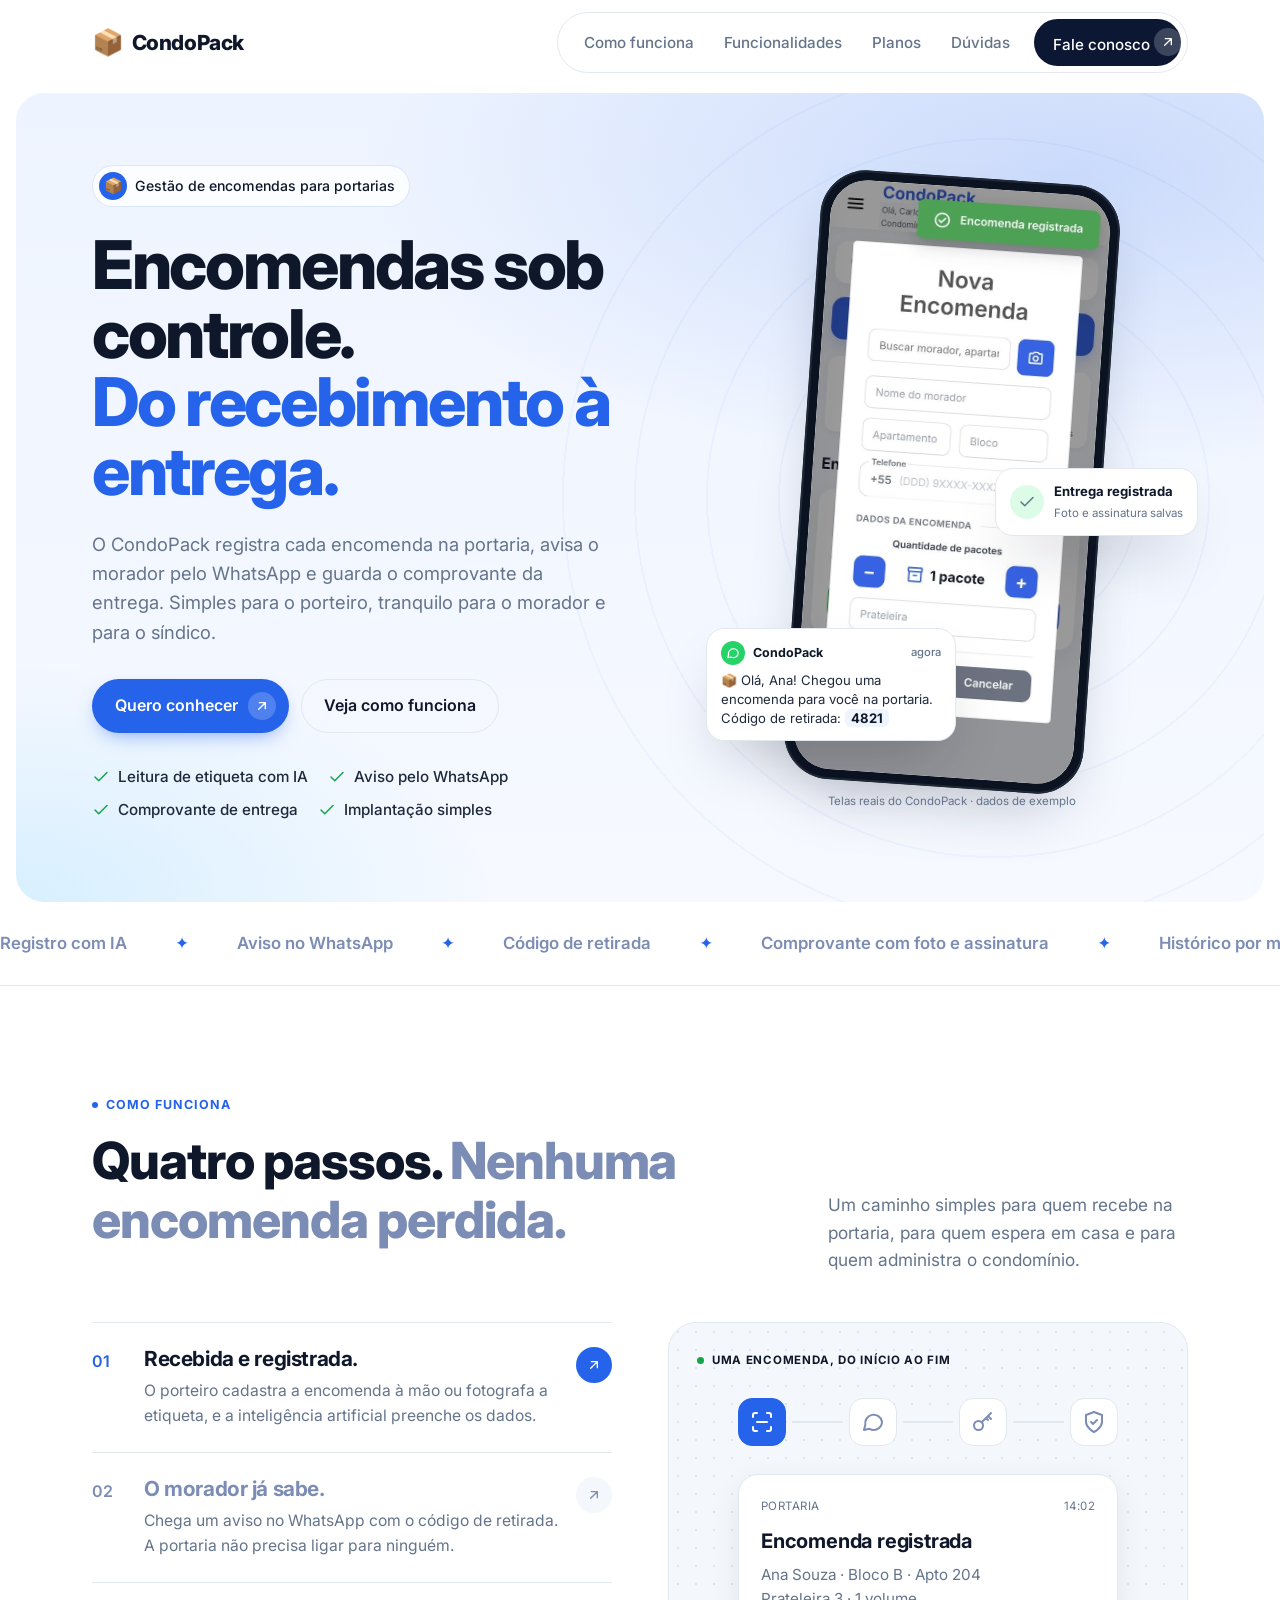
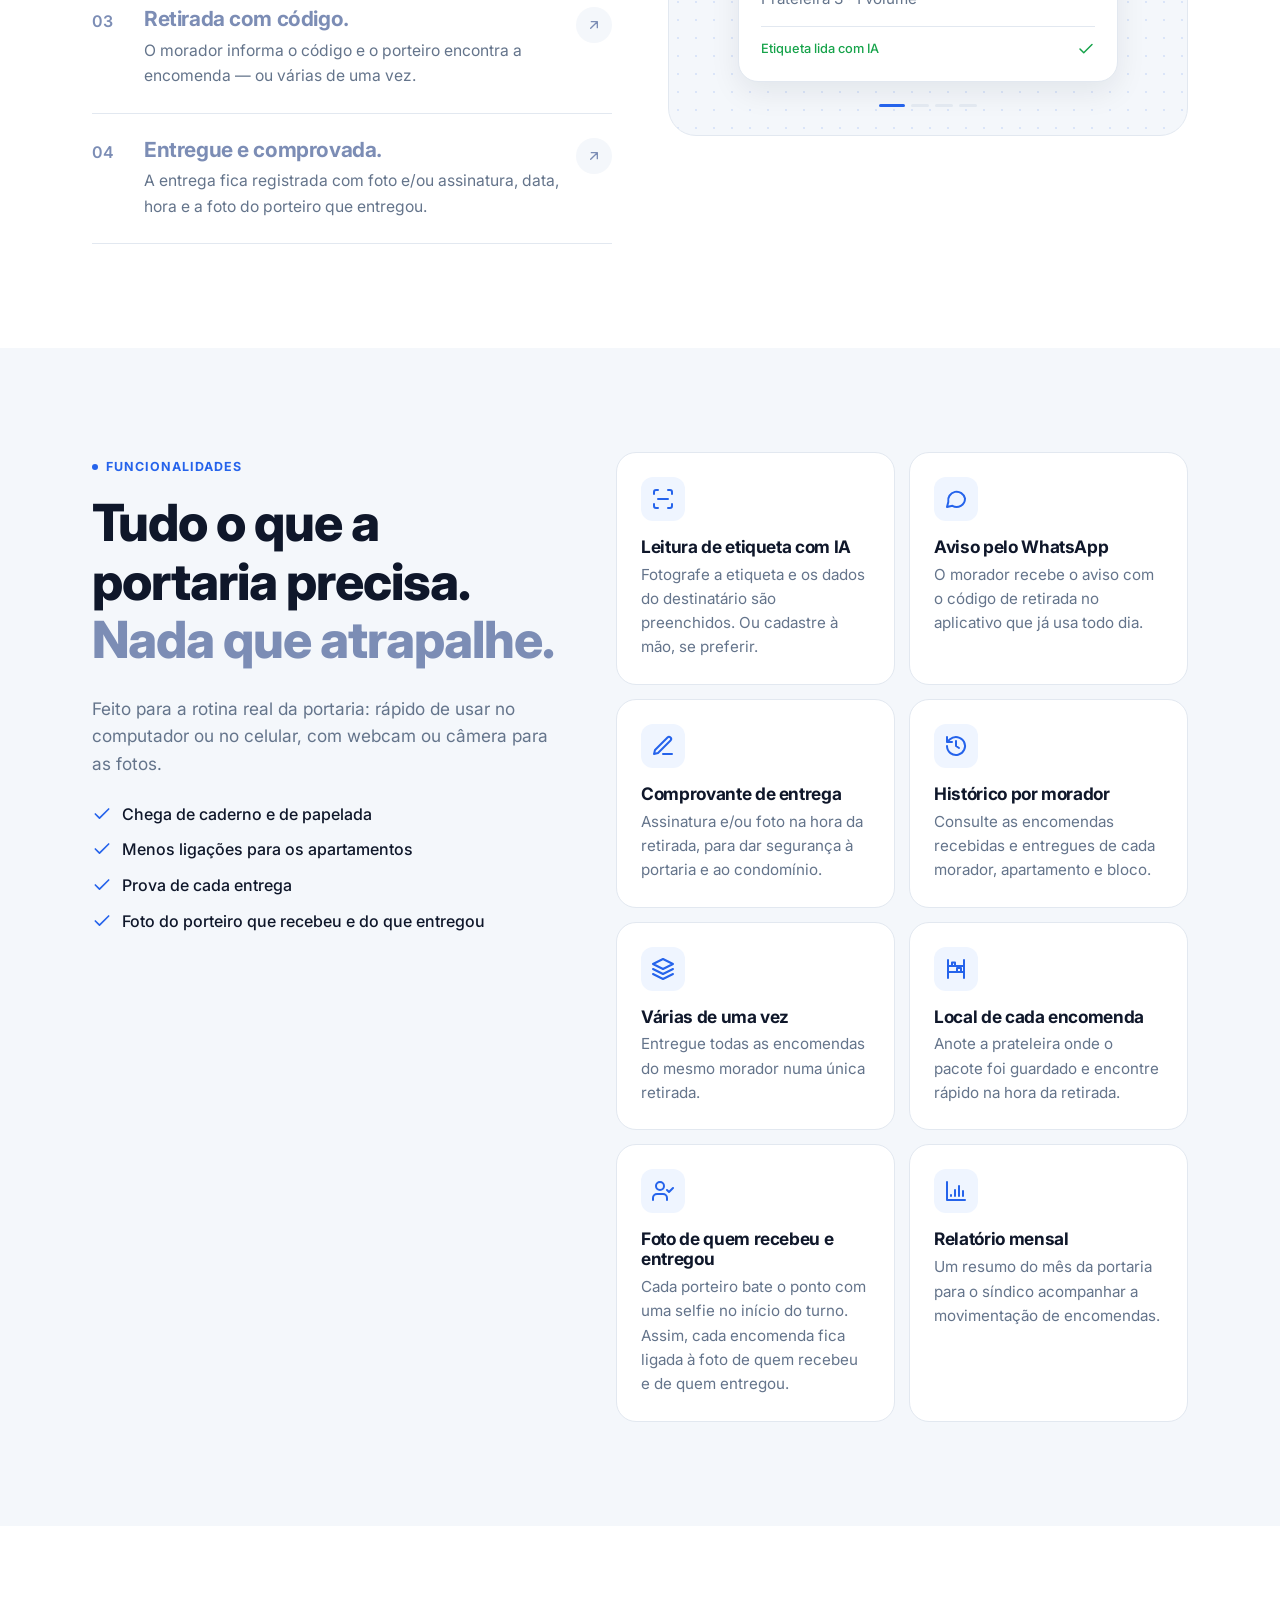
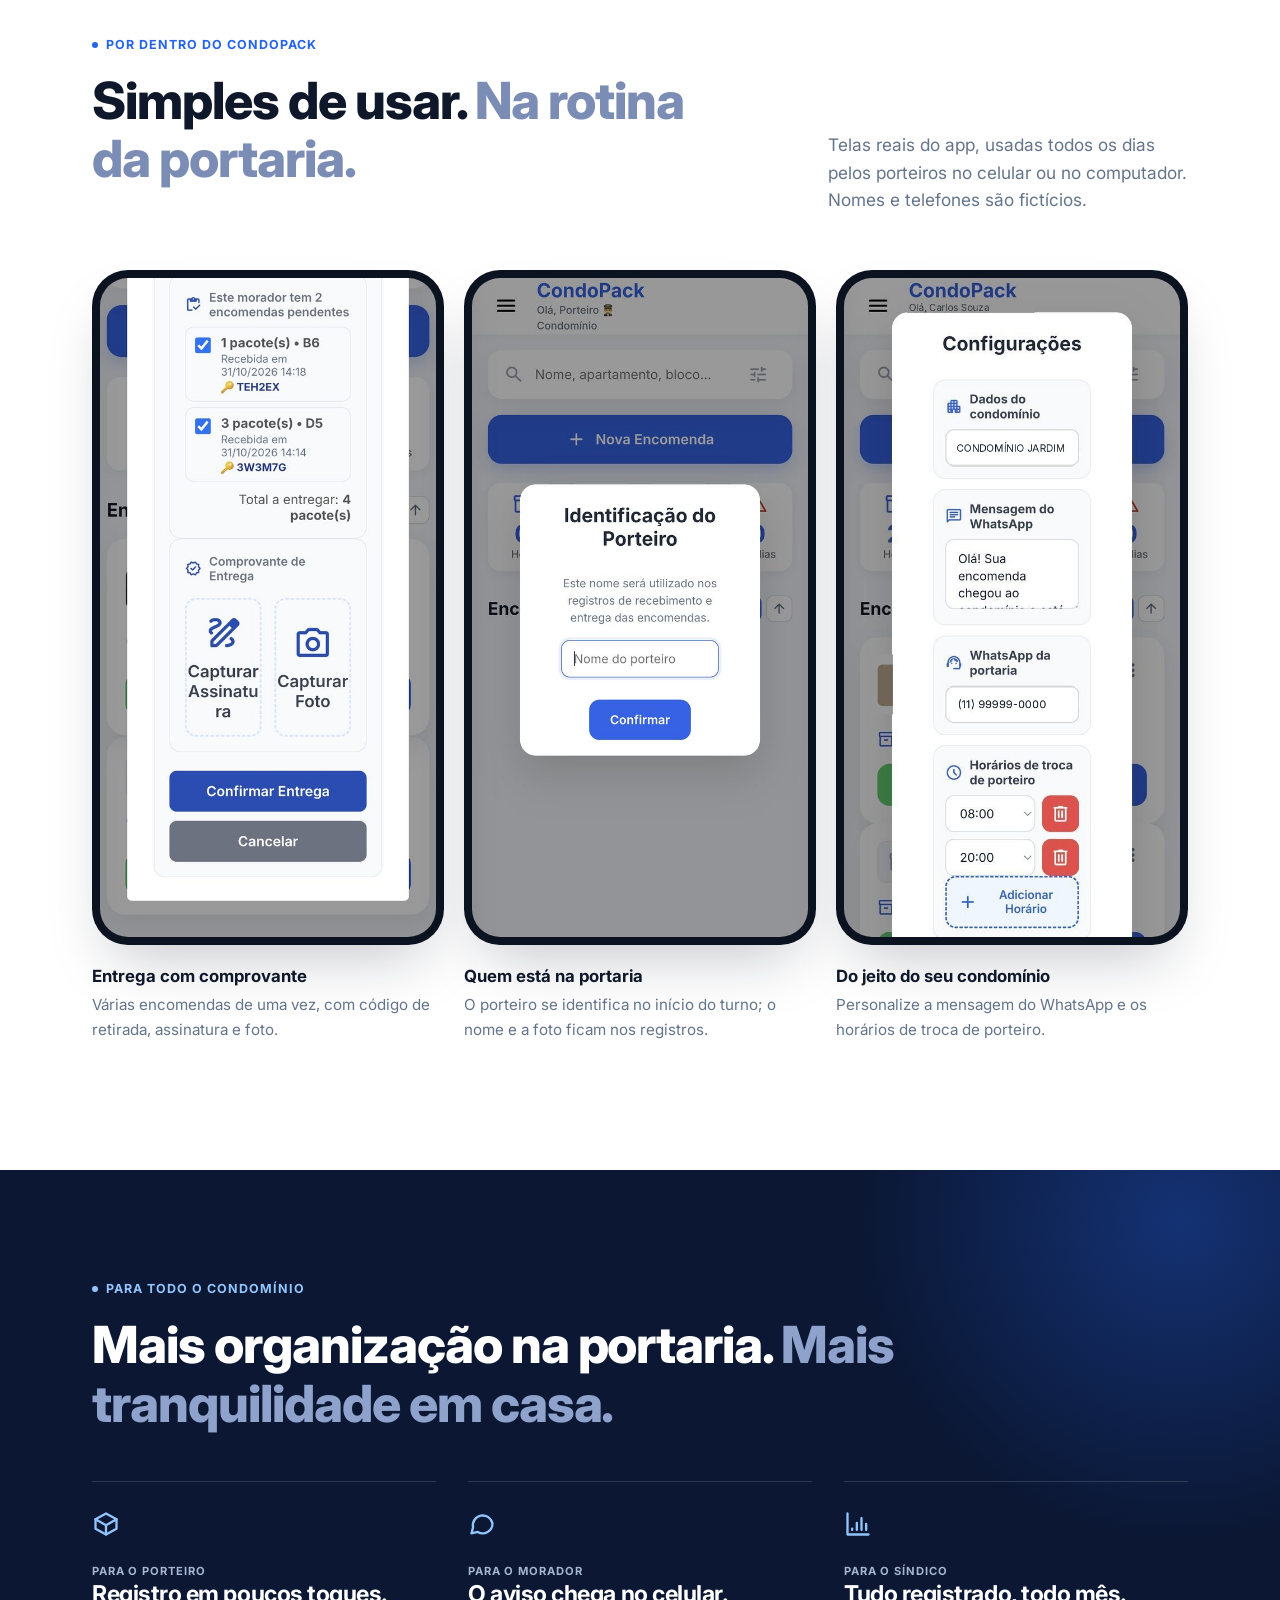
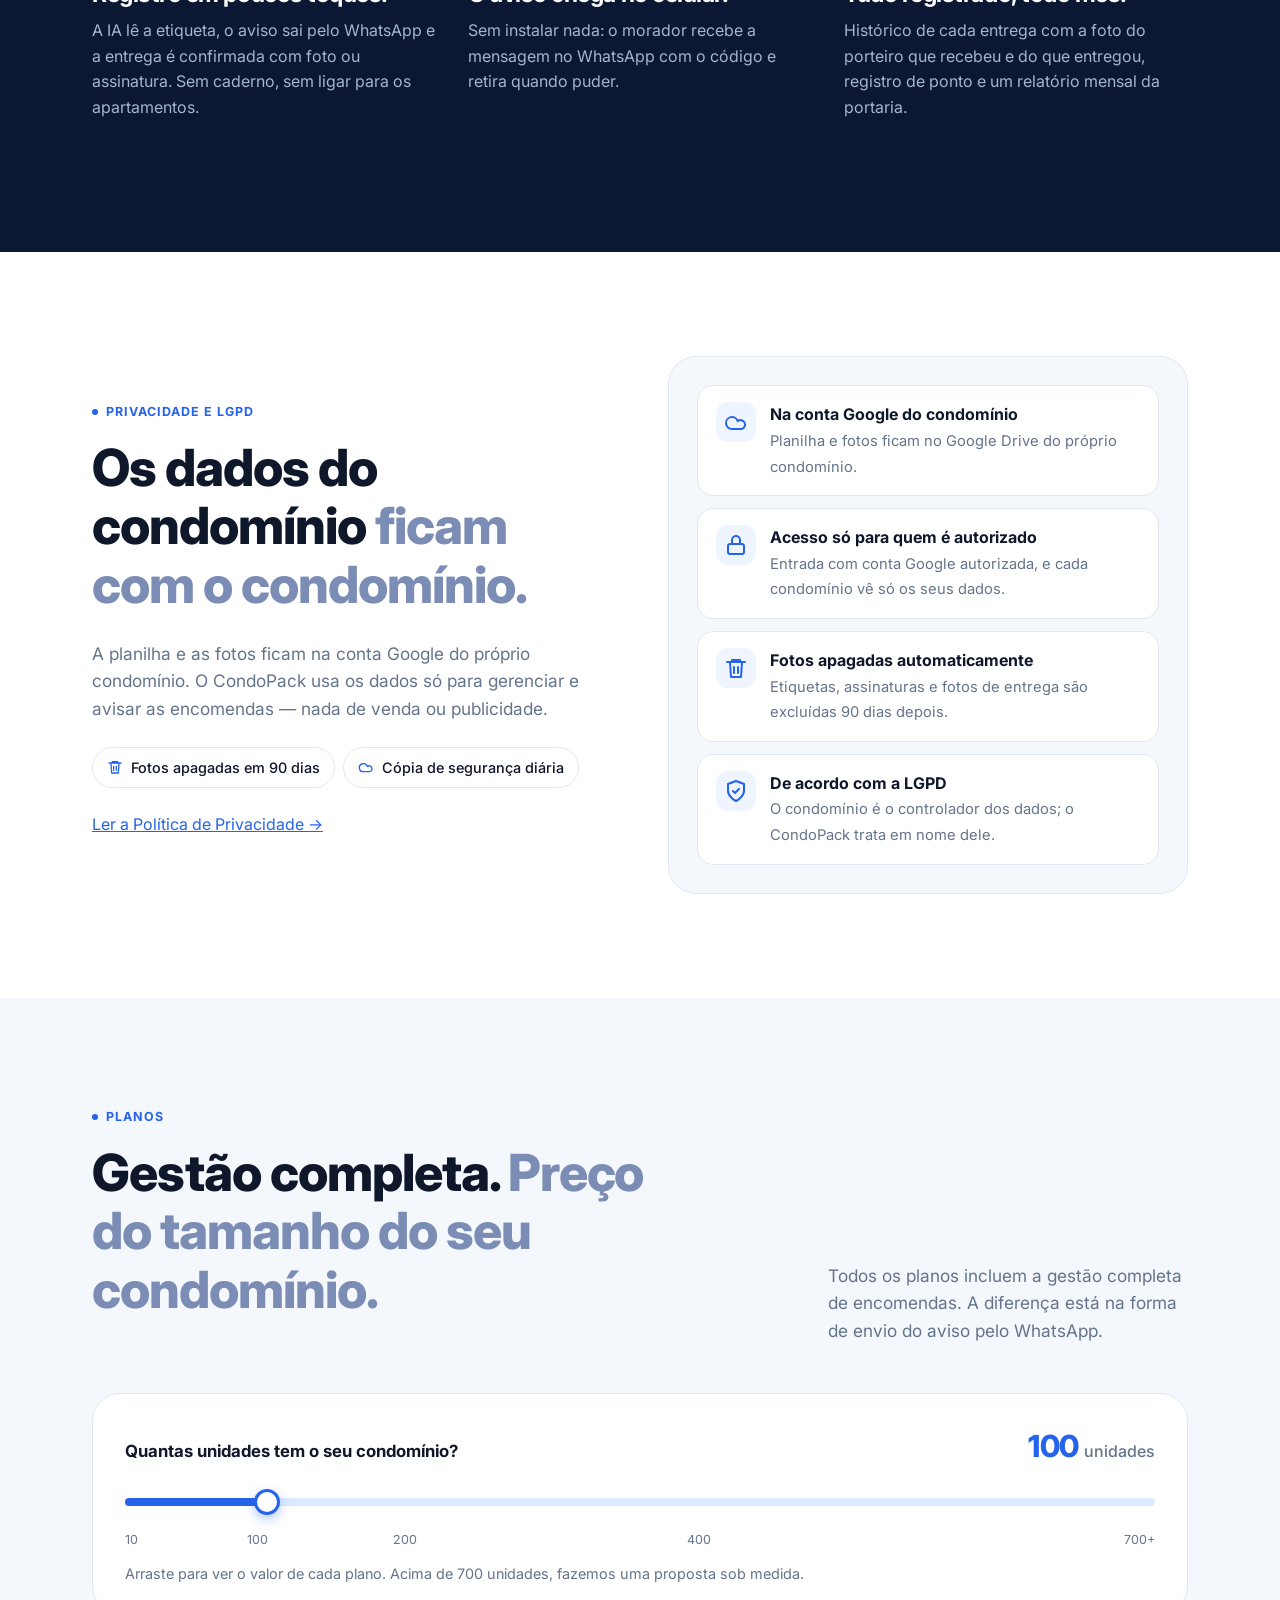
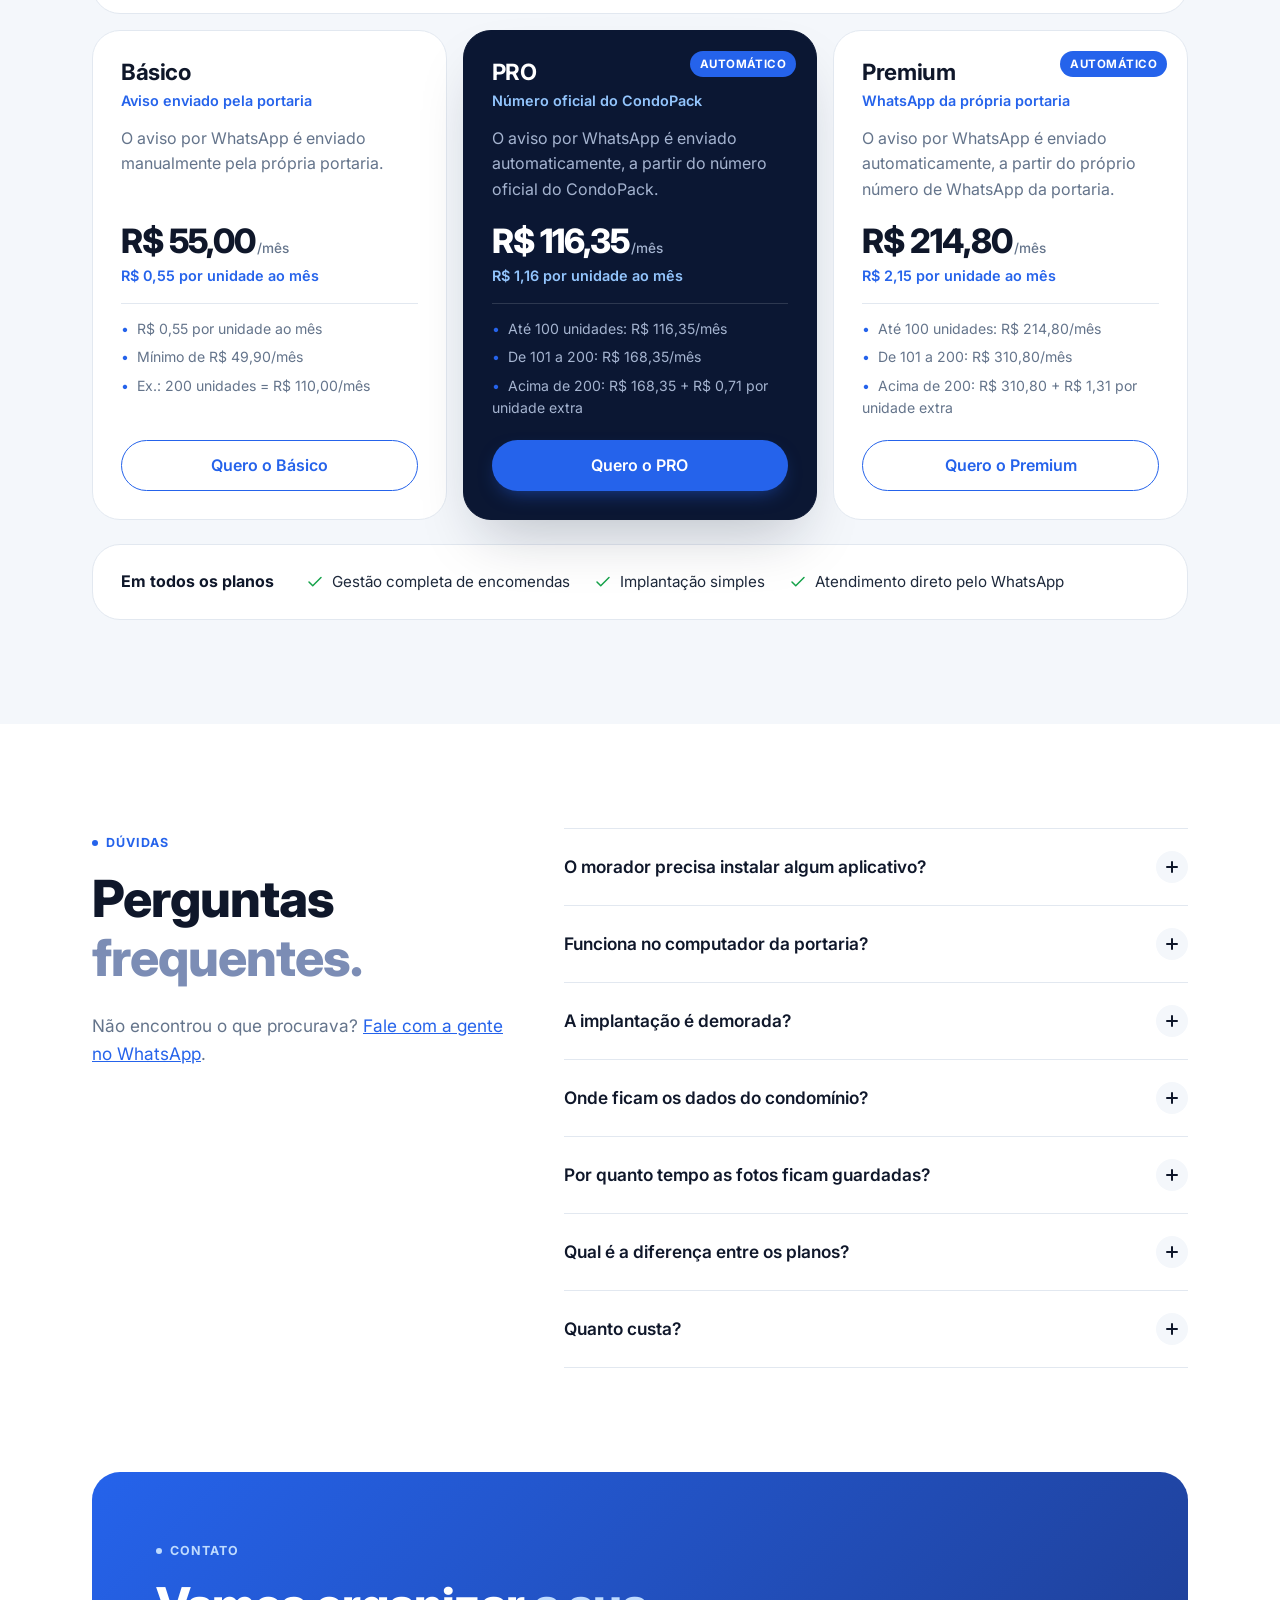
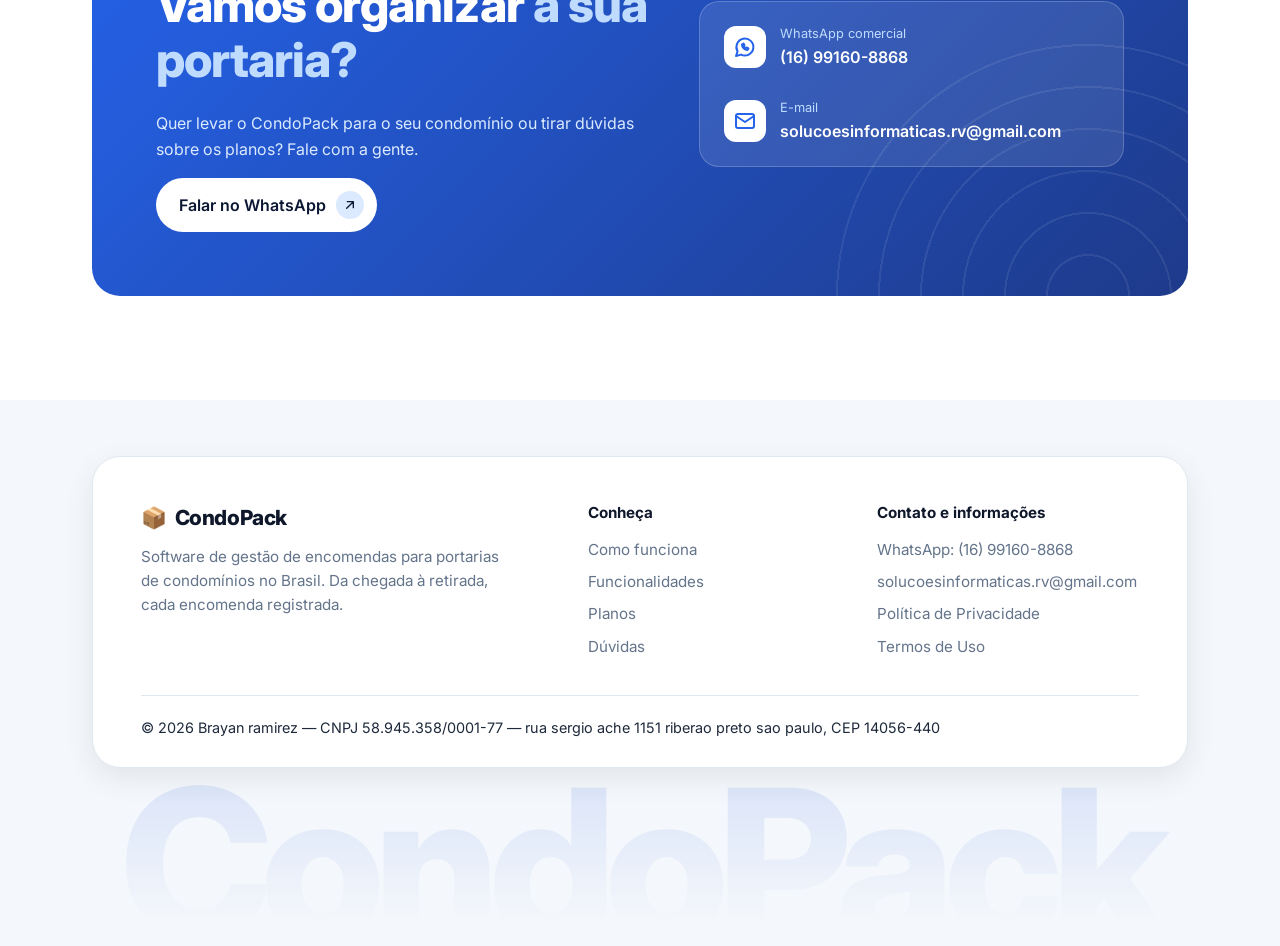
==== index.html @ 0f86fe11 "Troca os dados borrados das telas por dados fictícios Co-Authored-By: Claude Opus 5.5 <noreply@anthr" ====
<!doctype html>
<html lang="pt-BR">
<head>
  <meta charset="utf-8">
  <meta name="viewport" content="width=device-width, initial-scale=1">
  <title>CondoPack — Gestão de encomendas para portarias de condomínios</title>
  <meta name="description" content="CondoPack é um software (SaaS) de gestão de encomendas para portarias de condomínios: registro com leitura de etiqueta por IA, aviso ao morador por WhatsApp com código de retirada e comprovante de entrega.">
  <link rel="canonical" href="https://solucoesinformaticasrv-lab.github.io/condopack-site/">
  <meta property="og:type" content="website">
  <meta property="og:locale" content="pt_BR">
  <meta property="og:site_name" content="CondoPack">
  <meta property="og:title" content="CondoPack — Gestão de encomendas para portarias de condomínios">
  <meta property="og:description" content="Registre encomendas, avise o morador por WhatsApp com código de retirada e guarde o comprovante de entrega.">
  <meta property="og:url" content="https://solucoesinformaticasrv-lab.github.io/condopack-site/">
  <meta property="og:image" content="https://solucoesinformaticasrv-lab.github.io/condopack-site/img/aviso-encomenda.jpg">
  <meta property="og:image:width" content="1200">
  <meta property="og:image:height" content="628">
  <meta name="theme-color" content="#2563EB">
  <link rel="icon" href="assets/favicon.svg" type="image/svg+xml">
  <link rel="preconnect" href="https://fonts.googleapis.com">
  <link rel="preconnect" href="https://fonts.gstatic.com" crossorigin>
  <link href="https://fonts.googleapis.com/css2?family=Inter:wght@400;500;600;700;800&display=swap" rel="stylesheet">
  <link rel="stylesheet" href="assets/style.css">
</head>
<body>
  <svg width="0" height="0" style="position:absolute" aria-hidden="true" focusable="false">
    <symbol id="i-scan" viewBox="0 0 24 24"><path d="M3 7V5a2 2 0 0 1 2-2h2M17 3h2a2 2 0 0 1 2 2v2M21 17v2a2 2 0 0 1-2 2h-2M7 21H5a2 2 0 0 1-2-2v-2M7 12h10"/></symbol>
    <symbol id="i-chat" viewBox="0 0 24 24"><path d="M21 11.5a8.4 8.4 0 0 1-12.6 7.3L3 20l1.3-5A8.5 8.5 0 1 1 21 11.5z"/></symbol>
    <symbol id="i-pen" viewBox="0 0 24 24"><path d="M12 20h9M16.5 3.5a2.1 2.1 0 0 1 3 3L7 19l-4 1 1-4z"/></symbol>
    <symbol id="i-history" viewBox="0 0 24 24"><path d="M3 12a9 9 0 1 0 3-6.7L3 8M3 3v5h5M12 7v5l3 2"/></symbol>
    <symbol id="i-layers" viewBox="0 0 24 24"><path d="M12 2 2 7l10 5 10-5-10-5zM2 17l10 5 10-5M2 12l10 5 10-5"/></symbol>
    <symbol id="i-user-check" viewBox="0 0 24 24"><path d="M16 21v-2a4 4 0 0 0-4-4H6a4 4 0 0 0-4 4v2M9 11a4 4 0 1 0 0-8 4 4 0 0 0 0 8zM16 11l2 2 4-4"/></symbol>
    <symbol id="i-chart" viewBox="0 0 24 24"><path d="M3 3v18h18M7 16v1M11 11v6M15 7v10M19 12v5"/></symbol>
    <symbol id="i-shelf" viewBox="0 0 24 24"><path d="M4 3v18M20 3v18M4 9h16M4 15h16M8 5.5h3v3.5H8zM13 11h4v4h-4z"/></symbol>
    <symbol id="i-shield" viewBox="0 0 24 24"><path d="M12 22s8-4 8-10V5l-8-3-8 3v7c0 6 8 10 8 10z"/><path d="m9 12 2 2 4-4"/></symbol>
    <symbol id="i-lock" viewBox="0 0 24 24"><rect x="4" y="11" width="16" height="10" rx="2"/><path d="M8 11V7a4 4 0 0 1 8 0v4"/></symbol>
    <symbol id="i-trash" viewBox="0 0 24 24"><path d="M3 6h18M8 6V4h8v2M6 6l1 15h10l1-15M10 11v6M14 11v6"/></symbol>
    <symbol id="i-cloud" viewBox="0 0 24 24"><path d="M17.5 19H8a6 6 0 1 1 5.7-7.9A4.5 4.5 0 1 1 17.5 19z"/></symbol>
    <symbol id="i-check" viewBox="0 0 24 24"><path d="M20 6 9 17l-5-5"/></symbol>
    <symbol id="i-check2" viewBox="0 0 24 24"><path d="M2 12.5 6.5 17 15 8M10 15.5l1.5 1.5L22 6.5"/></symbol>
    <symbol id="i-arrow" viewBox="0 0 24 24"><path d="M7 17 17 7M8 7h9v9"/></symbol>
    <symbol id="i-box" viewBox="0 0 24 24"><path d="M21 8 12 3 3 8v8l9 5 9-5z"/><path d="M3 8l9 5 9-5M12 13v8"/></symbol>
    <symbol id="i-key" viewBox="0 0 24 24"><circle cx="7.5" cy="15.5" r="4.5"/><path d="m10.7 12.3 9.3-9.3M17 6l3 3M15 8l2 2"/></symbol>
    <symbol id="i-mail" viewBox="0 0 24 24"><rect x="3" y="5" width="18" height="14" rx="2"/><path d="m3 7 9 6 9-6"/></symbol>
    <symbol id="i-whats" viewBox="0 0 24 24"><path d="M3 21l1.6-4.6A8.5 8.5 0 1 1 8 19.6z"/><path d="M9 9.5c0 3 2.5 5.5 5.5 5.5l1-1.5-2-1-1 .8a4 4 0 0 1-1.8-1.8l.8-1-1-2L9 9.5z"/></symbol>
  </svg>

  <a class="skip-link" href="#conteudo">Pular para o conteúdo</a>

  <header class="site-header">
    <div class="container header-inner">
      <a class="logo" href="./" aria-label="CondoPack — página inicial"><span class="logo-emoji" aria-hidden="true">📦</span> CondoPack</a>
      <nav aria-label="Menu principal">
        <button class="nav-toggle" type="button" aria-expanded="false" aria-controls="menu" aria-label="Abrir menu">
          <span class="nav-toggle-bar" aria-hidden="true"></span>
        </button>
        <ul class="nav-menu" id="menu">
          <li><a href="#como-funciona">Como funciona</a></li>
          <li><a href="#funcionalidades">Funcionalidades</a></li>
          <li><a href="#planos">Planos</a></li>
          <li><a href="#duvidas">Dúvidas</a></li>
          <li class="nav-cta"><a class="btn btn-dark" href="#contato">Fale conosco <span class="btn-arrow" aria-hidden="true"><svg class="icon"><use href="#i-arrow"/></svg></span></a></li>
        </ul>
      </nav>
    </div>
  </header>

  <main id="conteudo">
    <!-- Hero -->
    <section class="hero" aria-labelledby="titulo-hero">
      <div class="hero-shell">
        <div class="hero-rings" aria-hidden="true"></div>
        <div class="container hero-grid">
          <div>
            <p class="hero-badge"><span class="hero-badge-icon" aria-hidden="true">📦</span> Gestão de encomendas para portarias</p>
            <h1 id="titulo-hero">Encomendas sob controle. <span class="accent">Do recebimento à entrega.</span></h1>
            <p class="lead">O CondoPack registra cada encomenda na portaria, avisa o morador pelo WhatsApp e guarda o comprovante da entrega. Simples para o porteiro, tranquilo para o morador e para o síndico.</p>
            <div class="hero-actions">
              <a class="btn btn-primary" href="https://wa.me/5516991608868?text=Ol%C3%A1%2C%20quero%20conhecer%20o%20CondoPack" target="_blank" rel="noopener">Quero conhecer <span class="btn-arrow" aria-hidden="true"><svg class="icon"><use href="#i-arrow"/></svg></span></a>
              <a class="btn btn-ghost" href="#como-funciona">Veja como funciona</a>
            </div>
            <ul class="hero-points">
              <li><svg class="icon" aria-hidden="true"><use href="#i-check"/></svg> Leitura de etiqueta com IA</li>
              <li><svg class="icon" aria-hidden="true"><use href="#i-check"/></svg> Aviso pelo WhatsApp</li>
              <li><svg class="icon" aria-hidden="true"><use href="#i-check"/></svg> Comprovante de entrega</li>
              <li><svg class="icon" aria-hidden="true"><use href="#i-check"/></svg> Implantação simples</li>
            </ul>
          </div>

          <div class="hero-visual" role="img" aria-label="Tela de nova encomenda do app CondoPack, com aviso de WhatsApp de exemplo">
            <div class="phone">
              <div class="phone-screen">
                <img src="img/app/nova-encomenda.jpg" alt="" width="600" height="1221">
              </div>
            </div>

            <div class="float-card float-wa">
              <div class="float-head"><span class="wa-dot"><svg class="icon"><use href="#i-chat"/></svg></span> CondoPack <span class="float-time">agora</span></div>
              <p>📦 Olá, Ana! Chegou uma encomenda para você na portaria. Código de retirada: <code>4821</code></p>
            </div>
            <div class="float-card float-ok">
              <span class="ok-ico"><svg class="icon"><use href="#i-check"/></svg></span>
              <div><strong>Entrega registrada</strong><span>Foto e assinatura salvas</span></div>
            </div>
            <span class="illus-note">Telas reais do CondoPack · dados de exemplo</span>
          </div>
        </div>
      </div>
    </section>

    <div class="marquee" aria-hidden="true">
      <div class="marquee-track">
        <span>Registro com IA</span><span>Aviso no WhatsApp</span><span>Código de retirada</span><span>Comprovante com foto e assinatura</span><span>Histórico por morador</span><span>Foto de quem recebeu e entregou</span><span>Relatório para o síndico</span>
        <span>Registro com IA</span><span>Aviso no WhatsApp</span><span>Código de retirada</span><span>Comprovante com foto e assinatura</span><span>Histórico por morador</span><span>Foto de quem recebeu e entregou</span><span>Relatório para o síndico</span>
      </div>
    </div>

    <!-- Como funciona -->
    <section id="como-funciona" aria-labelledby="titulo-como-funciona">
      <div class="container">
        <div class="split-head">
          <div>
            <span class="eyebrow">Como funciona</span>
            <h2 id="titulo-como-funciona" class="title-xl">Quatro passos. <span class="tone">Nenhuma encomenda perdida.</span></h2>
          </div>
          <p class="lead-text">Um caminho simples para quem recebe na portaria, para quem espera em casa e para quem administra o condomínio.</p>
        </div>

        <div class="steps-wrap" data-steps>
          <ol class="step-list">
            <li class="step-item is-active">
              <button class="step-btn" type="button" aria-controls="painel-1" aria-pressed="true">
                <span class="step-num">01</span>
                <span><span class="step-title">Recebida e registrada.</span><span class="step-text">O porteiro cadastra a encomenda à mão ou fotografa a etiqueta, e a inteligência artificial preenche os dados.</span></span>
                <span class="step-go" aria-hidden="true"><svg class="icon"><use href="#i-arrow"/></svg></span>
              </button>
            </li>
            <li class="step-item">
              <button class="step-btn" type="button" aria-controls="painel-2" aria-pressed="false">
                <span class="step-num">02</span>
                <span><span class="step-title">O morador já sabe.</span><span class="step-text">Chega um aviso no WhatsApp com o código de retirada. A portaria não precisa ligar para ninguém.</span></span>
                <span class="step-go" aria-hidden="true"><svg class="icon"><use href="#i-arrow"/></svg></span>
              </button>
            </li>
            <li class="step-item">
              <button class="step-btn" type="button" aria-controls="painel-3" aria-pressed="false">
                <span class="step-num">03</span>
                <span><span class="step-title">Retirada com código.</span><span class="step-text">O morador informa o código e o porteiro encontra a encomenda — ou várias de uma vez.</span></span>
                <span class="step-go" aria-hidden="true"><svg class="icon"><use href="#i-arrow"/></svg></span>
              </button>
            </li>
            <li class="step-item">
              <button class="step-btn" type="button" aria-controls="painel-4" aria-pressed="false">
                <span class="step-num">04</span>
                <span><span class="step-title">Entregue e comprovada.</span><span class="step-text">A entrega fica registrada com foto e/ou assinatura, data, hora e a foto do porteiro que entregou.</span></span>
                <span class="step-go" aria-hidden="true"><svg class="icon"><use href="#i-arrow"/></svg></span>
              </button>
            </li>
          </ol>

          <div class="flow-card" aria-live="polite">
            <p class="flow-label">Uma encomenda, do início ao fim</p>
            <div class="flow-nodes" aria-hidden="true">
              <span class="flow-node is-done"><svg class="icon"><use href="#i-scan"/></svg></span>
              <span class="flow-line"></span>
              <span class="flow-node"><svg class="icon"><use href="#i-chat"/></svg></span>
              <span class="flow-line"></span>
              <span class="flow-node"><svg class="icon"><use href="#i-key"/></svg></span>
              <span class="flow-line"></span>
              <span class="flow-node"><svg class="icon"><use href="#i-shield"/></svg></span>
            </div>
            <div class="flow-panel" id="painel-1">
              <div class="flow-meta"><span>Portaria</span><span>14:02</span></div>
              <p class="flow-title">Encomenda registrada</p>
              <p>Ana Souza · Bloco B · Apto 204<br>Prateleira 3 · 1 volume</p>
              <div class="flow-foot"><span>Etiqueta lida com IA</span><svg class="icon" aria-hidden="true"><use href="#i-check"/></svg></div>
            </div>
            <div class="flow-panel" id="painel-2" hidden>
              <div class="flow-meta"><span>WhatsApp</span><span>14:02</span></div>
              <p class="flow-title">Aviso enviado</p>
              <p>Olá, Ana! Sua encomenda chegou na portaria. Código de retirada: <strong>4821</strong></p>
              <div class="flow-foot"><span>Mensagem entregue</span><svg class="icon" aria-hidden="true"><use href="#i-check2"/></svg></div>
            </div>
            <div class="flow-panel" id="painel-3" hidden>
              <div class="flow-meta"><span>Portaria</span><span>18:40</span></div>
              <p class="flow-title">Código conferido</p>
              <p>Código 4821 confere. Há 2 encomendas para Ana — dá para entregar todas de uma vez.</p>
              <div class="flow-foot"><span>Pronta para entregar</span><svg class="icon" aria-hidden="true"><use href="#i-check"/></svg></div>
            </div>
            <div class="flow-panel" id="painel-4" hidden>
              <div class="flow-meta"><span>Comprovante</span><span>18:41</span></div>
              <p class="flow-title">Entrega concluída</p>
              <p>Foto e assinatura guardadas no histórico da moradora, com a foto do porteiro que entregou.</p>
              <div class="flow-foot"><span>Tudo registrado</span><svg class="icon" aria-hidden="true"><use href="#i-check2"/></svg></div>
            </div>
            <div class="flow-dots" aria-hidden="true"><span class="is-active"></span><span></span><span></span><span></span></div>
          </div>
        </div>
      </div>
    </section>

    <!-- Funcionalidades -->
    <section id="funcionalidades" class="plans-section" aria-labelledby="titulo-funcionalidades">
      <div class="container features-wrap">
        <div class="section-head">
          <span class="eyebrow">Funcionalidades</span>
          <h2 id="titulo-funcionalidades" class="title-xl">Tudo o que a portaria precisa. <span class="tone">Nada que atrapalhe.</span></h2>
          <p>Feito para a rotina real da portaria: rápido de usar no computador ou no celular, com webcam ou câmera para as fotos.</p>
          <ul class="check-list">
            <li><svg class="icon" aria-hidden="true"><use href="#i-check"/></svg> Chega de caderno e de papelada</li>
            <li><svg class="icon" aria-hidden="true"><use href="#i-check"/></svg> Menos ligações para os apartamentos</li>
            <li><svg class="icon" aria-hidden="true"><use href="#i-check"/></svg> Prova de cada entrega</li>
            <li><svg class="icon" aria-hidden="true"><use href="#i-check"/></svg> Foto do porteiro que recebeu e do que entregou</li>
          </ul>
        </div>
        <div class="feature-grid">
          <article class="feature">
            <span class="feature-ico" aria-hidden="true"><svg class="icon"><use href="#i-scan"/></svg></span>
            <h3>Leitura de etiqueta com IA</h3>
            <p>Fotografe a etiqueta e os dados do destinatário são preenchidos. Ou cadastre à mão, se preferir.</p>
          </article>
          <article class="feature">
            <span class="feature-ico" aria-hidden="true"><svg class="icon"><use href="#i-chat"/></svg></span>
            <h3>Aviso pelo WhatsApp</h3>
            <p>O morador recebe o aviso com o código de retirada no aplicativo que já usa todo dia.</p>
          </article>
          <article class="feature">
            <span class="feature-ico" aria-hidden="true"><svg class="icon"><use href="#i-pen"/></svg></span>
            <h3>Comprovante de entrega</h3>
            <p>Assinatura e/ou foto na hora da retirada, para dar segurança à portaria e ao condomínio.</p>
          </article>
          <article class="feature">
            <span class="feature-ico" aria-hidden="true"><svg class="icon"><use href="#i-history"/></svg></span>
            <h3>Histórico por morador</h3>
            <p>Consulte as encomendas recebidas e entregues de cada morador, apartamento e bloco.</p>
          </article>
          <article class="feature">
            <span class="feature-ico" aria-hidden="true"><svg class="icon"><use href="#i-layers"/></svg></span>
            <h3>Várias de uma vez</h3>
            <p>Entregue todas as encomendas do mesmo morador numa única retirada.</p>
          </article>
          <article class="feature">
            <span class="feature-ico" aria-hidden="true"><svg class="icon"><use href="#i-shelf"/></svg></span>
            <h3>Local de cada encomenda</h3>
            <p>Anote a prateleira onde o pacote foi guardado e encontre rápido na hora da retirada.</p>
          </article>
          <article class="feature">
            <span class="feature-ico" aria-hidden="true"><svg class="icon"><use href="#i-user-check"/></svg></span>
            <h3>Foto de quem recebeu e entregou</h3>
            <p>Cada porteiro bate o ponto com uma selfie no início do turno. Assim, cada encomenda fica ligada à foto de quem recebeu e de quem entregou.</p>
          </article>
          <article class="feature">
            <span class="feature-ico" aria-hidden="true"><svg class="icon"><use href="#i-chart"/></svg></span>
            <h3>Relatório mensal</h3>
            <p>Um resumo do mês da portaria para o síndico acompanhar a movimentação de encomendas.</p>
          </article>
        </div>
      </div>
    </section>

    <!-- Telas reais -->
    <section id="telas" class="gallery-section" aria-labelledby="titulo-telas">
      <div class="container">
        <div class="split-head">
          <div>
            <span class="eyebrow">Por dentro do CondoPack</span>
            <h2 id="titulo-telas" class="title-xl">Simples de usar. <span class="tone">Na rotina da portaria.</span></h2>
          </div>
          <p class="lead-text">Telas reais do app, usadas todos os dias pelos porteiros no celular ou no computador. Nomes e telefones são fictícios.</p>
        </div>
        <div class="gallery">
          <figure class="shot">
            <div class="shot-phone"><img src="img/app/entrega.jpg" alt="Tela de entrega do CondoPack com duas encomendas pendentes do mesmo morador, códigos de retirada e opções para capturar assinatura e foto" width="600" height="1113" loading="lazy"></div>
            <figcaption><strong>Entrega com comprovante</strong>Várias encomendas de uma vez, com código de retirada, assinatura e foto.</figcaption>
          </figure>
          <figure class="shot">
            <div class="shot-phone"><img src="img/app/porteiro.jpg" alt="Tela de identificação do porteiro no CondoPack, pedindo o nome do porteiro que está de plantão" width="600" height="1221" loading="lazy"></div>
            <figcaption><strong>Quem está na portaria</strong>O porteiro se identifica no início do turno; o nome e a foto ficam nos registros.</figcaption>
          </figure>
          <figure class="shot">
            <div class="shot-phone"><img src="img/app/configuracoes.jpg" alt="Tela de configurações do CondoPack com mensagem do WhatsApp, WhatsApp da portaria e horários de troca de porteiro" width="600" height="1221" loading="lazy"></div>
            <figcaption><strong>Do jeito do seu condomínio</strong>Personalize a mensagem do WhatsApp e os horários de troca de porteiro.</figcaption>
          </figure>
        </div>
      </div>
    </section>

    <!-- Para quem -->
    <section class="dark" aria-labelledby="titulo-para-quem">
      <div class="container">
        <span class="eyebrow">Para todo o condomínio</span>
        <h2 id="titulo-para-quem" class="title-xl">Mais organização na portaria. <span class="tone">Mais tranquilidade em casa.</span></h2>
        <div class="pillars">
          <article class="pillar">
            <svg class="icon" aria-hidden="true"><use href="#i-box"/></svg>
            <p class="pillar-tag">Para o porteiro</p>
            <h3>Registro em poucos toques.</h3>
            <p>A IA lê a etiqueta, o aviso sai pelo WhatsApp e a entrega é confirmada com foto ou assinatura. Sem caderno, sem ligar para os apartamentos.</p>
          </article>
          <article class="pillar">
            <svg class="icon" aria-hidden="true"><use href="#i-chat"/></svg>
            <p class="pillar-tag">Para o morador</p>
            <h3>O aviso chega no celular.</h3>
            <p>Sem instalar nada: o morador recebe a mensagem no WhatsApp com o código e retira quando puder.</p>
          </article>
          <article class="pillar">
            <svg class="icon" aria-hidden="true"><use href="#i-chart"/></svg>
            <p class="pillar-tag">Para o síndico</p>
            <h3>Tudo registrado, todo mês.</h3>
            <p>Histórico de cada entrega com a foto do porteiro que recebeu e do que entregou, registro de ponto e um relatório mensal da portaria.</p>
          </article>
        </div>
      </div>
    </section>

    <!-- Privacidade -->
    <section aria-labelledby="titulo-dados">
      <div class="container trust-wrap">
        <div>
          <span class="eyebrow">Privacidade e LGPD</span>
          <h2 id="titulo-dados" class="title-xl">Os dados do condomínio <span class="tone">ficam com o condomínio.</span></h2>
          <p class="lead-text">A planilha e as fotos ficam na conta Google do próprio condomínio. O CondoPack usa os dados só para gerenciar e avisar as encomendas — nada de venda ou publicidade.</p>
          <div class="timer-chips">
            <span class="chip"><svg class="icon" aria-hidden="true"><use href="#i-trash"/></svg> Fotos apagadas em 90 dias</span>
            <span class="chip"><svg class="icon" aria-hidden="true"><use href="#i-cloud"/></svg> Cópia de segurança diária</span>
          </div>
          <p style="margin-top:24px"><a href="privacidade.html">Ler a Política de Privacidade →</a></p>
        </div>
        <div class="trust-card">
          <div class="trust-row">
            <span class="feature-ico" aria-hidden="true"><svg class="icon"><use href="#i-cloud"/></svg></span>
            <div><strong>Na conta Google do condomínio</strong><span>Planilha e fotos ficam no Google Drive do próprio condomínio.</span></div>
          </div>
          <div class="trust-row">
            <span class="feature-ico" aria-hidden="true"><svg class="icon"><use href="#i-lock"/></svg></span>
            <div><strong>Acesso só para quem é autorizado</strong><span>Entrada com conta Google autorizada, e cada condomínio vê só os seus dados.</span></div>
          </div>
          <div class="trust-row">
            <span class="feature-ico" aria-hidden="true"><svg class="icon"><use href="#i-trash"/></svg></span>
            <div><strong>Fotos apagadas automaticamente</strong><span>Etiquetas, assinaturas e fotos de entrega são excluídas 90 dias depois.</span></div>
          </div>
          <div class="trust-row">
            <span class="feature-ico" aria-hidden="true"><svg class="icon"><use href="#i-shield"/></svg></span>
            <div><strong>De acordo com a LGPD</strong><span>O condomínio é o controlador dos dados; o CondoPack trata em nome dele.</span></div>
          </div>
        </div>
      </div>
    </section>

    <!-- Planos -->
    <section id="planos" class="plans-section" aria-labelledby="titulo-planos">
      <div class="container">
        <div class="split-head">
          <div>
            <span class="eyebrow">Planos</span>
            <h2 id="titulo-planos" class="title-xl">Gestão completa. <span class="tone">Preço do tamanho do seu condomínio.</span></h2>
          </div>
          <p class="lead-text">Todos os planos incluem a gestão completa de encomendas. A diferença está na forma de envio do aviso pelo WhatsApp.</p>
        </div>

        <div class="calc" data-calc>
          <div class="calc-top">
            <label class="calc-label" for="unidades">Quantas unidades tem o seu condomínio?</label>
            <div class="calc-value"><output id="unidadesOut" for="unidades">100</output> <span>unidades</span></div>
          </div>
          <input class="calc-range" type="range" id="unidades" min="10" max="710" step="10" value="100" aria-describedby="calcAjuda">
          <div class="calc-scale" aria-hidden="true"><span>10</span><span>100</span><span>200</span><span>400</span><span>700+</span></div>
          <p class="calc-help" id="calcAjuda">Arraste para ver o valor de cada plano. Acima de 700 unidades, fazemos uma proposta sob medida.</p>
        </div>

        <div class="plans">
          <article class="plan" data-plan="basico">
            <h3 class="plan-name">Básico</h3>
            <p class="plan-tagline">Aviso enviado pela portaria</p>
            <p class="plan-desc">O aviso por WhatsApp é enviado manualmente pela própria portaria.</p>
            <p class="plan-price"><span data-preco>R$ 55,00</span><small>/mês</small></p>
            <p class="plan-unit" data-unidade>R$ 0,55 por unidade ao mês</p>
            <ul class="plan-rules">
              <li>R$ 0,55 por unidade ao mês</li>
              <li>Mínimo de R$ 49,90/mês</li>
              <li>Ex.: 200 unidades = R$ 110,00/mês</li>
            </ul>
            <a class="btn btn-outline" href="https://wa.me/5516991608868?text=Ol%C3%A1%2C%20quero%20contratar%20o%20plano%20B%C3%A1sico%20do%20CondoPack" target="_blank" rel="noopener">Quero o Básico</a>
          </article>
          <article class="plan plan-featured" data-plan="pro">
            <span class="plan-badge">Automático</span>
            <h3 class="plan-name">PRO</h3>
            <p class="plan-tagline">Número oficial do CondoPack</p>
            <p class="plan-desc">O aviso por WhatsApp é enviado automaticamente, a partir do número oficial do CondoPack.</p>
            <p class="plan-price"><span data-preco>R$ 116,35</span><small>/mês</small></p>
            <p class="plan-unit" data-unidade>R$ 1,16 por unidade ao mês</p>
            <ul class="plan-rules">
              <li>Até 100 unidades: R$ 116,35/mês</li>
              <li>De 101 a 200: R$ 168,35/mês</li>
              <li>Acima de 200: R$ 168,35 + R$ 0,71 por unidade extra</li>
            </ul>
            <a class="btn btn-primary" href="https://wa.me/5516991608868?text=Ol%C3%A1%2C%20quero%20contratar%20o%20plano%20PRO%20do%20CondoPack" target="_blank" rel="noopener">Quero o PRO</a>
          </article>
          <article class="plan" data-plan="premium">
            <span class="plan-badge">Automático</span>
            <h3 class="plan-name">Premium</h3>
            <p class="plan-tagline">WhatsApp da própria portaria</p>
            <p class="plan-desc">O aviso por WhatsApp é enviado automaticamente, a partir do próprio número de WhatsApp da portaria.</p>
            <p class="plan-price"><span data-preco>R$ 214,80</span><small>/mês</small></p>
            <p class="plan-unit" data-unidade>R$ 2,15 por unidade ao mês</p>
            <ul class="plan-rules">
              <li>Até 100 unidades: R$ 214,80/mês</li>
              <li>De 101 a 200: R$ 310,80/mês</li>
              <li>Acima de 200: R$ 310,80 + R$ 1,31 por unidade extra</li>
            </ul>
            <a class="btn btn-outline" href="https://wa.me/5516991608868?text=Ol%C3%A1%2C%20quero%20contratar%20o%20plano%20Premium%20do%20CondoPack" target="_blank" rel="noopener">Quero o Premium</a>
          </article>
        </div>
        <div class="plans-includes">
          <p>Em todos os planos</p>
          <ul>
            <li><svg class="icon" aria-hidden="true"><use href="#i-check"/></svg> Gestão completa de encomendas</li>
            <li><svg class="icon" aria-hidden="true"><use href="#i-check"/></svg> Implantação simples</li>
            <li><svg class="icon" aria-hidden="true"><use href="#i-check"/></svg> Atendimento direto pelo WhatsApp</li>
          </ul>
        </div>
      </div>
    </section>

    <!-- Dúvidas -->
    <section id="duvidas" aria-labelledby="titulo-duvidas">
      <div class="container faq-wrap">
        <div class="section-head">
          <span class="eyebrow">Dúvidas</span>
          <h2 id="titulo-duvidas" class="title-xl">Perguntas <span class="tone">frequentes.</span></h2>
          <p>Não encontrou o que procurava? <a href="https://wa.me/5516991608868" target="_blank" rel="noopener">Fale com a gente no WhatsApp</a>.</p>
        </div>
        <div class="faq">
          <details>
            <summary>O morador precisa instalar algum aplicativo? <span class="plus" aria-hidden="true"></span></summary>
            <p>Não. O morador recebe o aviso no WhatsApp, com o código de retirada da encomenda.</p>
          </details>
          <details>
            <summary>Funciona no computador da portaria? <span class="plus" aria-hidden="true"></span></summary>
            <p>Sim. A portaria usa o CondoPack no computador, com uma webcam para as fotos, ou no celular — sem precisar baixar nada.</p>
          </details>
          <details>
            <summary>A implantação é demorada? <span class="plus" aria-hidden="true"></span></summary>
            <p>Não. Você não precisa cadastrar unidade por unidade: o CondoPack se integra aos contatos do telefone da portaria e as unidades entram praticamente de forma automática.</p>
          </details>
          <details>
            <summary>Onde ficam os dados do condomínio? <span class="plus" aria-hidden="true"></span></summary>
            <p>Na conta Google (Google Drive e Planilhas) do próprio condomínio. O acesso é feito só com conta Google autorizada.</p>
          </details>
          <details>
            <summary>Por quanto tempo as fotos ficam guardadas? <span class="plus" aria-hidden="true"></span></summary>
            <p>As fotos de etiquetas, assinaturas e fotos de entrega são apagadas automaticamente 90 dias depois da entrega. Os registros em texto continuam no histórico enquanto o condomínio for cliente.</p>
          </details>
          <details>
            <summary>Qual é a diferença entre os planos? <span class="plus" aria-hidden="true"></span></summary>
            <p>A forma de envio do aviso: no Básico, a portaria envia manualmente; no PRO, o envio é automático pelo número oficial do CondoPack; no Premium, o envio é automático pelo próprio WhatsApp da portaria.</p>
          </details>
          <details>
            <summary>Quanto custa? <span class="plus" aria-hidden="true"></span></summary>
            <p>Depende do plano e do número de unidades. Use a <a href="#planos">calculadora dos planos</a> para ver o valor mensal; acima de 700 unidades, fazemos uma proposta sob medida.</p>
          </details>
        </div>
      </div>
    </section>

    <!-- Contato -->
    <section id="contato" class="cta" aria-labelledby="titulo-contato">
      <div class="container">
        <div class="cta-card">
          <div>
            <span class="eyebrow" style="color:#BFDBFE">Contato</span>
            <h2 id="titulo-contato">Vamos organizar <span class="tone">a sua portaria?</span></h2>
            <p>Quer levar o CondoPack para o seu condomínio ou tirar dúvidas sobre os planos? Fale com a gente.</p>
            <a class="btn btn-white" href="https://wa.me/5516991608868?text=Ol%C3%A1%2C%20quero%20conhecer%20o%20CondoPack" target="_blank" rel="noopener">Falar no WhatsApp <span class="btn-arrow" aria-hidden="true" style="background:var(--blue-soft)"><svg class="icon"><use href="#i-arrow"/></svg></span></a>
          </div>
          <div class="contact-box">
            <a class="contact-link" href="https://wa.me/5516991608868" target="_blank" rel="noopener">
              <span class="c-ico" aria-hidden="true"><svg class="icon"><use href="#i-whats"/></svg></span>
              <span><small>WhatsApp comercial</small><strong>(16) 99160-8868</strong></span>
            </a>
            <a class="contact-link" href="mailto:solucoesinformaticas.rv@gmail.com">
              <span class="c-ico" aria-hidden="true"><svg class="icon"><use href="#i-mail"/></svg></span>
              <span><small>E-mail</small><strong>solucoesinformaticas.rv@gmail.com</strong></span>
            </a>
          </div>
        </div>
      </div>
    </section>
  </main>

  <footer class="site-footer">
    <div class="container">
      <div class="footer-card">
        <div class="footer-top">
          <div>
            <p class="footer-brand"><span aria-hidden="true">📦</span> CondoPack</p>
            <p class="footer-about">Software de gestão de encomendas para portarias de condomínios no Brasil. Da chegada à retirada, cada encomenda registrada.</p>
          </div>
          <div>
            <p class="footer-title">Conheça</p>
            <ul class="footer-links">
              <li><a href="./#como-funciona">Como funciona</a></li>
              <li><a href="./#funcionalidades">Funcionalidades</a></li>
              <li><a href="./#planos">Planos</a></li>
              <li><a href="./#duvidas">Dúvidas</a></li>
            </ul>
          </div>
          <div>
            <p class="footer-title">Contato e informações</p>
            <ul class="footer-links">
              <li><a href="https://wa.me/5516991608868" target="_blank" rel="noopener">WhatsApp: (16) 99160-8868</a></li>
              <li><a href="mailto:solucoesinformaticas.rv@gmail.com">solucoesinformaticas.rv@gmail.com</a></li>
              <li><a href="privacidade.html">Política de Privacidade</a></li>
              <li><a href="termos.html">Termos de Uso</a></li>
            </ul>
          </div>
        </div>
        <p class="legal-line">© 2026 Brayan ramirez — CNPJ 58.945.358/0001-77 — rua sergio ache 1151 riberao preto sao paulo, CEP 14056-440</p>
      </div>
    </div>
    <span class="footer-wordmark" aria-hidden="true">CondoPack</span>
  </footer>

  <script src="assets/script.js" defer></script>
</body>
</html>
---- assets/style.css ----
:root {
  --blue: #2563EB;
  --blue-hover: #1D4ED8;
  --blue-soft: #DBEAFE;
  --blue-tint: #EFF5FF;
  --bg: #F4F7FB;
  --surface: #FFFFFF;
  --ink: #0F172A;
  --text: #1E293B;
  --muted: #64748B;
  --soft-ink: #7C8DB5;
  --border: #E2E8F0;
  --navy: #0B1733;
  --navy-2: #13224A;
  --green: #16A34A;
  --wa: #25D366;
  --radius: 20px;
  --radius-lg: 28px;
  --shadow: 0 10px 30px rgba(15, 23, 42, .08);
  --shadow-lg: 0 30px 60px -20px rgba(15, 23, 42, .25);
  --max: 1160px;
}

*, *::before, *::after { box-sizing: border-box; }

html { scroll-behavior: smooth; scroll-padding-top: 96px; }
@media (prefers-reduced-motion: reduce) {
  html { scroll-behavior: auto; }
  *, *::before, *::after { animation-duration: .01ms !important; animation-iteration-count: 1 !important; transition-duration: .01ms !important; }
}

body {
  margin: 0;
  font-family: "Inter", system-ui, -apple-system, "Segoe UI", Roboto, sans-serif;
  font-size: 1rem;
  line-height: 1.6;
  color: var(--text);
  background: var(--surface);
  -webkit-font-smoothing: antialiased;
}

img, svg { max-width: 100%; }
h1, h2, h3 { line-height: 1.15; margin: 0 0 .5em; color: var(--ink); letter-spacing: -.02em; }
p { margin: 0 0 1em; }
a { color: var(--blue); }
a:hover { color: var(--blue-hover); }
:focus-visible { outline: 3px solid var(--blue); outline-offset: 3px; border-radius: 6px; }

.container { width: 100%; max-width: var(--max); margin: 0 auto; padding: 0 16px; }
@media (min-width: 768px) { .container { padding: 0 32px; } }

.skip-link {
  position: absolute; left: 16px; top: -48px;
  background: var(--blue); color: #fff; padding: 8px 14px; border-radius: 8px;
  z-index: 100; text-decoration: none;
}
.skip-link:focus { top: 12px; color: #fff; }

.icon { width: 24px; height: 24px; fill: none; stroke: currentColor; stroke-width: 2; stroke-linecap: round; stroke-linejoin: round; flex-shrink: 0; }

/* ---------- Cabeçalho ---------- */
.site-header { position: sticky; top: 0; z-index: 50; padding: 12px 0; background: rgba(255, 255, 255, .85); backdrop-filter: saturate(180%) blur(12px); -webkit-backdrop-filter: saturate(180%) blur(12px); }
.header-inner { display: flex; align-items: center; justify-content: space-between; gap: 16px; }
.logo { display: inline-flex; align-items: center; gap: 8px; font-weight: 800; font-size: 1.3rem; color: var(--ink); text-decoration: none; letter-spacing: -.02em; }
.logo:hover { color: var(--ink); }
.logo-emoji { font-size: 1.6rem; }
.logo-dot { color: var(--blue); }

.nav-toggle {
  display: inline-flex; align-items: center; justify-content: center;
  width: 44px; height: 44px; border: 1px solid var(--border); border-radius: 999px;
  background: var(--surface); cursor: pointer; padding: 0;
}
.nav-toggle-bar, .nav-toggle-bar::before, .nav-toggle-bar::after { display: block; width: 18px; height: 2px; background: var(--ink); position: relative; content: ""; border-radius: 2px; }
.nav-toggle-bar::before { position: absolute; top: -6px; }
.nav-toggle-bar::after { position: absolute; top: 6px; }

.nav-menu {
  display: none; position: absolute; top: 68px; left: 16px; right: 16px;
  background: var(--surface); border: 1px solid var(--border); border-radius: var(--radius);
  box-shadow: var(--shadow-lg); list-style: none; margin: 0; padding: 8px;
}
.nav-menu.is-open { display: block; }
.nav-menu a { display: block; padding: 12px 16px; color: var(--text); text-decoration: none; font-weight: 500; border-radius: 12px; }
.nav-menu a:hover { background: var(--bg); color: var(--ink); }
.nav-menu a[aria-current="page"] { color: var(--blue); }
.nav-menu .nav-cta { margin-top: 4px; }

@media (min-width: 900px) {
  .nav-toggle { display: none; }
  .nav-menu {
    display: flex; position: static; align-items: center; gap: 2px; padding: 6px 6px 6px 12px;
    border-radius: 999px; box-shadow: none; background: var(--surface);
  }
  .nav-menu a { padding: 8px 14px; font-size: .95rem; color: var(--muted); border-radius: 999px; }
  .nav-menu a:hover { background: var(--bg); color: var(--ink); }
  .nav-menu .nav-cta { margin: 0 0 0 8px; }
}

/* ---------- Botões ---------- */
.btn {
  display: inline-flex; align-items: center; justify-content: center; gap: 10px;
  min-height: 48px; padding: 12px 22px; border-radius: 999px;
  font-weight: 600; font-size: 1rem; text-decoration: none; border: 1px solid transparent;
  transition: background-color .2s, color .2s, border-color .2s, transform .2s, box-shadow .2s;
}
.btn:hover { transform: translateY(-1px); }
.btn-primary { background: var(--blue); color: #fff; box-shadow: 0 8px 20px -8px rgba(37, 99, 235, .6); }
.btn-primary:hover { background: var(--blue-hover); color: #fff; }
.btn-dark { background: var(--navy); color: #fff; }
.btn-dark:hover { background: var(--navy-2); color: #fff; }
.btn-ghost { background: transparent; color: var(--ink); border-color: var(--border); }
.btn-ghost:hover { background: var(--surface); color: var(--ink); border-color: var(--ink); }
.btn-white { background: #fff; color: var(--navy); }
.btn-white:hover { background: var(--blue-soft); color: var(--navy); }
.btn-outline { border-color: var(--blue); color: var(--blue); background: transparent; }
.btn-outline:hover { background: var(--blue); color: #fff; }
.btn-arrow { display: inline-flex; align-items: center; justify-content: center; width: 28px; height: 28px; margin-right: -10px; border-radius: 50%; background: rgba(255, 255, 255, .2); }
.btn-arrow .icon { width: 16px; height: 16px; }
.nav-menu a.btn-dark, .nav-menu a.btn-dark:hover { color: #fff; padding: 8px 8px 8px 18px; min-height: 44px; }
.nav-menu a.btn-dark:hover { background: var(--navy-2); }

/* ---------- Tipografia de seção ---------- */
section { padding: 72px 0; }
@media (min-width: 900px) { section { padding: 104px 0; } }
.eyebrow { display: inline-flex; align-items: center; gap: 8px; font-size: .78rem; font-weight: 700; letter-spacing: .08em; text-transform: uppercase; color: var(--blue); margin-bottom: 16px; }
.eyebrow::before { content: ""; width: 6px; height: 6px; border-radius: 50%; background: currentColor; }
.title-xl { font-size: clamp(2rem, 5vw, 3.2rem); font-weight: 800; }
.title-xl .tone, .hero h1 .tone { color: var(--soft-ink); }
.section-head { max-width: 640px; margin-bottom: 40px; }
.section-head p, .lead-text { color: var(--muted); font-size: 1.08rem; }
.split-head { display: grid; gap: 16px; margin-bottom: 48px; align-items: end; }
@media (min-width: 900px) { .split-head { grid-template-columns: 1.3fr 1fr; } .split-head p { max-width: 360px; justify-self: end; margin: 0; } }

/* ---------- Hero ---------- */
.hero { padding: 8px 0 0; }
.hero-shell {
  position: relative; overflow: hidden;
  margin: 0 8px; border-radius: var(--radius-lg);
  background:
    radial-gradient(1200px 500px at 85% 10%, rgba(37, 99, 235, .18), transparent 60%),
    radial-gradient(800px 400px at 0% 100%, rgba(56, 189, 248, .16), transparent 60%),
    linear-gradient(180deg, #EEF4FF 0%, #F6F9FF 100%);
}
@media (min-width: 768px) { .hero-shell { margin: 0 16px; } }
.hero-rings { position: absolute; right: -180px; top: 50%; width: 900px; height: 900px; transform: translateY(-50%); pointer-events: none; opacity: .6;
  background: repeating-radial-gradient(circle, transparent 0 70px, rgba(37, 99, 235, .07) 70px 72px); border-radius: 50%; }
.hero-grid { position: relative; display: grid; gap: 48px; padding-top: 48px; padding-bottom: 56px; align-items: center; }
@media (min-width: 960px) { .hero-grid { grid-template-columns: 1.1fr .9fr; padding-top: 72px; padding-bottom: 80px; } }
.hero-badge { display: inline-flex; align-items: center; gap: 8px; padding: 6px 14px 6px 6px; border-radius: 999px; background: rgba(255, 255, 255, .8); border: 1px solid rgba(37, 99, 235, .15); font-size: .88rem; font-weight: 500; color: var(--ink); margin-bottom: 24px; }
.hero-badge-icon { display: inline-flex; align-items: center; justify-content: center; width: 28px; height: 28px; border-radius: 50%; background: var(--blue); color: #fff; font-size: .95rem; }
.hero h1 { font-size: clamp(2.4rem, 6.4vw, 4.2rem); font-weight: 800; letter-spacing: -.035em; line-height: 1.02; margin-bottom: 24px; }
.hero h1 .accent { color: var(--blue); display: block; }
.hero .lead { font-size: 1.15rem; color: var(--muted); max-width: 520px; margin-bottom: 32px; }
.hero-actions { display: flex; flex-wrap: wrap; gap: 12px; margin-bottom: 32px; }
.hero-points { display: flex; flex-wrap: wrap; gap: 8px 20px; list-style: none; padding: 0; margin: 0; color: var(--text); font-size: .95rem; font-weight: 500; }
.hero-points li { display: inline-flex; align-items: center; gap: 8px; }
.hero-points .icon { width: 18px; height: 18px; color: var(--green); }

/* Mockup do celular */
.hero-visual { position: relative; display: flex; justify-content: center; padding: 0 0 24px; }
.phone {
  position: relative; width: 300px; max-width: 82vw; aspect-ratio: 300 / 610;
  border-radius: 46px; background: #0B1220; padding: 10px;
  box-shadow: var(--shadow-lg), inset 0 0 0 2px #1F2937;
  transform: rotate(4deg);
}
.phone-screen { position: relative; height: 100%; border-radius: 37px; overflow: hidden; background: #F8FAFC; display: flex; flex-direction: column; }
.phone-notch { position: absolute; top: 10px; left: 50%; transform: translateX(-50%); width: 92px; height: 26px; border-radius: 20px; background: #0B1220; z-index: 2; }
.app-top { background: linear-gradient(160deg, var(--blue) 0%, #1E40AF 100%); color: #fff; padding: 46px 16px 18px; }
.app-status { display: flex; justify-content: space-between; font-size: .7rem; font-weight: 600; opacity: .9; position: absolute; top: 14px; left: 26px; right: 26px; color: #fff; }
.app-hello { font-weight: 700; font-size: 1rem; margin: 0; }
.app-sub { font-size: .72rem; opacity: .85; margin: 0 0 12px; }
.app-pill { display: flex; align-items: center; justify-content: space-between; background: rgba(255, 255, 255, .16); border-radius: 14px; padding: 10px 12px; font-size: .72rem; }
.app-pill strong { display: block; font-size: .95rem; }
.app-body { padding: 14px; display: grid; gap: 8px; }
.app-label { font-size: .75rem; font-weight: 700; color: var(--ink); margin: 2px 2px 0; }
.app-card { display: flex; align-items: center; gap: 10px; background: #fff; border: 1px solid var(--border); border-radius: 14px; padding: 10px; }
.app-card strong { display: block; font-size: .78rem; color: var(--ink); line-height: 1.25; }
.app-card span { display: block; font-size: .66rem; color: var(--muted); line-height: 1.3; }
.app-ico { display: inline-flex; align-items: center; justify-content: center; width: 32px; height: 32px; border-radius: 10px; background: var(--blue-tint); color: var(--blue); flex-shrink: 0; }
.app-ico .icon { width: 17px; height: 17px; }
.app-card.featured { background: var(--blue); border-color: var(--blue); }
.app-card.featured strong, .app-card.featured span { color: #fff; }
.app-card.featured .app-ico { background: rgba(255, 255, 255, .2); color: #fff; }
.app-grid { display: grid; grid-template-columns: 1fr 1fr; gap: 8px; }
.app-grid .app-card { flex-direction: column; align-items: flex-start; gap: 6px; }

.float-card {
  position: absolute; background: #fff; border-radius: 18px; box-shadow: var(--shadow-lg);
  border: 1px solid var(--border); padding: 12px 14px; font-size: .82rem; max-width: 250px;
}
.float-wa { left: 0; bottom: 70px; animation: floaty 6s ease-in-out infinite; }
.float-ok { right: 0; top: 46%; display: flex; align-items: center; gap: 10px; animation: floaty 6s ease-in-out -3s infinite; }
@media (min-width: 1100px) { .float-wa { left: -10px; } .float-ok { right: -10px; } }
.float-head { display: flex; align-items: center; gap: 8px; font-weight: 700; color: var(--ink); margin-bottom: 6px; font-size: .78rem; }
.wa-dot { display: inline-flex; align-items: center; justify-content: center; width: 24px; height: 24px; border-radius: 50%; background: var(--wa); color: #fff; }
.wa-dot .icon { width: 14px; height: 14px; }
.float-time { margin-left: auto; color: var(--muted); font-weight: 500; font-size: .7rem; }
.float-wa p { margin: 0; color: var(--text); line-height: 1.45; }
.float-wa code { font-family: inherit; font-weight: 700; color: var(--ink); background: var(--blue-tint); padding: 1px 6px; border-radius: 6px; }
.ok-ico { display: inline-flex; align-items: center; justify-content: center; width: 34px; height: 34px; border-radius: 50%; background: #DCFCE7; color: var(--green); }
.ok-ico .icon { width: 18px; height: 18px; }
.float-ok strong { display: block; color: var(--ink); font-size: .82rem; }
.float-ok span { color: var(--muted); font-size: .72rem; }
.illus-note { position: absolute; bottom: 0; left: 50%; transform: translateX(-50%); font-size: .72rem; color: var(--muted); white-space: nowrap; }
@keyframes floaty { 0%, 100% { transform: translateY(0); } 50% { transform: translateY(-10px); } }

/* Faixa de frases */
.marquee { padding: 28px 0; border-bottom: 1px solid var(--border); overflow: hidden; }
.marquee-track { display: flex; gap: 48px; width: max-content; animation: marquee 40s linear infinite; }
.marquee-track span { display: inline-flex; align-items: center; gap: 48px; font-weight: 600; color: var(--soft-ink); white-space: nowrap; font-size: 1.05rem; }
.marquee-track span::after { content: "✦"; color: var(--blue); }
@keyframes marquee { to { transform: translateX(-50%); } }

/* ---------- Como funciona ---------- */
.steps-wrap { display: grid; gap: 32px; align-items: start; }
@media (min-width: 960px) { .steps-wrap { grid-template-columns: 1fr 1fr; gap: 56px; } }
.step-list { list-style: none; margin: 0; padding: 0; border-top: 1px solid var(--border); }
.step-item { border-bottom: 1px solid var(--border); }
.step-btn {
  display: grid; grid-template-columns: 44px 1fr 36px; gap: 8px; width: 100%; text-align: left;
  padding: 24px 0; background: none; border: 0; cursor: pointer; font: inherit; color: inherit;
}
.step-num { font-weight: 600; color: var(--soft-ink); padding-top: 2px; }
.step-title { display: block; font-weight: 700; letter-spacing: -.02em; line-height: 1.2;  font-size: 1.3rem; margin: 0 0 6px; color: var(--soft-ink); transition: color .2s; }
.step-text { display: block;  margin: 0; color: var(--muted); font-size: .98rem; }
.step-go { display: inline-flex; align-items: center; justify-content: center; width: 36px; height: 36px; border-radius: 50%; background: var(--bg); color: var(--soft-ink); transition: background .2s, color .2s; }
.step-go .icon { width: 16px; height: 16px; }
.step-item.is-active .step-num { color: var(--blue); }
.step-item.is-active .step-title { color: var(--ink); }
.step-item.is-active .step-go { background: var(--blue); color: #fff; }

.flow-card {
  position: relative; border-radius: var(--radius-lg); border: 1px solid var(--border); padding: 28px;
  background-color: var(--bg);
  background-image: radial-gradient(rgba(37, 99, 235, .12) 1px, transparent 1px);
  background-size: 18px 18px;
  min-height: 380px;
}
@media (min-width: 960px) { .flow-card { position: sticky; top: 110px; } }
.flow-label { display: flex; align-items: center; gap: 8px; font-size: .72rem; font-weight: 700; letter-spacing: .06em; text-transform: uppercase; color: var(--ink); margin-bottom: 28px; }
.flow-label::before { content: ""; width: 7px; height: 7px; border-radius: 50%; background: var(--green); }
.flow-nodes { display: flex; align-items: center; justify-content: space-between; max-width: 380px; margin: 0 auto 28px; }
.flow-node { display: inline-flex; align-items: center; justify-content: center; width: 48px; height: 48px; border-radius: 14px; background: #fff; border: 1px solid var(--border); color: var(--soft-ink); transition: background .3s, color .3s, border-color .3s; flex-shrink: 0; }
.flow-node.is-done { background: var(--blue); border-color: var(--blue); color: #fff; }
.flow-line { flex: 1; height: 2px; background: var(--border); margin: 0 6px; position: relative; overflow: hidden; }
.flow-line::after { content: ""; position: absolute; inset: 0; background: var(--blue); transform: scaleX(0); transform-origin: left; transition: transform .4s; }
.flow-line.is-done::after { transform: scaleX(1); }
.flow-panel { background: #fff; border: 1px solid var(--border); border-radius: var(--radius); padding: 22px; box-shadow: var(--shadow); max-width: 380px; margin: 0 auto; min-height: 176px; }
.flow-panel[hidden] { display: none; }
.flow-panel.is-in { animation: panelIn .4s ease; }
@keyframes panelIn { from { opacity: 0; transform: translateY(8px); } to { opacity: 1; transform: none; } }
.flow-meta { display: flex; justify-content: space-between; font-size: .72rem; color: var(--muted); text-transform: uppercase; letter-spacing: .04em; margin-bottom: 10px; }
.flow-panel .flow-title { font-weight: 700;  margin: 0 0 6px; font-size: 1.25rem; color: var(--ink); letter-spacing: -.01em; }
.flow-panel p { margin: 0 0 14px; color: var(--muted); font-size: .95rem; }
.flow-foot { display: flex; align-items: center; justify-content: space-between; border-top: 1px solid var(--border); padding-top: 12px; font-size: .8rem; color: var(--green); font-weight: 500; }
.flow-foot .icon { width: 18px; height: 18px; }
.flow-dots { display: flex; justify-content: center; gap: 6px; margin-top: 22px; }
.flow-dots span { width: 18px; height: 3px; border-radius: 3px; background: var(--border); transition: background .3s, width .3s; }
.flow-dots span.is-active { background: var(--blue); width: 26px; }

/* ---------- Funcionalidades ---------- */
.features-wrap { display: grid; gap: 40px; }
@media (min-width: 960px) { .features-wrap { grid-template-columns: .9fr 1.1fr; gap: 56px; } .features-wrap .section-head { position: sticky; top: 120px; align-self: start; } }
.feature-grid { display: grid; gap: 14px; }
@media (min-width: 600px) { .feature-grid { grid-template-columns: 1fr 1fr; } }
.feature {
  background: var(--surface); border: 1px solid var(--border); border-radius: var(--radius);
  padding: 24px; transition: border-color .2s, box-shadow .2s, transform .2s;
}
.feature:hover { border-color: rgba(37, 99, 235, .35); box-shadow: var(--shadow); transform: translateY(-2px); }
.feature .feature-ico { display: inline-flex; align-items: center; justify-content: center; width: 44px; height: 44px; border-radius: 12px; background: var(--blue-tint); color: var(--blue); margin-bottom: 16px; }
.feature h3 { font-size: 1.08rem; margin-bottom: 6px; }
.feature p { color: var(--muted); margin: 0; font-size: .95rem; }
.check-list { list-style: none; padding: 0; margin: 24px 0 0; display: grid; gap: 10px; }
.check-list li { display: flex; gap: 10px; align-items: flex-start; font-weight: 500; color: var(--ink); }
.check-list .icon { color: var(--blue); width: 20px; height: 20px; margin-top: 2px; }

/* ---------- Seção escura ---------- */
.dark { background: var(--navy); color: #CBD5E1; position: relative; overflow: hidden; }
.dark::before { content: ""; position: absolute; width: 700px; height: 700px; right: -250px; top: -300px; border-radius: 50%; background: radial-gradient(circle, rgba(37, 99, 235, .35), transparent 65%); pointer-events: none; }
.dark .container { position: relative; }
.dark h2, .dark h3 { color: #fff; }
.dark .title-xl .tone { color: #8EA2CC; }
.dark .eyebrow { color: #93C5FD; }
.pillars { display: grid; gap: 0; margin-top: 48px; }
@media (min-width: 860px) { .pillars { grid-template-columns: repeat(3, 1fr); gap: 32px; } }
.pillar { border-top: 1px solid rgba(255, 255, 255, .14); padding: 28px 0; }
.pillar .icon { color: #93C5FD; width: 28px; height: 28px; margin-bottom: 18px; }
.pillar-tag { font-size: .7rem; font-weight: 700; letter-spacing: .08em; text-transform: uppercase; color: #93C5FD; margin-bottom: 10px; }
.pillar h3 { font-size: 1.45rem; margin-bottom: 10px; }
.pillar p { color: #A5B4D0; margin: 0; }

/* ---------- Privacidade (destaque) ---------- */
.trust-wrap { display: grid; gap: 40px; align-items: center; }
@media (min-width: 960px) { .trust-wrap { grid-template-columns: 1fr 1fr; gap: 56px; } }
.trust-card { background: var(--bg); border: 1px solid var(--border); border-radius: var(--radius-lg); padding: 28px; display: grid; gap: 12px; }
.trust-row { display: flex; gap: 14px; align-items: flex-start; background: #fff; border: 1px solid var(--border); border-radius: 16px; padding: 16px 18px; }
.trust-row .feature-ico { display: inline-flex; align-items: center; justify-content: center; width: 40px; height: 40px; border-radius: 12px; background: var(--blue-tint); color: var(--blue); flex-shrink: 0; }
.trust-row strong { display: block; color: var(--ink); }
.trust-row span { color: var(--muted); font-size: .92rem; }
.timer-chips { display: flex; flex-wrap: wrap; gap: 8px; margin-top: 24px; }
.chip { display: inline-flex; align-items: center; gap: 8px; padding: 8px 14px; border: 1px solid var(--border); border-radius: 999px; font-size: .9rem; font-weight: 500; color: var(--ink); background: #fff; }
.chip .icon { width: 16px; height: 16px; color: var(--blue); }

/* ---------- Planos ---------- */
.plans-section { background: var(--bg); }
.plans { display: grid; gap: 16px; }
@media (min-width: 900px) { .plans { grid-template-columns: repeat(3, 1fr); align-items: stretch; } }
.plan { position: relative; display: flex; flex-direction: column; background: #fff; border: 1px solid var(--border); border-radius: var(--radius-lg); padding: 28px; }
.plan-name { font-size: 1.4rem; margin-bottom: 4px; }
.plan-tagline { color: var(--blue); font-weight: 600; font-size: .9rem; margin-bottom: 14px; }
.plan-desc { color: var(--muted); flex: 1; margin-bottom: 20px; }
.plan-price { font-size: 2.1rem; font-weight: 800; color: var(--ink); letter-spacing: -.03em; margin-bottom: 14px; line-height: 1.1; }
.plan-price small { display: block; font-size: .85rem; font-weight: 500; color: var(--muted); letter-spacing: 0; }
.plan .btn { width: 100%; }
.plan-featured { background: var(--navy); border-color: var(--navy); color: #CBD5E1; box-shadow: var(--shadow-lg); }
.plan-featured .plan-name, .plan-featured .plan-price { color: #fff; }
.plan-featured .plan-tagline { color: #93C5FD; }
.plan-featured .plan-desc, .plan-featured .plan-price small { color: #A5B4D0; }
.plan-badge { position: absolute; top: 20px; right: 20px; font-size: .72rem; font-weight: 700; letter-spacing: .04em; text-transform: uppercase; background: var(--blue); color: #fff; padding: 4px 10px; border-radius: 999px; }
.plans-includes { margin-top: 24px; background: #fff; border: 1px solid var(--border); border-radius: var(--radius-lg); padding: 24px 28px; display: grid; gap: 16px; }
@media (min-width: 900px) { .plans-includes { grid-template-columns: auto 1fr; align-items: center; gap: 32px; } }
.plans-includes p { margin: 0; font-weight: 700; color: var(--ink); }
.plans-includes ul { list-style: none; padding: 0; margin: 0; display: flex; flex-wrap: wrap; gap: 10px 24px; }
.plans-includes li { display: inline-flex; align-items: center; gap: 8px; color: var(--text); font-size: .95rem; }
.plans-includes .icon { width: 18px; height: 18px; color: var(--green); }

/* ---------- Dúvidas ---------- */
.faq-wrap { display: grid; gap: 32px; }
@media (min-width: 960px) { .faq-wrap { grid-template-columns: .8fr 1.2fr; gap: 56px; } }
.faq { border-top: 1px solid var(--border); }
.faq details { border-bottom: 1px solid var(--border); }
.faq summary { display: flex; justify-content: space-between; align-items: center; gap: 16px; padding: 22px 0; cursor: pointer; font-weight: 600; font-size: 1.08rem; color: var(--ink); list-style: none; }
.faq summary::-webkit-details-marker { display: none; }
.faq summary .plus { position: relative; width: 32px; height: 32px; border-radius: 50%; background: var(--bg); flex-shrink: 0; transition: background .2s, transform .3s; }
.faq summary .plus::before, .faq summary .plus::after { content: ""; position: absolute; left: 50%; top: 50%; width: 12px; height: 2px; background: var(--ink); transform: translate(-50%, -50%); border-radius: 2px; }
.faq summary .plus::after { transform: translate(-50%, -50%) rotate(90deg); }
.faq details[open] summary .plus { background: var(--blue); transform: rotate(45deg); }
.faq details[open] summary .plus::before, .faq details[open] summary .plus::after { background: #fff; }
.faq details p { color: var(--muted); padding: 0 48px 22px 0; margin: 0; }

/* ---------- CTA / Contato ---------- */
.cta { padding-top: 0; }
.cta-card {
  position: relative; overflow: hidden; border-radius: var(--radius-lg); padding: 40px 24px;
  background: linear-gradient(135deg, var(--blue) 0%, #1E3A8A 100%); color: #DBEAFE;
  display: grid; gap: 32px;
}
@media (min-width: 900px) { .cta-card { grid-template-columns: 1.2fr 1fr; padding: 64px; align-items: center; } }
.cta-card::after { content: ""; position: absolute; width: 520px; height: 520px; right: -160px; bottom: -260px; border-radius: 50%; background: repeating-radial-gradient(circle, transparent 0 40px, rgba(255, 255, 255, .08) 40px 42px); pointer-events: none; }
.cta-card h2 { color: #fff; font-size: clamp(2rem, 5vw, 3rem); font-weight: 800; }
.cta-card h2 .tone { color: #BFDBFE; }
.cta-card .btn { position: relative; z-index: 1; }
.contact-box { position: relative; z-index: 1; background: rgba(255, 255, 255, .1); border: 1px solid rgba(255, 255, 255, .2); border-radius: var(--radius); padding: 8px; }
.contact-link { display: flex; align-items: center; gap: 14px; padding: 14px 16px; border-radius: 14px; color: #fff; text-decoration: none; }
.contact-link:hover { background: rgba(255, 255, 255, .1); color: #fff; }
.contact-link .c-ico { display: inline-flex; align-items: center; justify-content: center; width: 42px; height: 42px; border-radius: 12px; background: #fff; color: var(--blue); flex-shrink: 0; }
.contact-link small { display: block; color: #BFDBFE; font-size: .8rem; }
.contact-link strong { display: block; font-weight: 600; word-break: break-word; }

/* ---------- Páginas legais ---------- */
.legal { padding: 40px 0 56px; background: var(--bg); }
.legal article { background: var(--surface); border: 1px solid var(--border); border-radius: var(--radius-lg); padding: 24px 20px; max-width: 820px; margin: 0 auto; }
@media (min-width: 640px) { .legal article { padding: 48px 56px; } }
.legal h1 { font-size: clamp(1.8rem, 5vw, 2.5rem); }
.legal h2 { font-size: 1.25rem; margin-top: 2em; }
.legal ul { padding-left: 1.25em; }
.legal li { margin-bottom: .4em; }
.legal .updated { color: var(--muted); font-size: .95rem; }
.notice { background: #FEF9C3; border: 1px solid #FACC15; color: #713F12; border-radius: 10px; padding: 14px 16px; margin-top: 2em; }
.toc { background: var(--bg); border: 1px solid var(--border); border-radius: 14px; padding: 16px 20px; margin: 1.5em 0; }
.toc-title { font-weight: 700; margin-bottom: .5em; }
.toc ol { margin: 0; padding-left: 1.25em; }
.toc li { margin-bottom: .25em; }

/* ---------- Rodapé ---------- */
.site-footer { position: relative; overflow: hidden; background: var(--bg); padding: 56px 0 0; font-size: .95rem; color: var(--muted); }
.footer-card { position: relative; z-index: 1; background: #fff; border: 1px solid var(--border); border-radius: var(--radius-lg); padding: 32px 24px 24px; box-shadow: var(--shadow); }
@media (min-width: 768px) { .footer-card { padding: 44px 48px 28px; } }
.footer-top { display: grid; gap: 28px; margin-bottom: 28px; }
@media (min-width: 760px) { .footer-top { grid-template-columns: 1.6fr 1fr 1fr; } }
.footer-brand { display: inline-flex; align-items: center; gap: 8px; color: var(--ink); font-weight: 800; font-size: 1.3rem; margin-bottom: 10px; letter-spacing: -.02em; }
.footer-about { max-width: 360px; margin: 0; }
.footer-title { color: var(--ink); font-weight: 700; margin-bottom: 12px; }
.footer-links { list-style: none; padding: 0; margin: 0; }
.footer-links li { margin-bottom: 8px; }
.footer-links a { color: var(--muted); text-decoration: none; word-break: break-word; }
.footer-links a:hover { color: var(--blue); }
.legal-line { border-top: 1px solid var(--border); padding-top: 20px; margin: 0; color: var(--text); font-size: .9rem; }
.footer-wordmark { display: block; text-align: center; font-weight: 800; letter-spacing: -.05em; line-height: .8; font-size: clamp(4rem, 17vw, 13rem); color: transparent; background: linear-gradient(180deg, rgba(37, 99, 235, .12), rgba(37, 99, 235, 0) 85%); -webkit-background-clip: text; background-clip: text; margin-top: 12px; user-select: none; white-space: nowrap; }

/* ---------- Calculadora de planos ---------- */
.calc { background: #fff; border: 1px solid var(--border); border-radius: var(--radius-lg); padding: 24px; margin-bottom: 16px; }
@media (min-width: 768px) { .calc { padding: 28px 32px; } }
.calc-top { display: flex; flex-wrap: wrap; align-items: baseline; justify-content: space-between; gap: 8px 16px; margin-bottom: 18px; }
.calc-label { font-weight: 700; color: var(--ink); font-size: 1.05rem; }
.calc-value { font-size: 1.9rem; font-weight: 800; color: var(--blue); letter-spacing: -.02em; }
.calc-value span { font-size: 1rem; font-weight: 500; color: var(--muted); letter-spacing: 0; }
.calc-range { width: 100%; height: 28px; margin: 0; background: transparent; accent-color: var(--blue); cursor: pointer; -webkit-appearance: none; appearance: none; }
.calc-range::-webkit-slider-runnable-track { height: 8px; border-radius: 8px; background: linear-gradient(90deg, var(--blue) var(--p, 13%), var(--blue-soft) var(--p, 13%)); }
.calc-range::-moz-range-track { height: 8px; border-radius: 8px; background: var(--blue-soft); }
.calc-range::-moz-range-progress { height: 8px; border-radius: 8px; background: var(--blue); }
.calc-range::-webkit-slider-thumb { -webkit-appearance: none; width: 26px; height: 26px; margin-top: -9px; border-radius: 50%; background: #fff; border: 3px solid var(--blue); box-shadow: 0 4px 12px rgba(37, 99, 235, .35); }
.calc-range::-moz-range-thumb { width: 22px; height: 22px; border-radius: 50%; background: #fff; border: 3px solid var(--blue); box-shadow: 0 4px 12px rgba(37, 99, 235, .35); }
.calc-scale { position: relative; height: 20px; margin-top: 6px; font-size: .78rem; color: var(--muted); }
.calc-scale span { position: absolute; transform: translateX(-50%); }
.calc-scale span:nth-child(1) { left: 0; transform: none; }
.calc-scale span:nth-child(2) { left: 12.86%; }
.calc-scale span:nth-child(3) { left: 27.14%; }
.calc-scale span:nth-child(4) { left: 55.71%; }
.calc-scale span:nth-child(5) { right: 0; left: auto; transform: none; }
.calc-help { margin: 12px 0 0; color: var(--muted); font-size: .9rem; }
.plan-price span { display: inline; font-size: inherit; color: inherit; font-weight: inherit; }
.plan-price small { display: inline; margin-left: 2px; }
.plan-unit { margin: -10px 0 16px; font-size: .9rem; font-weight: 600; color: var(--blue); }
.plan-featured .plan-unit { color: #93C5FD; }
.plan-rules { list-style: none; padding: 14px 0 0; margin: 0 0 20px; border-top: 1px solid var(--border); display: grid; gap: 6px; font-size: .88rem; color: var(--muted); }
.plan-featured .plan-rules { border-top-color: rgba(255, 255, 255, .14); color: #A5B4D0; }
.plan-rules li::before { content: "•"; color: var(--blue); margin-right: 8px; }
.plans .plan-desc { flex: none; }
@media (min-width: 900px) { .plans .plan-desc { min-height: 4.8em; } }
.plan-rules { flex: 1; align-content: start; }

/* Tela real dentro do celular do hero */
.phone-screen > img { display: block; width: 100%; height: 100%; object-fit: cover; object-position: top; }

/* ---------- Telas reais ---------- */
.gallery { display: grid; grid-auto-flow: column; grid-auto-columns: minmax(240px, 78%); gap: 20px; overflow-x: auto; scroll-snap-type: x mandatory; padding: 8px 4px 24px; margin: 0 -4px; }
@media (min-width: 760px) { .gallery { grid-auto-flow: row; grid-template-columns: repeat(3, 1fr); overflow: visible; } }
.shot { margin: 0; scroll-snap-align: center; }
.shot-phone { border-radius: 36px; background: #0B1220; padding: 8px; box-shadow: var(--shadow-lg); aspect-ratio: 600 / 1150; overflow: hidden; }
.shot-phone img { display: block; width: 100%; height: 100%; object-fit: cover; object-position: top; border-radius: 28px; }
.shot figcaption { margin-top: 18px; color: var(--muted); font-size: .95rem; }
.shot figcaption strong { display: block; color: var(--ink); font-size: 1.05rem; margin-bottom: 4px; }
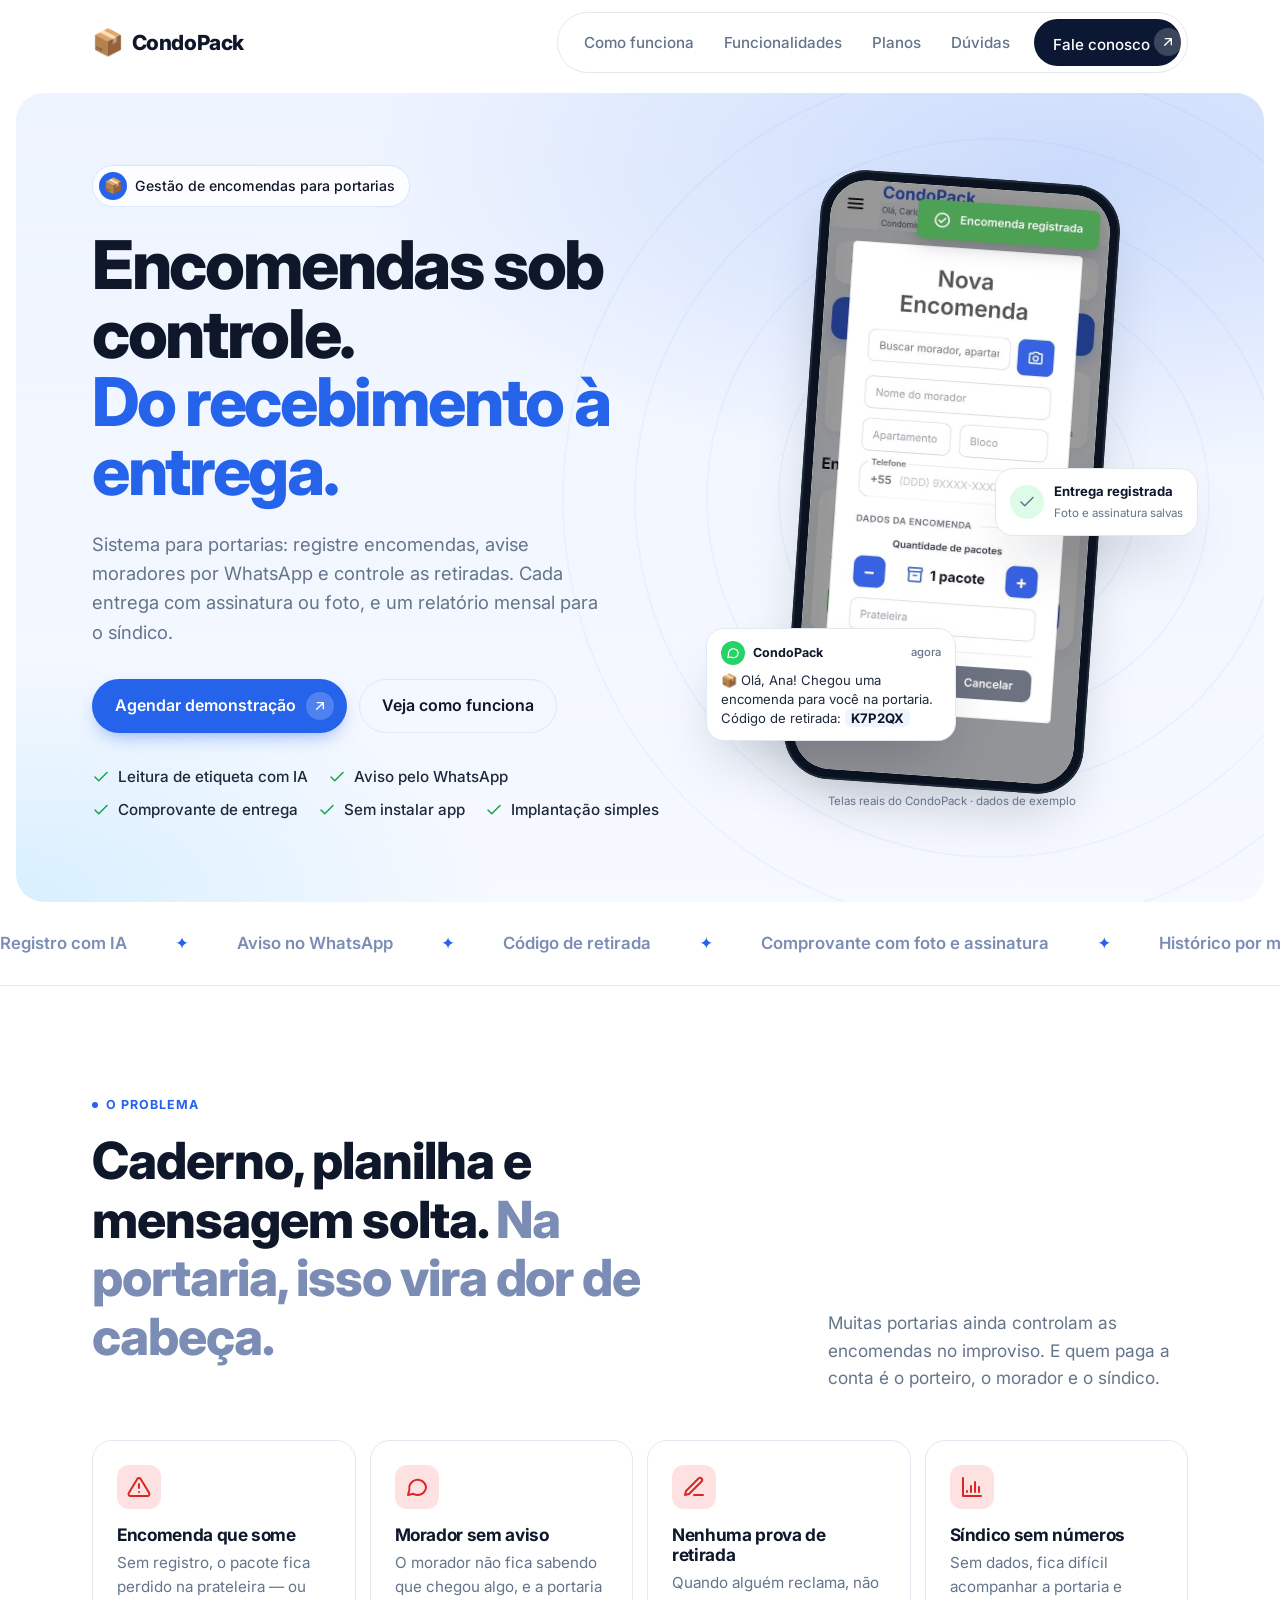
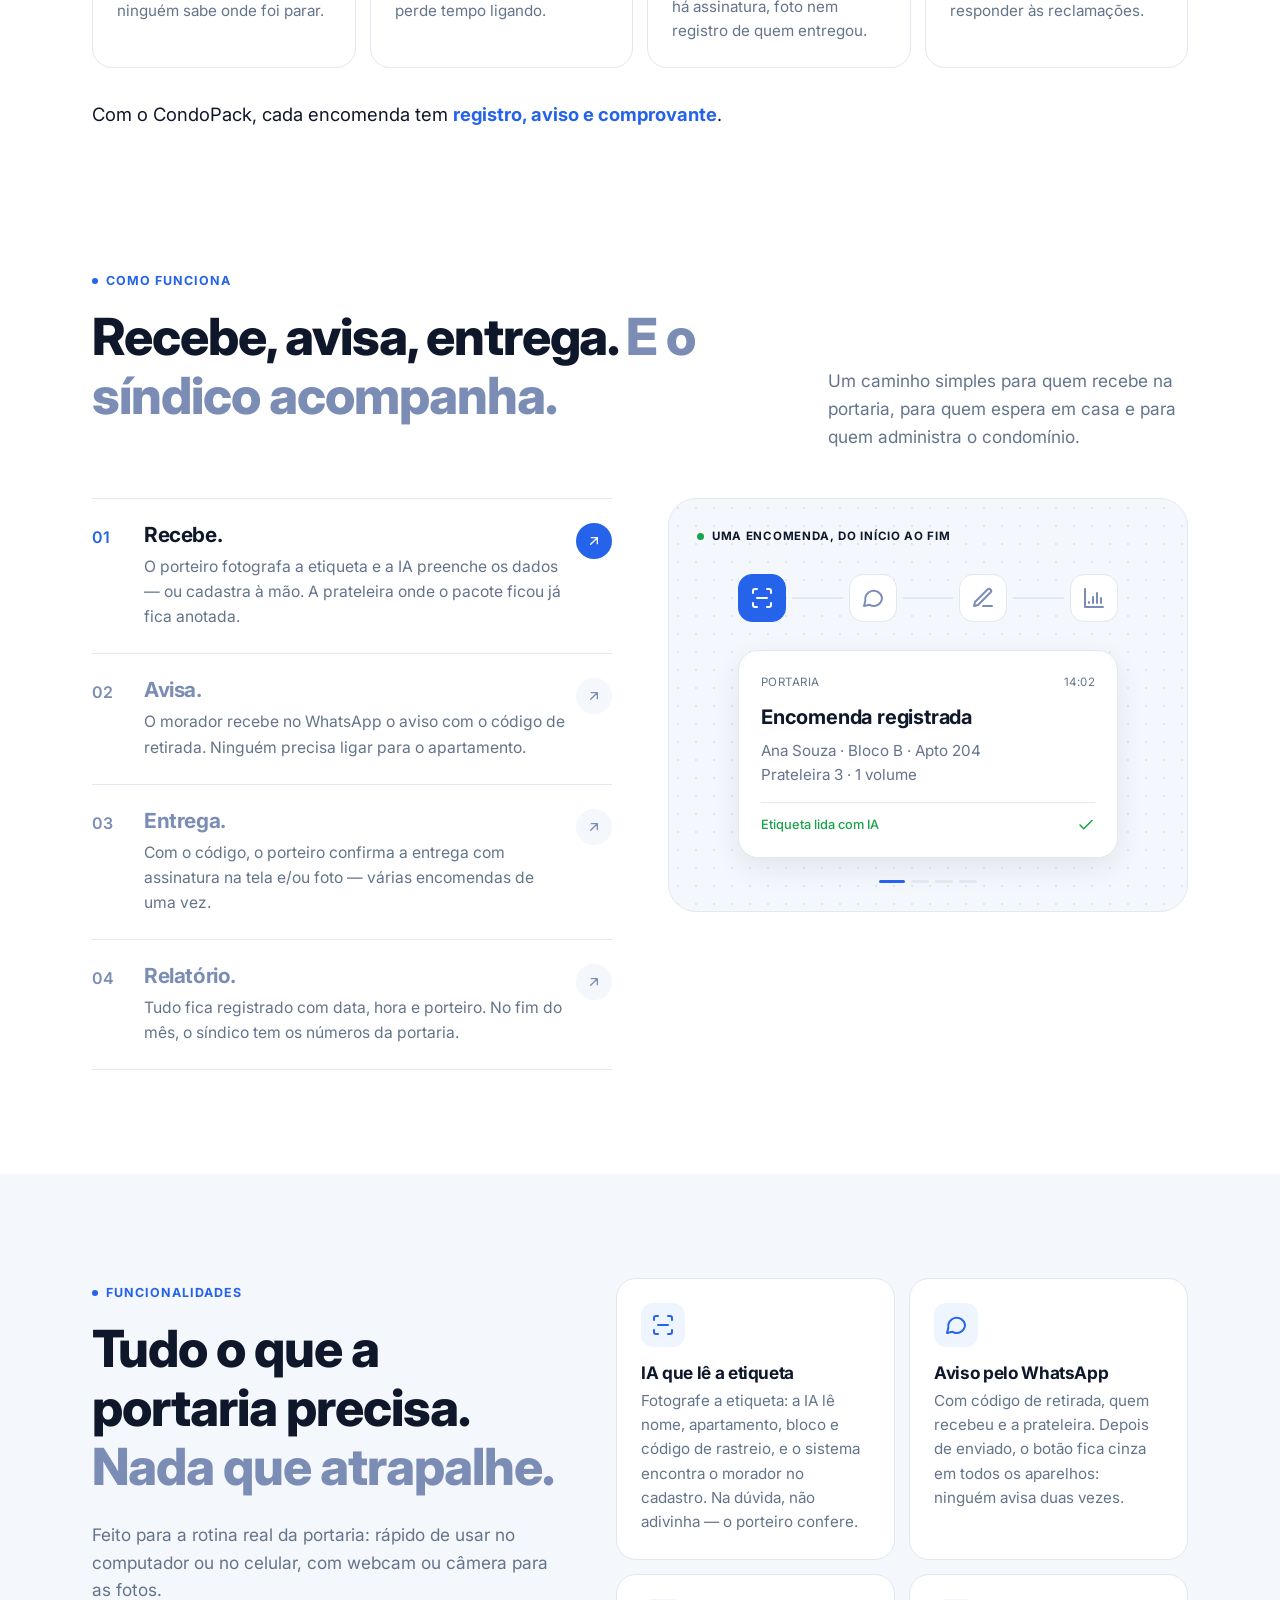
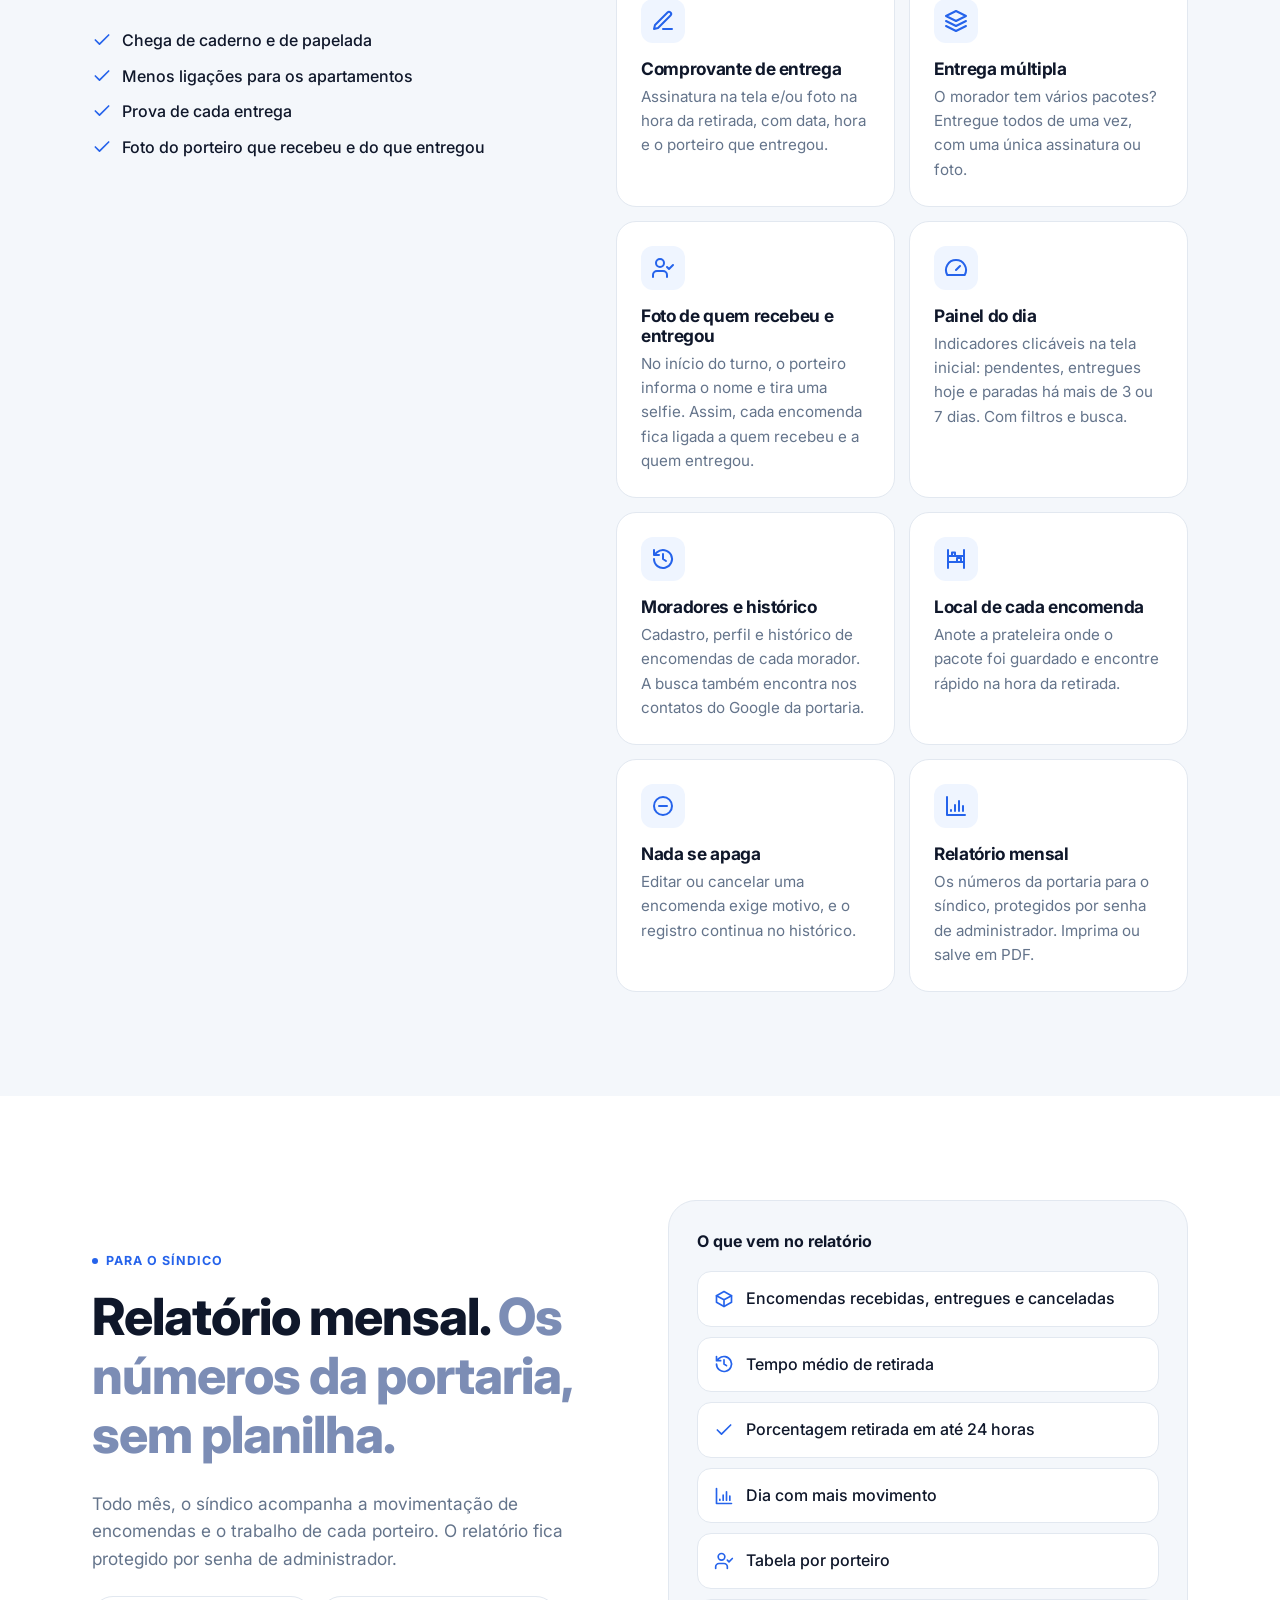
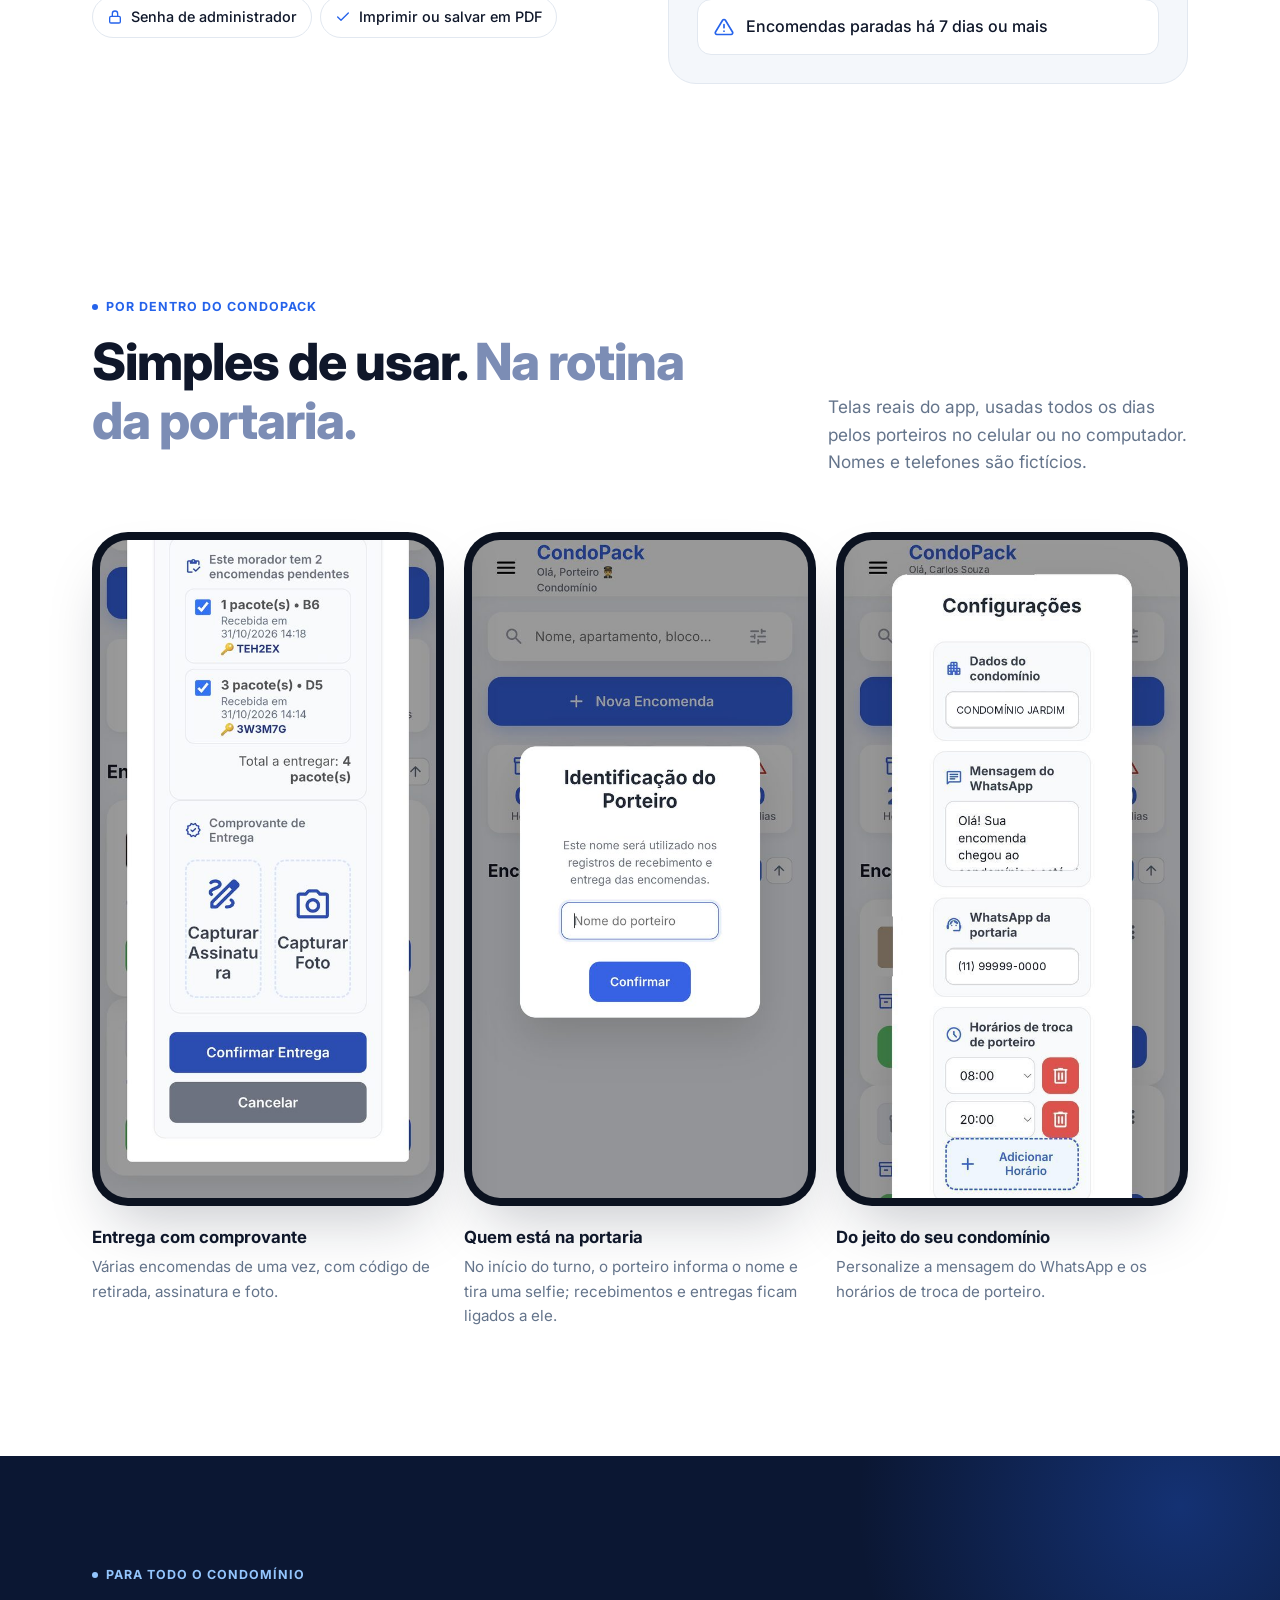
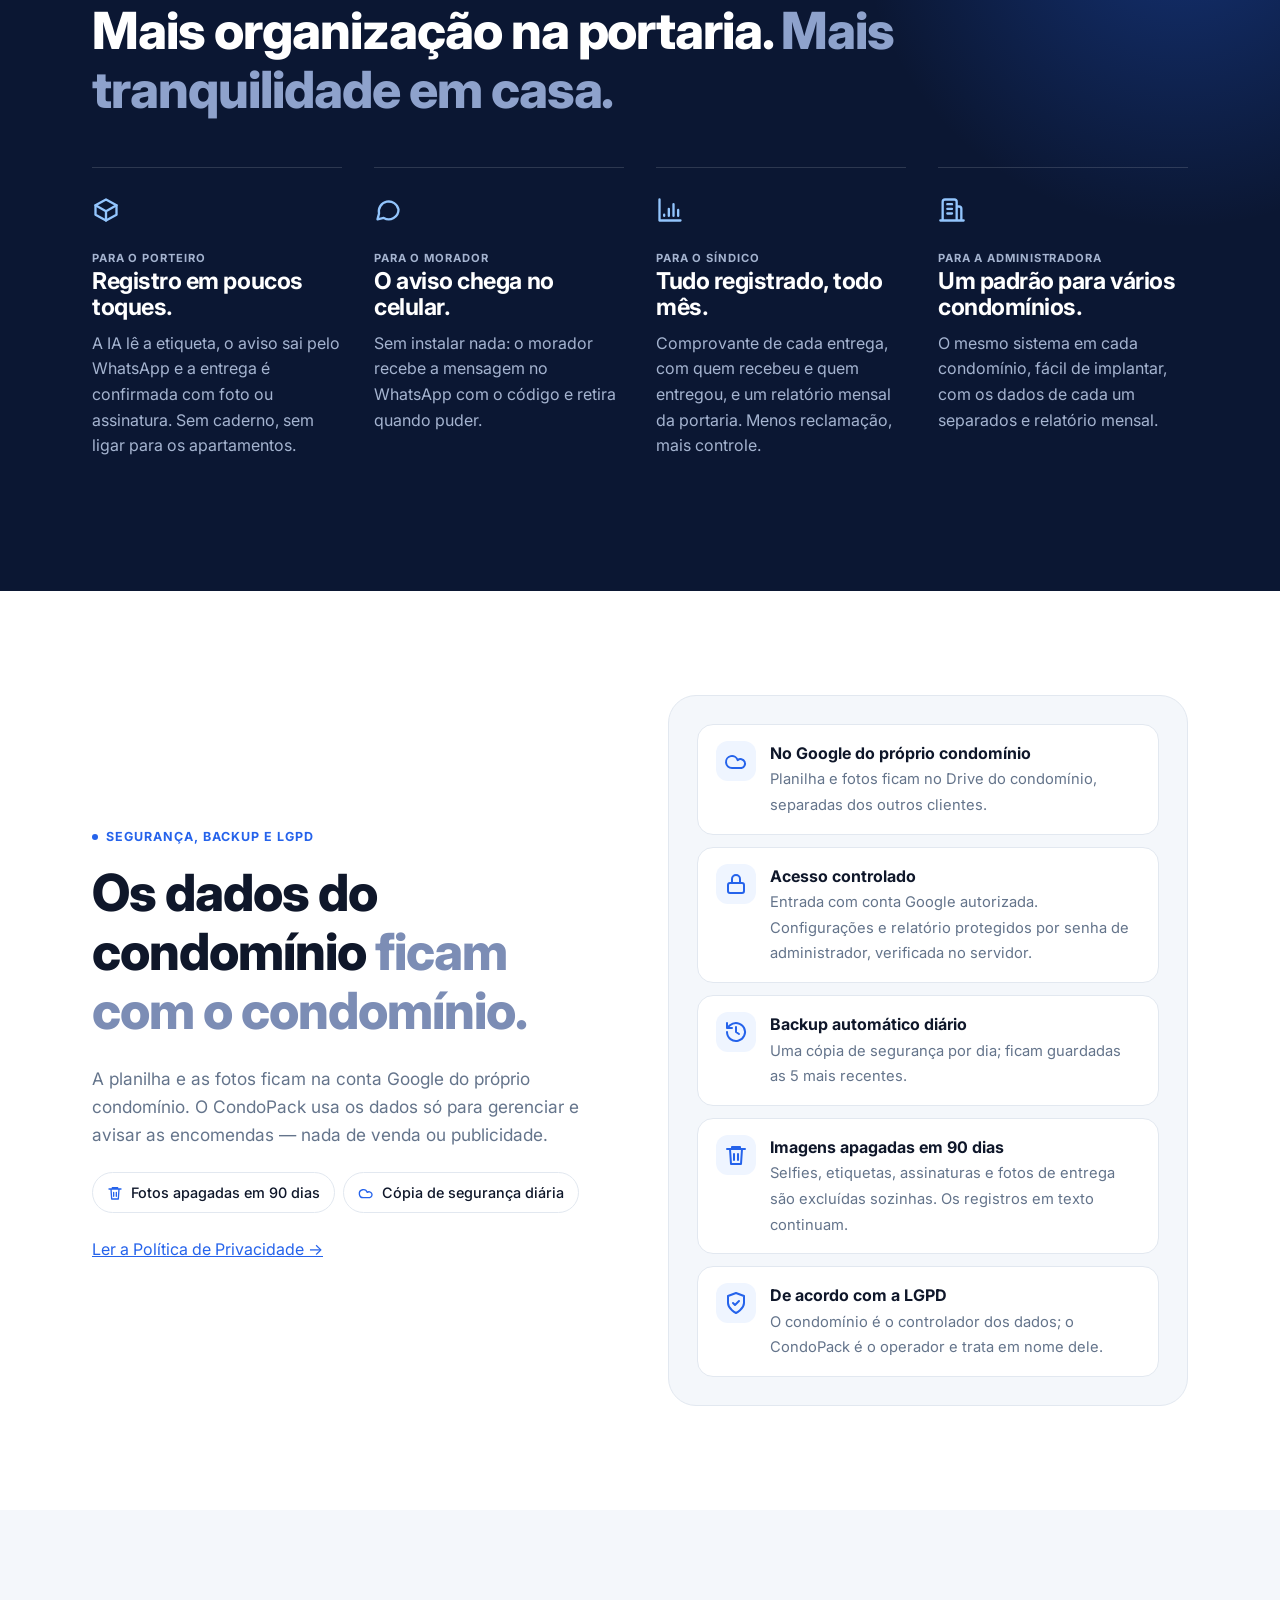
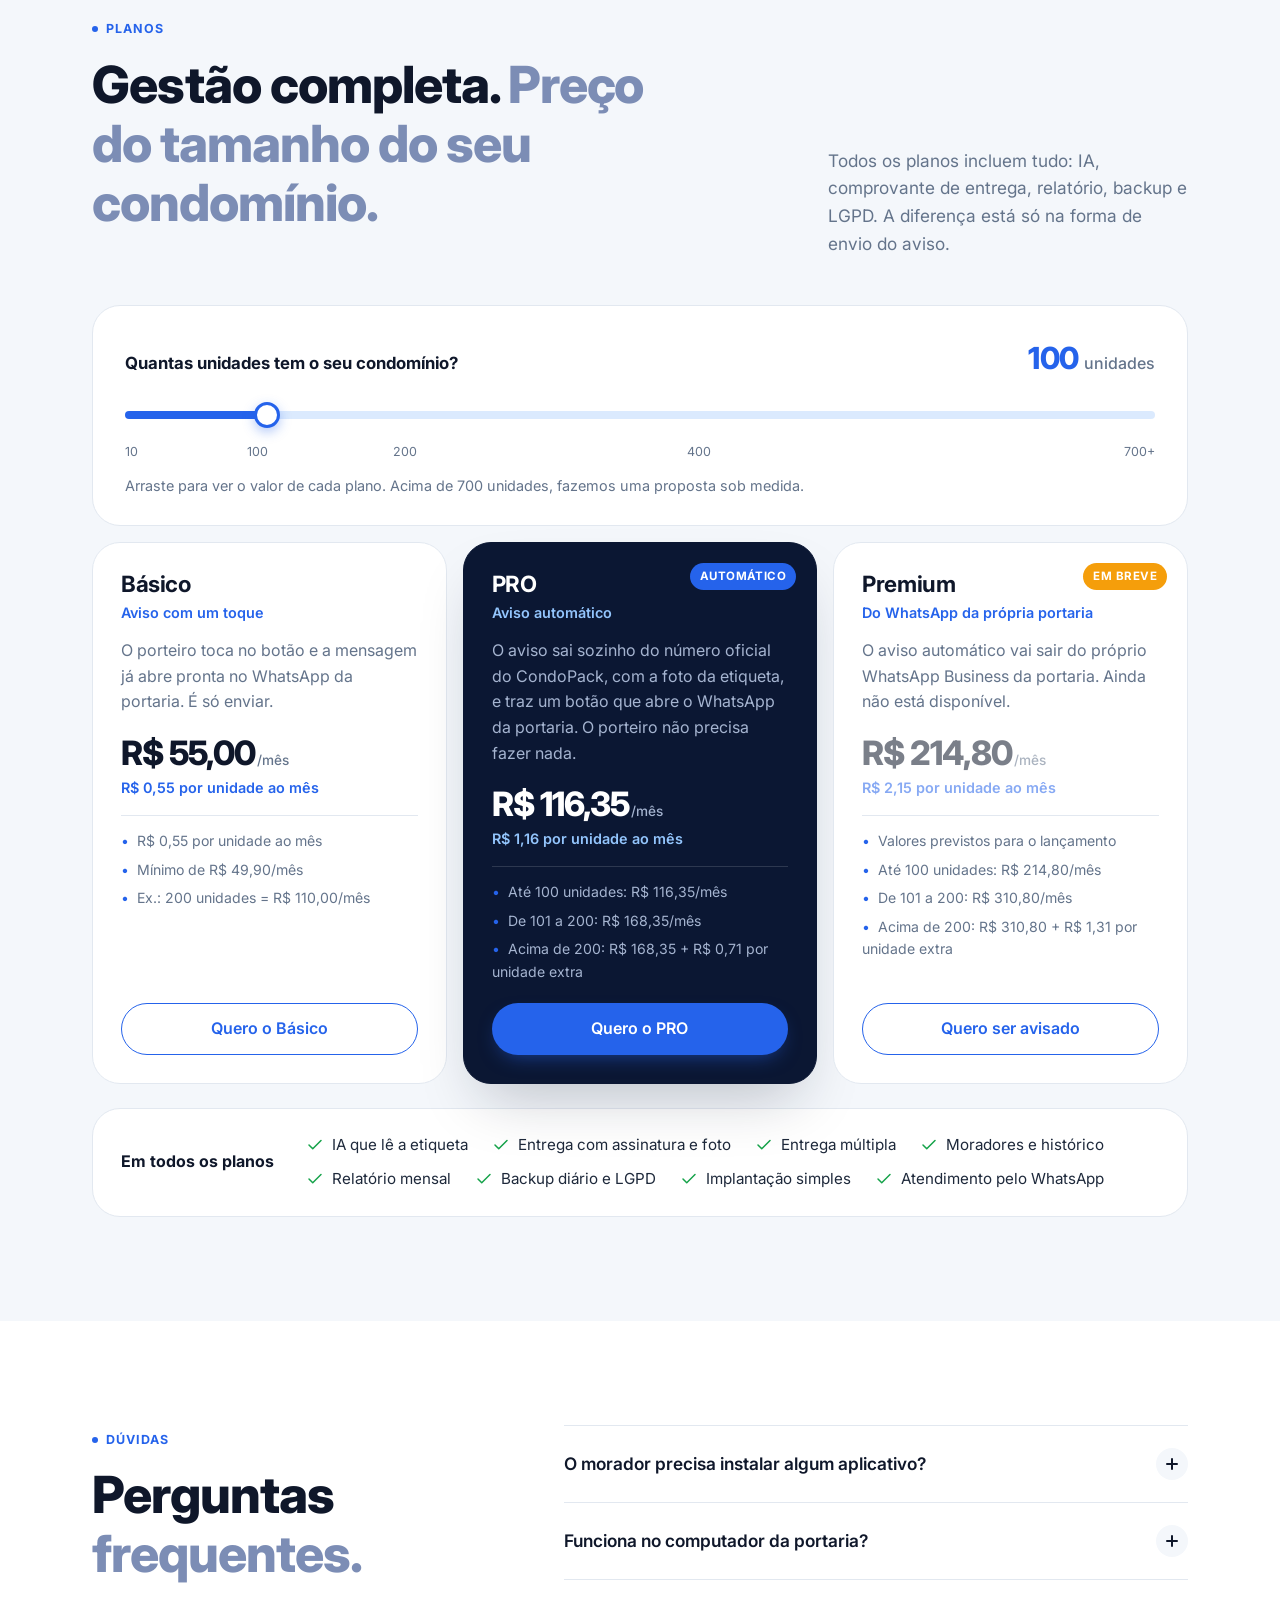
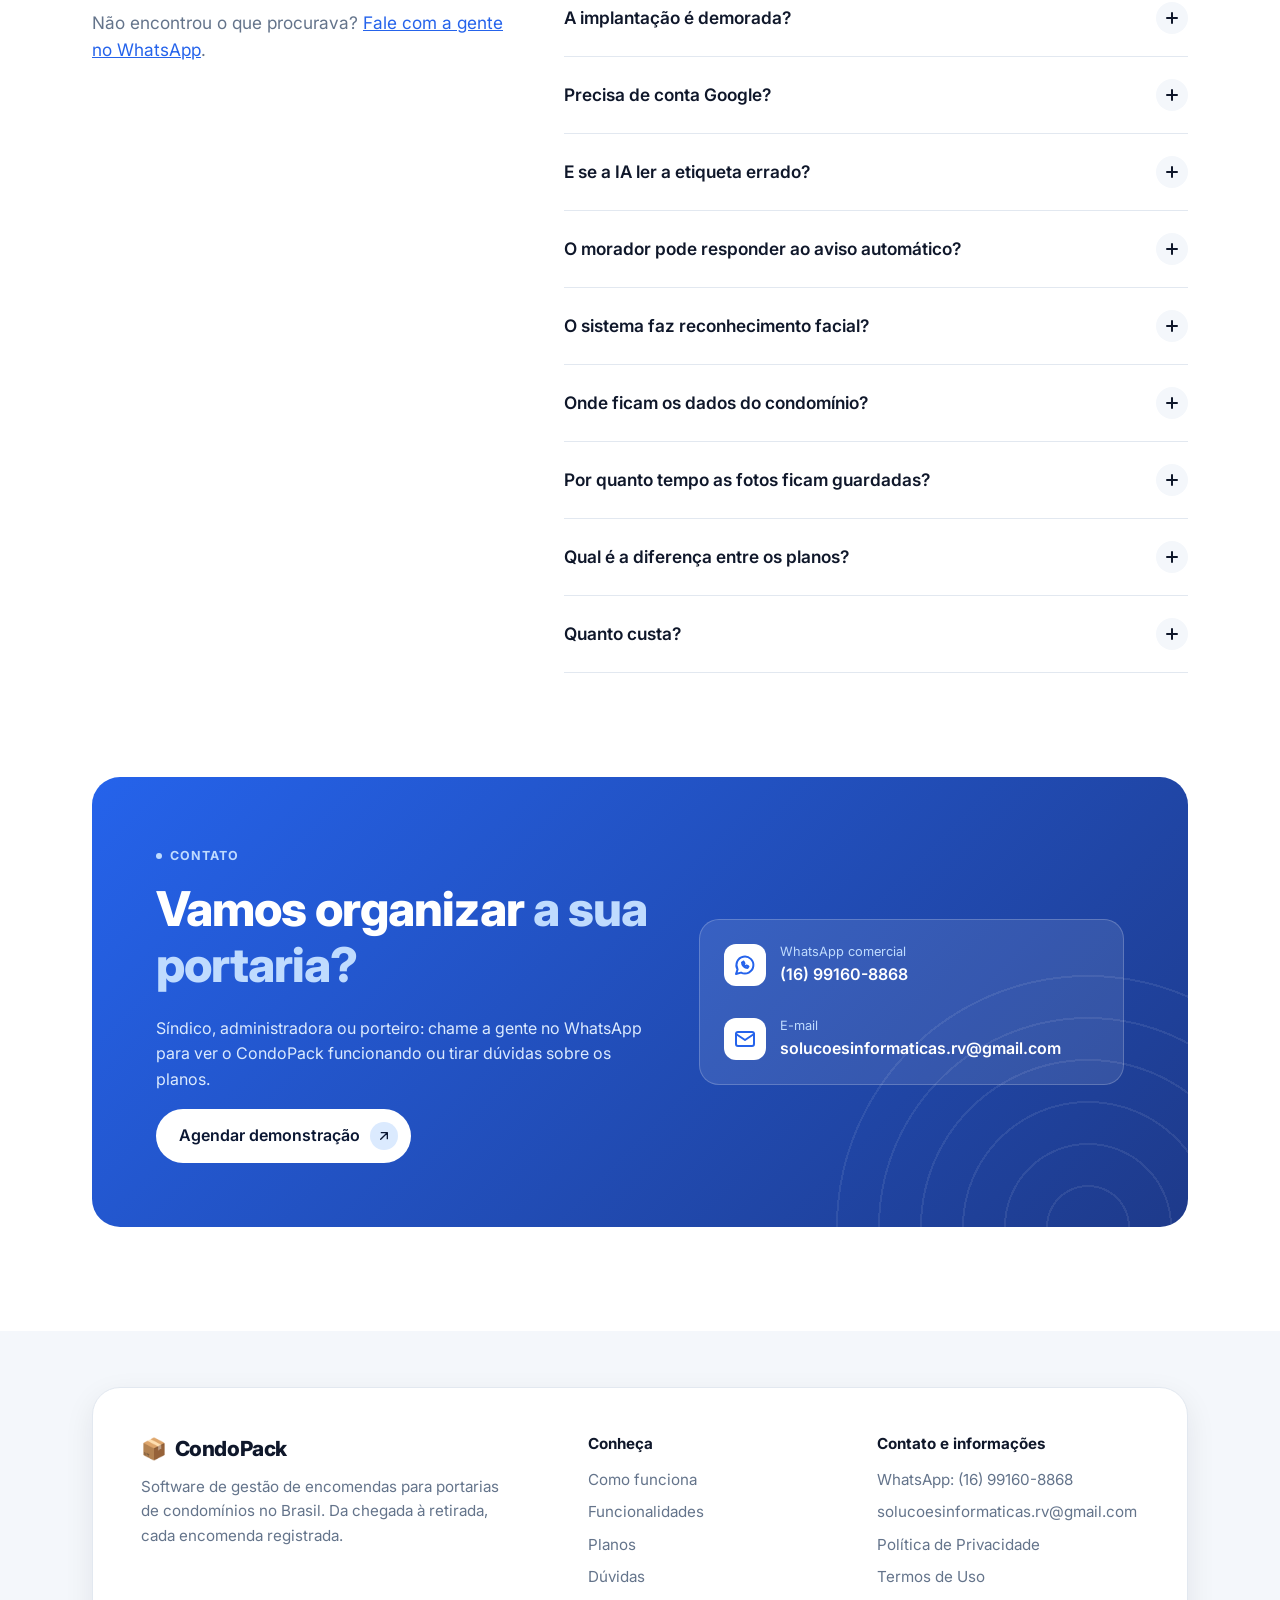
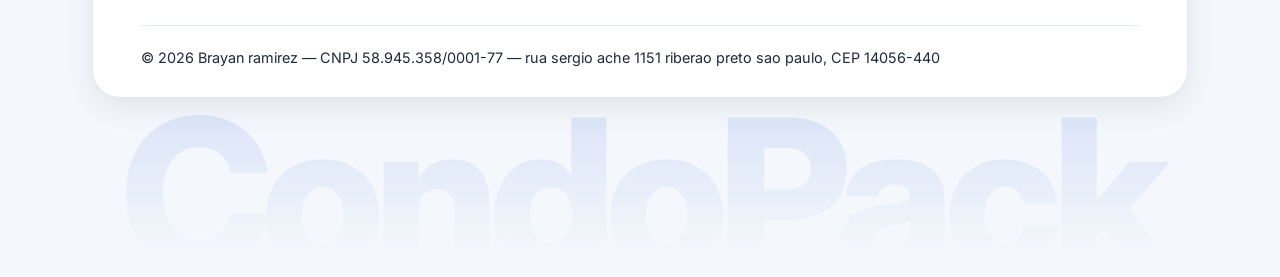
==== commit 0f548a30: "Completa o site com as informações do produto - Nova seção "O problema" e fluxo recebe → avisa → ent" ====
--- a/index.html
+++ b/index.html
@@ -4,23 +4,50 @@
   <meta charset="utf-8">
   <meta name="viewport" content="width=device-width, initial-scale=1">
   <title>CondoPack — Gestão de encomendas para portarias de condomínios</title>
-  <meta name="description" content="CondoPack é um software (SaaS) de gestão de encomendas para portarias de condomínios: registro com leitura de etiqueta por IA, aviso ao morador por WhatsApp com código de retirada e comprovante de entrega.">
+  <meta name="description" content="Sistema para portarias: registre encomendas, avise moradores por WhatsApp com código de retirada e controle as retiradas com assinatura e foto. Sem instalar app.">
   <link rel="canonical" href="https://solucoesinformaticasrv-lab.github.io/condopack-site/">
   <meta property="og:type" content="website">
   <meta property="og:locale" content="pt_BR">
   <meta property="og:site_name" content="CondoPack">
   <meta property="og:title" content="CondoPack — Gestão de encomendas para portarias de condomínios">
-  <meta property="og:description" content="Registre encomendas, avise o morador por WhatsApp com código de retirada e guarde o comprovante de entrega.">
+  <meta property="og:description" content="Sistema para portarias: registre encomendas, avise moradores por WhatsApp com código de retirada e controle as retiradas com assinatura e foto. Sem instalar app.">
   <meta property="og:url" content="https://solucoesinformaticasrv-lab.github.io/condopack-site/">
   <meta property="og:image" content="https://solucoesinformaticasrv-lab.github.io/condopack-site/img/aviso-encomenda.jpg">
   <meta property="og:image:width" content="1200">
   <meta property="og:image:height" content="628">
+  <meta property="og:image:alt" content="CondoPack: Chegou sua encomenda! Retire na portaria do seu condomínio.">
+  <meta name="twitter:card" content="summary_large_image">
   <meta name="theme-color" content="#2563EB">
   <link rel="icon" href="assets/favicon.svg" type="image/svg+xml">
   <link rel="preconnect" href="https://fonts.googleapis.com">
   <link rel="preconnect" href="https://fonts.gstatic.com" crossorigin>
   <link href="https://fonts.googleapis.com/css2?family=Inter:wght@400;500;600;700;800&display=swap" rel="stylesheet">
   <link rel="stylesheet" href="assets/style.css">
+  <script type="application/ld+json">
+  {
+    "@context": "https://schema.org",
+    "@graph": [
+      {
+        "@type": "Organization",
+        "name": "CondoPack",
+        "legalName": "Brayan ramirez",
+        "taxID": "58.945.358/0001-77",
+        "url": "https://solucoesinformaticasrv-lab.github.io/condopack-site/",
+        "email": "solucoesinformaticas.rv@gmail.com",
+        "telephone": "+55-16-99160-8868",
+        "address": { "@type": "PostalAddress", "streetAddress": "rua sergio ache 1151", "addressLocality": "Ribeirão Preto", "addressRegion": "SP", "postalCode": "14056-440", "addressCountry": "BR" }
+      },
+      {
+        "@type": "SoftwareApplication",
+        "name": "CondoPack",
+        "applicationCategory": "BusinessApplication",
+        "operatingSystem": "Web",
+        "description": "Sistema para portarias: registre encomendas, avise moradores por WhatsApp e controle as retiradas.",
+        "inLanguage": "pt-BR"
+      }
+    ]
+  }
+  </script>
 </head>
 <body>
   <svg width="0" height="0" style="position:absolute" aria-hidden="true" focusable="false">
@@ -40,6 +67,10 @@
     <symbol id="i-check2" viewBox="0 0 24 24"><path d="M2 12.5 6.5 17 15 8M10 15.5l1.5 1.5L22 6.5"/></symbol>
     <symbol id="i-arrow" viewBox="0 0 24 24"><path d="M7 17 17 7M8 7h9v9"/></symbol>
     <symbol id="i-box" viewBox="0 0 24 24"><path d="M21 8 12 3 3 8v8l9 5 9-5z"/><path d="M3 8l9 5 9-5M12 13v8"/></symbol>
+    <symbol id="i-alert" viewBox="0 0 24 24"><path d="M10.3 3.9 1.8 18a2 2 0 0 0 1.7 3h17a2 2 0 0 0 1.7-3L13.7 3.9a2 2 0 0 0-3.4 0zM12 9v4M12 17h.01"/></symbol>
+    <symbol id="i-gauge" viewBox="0 0 24 24"><path d="M12 14l4-4M3.3 19a10 10 0 1 1 17.4 0z"/></symbol>
+    <symbol id="i-ban" viewBox="0 0 24 24"><circle cx="12" cy="12" r="9"/><path d="M8 12h8"/></symbol>
+    <symbol id="i-building" viewBox="0 0 24 24"><path d="M4 21V5a2 2 0 0 1 2-2h8a2 2 0 0 1 2 2v16M16 9h2a2 2 0 0 1 2 2v10M8 7h4M8 11h4M8 15h4M2 21h20"/></symbol>
     <symbol id="i-key" viewBox="0 0 24 24"><circle cx="7.5" cy="15.5" r="4.5"/><path d="m10.7 12.3 9.3-9.3M17 6l3 3M15 8l2 2"/></symbol>
     <symbol id="i-mail" viewBox="0 0 24 24"><rect x="3" y="5" width="18" height="14" rx="2"/><path d="m3 7 9 6 9-6"/></symbol>
     <symbol id="i-whats" viewBox="0 0 24 24"><path d="M3 21l1.6-4.6A8.5 8.5 0 1 1 8 19.6z"/><path d="M9 9.5c0 3 2.5 5.5 5.5 5.5l1-1.5-2-1-1 .8a4 4 0 0 1-1.8-1.8l.8-1-1-2L9 9.5z"/></symbol>
@@ -74,15 +105,16 @@
           <div>
             <p class="hero-badge"><span class="hero-badge-icon" aria-hidden="true">📦</span> Gestão de encomendas para portarias</p>
             <h1 id="titulo-hero">Encomendas sob controle. <span class="accent">Do recebimento à entrega.</span></h1>
-            <p class="lead">O CondoPack registra cada encomenda na portaria, avisa o morador pelo WhatsApp e guarda o comprovante da entrega. Simples para o porteiro, tranquilo para o morador e para o síndico.</p>
+            <p class="lead">Sistema para portarias: registre encomendas, avise moradores por WhatsApp e controle as retiradas. Cada entrega com assinatura ou foto, e um relatório mensal para o síndico.</p>
             <div class="hero-actions">
-              <a class="btn btn-primary" href="https://wa.me/5516991608868?text=Ol%C3%A1%2C%20quero%20conhecer%20o%20CondoPack" target="_blank" rel="noopener">Quero conhecer <span class="btn-arrow" aria-hidden="true"><svg class="icon"><use href="#i-arrow"/></svg></span></a>
+              <a class="btn btn-primary" href="https://wa.me/5516991608868?text=Ol%C3%A1%2C%20quero%20agendar%20uma%20demonstra%C3%A7%C3%A3o%20do%20CondoPack" target="_blank" rel="noopener">Agendar demonstração <span class="btn-arrow" aria-hidden="true"><svg class="icon"><use href="#i-arrow"/></svg></span></a>
               <a class="btn btn-ghost" href="#como-funciona">Veja como funciona</a>
             </div>
             <ul class="hero-points">
               <li><svg class="icon" aria-hidden="true"><use href="#i-check"/></svg> Leitura de etiqueta com IA</li>
               <li><svg class="icon" aria-hidden="true"><use href="#i-check"/></svg> Aviso pelo WhatsApp</li>
               <li><svg class="icon" aria-hidden="true"><use href="#i-check"/></svg> Comprovante de entrega</li>
+              <li><svg class="icon" aria-hidden="true"><use href="#i-check"/></svg> Sem instalar app</li>
               <li><svg class="icon" aria-hidden="true"><use href="#i-check"/></svg> Implantação simples</li>
             </ul>
           </div>
@@ -96,7 +128,7 @@
 
             <div class="float-card float-wa">
               <div class="float-head"><span class="wa-dot"><svg class="icon"><use href="#i-chat"/></svg></span> CondoPack <span class="float-time">agora</span></div>
-              <p>📦 Olá, Ana! Chegou uma encomenda para você na portaria. Código de retirada: <code>4821</code></p>
+              <p>📦 Olá, Ana! Chegou uma encomenda para você na portaria. Código de retirada: <code>K7P2QX</code></p>
             </div>
             <div class="float-card float-ok">
               <span class="ok-ico"><svg class="icon"><use href="#i-check"/></svg></span>
@@ -115,13 +147,49 @@
       </div>
     </div>
 
+    <!-- O problema -->
+    <section class="problem" aria-labelledby="titulo-problema">
+      <div class="container">
+        <div class="split-head">
+          <div>
+            <span class="eyebrow">O problema</span>
+            <h2 id="titulo-problema" class="title-xl">Caderno, planilha e mensagem solta. <span class="tone">Na portaria, isso vira dor de cabeça.</span></h2>
+          </div>
+          <p class="lead-text">Muitas portarias ainda controlam as encomendas no improviso. E quem paga a conta é o porteiro, o morador e o síndico.</p>
+        </div>
+        <div class="problem-grid">
+          <article class="feature problem-card">
+            <span class="feature-ico" aria-hidden="true"><svg class="icon"><use href="#i-alert"/></svg></span>
+            <h3>Encomenda que some</h3>
+            <p>Sem registro, o pacote fica perdido na prateleira — ou ninguém sabe onde foi parar.</p>
+          </article>
+          <article class="feature problem-card">
+            <span class="feature-ico" aria-hidden="true"><svg class="icon"><use href="#i-chat"/></svg></span>
+            <h3>Morador sem aviso</h3>
+            <p>O morador não fica sabendo que chegou algo, e a portaria perde tempo ligando.</p>
+          </article>
+          <article class="feature problem-card">
+            <span class="feature-ico" aria-hidden="true"><svg class="icon"><use href="#i-pen"/></svg></span>
+            <h3>Nenhuma prova de retirada</h3>
+            <p>Quando alguém reclama, não há assinatura, foto nem registro de quem entregou.</p>
+          </article>
+          <article class="feature problem-card">
+            <span class="feature-ico" aria-hidden="true"><svg class="icon"><use href="#i-chart"/></svg></span>
+            <h3>Síndico sem números</h3>
+            <p>Sem dados, fica difícil acompanhar a portaria e responder às reclamações.</p>
+          </article>
+        </div>
+        <p class="problem-answer">Com o CondoPack, cada encomenda tem <strong>registro, aviso e comprovante</strong>.</p>
+      </div>
+    </section>
+
     <!-- Como funciona -->
     <section id="como-funciona" aria-labelledby="titulo-como-funciona">
       <div class="container">
         <div class="split-head">
           <div>
             <span class="eyebrow">Como funciona</span>
-            <h2 id="titulo-como-funciona" class="title-xl">Quatro passos. <span class="tone">Nenhuma encomenda perdida.</span></h2>
+            <h2 id="titulo-como-funciona" class="title-xl">Recebe, avisa, entrega. <span class="tone">E o síndico acompanha.</span></h2>
           </div>
           <p class="lead-text">Um caminho simples para quem recebe na portaria, para quem espera em casa e para quem administra o condomínio.</p>
         </div>
@@ -131,28 +199,28 @@
             <li class="step-item is-active">
               <button class="step-btn" type="button" aria-controls="painel-1" aria-pressed="true">
                 <span class="step-num">01</span>
-                <span><span class="step-title">Recebida e registrada.</span><span class="step-text">O porteiro cadastra a encomenda à mão ou fotografa a etiqueta, e a inteligência artificial preenche os dados.</span></span>
+                <span><span class="step-title">Recebe.</span><span class="step-text">O porteiro fotografa a etiqueta e a IA preenche os dados — ou cadastra à mão. A prateleira onde o pacote ficou já fica anotada.</span></span>
                 <span class="step-go" aria-hidden="true"><svg class="icon"><use href="#i-arrow"/></svg></span>
               </button>
             </li>
             <li class="step-item">
               <button class="step-btn" type="button" aria-controls="painel-2" aria-pressed="false">
                 <span class="step-num">02</span>
-                <span><span class="step-title">O morador já sabe.</span><span class="step-text">Chega um aviso no WhatsApp com o código de retirada. A portaria não precisa ligar para ninguém.</span></span>
+                <span><span class="step-title">Avisa.</span><span class="step-text">O morador recebe no WhatsApp o aviso com o código de retirada. Ninguém precisa ligar para o apartamento.</span></span>
                 <span class="step-go" aria-hidden="true"><svg class="icon"><use href="#i-arrow"/></svg></span>
               </button>
             </li>
             <li class="step-item">
               <button class="step-btn" type="button" aria-controls="painel-3" aria-pressed="false">
                 <span class="step-num">03</span>
-                <span><span class="step-title">Retirada com código.</span><span class="step-text">O morador informa o código e o porteiro encontra a encomenda — ou várias de uma vez.</span></span>
+                <span><span class="step-title">Entrega.</span><span class="step-text">Com o código, o porteiro confirma a entrega com assinatura na tela e/ou foto — várias encomendas de uma vez.</span></span>
                 <span class="step-go" aria-hidden="true"><svg class="icon"><use href="#i-arrow"/></svg></span>
               </button>
             </li>
             <li class="step-item">
               <button class="step-btn" type="button" aria-controls="painel-4" aria-pressed="false">
                 <span class="step-num">04</span>
-                <span><span class="step-title">Entregue e comprovada.</span><span class="step-text">A entrega fica registrada com foto e/ou assinatura, data, hora e a foto do porteiro que entregou.</span></span>
+                <span><span class="step-title">Relatório.</span><span class="step-text">Tudo fica registrado com data, hora e porteiro. No fim do mês, o síndico tem os números da portaria.</span></span>
                 <span class="step-go" aria-hidden="true"><svg class="icon"><use href="#i-arrow"/></svg></span>
               </button>
             </li>
@@ -165,9 +233,9 @@
               <span class="flow-line"></span>
               <span class="flow-node"><svg class="icon"><use href="#i-chat"/></svg></span>
               <span class="flow-line"></span>
-              <span class="flow-node"><svg class="icon"><use href="#i-key"/></svg></span>
+              <span class="flow-node"><svg class="icon"><use href="#i-pen"/></svg></span>
               <span class="flow-line"></span>
-              <span class="flow-node"><svg class="icon"><use href="#i-shield"/></svg></span>
+              <span class="flow-node"><svg class="icon"><use href="#i-chart"/></svg></span>
             </div>
             <div class="flow-panel" id="painel-1">
               <div class="flow-meta"><span>Portaria</span><span>14:02</span></div>
@@ -178,20 +246,20 @@
             <div class="flow-panel" id="painel-2" hidden>
               <div class="flow-meta"><span>WhatsApp</span><span>14:02</span></div>
               <p class="flow-title">Aviso enviado</p>
-              <p>Olá, Ana! Sua encomenda chegou na portaria. Código de retirada: <strong>4821</strong></p>
-              <div class="flow-foot"><span>Mensagem entregue</span><svg class="icon" aria-hidden="true"><use href="#i-check2"/></svg></div>
+              <p>Olá, Ana! Sua encomenda chegou na portaria. Código de retirada: <strong>K7P2QX</strong></p>
+              <div class="flow-foot"><span>Aviso enviado com o código</span><svg class="icon" aria-hidden="true"><use href="#i-check"/></svg></div>
             </div>
             <div class="flow-panel" id="painel-3" hidden>
-              <div class="flow-meta"><span>Portaria</span><span>18:40</span></div>
-              <p class="flow-title">Código conferido</p>
-              <p>Código 4821 confere. Há 2 encomendas para Ana — dá para entregar todas de uma vez.</p>
-              <div class="flow-foot"><span>Pronta para entregar</span><svg class="icon" aria-hidden="true"><use href="#i-check"/></svg></div>
+              <div class="flow-meta"><span>Portaria</span><span>18:41</span></div>
+              <p class="flow-title">Entrega concluída</p>
+              <p>Código K7P2QX confere. 2 encomendas entregues de uma vez, com assinatura e foto.</p>
+              <div class="flow-foot"><span>Comprovante salvo</span><svg class="icon" aria-hidden="true"><use href="#i-check2"/></svg></div>
             </div>
             <div class="flow-panel" id="painel-4" hidden>
-              <div class="flow-meta"><span>Comprovante</span><span>18:41</span></div>
-              <p class="flow-title">Entrega concluída</p>
-              <p>Foto e assinatura guardadas no histórico da moradora, com a foto do porteiro que entregou.</p>
-              <div class="flow-foot"><span>Tudo registrado</span><svg class="icon" aria-hidden="true"><use href="#i-check2"/></svg></div>
+              <div class="flow-meta"><span>Relatório</span><span>Fim do mês</span></div>
+              <p class="flow-title">Relatório do mês</p>
+              <p>Recebidas, entregues, tempo médio de retirada, retiradas em até 24 h e uma tabela por porteiro.</p>
+              <div class="flow-foot"><span>Imprimir ou salvar em PDF</span><svg class="icon" aria-hidden="true"><use href="#i-check"/></svg></div>
             </div>
             <div class="flow-dots" aria-hidden="true"><span class="is-active"></span><span></span><span></span><span></span></div>
           </div>
@@ -216,28 +284,38 @@
         <div class="feature-grid">
           <article class="feature">
             <span class="feature-ico" aria-hidden="true"><svg class="icon"><use href="#i-scan"/></svg></span>
-            <h3>Leitura de etiqueta com IA</h3>
-            <p>Fotografe a etiqueta e os dados do destinatário são preenchidos. Ou cadastre à mão, se preferir.</p>
+            <h3>IA que lê a etiqueta</h3>
+            <p>Fotografe a etiqueta: a IA lê nome, apartamento, bloco e código de rastreio, e o sistema encontra o morador no cadastro. Na dúvida, não adivinha — o porteiro confere.</p>
           </article>
           <article class="feature">
             <span class="feature-ico" aria-hidden="true"><svg class="icon"><use href="#i-chat"/></svg></span>
             <h3>Aviso pelo WhatsApp</h3>
-            <p>O morador recebe o aviso com o código de retirada no aplicativo que já usa todo dia.</p>
+            <p>Com código de retirada, quem recebeu e a prateleira. Depois de enviado, o botão fica cinza em todos os aparelhos: ninguém avisa duas vezes.</p>
           </article>
           <article class="feature">
             <span class="feature-ico" aria-hidden="true"><svg class="icon"><use href="#i-pen"/></svg></span>
             <h3>Comprovante de entrega</h3>
-            <p>Assinatura e/ou foto na hora da retirada, para dar segurança à portaria e ao condomínio.</p>
+            <p>Assinatura na tela e/ou foto na hora da retirada, com data, hora e o porteiro que entregou.</p>
+          </article>
+          <article class="feature">
+            <span class="feature-ico" aria-hidden="true"><svg class="icon"><use href="#i-layers"/></svg></span>
+            <h3>Entrega múltipla</h3>
+            <p>O morador tem vários pacotes? Entregue todos de uma vez, com uma única assinatura ou foto.</p>
+          </article>
+          <article class="feature">
+            <span class="feature-ico" aria-hidden="true"><svg class="icon"><use href="#i-user-check"/></svg></span>
+            <h3>Foto de quem recebeu e entregou</h3>
+            <p>No início do turno, o porteiro informa o nome e tira uma selfie. Assim, cada encomenda fica ligada a quem recebeu e a quem entregou.</p>
+          </article>
+          <article class="feature">
+            <span class="feature-ico" aria-hidden="true"><svg class="icon"><use href="#i-gauge"/></svg></span>
+            <h3>Painel do dia</h3>
+            <p>Indicadores clicáveis na tela inicial: pendentes, entregues hoje e paradas há mais de 3 ou 7 dias. Com filtros e busca.</p>
           </article>
           <article class="feature">
             <span class="feature-ico" aria-hidden="true"><svg class="icon"><use href="#i-history"/></svg></span>
-            <h3>Histórico por morador</h3>
-            <p>Consulte as encomendas recebidas e entregues de cada morador, apartamento e bloco.</p>
-          </article>
-          <article class="feature">
-            <span class="feature-ico" aria-hidden="true"><svg class="icon"><use href="#i-layers"/></svg></span>
-            <h3>Várias de uma vez</h3>
-            <p>Entregue todas as encomendas do mesmo morador numa única retirada.</p>
+            <h3>Moradores e histórico</h3>
+            <p>Cadastro, perfil e histórico de encomendas de cada morador. A busca também encontra nos contatos do Google da portaria.</p>
           </article>
           <article class="feature">
             <span class="feature-ico" aria-hidden="true"><svg class="icon"><use href="#i-shelf"/></svg></span>
@@ -245,15 +323,41 @@
             <p>Anote a prateleira onde o pacote foi guardado e encontre rápido na hora da retirada.</p>
           </article>
           <article class="feature">
-            <span class="feature-ico" aria-hidden="true"><svg class="icon"><use href="#i-user-check"/></svg></span>
-            <h3>Foto de quem recebeu e entregou</h3>
-            <p>Cada porteiro bate o ponto com uma selfie no início do turno. Assim, cada encomenda fica ligada à foto de quem recebeu e de quem entregou.</p>
+            <span class="feature-ico" aria-hidden="true"><svg class="icon"><use href="#i-ban"/></svg></span>
+            <h3>Nada se apaga</h3>
+            <p>Editar ou cancelar uma encomenda exige motivo, e o registro continua no histórico.</p>
           </article>
           <article class="feature">
             <span class="feature-ico" aria-hidden="true"><svg class="icon"><use href="#i-chart"/></svg></span>
             <h3>Relatório mensal</h3>
-            <p>Um resumo do mês da portaria para o síndico acompanhar a movimentação de encomendas.</p>
-          </article>
+            <p>Os números da portaria para o síndico, protegidos por senha de administrador. Imprima ou salve em PDF.</p>
+          </article>
+        </div>
+      </div>
+    </section>
+
+    <!-- Relatório -->
+    <section class="report" aria-labelledby="titulo-relatorio">
+      <div class="container trust-wrap">
+        <div>
+          <span class="eyebrow">Para o síndico</span>
+          <h2 id="titulo-relatorio" class="title-xl">Relatório mensal. <span class="tone">Os números da portaria, sem planilha.</span></h2>
+          <p class="lead-text">Todo mês, o síndico acompanha a movimentação de encomendas e o trabalho de cada porteiro. O relatório fica protegido por senha de administrador.</p>
+          <div class="timer-chips">
+            <span class="chip"><svg class="icon" aria-hidden="true"><use href="#i-lock"/></svg> Senha de administrador</span>
+            <span class="chip"><svg class="icon" aria-hidden="true"><use href="#i-check"/></svg> Imprimir ou salvar em PDF</span>
+          </div>
+        </div>
+        <div class="trust-card">
+          <p class="report-title">O que vem no relatório</p>
+          <ul class="report-list">
+            <li><svg class="icon" aria-hidden="true"><use href="#i-box"/></svg> Encomendas recebidas, entregues e canceladas</li>
+            <li><svg class="icon" aria-hidden="true"><use href="#i-history"/></svg> Tempo médio de retirada</li>
+            <li><svg class="icon" aria-hidden="true"><use href="#i-check"/></svg> Porcentagem retirada em até 24 horas</li>
+            <li><svg class="icon" aria-hidden="true"><use href="#i-chart"/></svg> Dia com mais movimento</li>
+            <li><svg class="icon" aria-hidden="true"><use href="#i-user-check"/></svg> Tabela por porteiro</li>
+            <li><svg class="icon" aria-hidden="true"><use href="#i-alert"/></svg> Encomendas paradas há 7 dias ou mais</li>
+          </ul>
         </div>
       </div>
     </section>
@@ -275,7 +379,7 @@
           </figure>
           <figure class="shot">
             <div class="shot-phone"><img src="img/app/porteiro.jpg" alt="Tela de identificação do porteiro no CondoPack, pedindo o nome do porteiro que está de plantão" width="600" height="1221" loading="lazy"></div>
-            <figcaption><strong>Quem está na portaria</strong>O porteiro se identifica no início do turno; o nome e a foto ficam nos registros.</figcaption>
+            <figcaption><strong>Quem está na portaria</strong>No início do turno, o porteiro informa o nome e tira uma selfie; recebimentos e entregas ficam ligados a ele.</figcaption>
           </figure>
           <figure class="shot">
             <div class="shot-phone"><img src="img/app/configuracoes.jpg" alt="Tela de configurações do CondoPack com mensagem do WhatsApp, WhatsApp da portaria e horários de troca de porteiro" width="600" height="1221" loading="lazy"></div>
@@ -307,7 +411,13 @@
             <svg class="icon" aria-hidden="true"><use href="#i-chart"/></svg>
             <p class="pillar-tag">Para o síndico</p>
             <h3>Tudo registrado, todo mês.</h3>
-            <p>Histórico de cada entrega com a foto do porteiro que recebeu e do que entregou, registro de ponto e um relatório mensal da portaria.</p>
+            <p>Comprovante de cada entrega, com quem recebeu e quem entregou, e um relatório mensal da portaria. Menos reclamação, mais controle.</p>
+          </article>
+          <article class="pillar">
+            <svg class="icon" aria-hidden="true"><use href="#i-building"/></svg>
+            <p class="pillar-tag">Para a administradora</p>
+            <h3>Um padrão para vários condomínios.</h3>
+            <p>O mesmo sistema em cada condomínio, fácil de implantar, com os dados de cada um separados e relatório mensal.</p>
           </article>
         </div>
       </div>
@@ -317,7 +427,7 @@
     <section aria-labelledby="titulo-dados">
       <div class="container trust-wrap">
         <div>
-          <span class="eyebrow">Privacidade e LGPD</span>
+          <span class="eyebrow">Segurança, backup e LGPD</span>
           <h2 id="titulo-dados" class="title-xl">Os dados do condomínio <span class="tone">ficam com o condomínio.</span></h2>
           <p class="lead-text">A planilha e as fotos ficam na conta Google do próprio condomínio. O CondoPack usa os dados só para gerenciar e avisar as encomendas — nada de venda ou publicidade.</p>
           <div class="timer-chips">
@@ -329,19 +439,23 @@
         <div class="trust-card">
           <div class="trust-row">
             <span class="feature-ico" aria-hidden="true"><svg class="icon"><use href="#i-cloud"/></svg></span>
-            <div><strong>Na conta Google do condomínio</strong><span>Planilha e fotos ficam no Google Drive do próprio condomínio.</span></div>
+            <div><strong>No Google do próprio condomínio</strong><span>Planilha e fotos ficam no Drive do condomínio, separadas dos outros clientes.</span></div>
           </div>
           <div class="trust-row">
             <span class="feature-ico" aria-hidden="true"><svg class="icon"><use href="#i-lock"/></svg></span>
-            <div><strong>Acesso só para quem é autorizado</strong><span>Entrada com conta Google autorizada, e cada condomínio vê só os seus dados.</span></div>
+            <div><strong>Acesso controlado</strong><span>Entrada com conta Google autorizada. Configurações e relatório protegidos por senha de administrador, verificada no servidor.</span></div>
+          </div>
+          <div class="trust-row">
+            <span class="feature-ico" aria-hidden="true"><svg class="icon"><use href="#i-history"/></svg></span>
+            <div><strong>Backup automático diário</strong><span>Uma cópia de segurança por dia; ficam guardadas as 5 mais recentes.</span></div>
           </div>
           <div class="trust-row">
             <span class="feature-ico" aria-hidden="true"><svg class="icon"><use href="#i-trash"/></svg></span>
-            <div><strong>Fotos apagadas automaticamente</strong><span>Etiquetas, assinaturas e fotos de entrega são excluídas 90 dias depois.</span></div>
+            <div><strong>Imagens apagadas em 90 dias</strong><span>Selfies, etiquetas, assinaturas e fotos de entrega são excluídas sozinhas. Os registros em texto continuam.</span></div>
           </div>
           <div class="trust-row">
             <span class="feature-ico" aria-hidden="true"><svg class="icon"><use href="#i-shield"/></svg></span>
-            <div><strong>De acordo com a LGPD</strong><span>O condomínio é o controlador dos dados; o CondoPack trata em nome dele.</span></div>
+            <div><strong>De acordo com a LGPD</strong><span>O condomínio é o controlador dos dados; o CondoPack é o operador e trata em nome dele.</span></div>
           </div>
         </div>
       </div>
@@ -355,7 +469,7 @@
             <span class="eyebrow">Planos</span>
             <h2 id="titulo-planos" class="title-xl">Gestão completa. <span class="tone">Preço do tamanho do seu condomínio.</span></h2>
           </div>
-          <p class="lead-text">Todos os planos incluem a gestão completa de encomendas. A diferença está na forma de envio do aviso pelo WhatsApp.</p>
+          <p class="lead-text">Todos os planos incluem tudo: IA, comprovante de entrega, relatório, backup e LGPD. A diferença está só na forma de envio do aviso.</p>
         </div>
 
         <div class="calc" data-calc>
@@ -371,8 +485,8 @@
         <div class="plans">
           <article class="plan" data-plan="basico">
             <h3 class="plan-name">Básico</h3>
-            <p class="plan-tagline">Aviso enviado pela portaria</p>
-            <p class="plan-desc">O aviso por WhatsApp é enviado manualmente pela própria portaria.</p>
+            <p class="plan-tagline">Aviso com um toque</p>
+            <p class="plan-desc">O porteiro toca no botão e a mensagem já abre pronta no WhatsApp da portaria. É só enviar.</p>
             <p class="plan-price"><span data-preco>R$ 55,00</span><small>/mês</small></p>
             <p class="plan-unit" data-unidade>R$ 0,55 por unidade ao mês</p>
             <ul class="plan-rules">
@@ -385,8 +499,8 @@
           <article class="plan plan-featured" data-plan="pro">
             <span class="plan-badge">Automático</span>
             <h3 class="plan-name">PRO</h3>
-            <p class="plan-tagline">Número oficial do CondoPack</p>
-            <p class="plan-desc">O aviso por WhatsApp é enviado automaticamente, a partir do número oficial do CondoPack.</p>
+            <p class="plan-tagline">Aviso automático</p>
+            <p class="plan-desc">O aviso sai sozinho do número oficial do CondoPack, com a foto da etiqueta, e traz um botão que abre o WhatsApp da portaria. O porteiro não precisa fazer nada.</p>
             <p class="plan-price"><span data-preco>R$ 116,35</span><small>/mês</small></p>
             <p class="plan-unit" data-unidade>R$ 1,16 por unidade ao mês</p>
             <ul class="plan-rules">
@@ -396,27 +510,33 @@
             </ul>
             <a class="btn btn-primary" href="https://wa.me/5516991608868?text=Ol%C3%A1%2C%20quero%20contratar%20o%20plano%20PRO%20do%20CondoPack" target="_blank" rel="noopener">Quero o PRO</a>
           </article>
-          <article class="plan" data-plan="premium">
-            <span class="plan-badge">Automático</span>
+          <article class="plan plan-soon" data-plan="premium">
+            <span class="plan-badge">Em breve</span>
             <h3 class="plan-name">Premium</h3>
-            <p class="plan-tagline">WhatsApp da própria portaria</p>
-            <p class="plan-desc">O aviso por WhatsApp é enviado automaticamente, a partir do próprio número de WhatsApp da portaria.</p>
+            <p class="plan-tagline">Do WhatsApp da própria portaria</p>
+            <p class="plan-desc">O aviso automático vai sair do próprio WhatsApp Business da portaria. Ainda não está disponível.</p>
             <p class="plan-price"><span data-preco>R$ 214,80</span><small>/mês</small></p>
             <p class="plan-unit" data-unidade>R$ 2,15 por unidade ao mês</p>
             <ul class="plan-rules">
+              <li>Valores previstos para o lançamento</li>
               <li>Até 100 unidades: R$ 214,80/mês</li>
               <li>De 101 a 200: R$ 310,80/mês</li>
               <li>Acima de 200: R$ 310,80 + R$ 1,31 por unidade extra</li>
             </ul>
-            <a class="btn btn-outline" href="https://wa.me/5516991608868?text=Ol%C3%A1%2C%20quero%20contratar%20o%20plano%20Premium%20do%20CondoPack" target="_blank" rel="noopener">Quero o Premium</a>
+            <a class="btn btn-outline" href="https://wa.me/5516991608868?text=Ol%C3%A1%2C%20quero%20ser%20avisado%20quando%20o%20plano%20Premium%20do%20CondoPack%20estiver%20dispon%C3%ADvel" target="_blank" rel="noopener">Quero ser avisado</a>
           </article>
         </div>
         <div class="plans-includes">
           <p>Em todos os planos</p>
           <ul>
-            <li><svg class="icon" aria-hidden="true"><use href="#i-check"/></svg> Gestão completa de encomendas</li>
+            <li><svg class="icon" aria-hidden="true"><use href="#i-check"/></svg> IA que lê a etiqueta</li>
+            <li><svg class="icon" aria-hidden="true"><use href="#i-check"/></svg> Entrega com assinatura e foto</li>
+            <li><svg class="icon" aria-hidden="true"><use href="#i-check"/></svg> Entrega múltipla</li>
+            <li><svg class="icon" aria-hidden="true"><use href="#i-check"/></svg> Moradores e histórico</li>
+            <li><svg class="icon" aria-hidden="true"><use href="#i-check"/></svg> Relatório mensal</li>
+            <li><svg class="icon" aria-hidden="true"><use href="#i-check"/></svg> Backup diário e LGPD</li>
             <li><svg class="icon" aria-hidden="true"><use href="#i-check"/></svg> Implantação simples</li>
-            <li><svg class="icon" aria-hidden="true"><use href="#i-check"/></svg> Atendimento direto pelo WhatsApp</li>
+            <li><svg class="icon" aria-hidden="true"><use href="#i-check"/></svg> Atendimento pelo WhatsApp</li>
           </ul>
         </div>
       </div>
@@ -444,16 +564,32 @@
             <p>Não. Você não precisa cadastrar unidade por unidade: o CondoPack se integra aos contatos do telefone da portaria e as unidades entram praticamente de forma automática.</p>
           </details>
           <details>
+            <summary>Precisa de conta Google? <span class="plus" aria-hidden="true"></span></summary>
+            <p>Sim. O acesso ao CondoPack é feito com uma conta Google autorizada, e os dados ficam no Google Drive do próprio condomínio.</p>
+          </details>
+          <details>
+            <summary>E se a IA ler a etiqueta errado? <span class="plus" aria-hidden="true"></span></summary>
+            <p>A IA só lê a etiqueta. Quem decide é uma regra do sistema que, na dúvida, não adivinha: preenche o que leu e o porteiro confere antes de salvar.</p>
+          </details>
+          <details>
+            <summary>O morador pode responder ao aviso automático? <span class="plus" aria-hidden="true"></span></summary>
+            <p>O aviso do plano PRO sai do número oficial do CondoPack, que não recebe respostas. Por isso a mensagem traz um botão que abre direto o WhatsApp da portaria.</p>
+          </details>
+          <details>
+            <summary>O sistema faz reconhecimento facial? <span class="plus" aria-hidden="true"></span></summary>
+            <p>Não. Na selfie do início do turno, o sistema só confere se há um rosto na foto. Ela serve para registrar quem estava de plantão.</p>
+          </details>
+          <details>
             <summary>Onde ficam os dados do condomínio? <span class="plus" aria-hidden="true"></span></summary>
             <p>Na conta Google (Google Drive e Planilhas) do próprio condomínio. O acesso é feito só com conta Google autorizada.</p>
           </details>
           <details>
             <summary>Por quanto tempo as fotos ficam guardadas? <span class="plus" aria-hidden="true"></span></summary>
-            <p>As fotos de etiquetas, assinaturas e fotos de entrega são apagadas automaticamente 90 dias depois da entrega. Os registros em texto continuam no histórico enquanto o condomínio for cliente.</p>
+            <p>Selfies dos porteiros, fotos de etiquetas, assinaturas e fotos de entrega são apagadas automaticamente depois de 90 dias. Os registros em texto continuam no histórico enquanto o contrato durar.</p>
           </details>
           <details>
             <summary>Qual é a diferença entre os planos? <span class="plus" aria-hidden="true"></span></summary>
-            <p>A forma de envio do aviso: no Básico, a portaria envia manualmente; no PRO, o envio é automático pelo número oficial do CondoPack; no Premium, o envio é automático pelo próprio WhatsApp da portaria.</p>
+            <p>Só a forma de envio do aviso. No Básico, o porteiro toca no botão e envia a mensagem pronta pelo WhatsApp da portaria. No PRO, o aviso sai sozinho do número oficial do CondoPack, com a foto da etiqueta. O Premium, com envio automático pelo próprio WhatsApp Business da portaria, chega em breve.</p>
           </details>
           <details>
             <summary>Quanto custa? <span class="plus" aria-hidden="true"></span></summary>
@@ -470,8 +606,8 @@
           <div>
             <span class="eyebrow" style="color:#BFDBFE">Contato</span>
             <h2 id="titulo-contato">Vamos organizar <span class="tone">a sua portaria?</span></h2>
-            <p>Quer levar o CondoPack para o seu condomínio ou tirar dúvidas sobre os planos? Fale com a gente.</p>
-            <a class="btn btn-white" href="https://wa.me/5516991608868?text=Ol%C3%A1%2C%20quero%20conhecer%20o%20CondoPack" target="_blank" rel="noopener">Falar no WhatsApp <span class="btn-arrow" aria-hidden="true" style="background:var(--blue-soft)"><svg class="icon"><use href="#i-arrow"/></svg></span></a>
+            <p>Síndico, administradora ou porteiro: chame a gente no WhatsApp para ver o CondoPack funcionando ou tirar dúvidas sobre os planos.</p>
+            <a class="btn btn-white" href="https://wa.me/5516991608868?text=Ol%C3%A1%2C%20quero%20agendar%20uma%20demonstra%C3%A7%C3%A3o%20do%20CondoPack" target="_blank" rel="noopener">Agendar demonstração <span class="btn-arrow" aria-hidden="true" style="background:var(--blue-soft)"><svg class="icon"><use href="#i-arrow"/></svg></span></a>
           </div>
           <div class="contact-box">
             <a class="contact-link" href="https://wa.me/5516991608868" target="_blank" rel="noopener">
--- a/assets/style.css
+++ b/assets/style.css
@@ -434,3 +434,27 @@
 .shot-phone img { display: block; width: 100%; height: 100%; object-fit: cover; object-position: top; border-radius: 28px; }
 .shot figcaption { margin-top: 18px; color: var(--muted); font-size: .95rem; }
 .shot figcaption strong { display: block; color: var(--ink); font-size: 1.05rem; margin-bottom: 4px; }
+
+/* ---------- O problema ---------- */
+.problem { padding-bottom: 32px; }
+.problem-grid { display: grid; gap: 14px; }
+@media (min-width: 600px) { .problem-grid { grid-template-columns: 1fr 1fr; } }
+@media (min-width: 1000px) { .problem-grid { grid-template-columns: repeat(4, 1fr); } }
+.problem-card .feature-ico { background: #FEE2E2; color: #DC2626; }
+.problem-card:hover { border-color: #FCA5A5; }
+.problem-answer { margin: 32px 0 0; font-size: 1.15rem; color: var(--ink); }
+.problem-answer strong { color: var(--blue); }
+
+/* ---------- Relatório ---------- */
+.report-title { font-weight: 700; color: var(--ink); margin: 0 0 4px; }
+.report-list { list-style: none; padding: 0; margin: 0; display: grid; gap: 10px; }
+.report-list li { display: flex; align-items: center; gap: 12px; background: #fff; border: 1px solid var(--border); border-radius: 14px; padding: 14px 16px; font-weight: 500; color: var(--ink); }
+.report-list .icon { width: 20px; height: 20px; color: var(--blue); }
+
+/* ---------- Para quem: 4 colunas ---------- */
+@media (min-width: 700px) { .pillars { grid-template-columns: repeat(2, 1fr); gap: 0 32px; } }
+@media (min-width: 1100px) { .pillars { grid-template-columns: repeat(4, 1fr); } }
+
+/* ---------- Plano em breve ---------- */
+.plan-soon .plan-badge { background: #F59E0B; }
+.plan-soon .plan-price, .plan-soon .plan-unit { opacity: .55; }
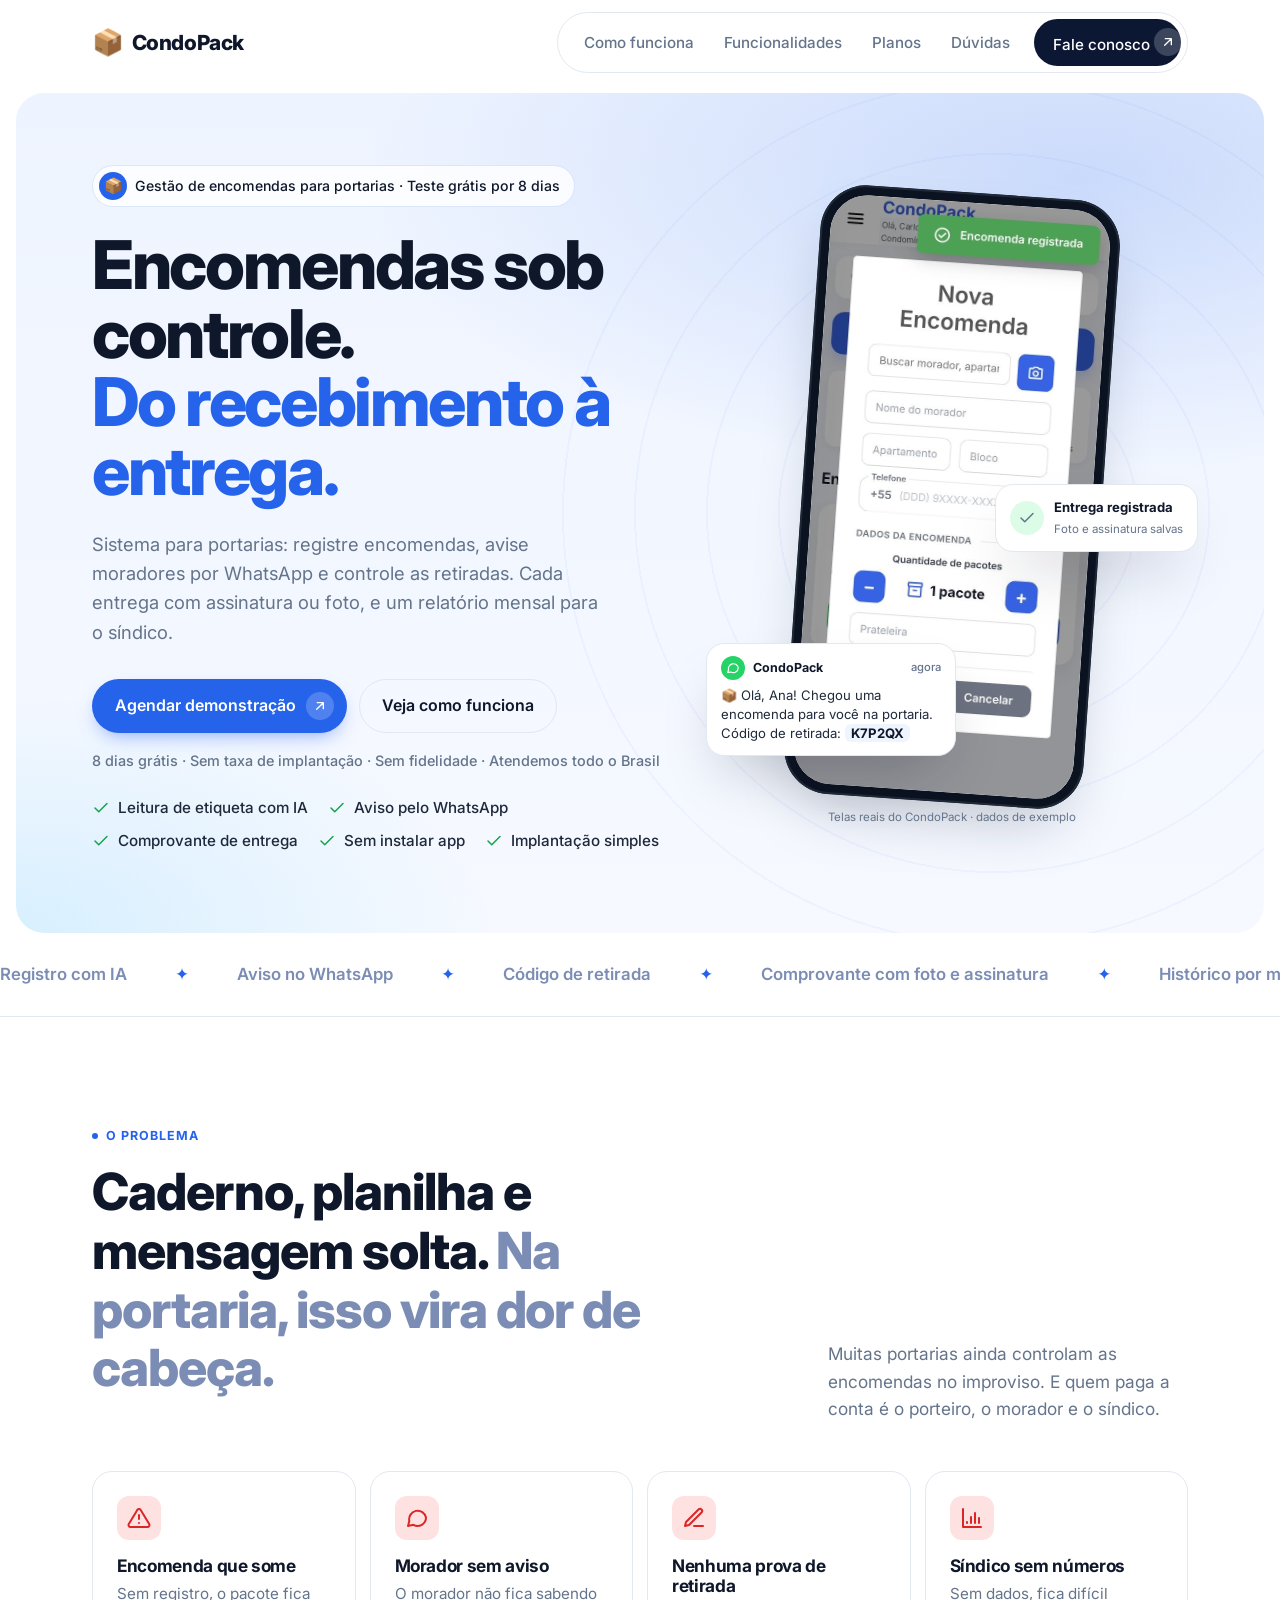
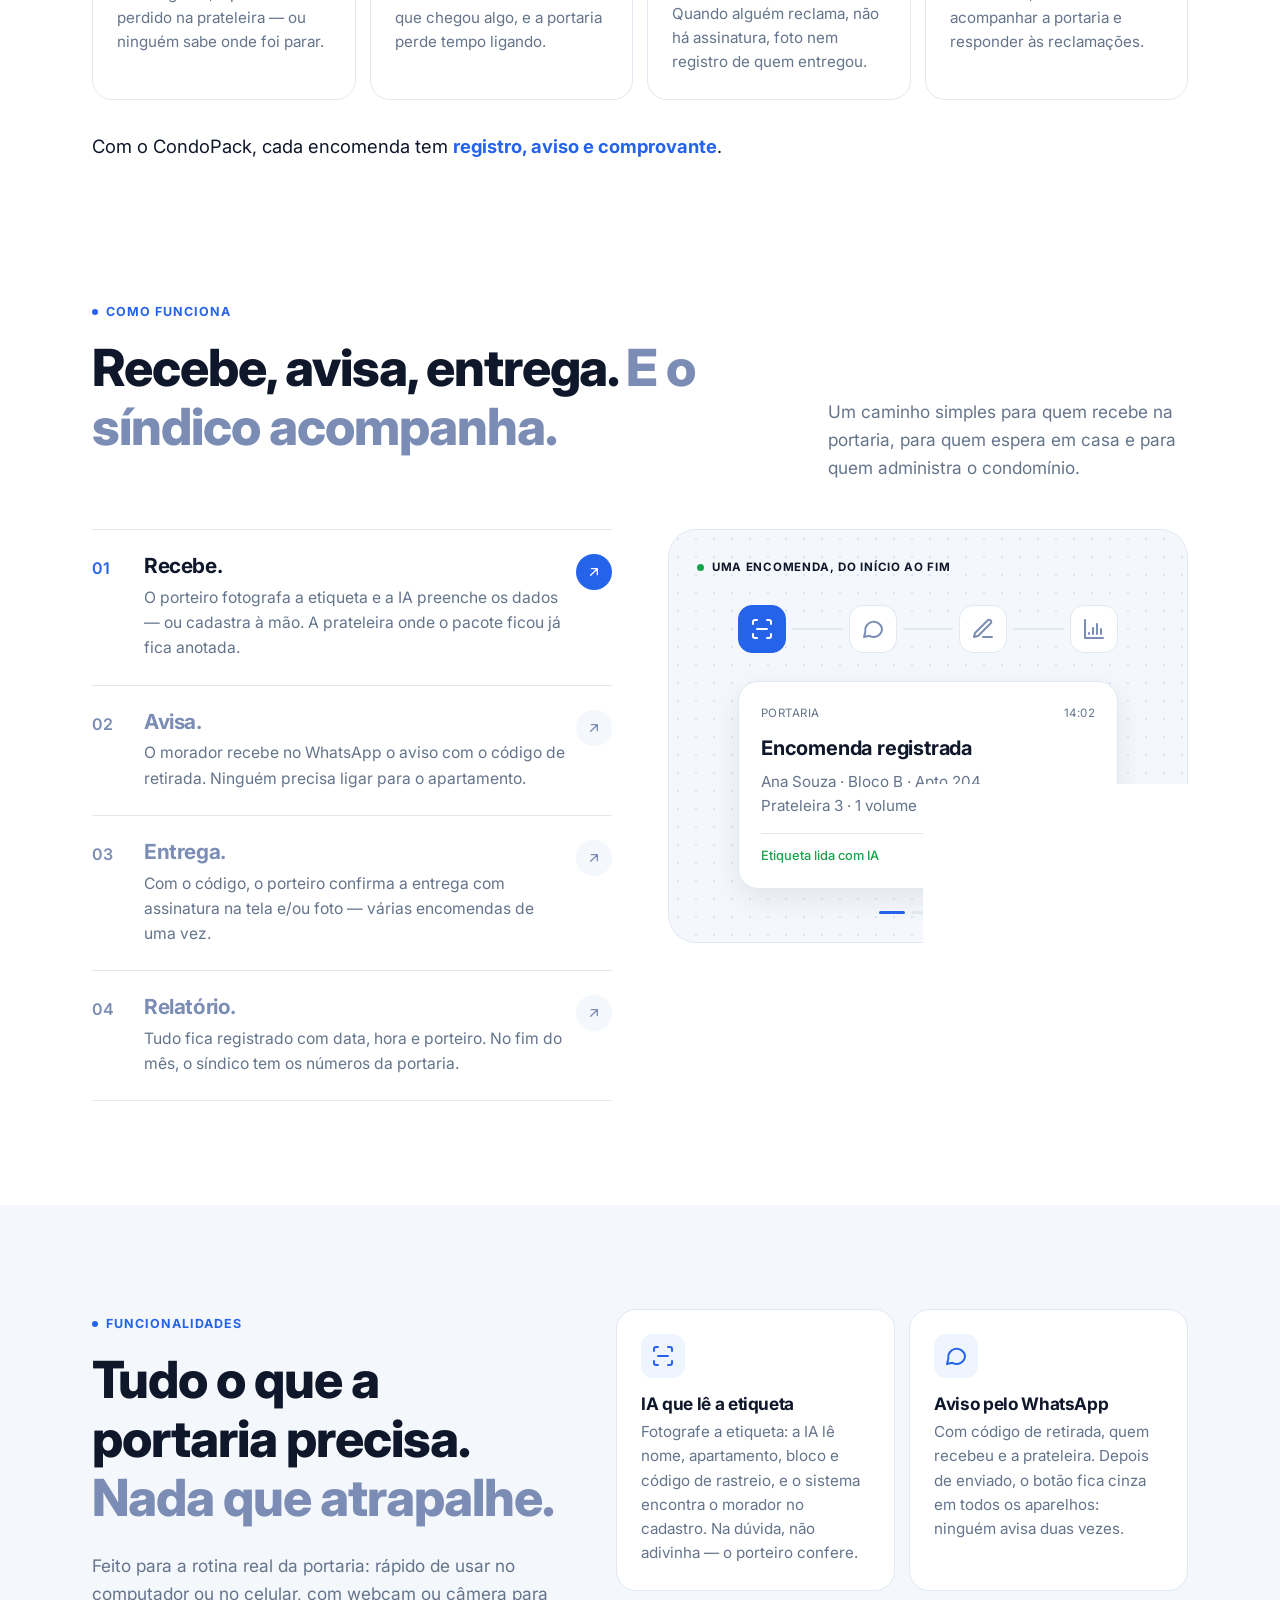
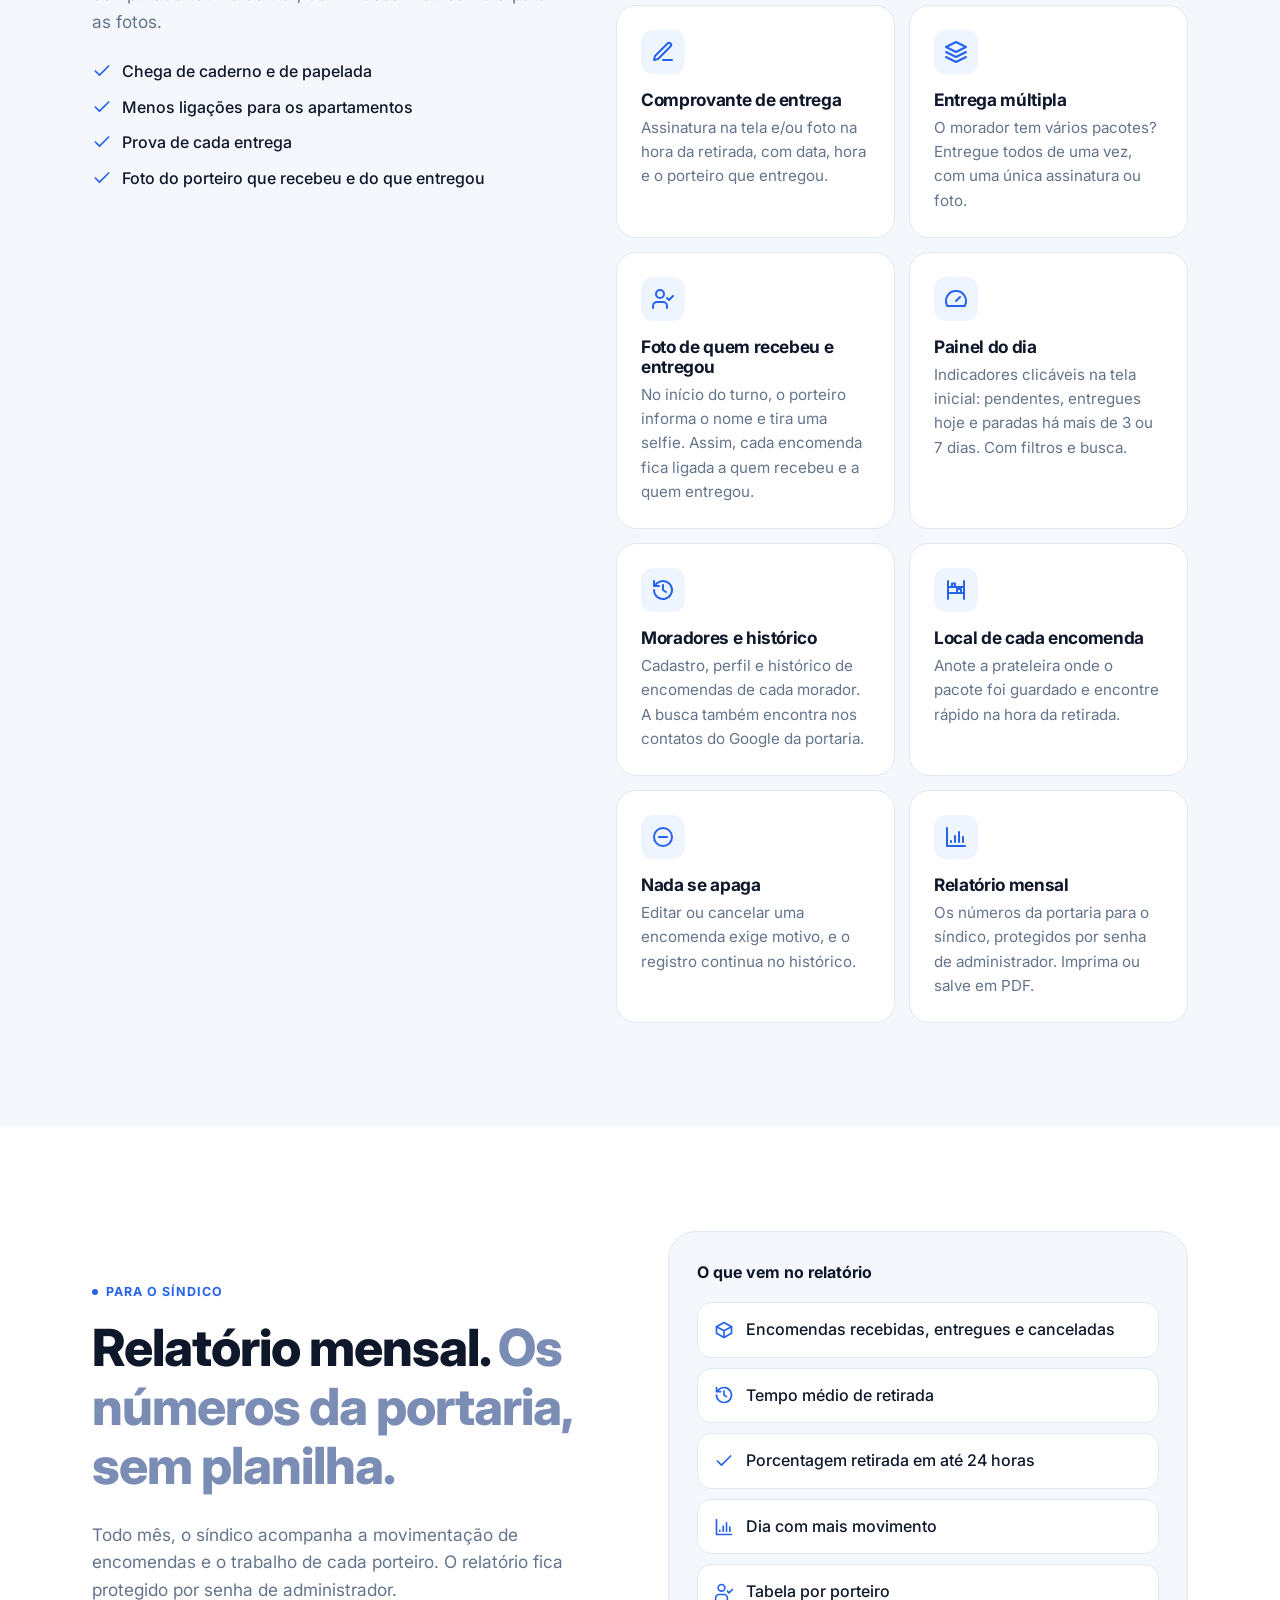
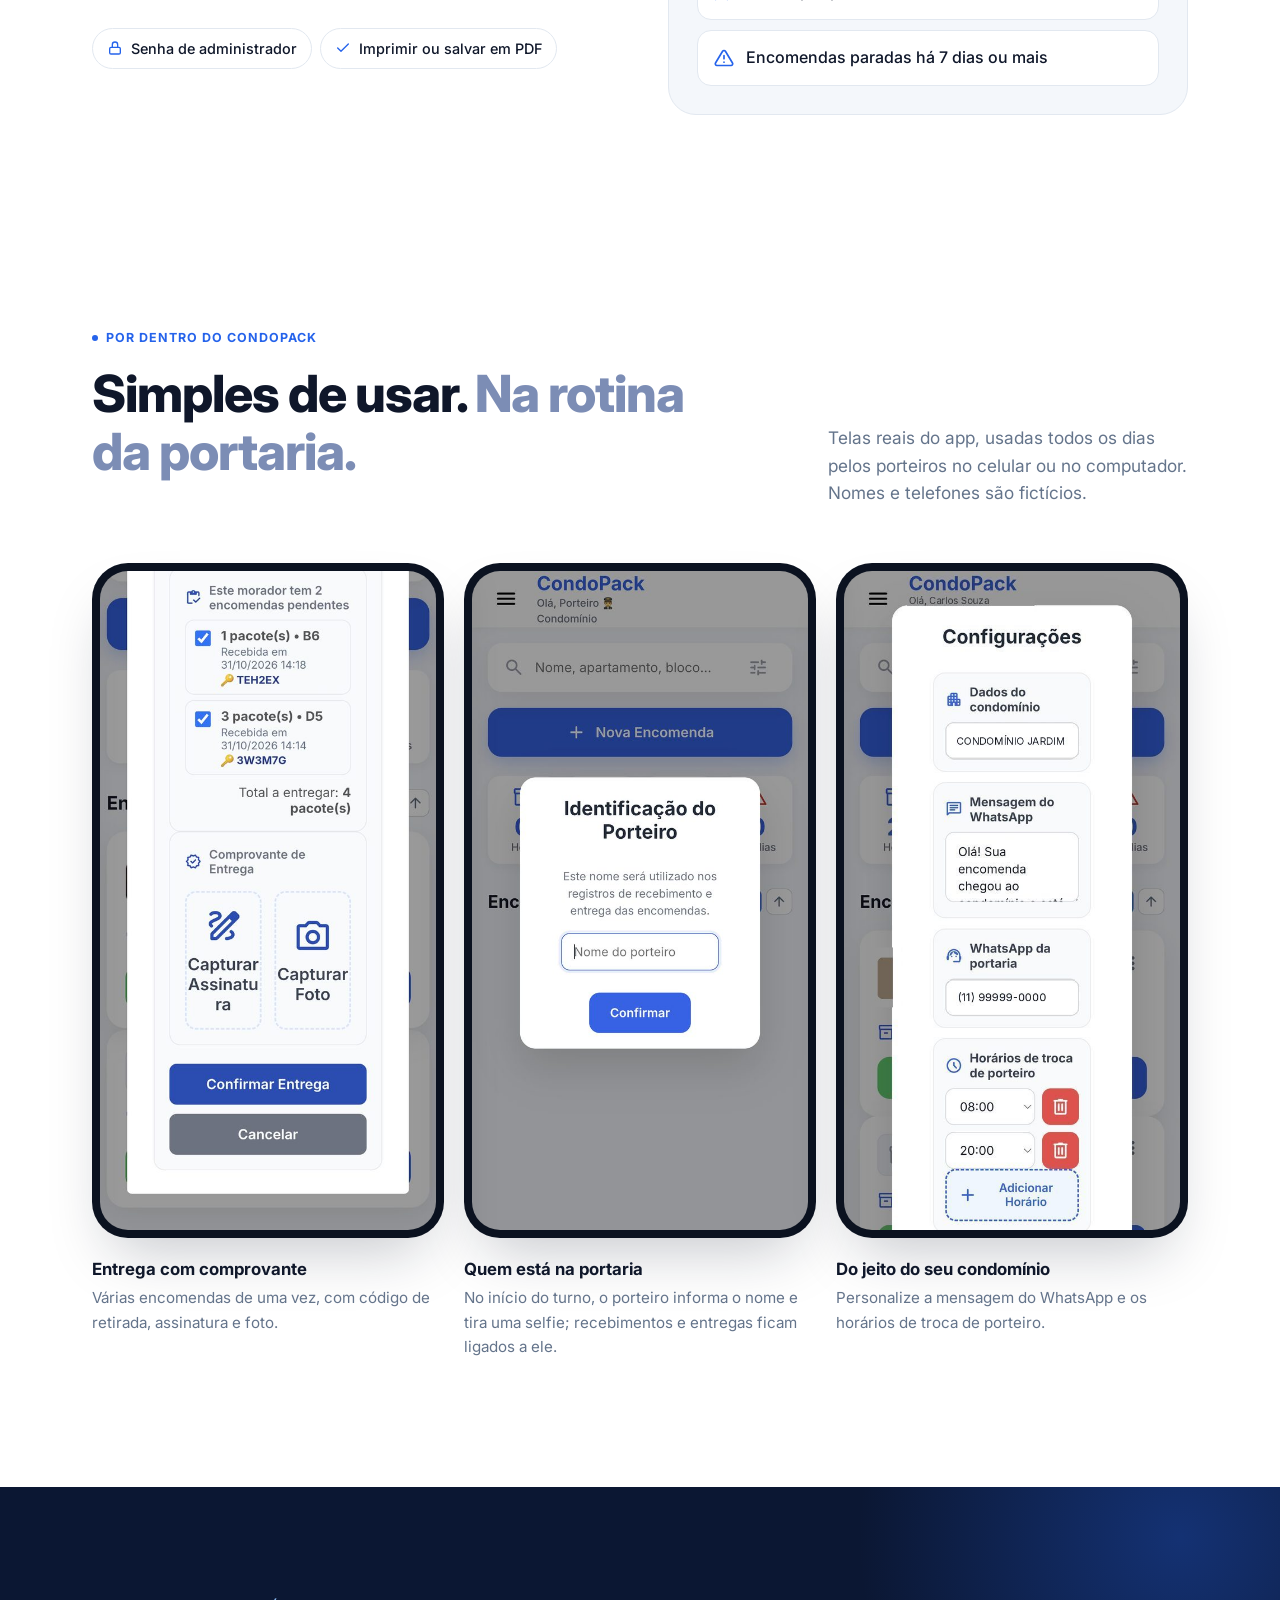
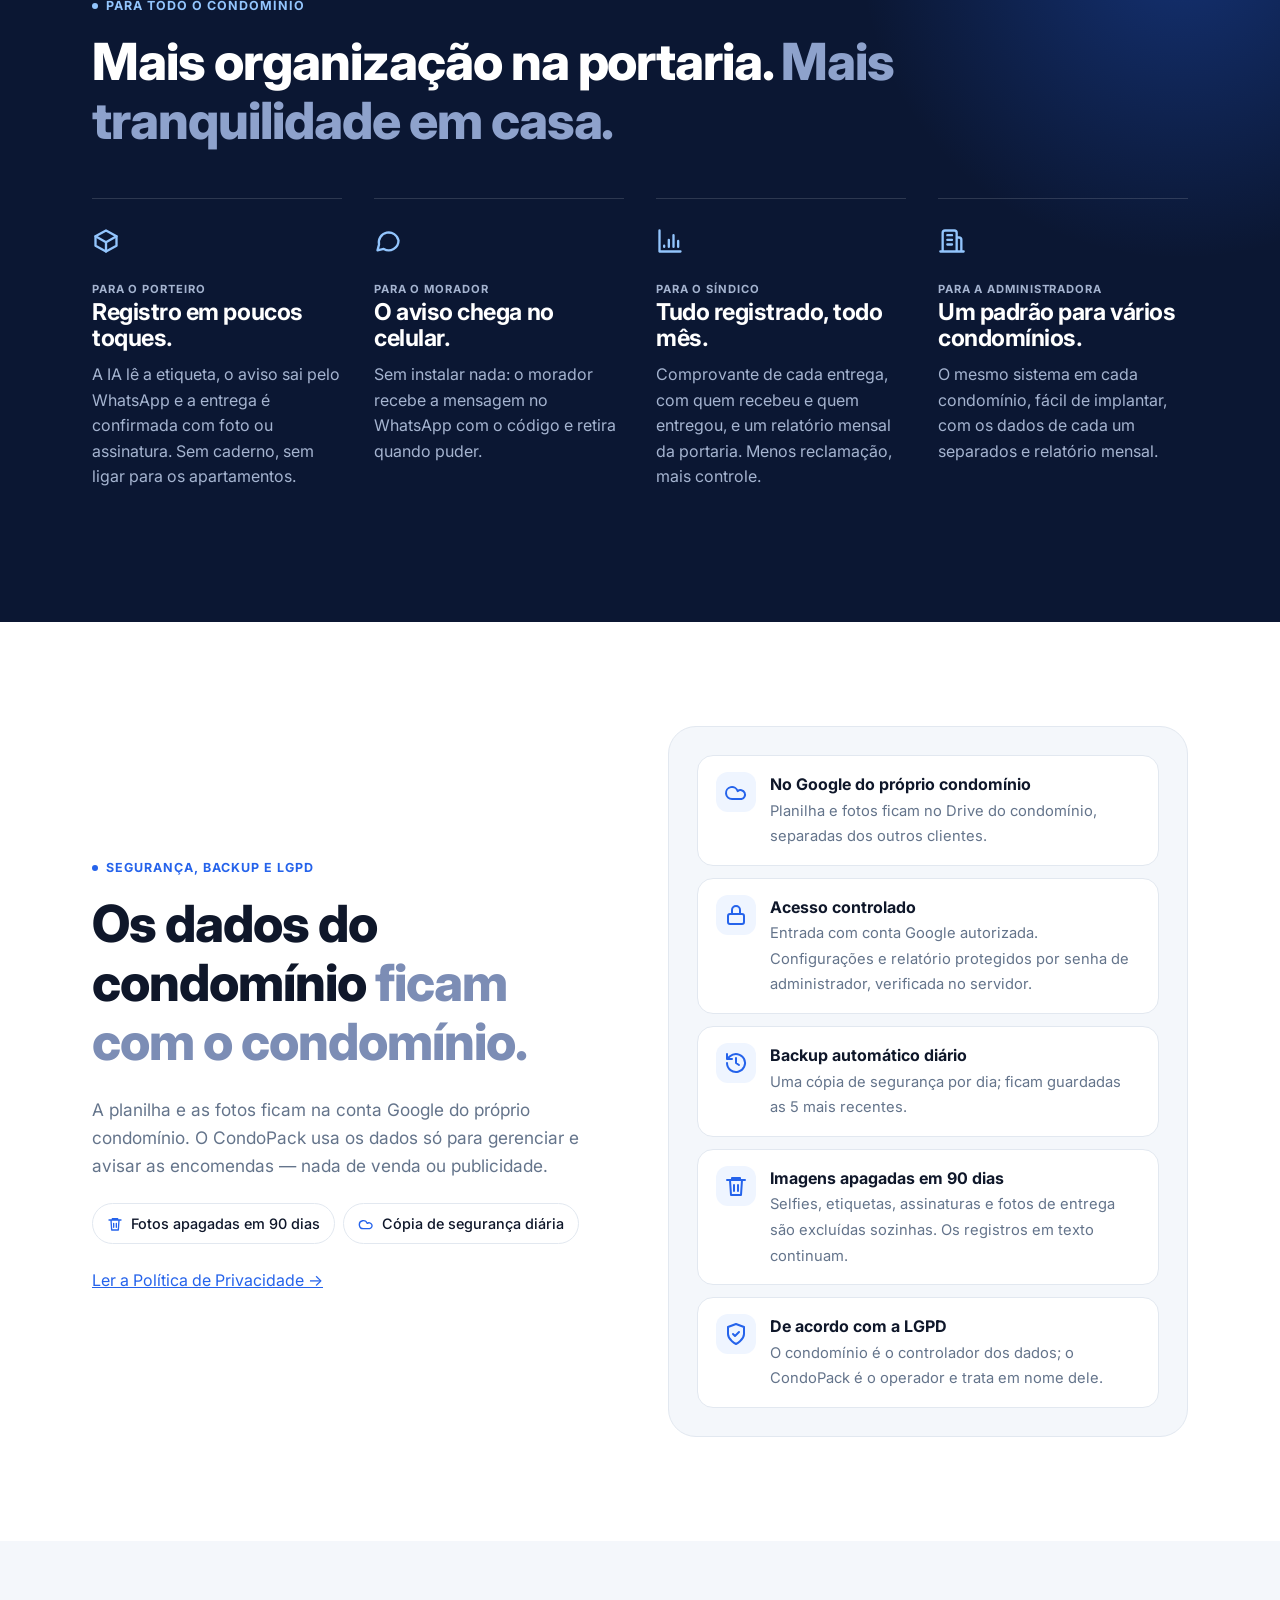
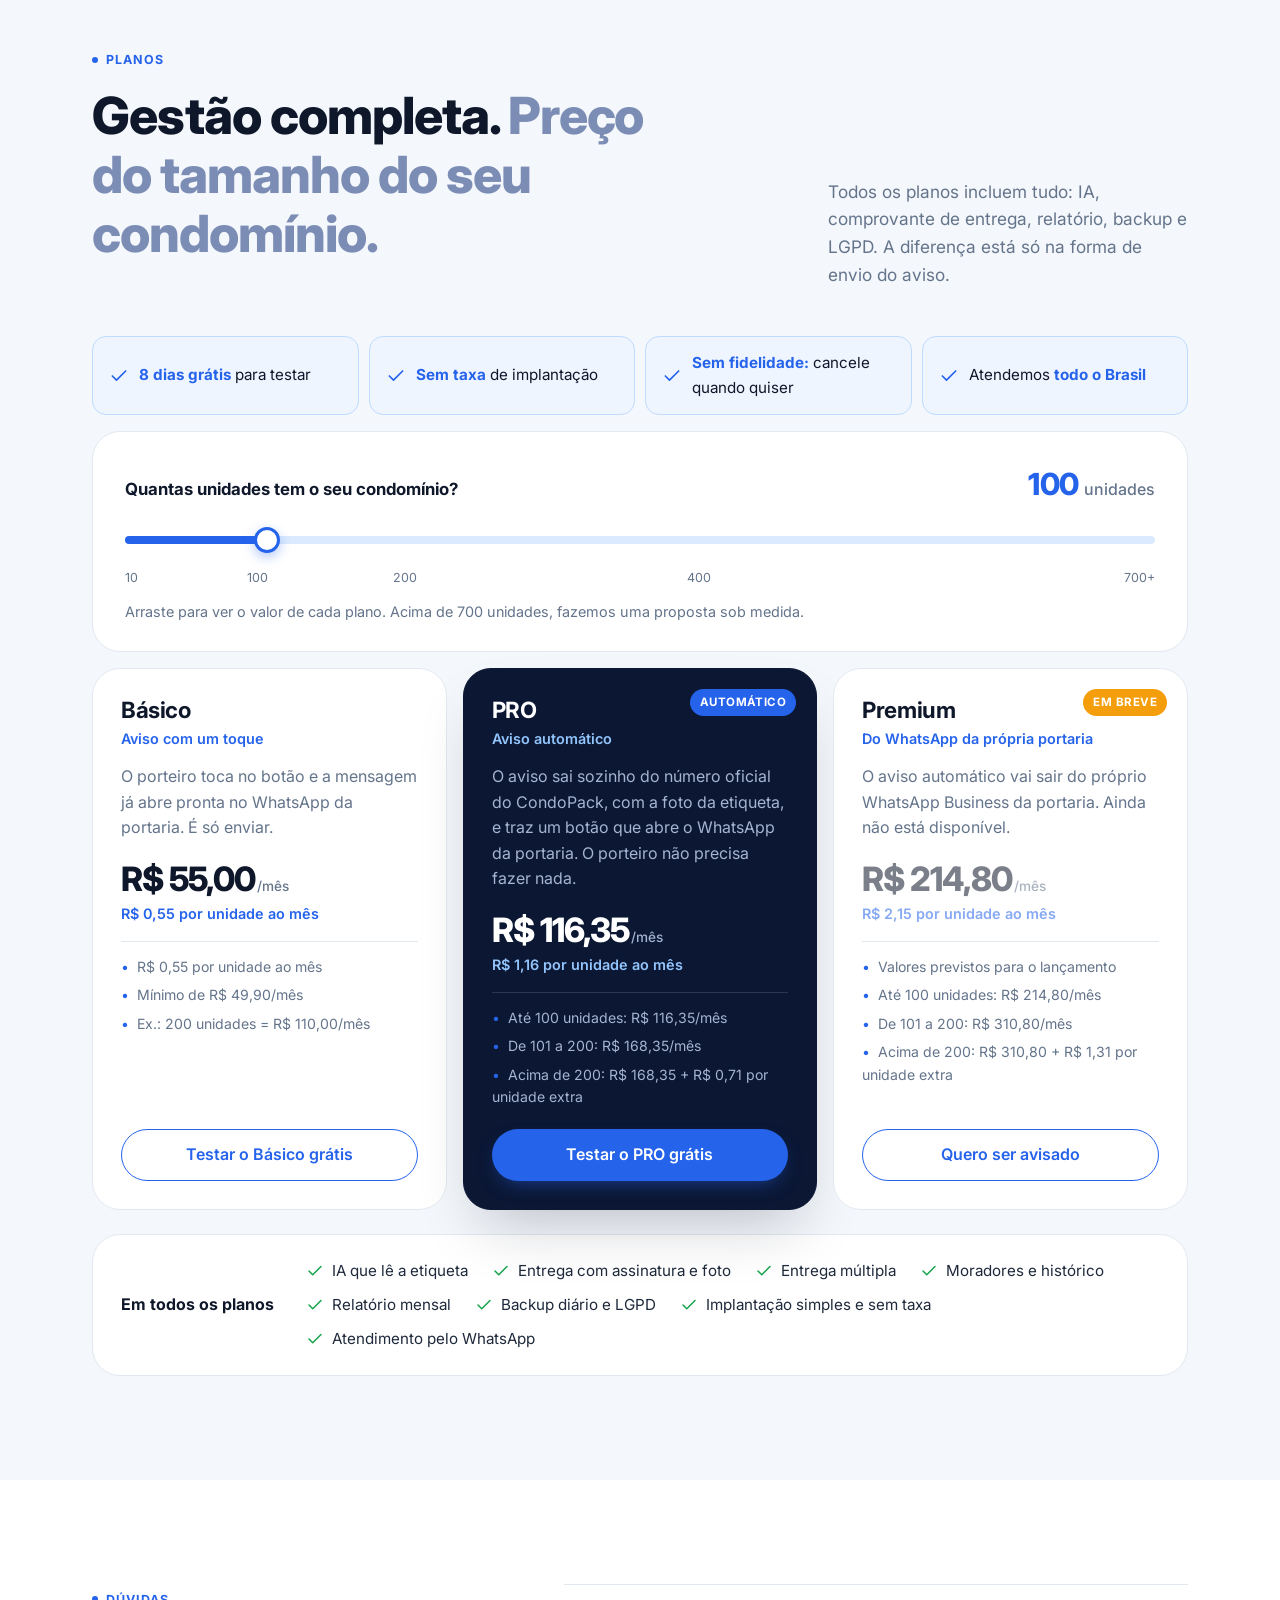
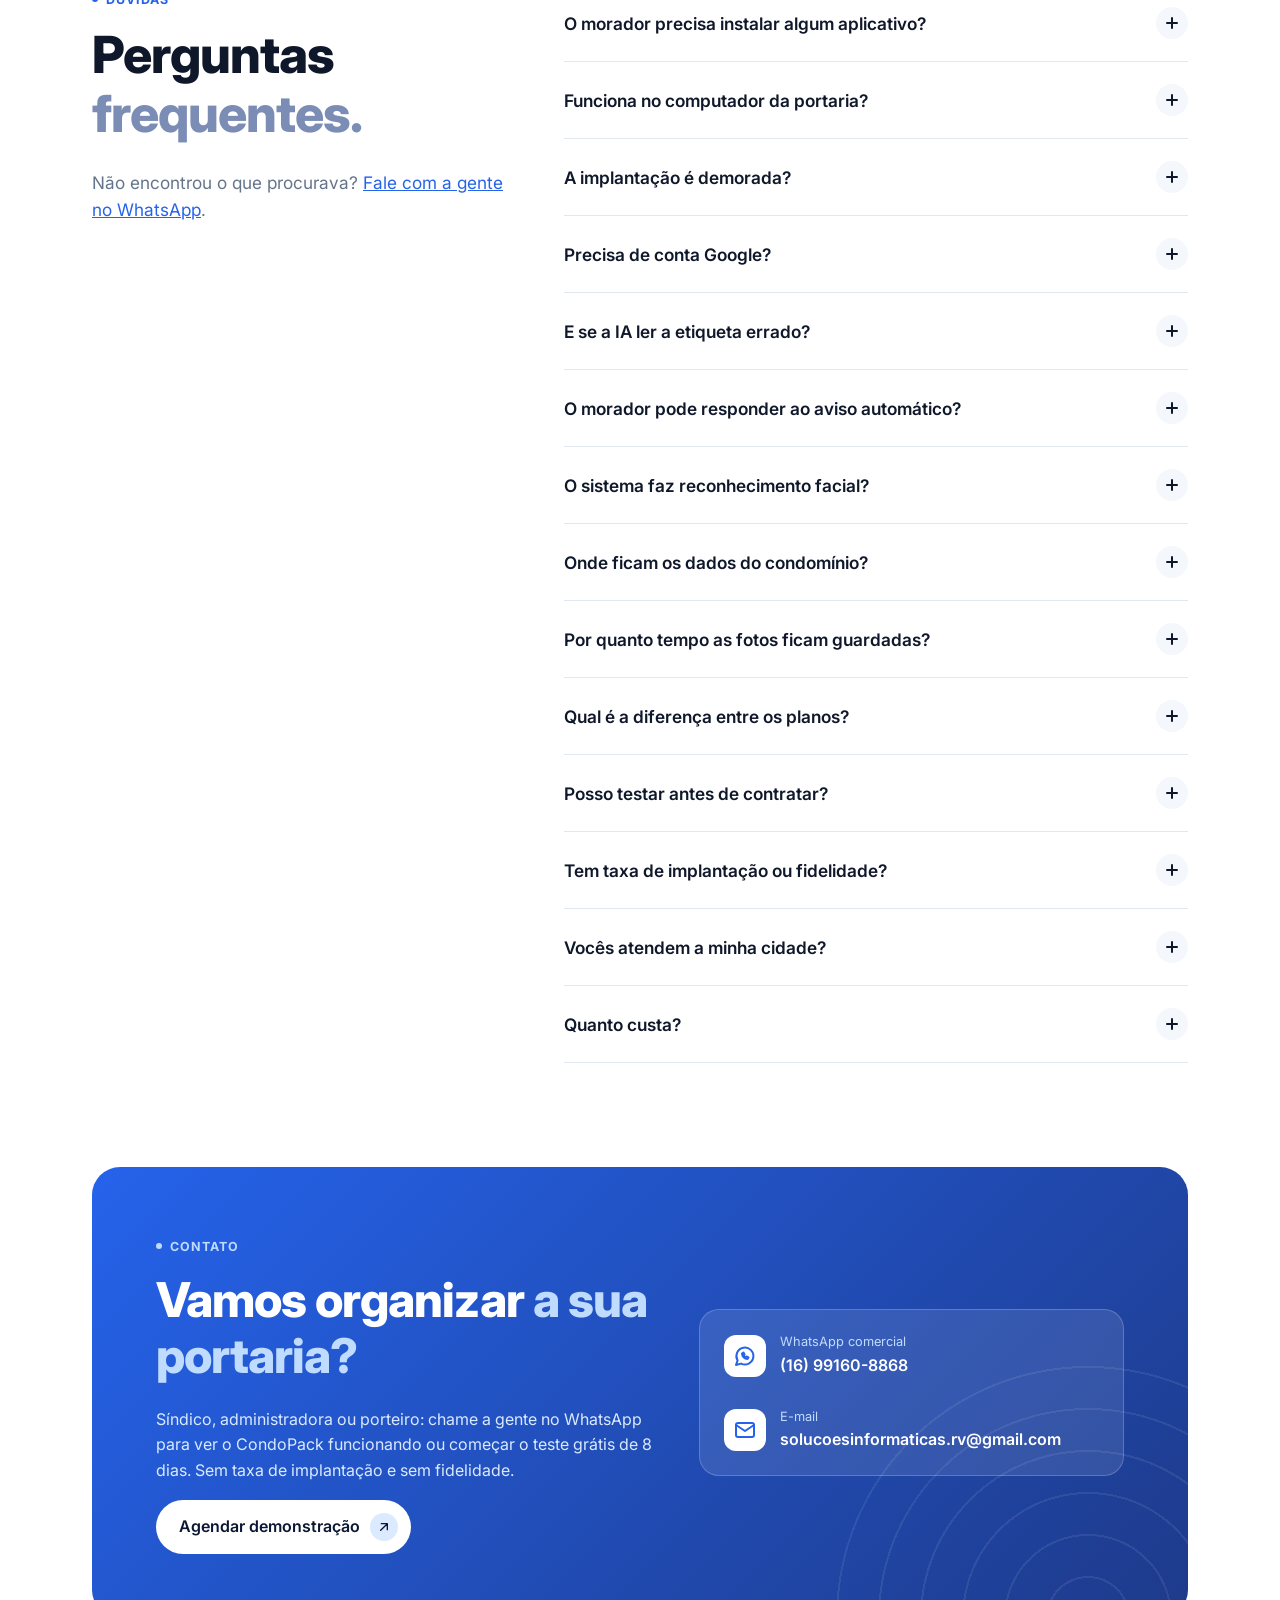
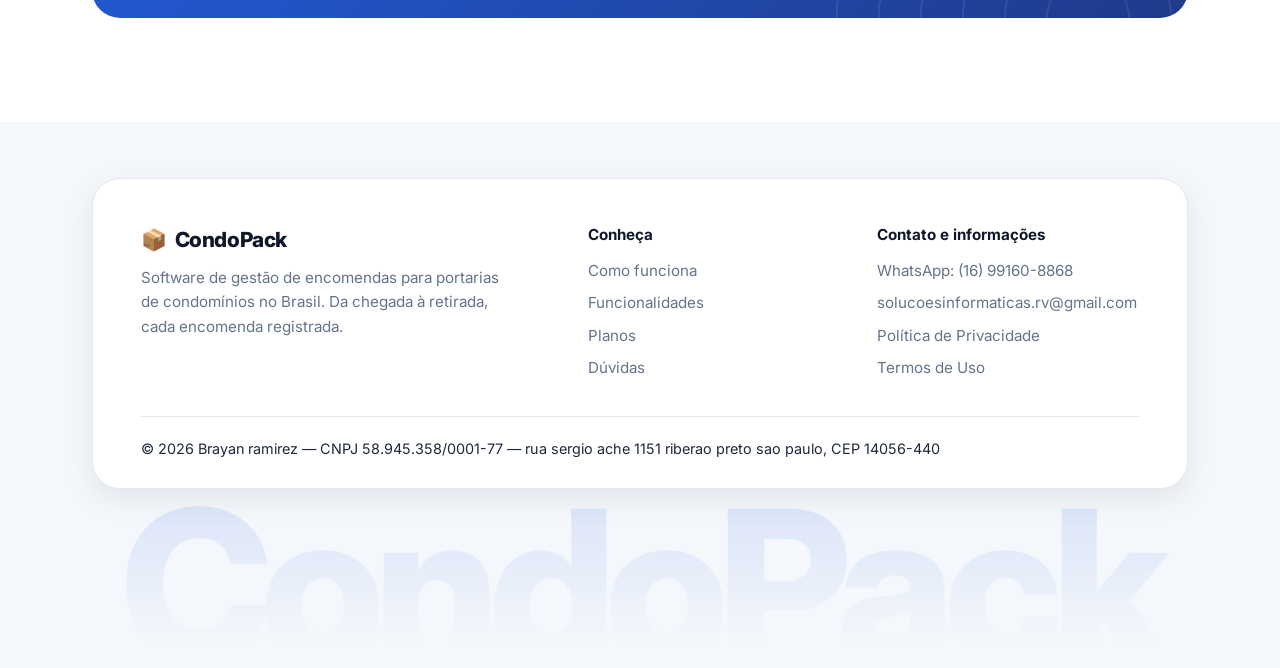
==== commit 874e381e: "Adiciona teste grátis de 8 dias, sem taxa de implantação, sem fidelidade e atendimento em todo o Bra" ====
--- a/index.html
+++ b/index.html
@@ -43,7 +43,8 @@
         "applicationCategory": "BusinessApplication",
         "operatingSystem": "Web",
         "description": "Sistema para portarias: registre encomendas, avise moradores por WhatsApp e controle as retiradas.",
-        "inLanguage": "pt-BR"
+        "inLanguage": "pt-BR",
+        "areaServed": { "@type": "Country", "name": "Brasil" }
       }
     ]
   }
@@ -103,13 +104,14 @@
         <div class="hero-rings" aria-hidden="true"></div>
         <div class="container hero-grid">
           <div>
-            <p class="hero-badge"><span class="hero-badge-icon" aria-hidden="true">📦</span> Gestão de encomendas para portarias</p>
+            <p class="hero-badge"><span class="hero-badge-icon" aria-hidden="true">📦</span> Gestão de encomendas para portarias · Teste grátis por 8 dias</p>
             <h1 id="titulo-hero">Encomendas sob controle. <span class="accent">Do recebimento à entrega.</span></h1>
             <p class="lead">Sistema para portarias: registre encomendas, avise moradores por WhatsApp e controle as retiradas. Cada entrega com assinatura ou foto, e um relatório mensal para o síndico.</p>
             <div class="hero-actions">
               <a class="btn btn-primary" href="https://wa.me/5516991608868?text=Ol%C3%A1%2C%20quero%20agendar%20uma%20demonstra%C3%A7%C3%A3o%20do%20CondoPack" target="_blank" rel="noopener">Agendar demonstração <span class="btn-arrow" aria-hidden="true"><svg class="icon"><use href="#i-arrow"/></svg></span></a>
               <a class="btn btn-ghost" href="#como-funciona">Veja como funciona</a>
             </div>
+            <p class="hero-terms">8 dias grátis · Sem taxa de implantação · Sem fidelidade · Atendemos todo o Brasil</p>
             <ul class="hero-points">
               <li><svg class="icon" aria-hidden="true"><use href="#i-check"/></svg> Leitura de etiqueta com IA</li>
               <li><svg class="icon" aria-hidden="true"><use href="#i-check"/></svg> Aviso pelo WhatsApp</li>
@@ -472,6 +474,13 @@
           <p class="lead-text">Todos os planos incluem tudo: IA, comprovante de entrega, relatório, backup e LGPD. A diferença está só na forma de envio do aviso.</p>
         </div>
 
+        <ul class="offer-strip">
+          <li><svg class="icon" aria-hidden="true"><use href="#i-check"/></svg> <span><strong>8 dias grátis</strong> para testar</span></li>
+          <li><svg class="icon" aria-hidden="true"><use href="#i-check"/></svg> <span><strong>Sem taxa</strong> de implantação</span></li>
+          <li><svg class="icon" aria-hidden="true"><use href="#i-check"/></svg> <span><strong>Sem fidelidade:</strong> cancele quando quiser</span></li>
+          <li><svg class="icon" aria-hidden="true"><use href="#i-check"/></svg> <span>Atendemos <strong>todo o Brasil</strong></span></li>
+        </ul>
+
         <div class="calc" data-calc>
           <div class="calc-top">
             <label class="calc-label" for="unidades">Quantas unidades tem o seu condomínio?</label>
@@ -494,7 +503,7 @@
               <li>Mínimo de R$ 49,90/mês</li>
               <li>Ex.: 200 unidades = R$ 110,00/mês</li>
             </ul>
-            <a class="btn btn-outline" href="https://wa.me/5516991608868?text=Ol%C3%A1%2C%20quero%20contratar%20o%20plano%20B%C3%A1sico%20do%20CondoPack" target="_blank" rel="noopener">Quero o Básico</a>
+            <a class="btn btn-outline" href="https://wa.me/5516991608868?text=Ol%C3%A1%2C%20quero%20testar%20gr%C3%A1tis%20o%20plano%20B%C3%A1sico%20do%20CondoPack" target="_blank" rel="noopener">Testar o Básico grátis</a>
           </article>
           <article class="plan plan-featured" data-plan="pro">
             <span class="plan-badge">Automático</span>
@@ -508,7 +517,7 @@
               <li>De 101 a 200: R$ 168,35/mês</li>
               <li>Acima de 200: R$ 168,35 + R$ 0,71 por unidade extra</li>
             </ul>
-            <a class="btn btn-primary" href="https://wa.me/5516991608868?text=Ol%C3%A1%2C%20quero%20contratar%20o%20plano%20PRO%20do%20CondoPack" target="_blank" rel="noopener">Quero o PRO</a>
+            <a class="btn btn-primary" href="https://wa.me/5516991608868?text=Ol%C3%A1%2C%20quero%20testar%20gr%C3%A1tis%20o%20plano%20PRO%20do%20CondoPack" target="_blank" rel="noopener">Testar o PRO grátis</a>
           </article>
           <article class="plan plan-soon" data-plan="premium">
             <span class="plan-badge">Em breve</span>
@@ -535,7 +544,7 @@
             <li><svg class="icon" aria-hidden="true"><use href="#i-check"/></svg> Moradores e histórico</li>
             <li><svg class="icon" aria-hidden="true"><use href="#i-check"/></svg> Relatório mensal</li>
             <li><svg class="icon" aria-hidden="true"><use href="#i-check"/></svg> Backup diário e LGPD</li>
-            <li><svg class="icon" aria-hidden="true"><use href="#i-check"/></svg> Implantação simples</li>
+            <li><svg class="icon" aria-hidden="true"><use href="#i-check"/></svg> Implantação simples e sem taxa</li>
             <li><svg class="icon" aria-hidden="true"><use href="#i-check"/></svg> Atendimento pelo WhatsApp</li>
           </ul>
         </div>
@@ -592,6 +601,18 @@
             <p>Só a forma de envio do aviso. No Básico, o porteiro toca no botão e envia a mensagem pronta pelo WhatsApp da portaria. No PRO, o aviso sai sozinho do número oficial do CondoPack, com a foto da etiqueta. O Premium, com envio automático pelo próprio WhatsApp Business da portaria, chega em breve.</p>
           </details>
           <details>
+            <summary>Posso testar antes de contratar? <span class="plus" aria-hidden="true"></span></summary>
+            <p>Sim. Você testa o CondoPack grátis por 8 dias, sem compromisso.</p>
+          </details>
+          <details>
+            <summary>Tem taxa de implantação ou fidelidade? <span class="plus" aria-hidden="true"></span></summary>
+            <p>Não. Não cobramos taxa de implantação e não há fidelidade: você pode cancelar quando quiser.</p>
+          </details>
+          <details>
+            <summary>Vocês atendem a minha cidade? <span class="plus" aria-hidden="true"></span></summary>
+            <p>Sim. O CondoPack funciona pela internet e atende condomínios em todo o Brasil.</p>
+          </details>
+          <details>
             <summary>Quanto custa? <span class="plus" aria-hidden="true"></span></summary>
             <p>Depende do plano e do número de unidades. Use a <a href="#planos">calculadora dos planos</a> para ver o valor mensal; acima de 700 unidades, fazemos uma proposta sob medida.</p>
           </details>
@@ -606,7 +627,7 @@
           <div>
             <span class="eyebrow" style="color:#BFDBFE">Contato</span>
             <h2 id="titulo-contato">Vamos organizar <span class="tone">a sua portaria?</span></h2>
-            <p>Síndico, administradora ou porteiro: chame a gente no WhatsApp para ver o CondoPack funcionando ou tirar dúvidas sobre os planos.</p>
+            <p>Síndico, administradora ou porteiro: chame a gente no WhatsApp para ver o CondoPack funcionando ou começar o teste grátis de 8 dias. Sem taxa de implantação e sem fidelidade.</p>
             <a class="btn btn-white" href="https://wa.me/5516991608868?text=Ol%C3%A1%2C%20quero%20agendar%20uma%20demonstra%C3%A7%C3%A3o%20do%20CondoPack" target="_blank" rel="noopener">Agendar demonstração <span class="btn-arrow" aria-hidden="true" style="background:var(--blue-soft)"><svg class="icon"><use href="#i-arrow"/></svg></span></a>
           </div>
           <div class="contact-box">
--- a/assets/style.css
+++ b/assets/style.css
@@ -458,3 +458,12 @@
 /* ---------- Plano em breve ---------- */
 .plan-soon .plan-badge { background: #F59E0B; }
 .plan-soon .plan-price, .plan-soon .plan-unit { opacity: .55; }
+
+/* ---------- Condições comerciais ---------- */
+.hero-terms { margin: -16px 0 24px; font-size: .9rem; font-weight: 500; color: var(--muted); }
+.offer-strip { list-style: none; padding: 0; margin: 0 0 16px; display: grid; gap: 10px; }
+@media (min-width: 640px) { .offer-strip { grid-template-columns: 1fr 1fr; } }
+@media (min-width: 1000px) { .offer-strip { grid-template-columns: repeat(4, 1fr); } }
+.offer-strip li { display: flex; align-items: center; gap: 10px; background: var(--blue-tint); border: 1px solid #BFDBFE; border-radius: 14px; padding: 14px 16px; color: var(--ink); font-size: .95rem; }
+.offer-strip strong { color: var(--blue); }
+.offer-strip .icon { width: 20px; height: 20px; color: var(--blue); }
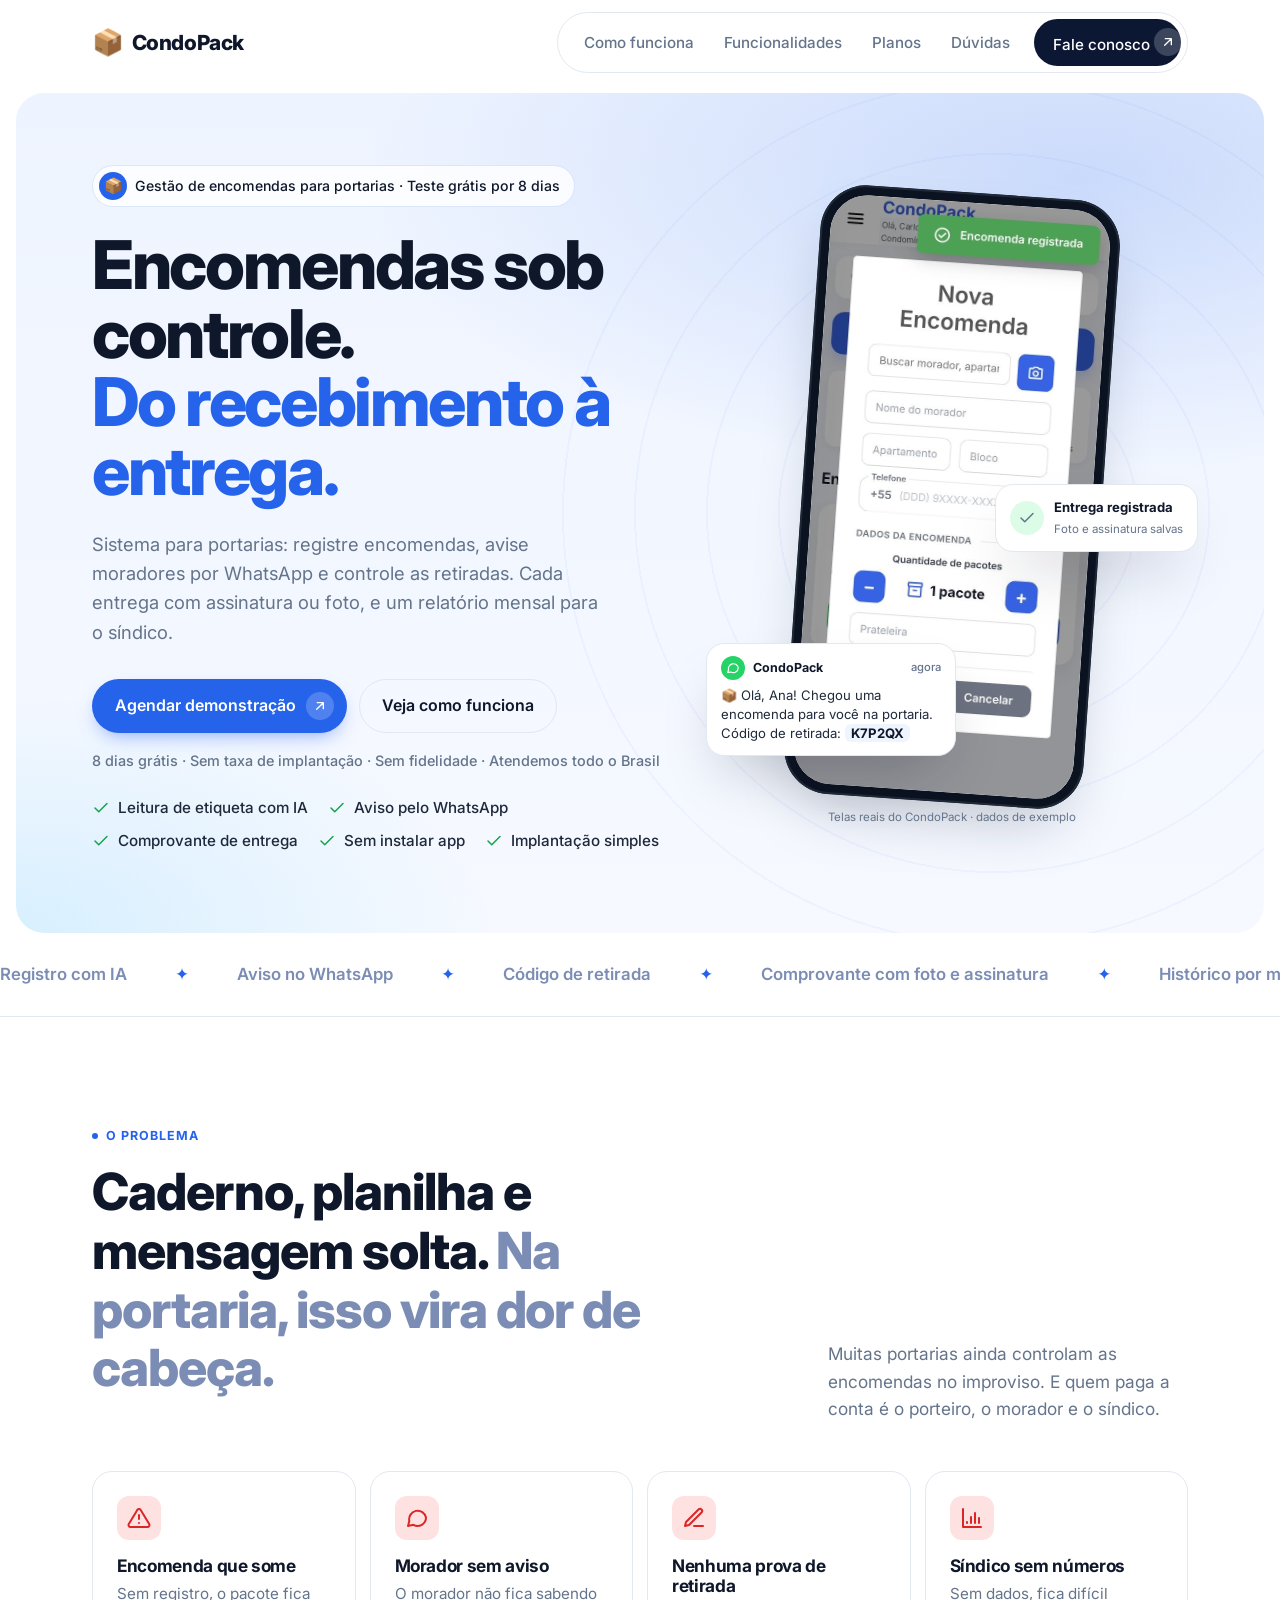
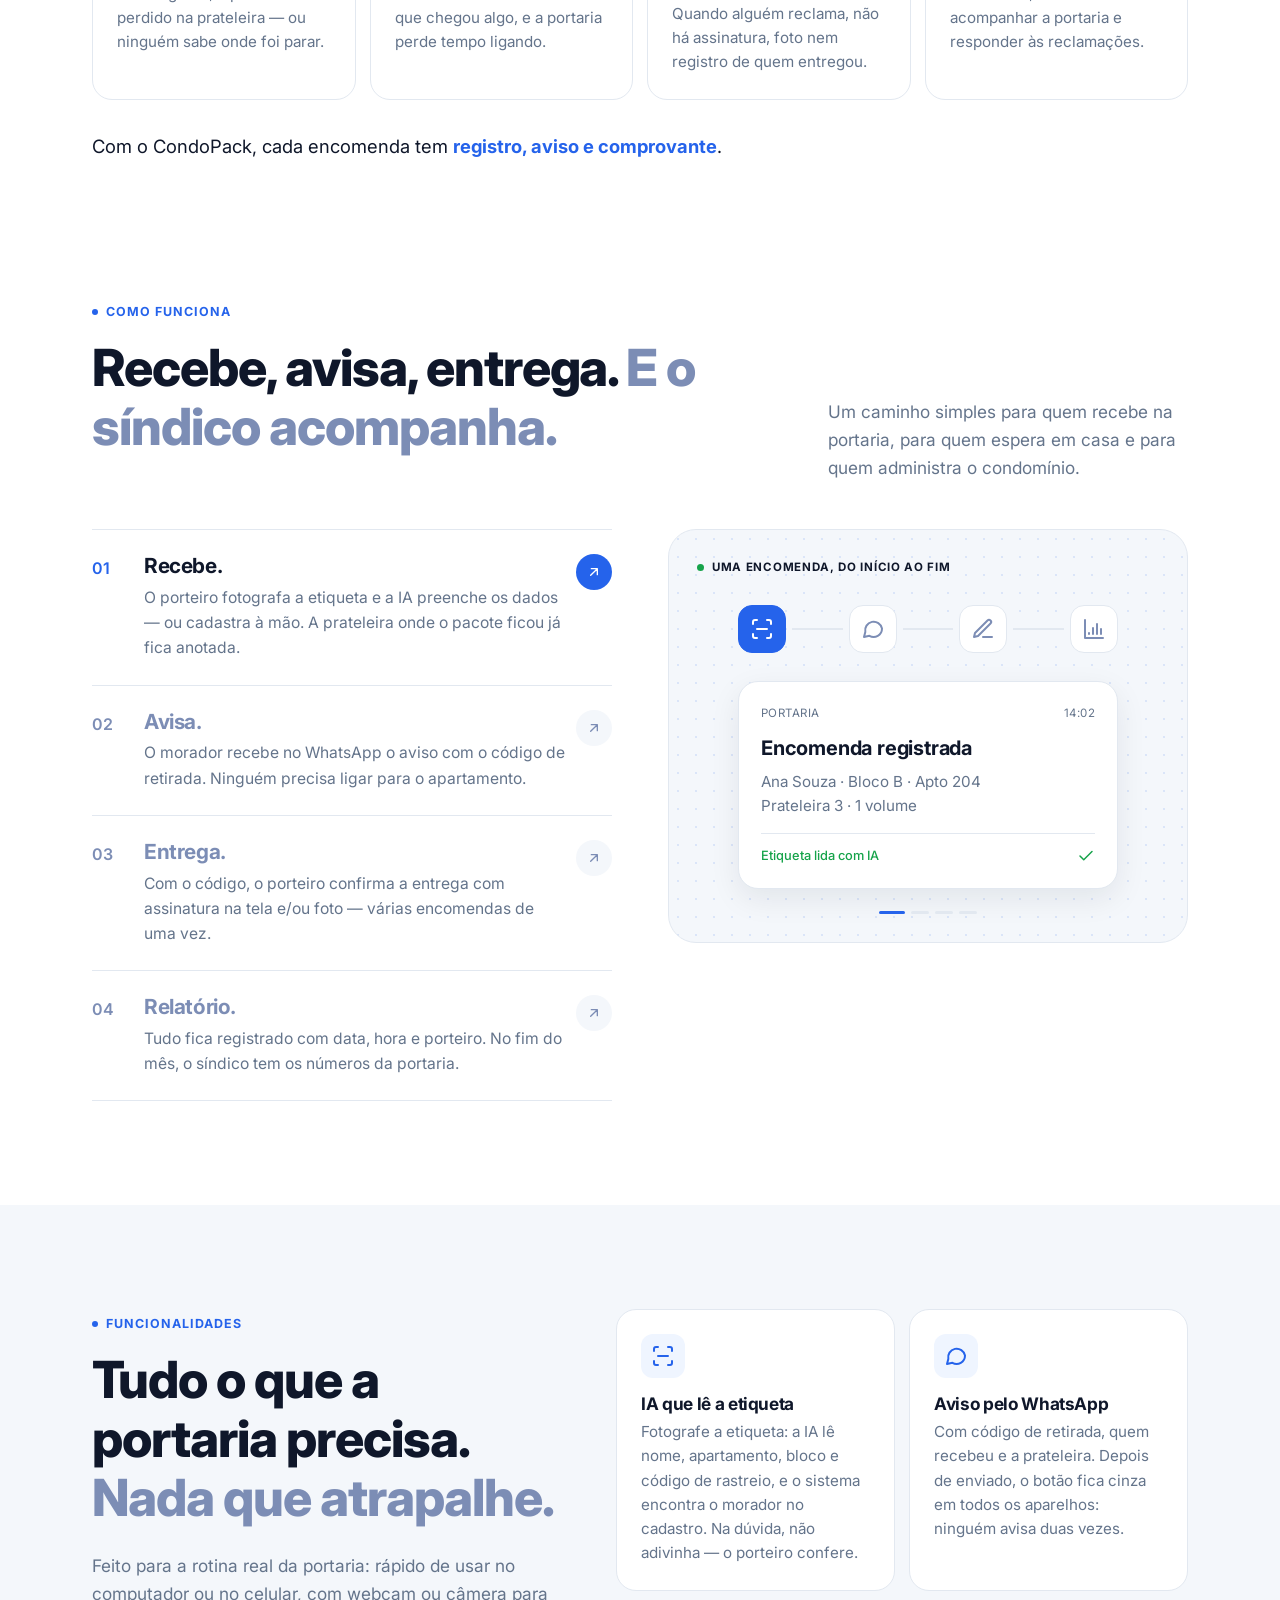
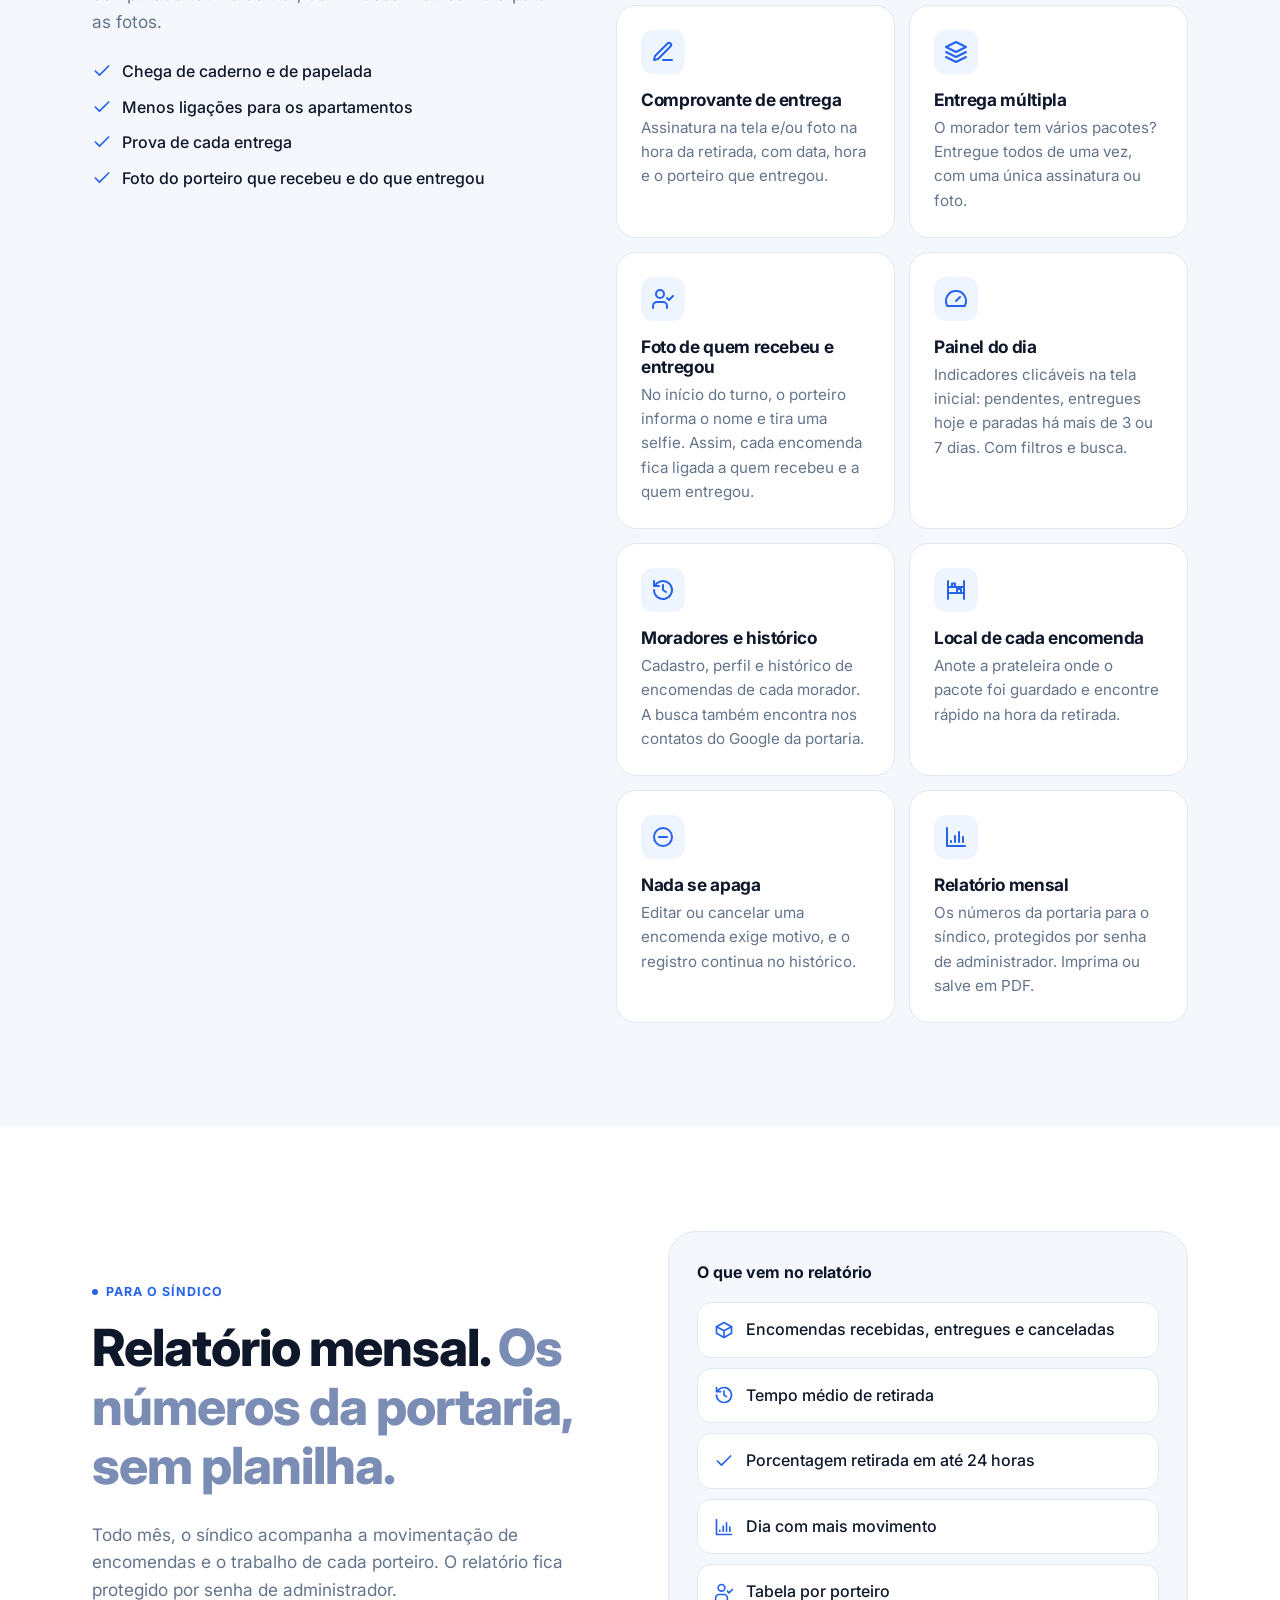
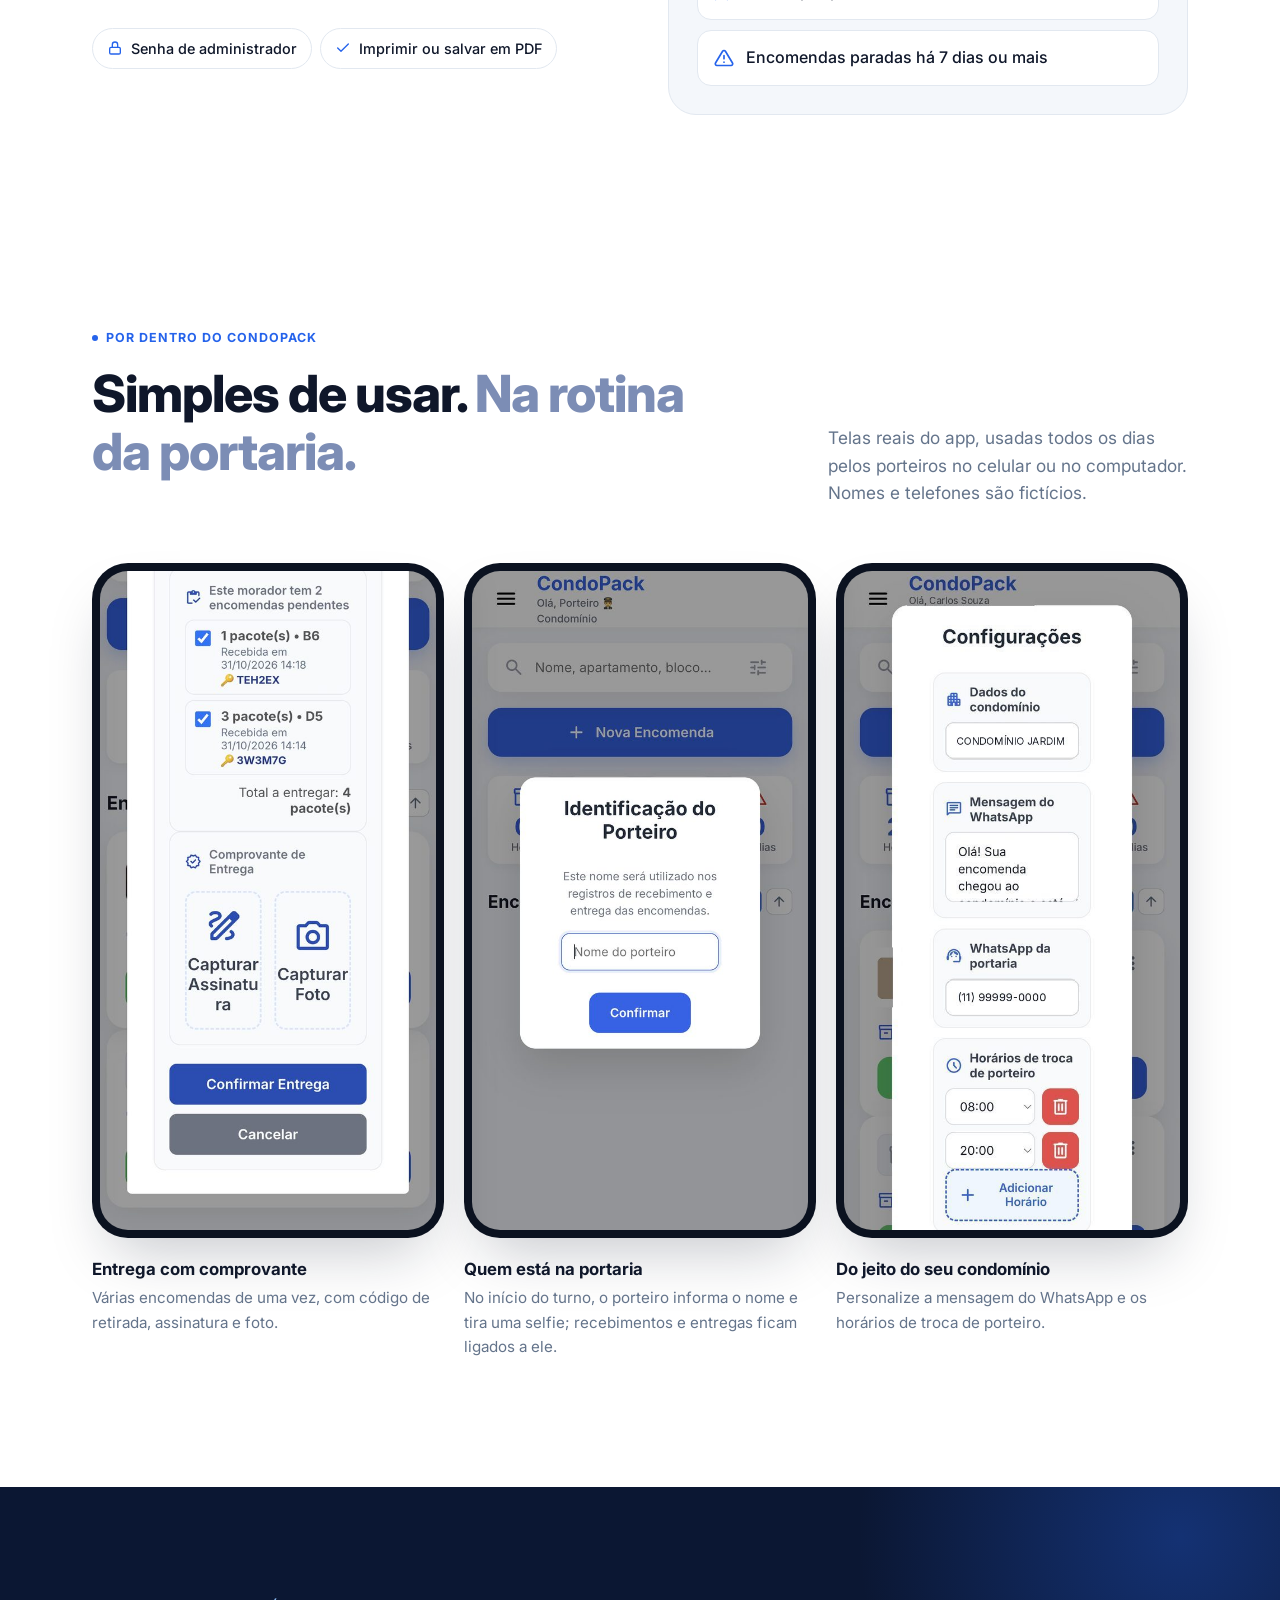
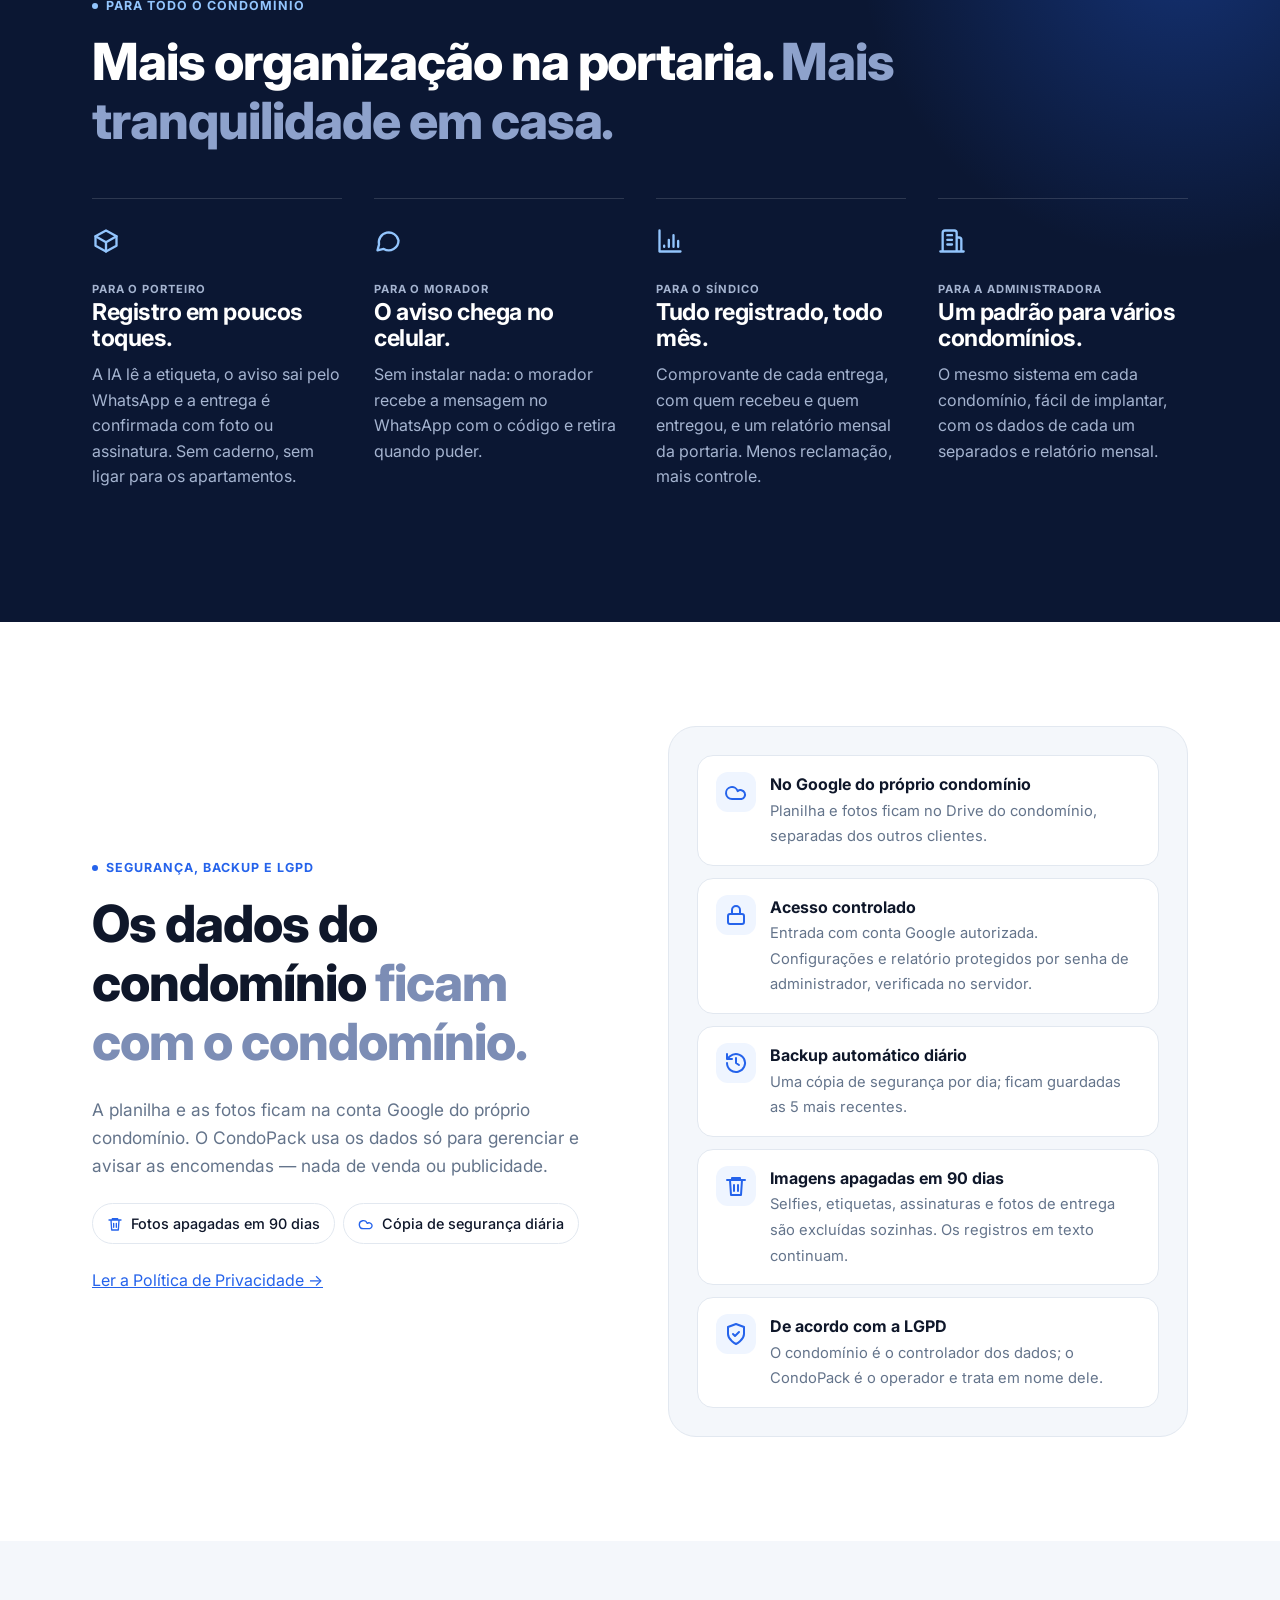
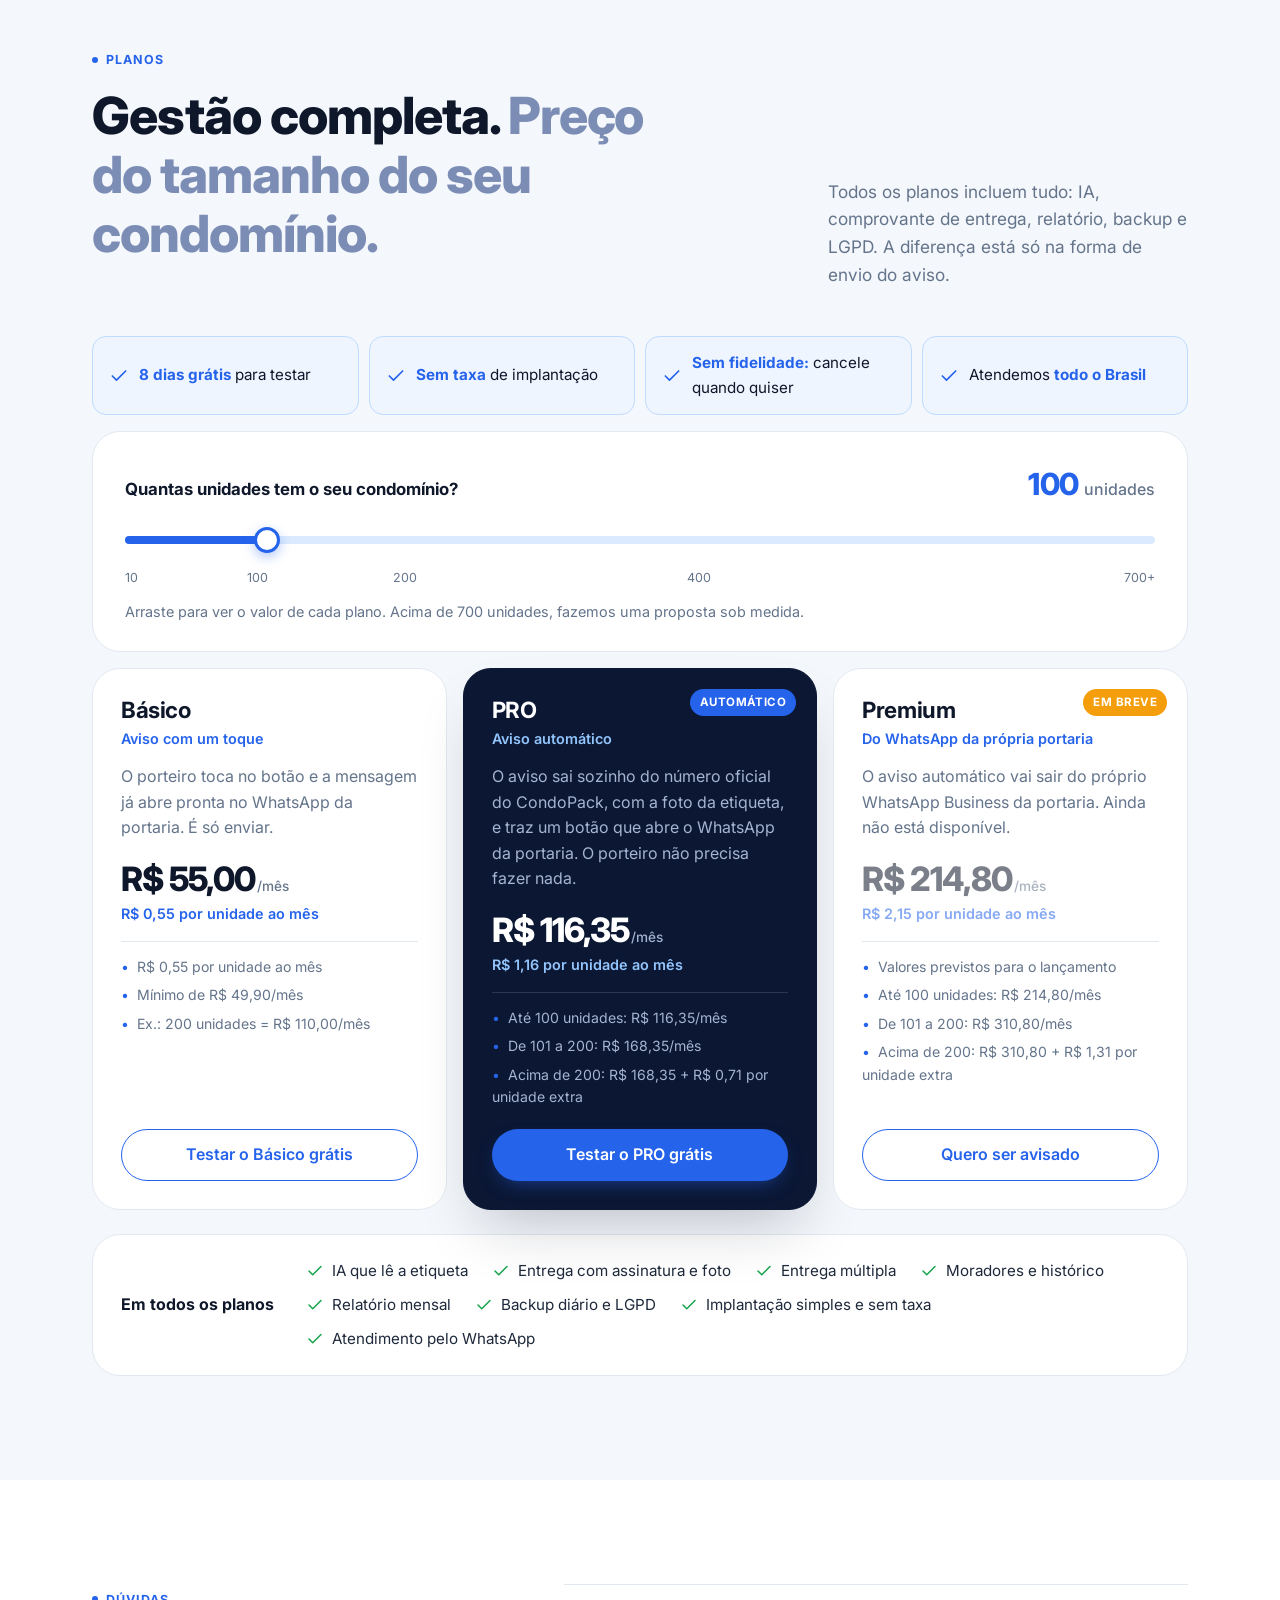
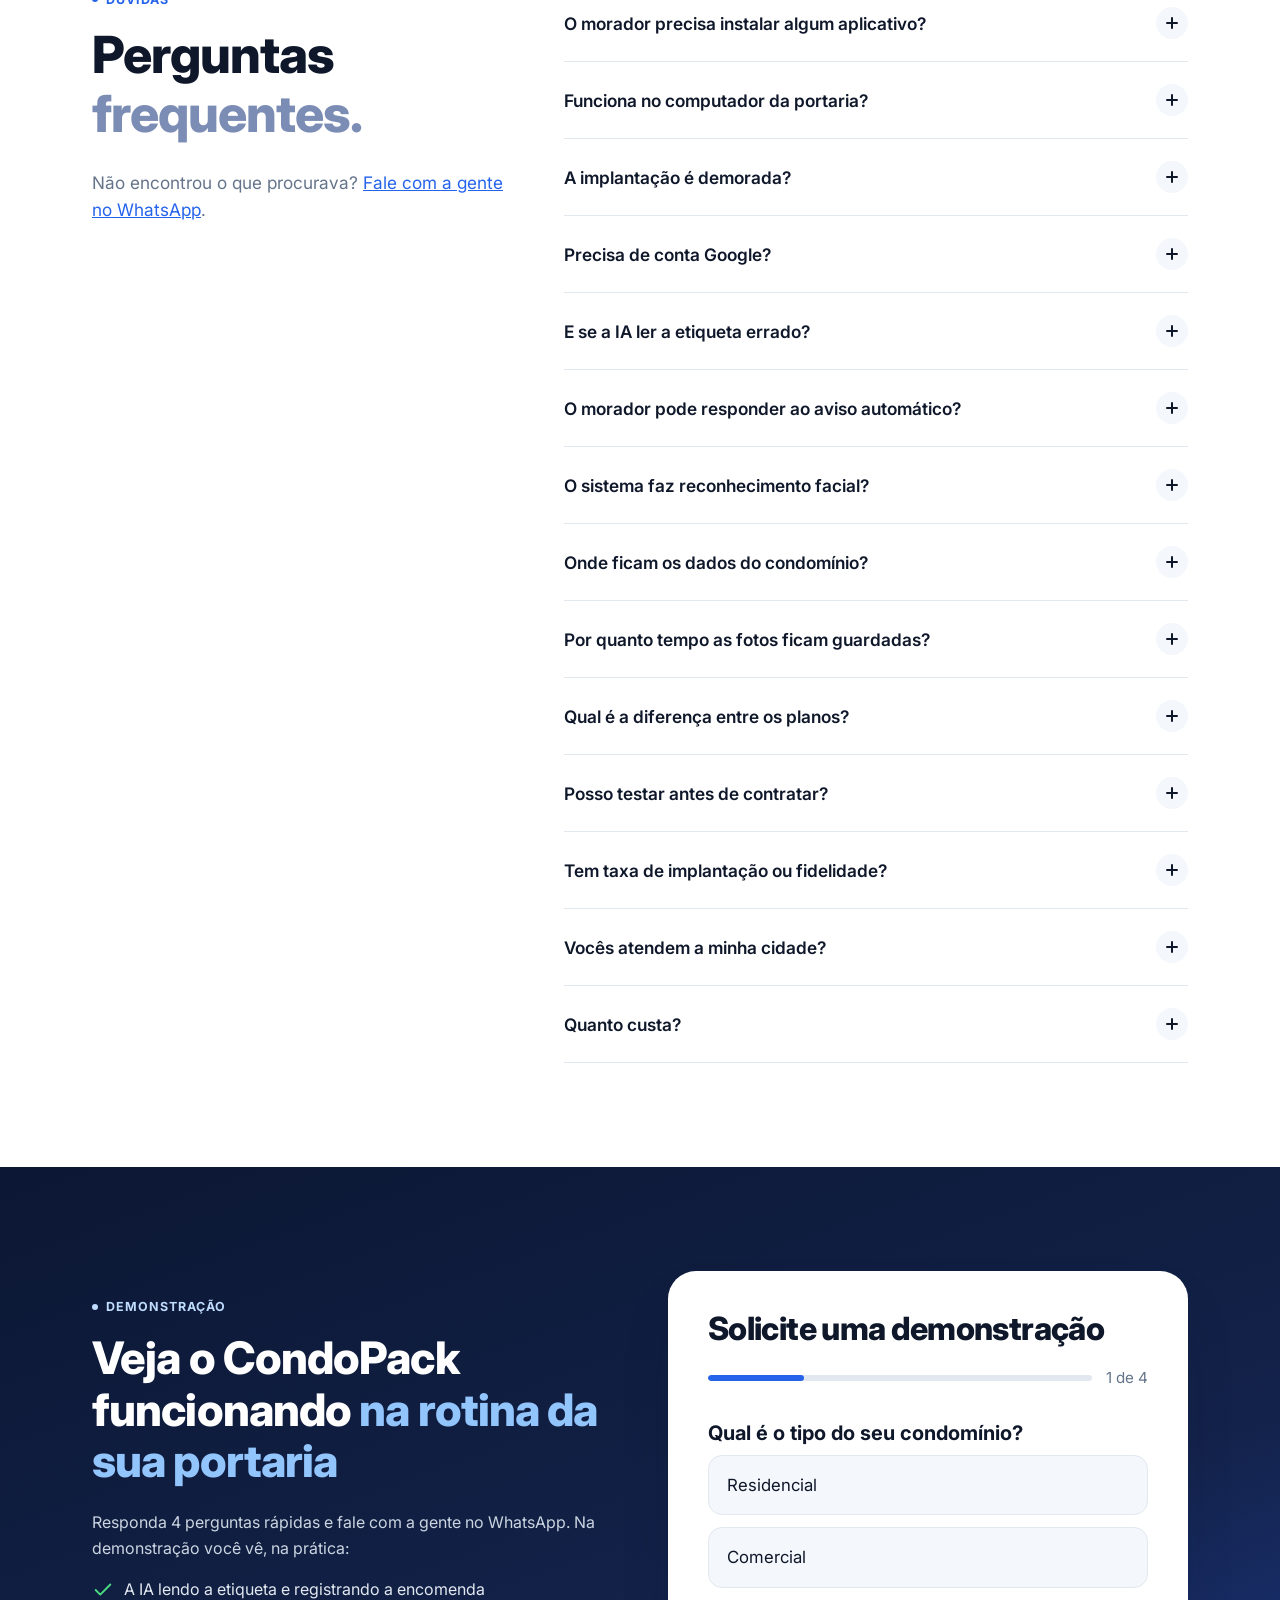
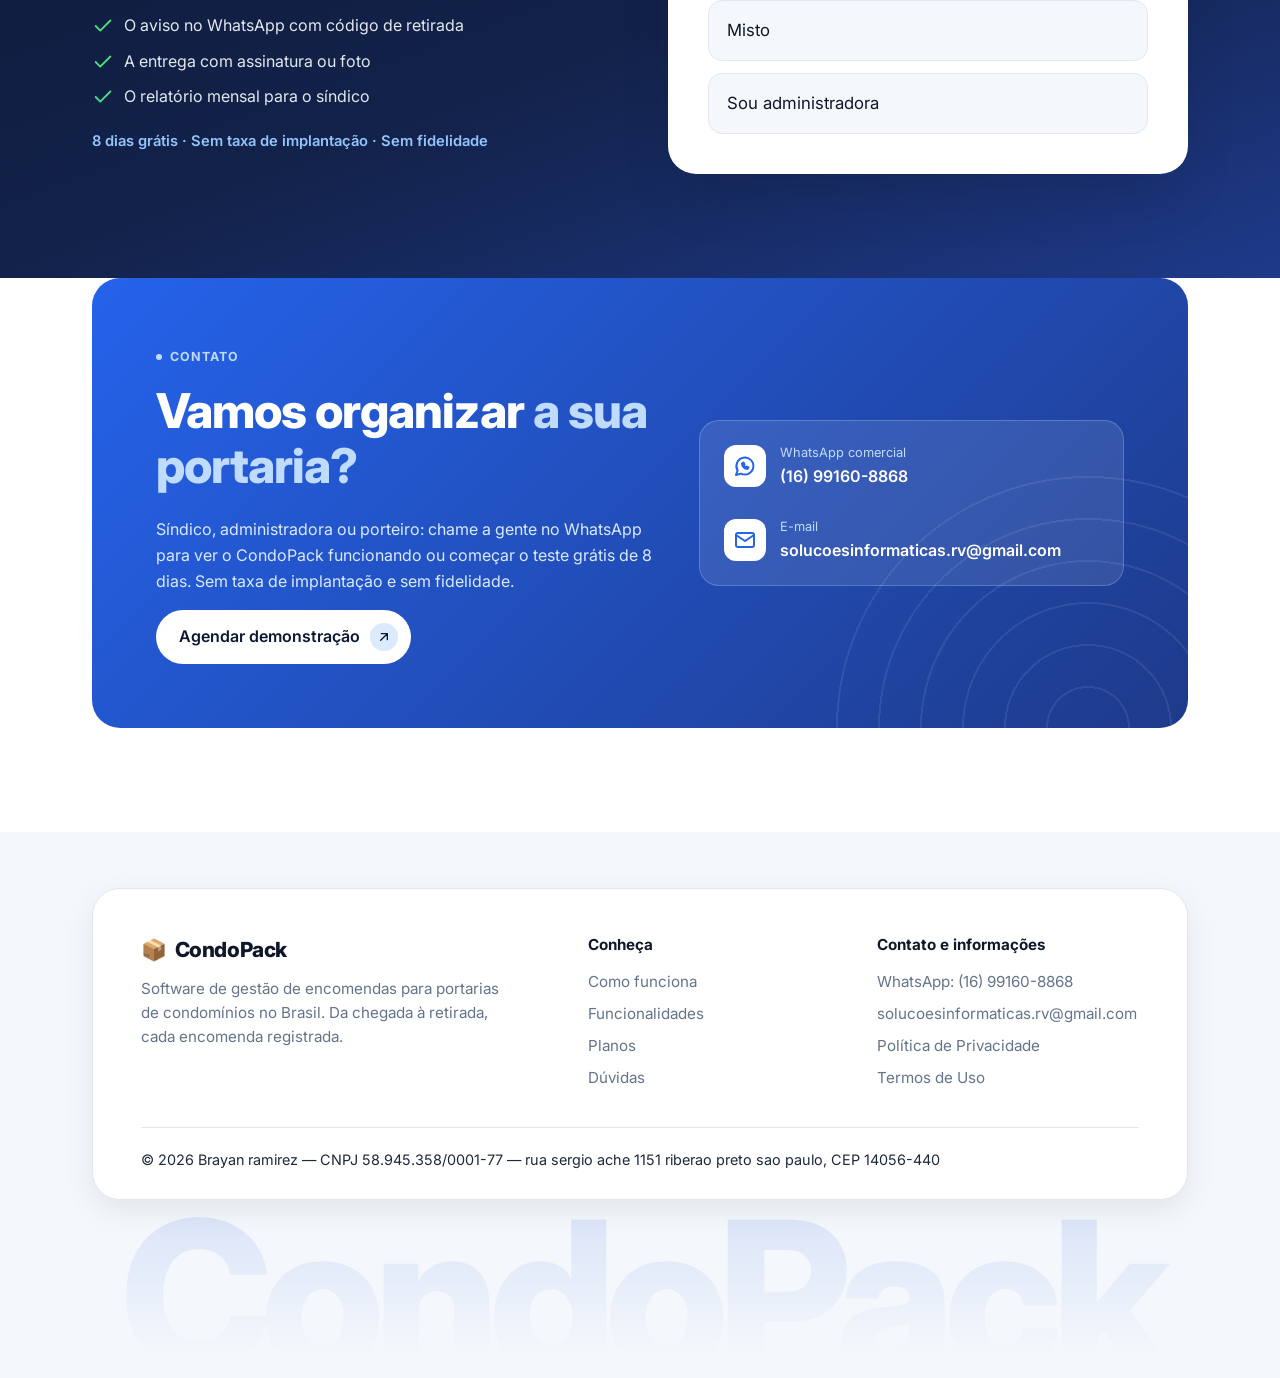
==== commit d00c4569: "Adiciona seção Solicite uma demonstração (#demonstracao) com formulário em 4 passos que abre o Whats" ====
--- a/index.html
+++ b/index.html
@@ -108,7 +108,7 @@
             <h1 id="titulo-hero">Encomendas sob controle. <span class="accent">Do recebimento à entrega.</span></h1>
             <p class="lead">Sistema para portarias: registre encomendas, avise moradores por WhatsApp e controle as retiradas. Cada entrega com assinatura ou foto, e um relatório mensal para o síndico.</p>
             <div class="hero-actions">
-              <a class="btn btn-primary" href="https://wa.me/5516991608868?text=Ol%C3%A1%2C%20quero%20agendar%20uma%20demonstra%C3%A7%C3%A3o%20do%20CondoPack" target="_blank" rel="noopener">Agendar demonstração <span class="btn-arrow" aria-hidden="true"><svg class="icon"><use href="#i-arrow"/></svg></span></a>
+              <a class="btn btn-primary" href="#demonstracao">Agendar demonstração <span class="btn-arrow" aria-hidden="true"><svg class="icon"><use href="#i-arrow"/></svg></span></a>
               <a class="btn btn-ghost" href="#como-funciona">Veja como funciona</a>
             </div>
             <p class="hero-terms">8 dias grátis · Sem taxa de implantação · Sem fidelidade · Atendemos todo o Brasil</p>
@@ -620,6 +620,82 @@
       </div>
     </section>
 
+    <!-- Demonstração (formulário em 4 passos; envia as respostas pelo WhatsApp) -->
+    <section id="demonstracao" class="demo-section" aria-labelledby="titulo-demo">
+      <div class="container demo-grid">
+        <div class="demo-intro">
+          <span class="eyebrow" style="color:#BFDBFE">Demonstração</span>
+          <h2 id="titulo-demo">Veja o CondoPack funcionando <span class="tone">na rotina da sua portaria</span></h2>
+          <p>Responda 4 perguntas rápidas e fale com a gente no WhatsApp. Na demonstração você vê, na prática:</p>
+          <ul class="demo-list">
+            <li><svg class="icon" aria-hidden="true"><use href="#i-check"/></svg> A IA lendo a etiqueta e registrando a encomenda</li>
+            <li><svg class="icon" aria-hidden="true"><use href="#i-check"/></svg> O aviso no WhatsApp com código de retirada</li>
+            <li><svg class="icon" aria-hidden="true"><use href="#i-check"/></svg> A entrega com assinatura ou foto</li>
+            <li><svg class="icon" aria-hidden="true"><use href="#i-check"/></svg> O relatório mensal para o síndico</li>
+          </ul>
+          <p class="demo-terms">8 dias grátis · Sem taxa de implantação · Sem fidelidade</p>
+        </div>
+
+        <div class="demo-card" data-demo>
+          <h3 class="demo-title">Solicite uma demonstração</h3>
+          <div class="demo-progress" aria-hidden="true"><span class="demo-bar"><i data-demo-bar></i></span><span data-demo-count>1 de 4</span></div>
+          <p class="sr-only" aria-live="polite" data-demo-live></p>
+
+          <fieldset class="demo-step is-active" data-step="1" data-key="tipo">
+            <legend>Qual é o tipo do seu condomínio?</legend>
+            <button type="button" class="demo-opt">Residencial</button>
+            <button type="button" class="demo-opt">Comercial</button>
+            <button type="button" class="demo-opt">Misto</button>
+            <button type="button" class="demo-opt">Sou administradora</button>
+          </fieldset>
+
+          <fieldset class="demo-step" data-step="2" data-key="unidades" hidden>
+            <legend>Quantas unidades tem o condomínio?</legend>
+            <button type="button" class="demo-opt">Até 50</button>
+            <button type="button" class="demo-opt">51 a 150</button>
+            <button type="button" class="demo-opt">151 a 300</button>
+            <button type="button" class="demo-opt">Mais de 300</button>
+            <button type="button" class="demo-back">Voltar</button>
+          </fieldset>
+
+          <fieldset class="demo-step" data-step="3" data-key="inicio" hidden>
+            <legend>Quando quer começar a usar o CondoPack?</legend>
+            <button type="button" class="demo-opt">Agora</button>
+            <button type="button" class="demo-opt">Este mês</button>
+            <button type="button" class="demo-opt">Próximo mês</button>
+            <button type="button" class="demo-opt">Ainda sem prazo</button>
+            <button type="button" class="demo-back">Voltar</button>
+          </fieldset>
+
+          <form class="demo-step" data-step="4" hidden novalidate>
+            <p class="demo-legend">Falta só o seu contato</p>
+            <label for="demo-nome">Nome</label>
+            <input id="demo-nome" name="nome" type="text" autocomplete="name" required maxlength="80">
+            <label for="demo-cidade">Cidade</label>
+            <input id="demo-cidade" name="cidade" type="text" autocomplete="address-level2" maxlength="60" placeholder="Ex.: Ribeirão Preto">
+            <label for="demo-cargo">Você é</label>
+            <select id="demo-cargo" name="cargo">
+              <option>Síndico(a)</option>
+              <option>Administradora</option>
+              <option>Zelador(a) ou porteiro(a)</option>
+              <option>Morador(a)</option>
+              <option>Outro</option>
+            </select>
+            <p class="demo-error" data-demo-error hidden>Informe o seu nome para continuar.</p>
+            <p class="demo-note">Ao enviar, abrimos o WhatsApp do CondoPack com as suas respostas. Usamos esses dados só para falar com você, conforme a <a href="privacidade.html">Política de Privacidade</a>.</p>
+            <button type="submit" class="btn btn-primary demo-submit">Solicitar demonstração <span class="btn-arrow" aria-hidden="true"><svg class="icon"><use href="#i-arrow"/></svg></span></button>
+            <button type="button" class="demo-back">Voltar</button>
+          </form>
+
+          <div class="demo-done" data-demo-done hidden>
+            <span class="demo-done-ico" aria-hidden="true"><svg class="icon"><use href="#i-check"/></svg></span>
+            <p><strong>Quase lá!</strong> Abrimos o WhatsApp com a sua mensagem. É só tocar em enviar.</p>
+            <a class="btn btn-primary" data-demo-link href="https://wa.me/5516991608868" target="_blank" rel="noopener">Abrir o WhatsApp de novo</a>
+          </div>
+        </div>
+      </div>
+    </section>
+
     <!-- Contato -->
     <section id="contato" class="cta" aria-labelledby="titulo-contato">
       <div class="container">
--- a/assets/style.css
+++ b/assets/style.css
@@ -359,6 +359,41 @@
 .contact-link .c-ico { display: inline-flex; align-items: center; justify-content: center; width: 42px; height: 42px; border-radius: 12px; background: #fff; color: var(--blue); flex-shrink: 0; }
 .contact-link small { display: block; color: #BFDBFE; font-size: .8rem; }
 .contact-link strong { display: block; font-weight: 600; word-break: break-word; }
+
+/* ---------- Demonstração ---------- */
+.demo-section { background: linear-gradient(160deg, var(--navy) 0%, #13224A 60%, #1E3A8A 100%); color: #CBD5E1; }
+.demo-grid { display: grid; gap: 32px; align-items: start; }
+.demo-card { order: -1; }
+@media (min-width: 900px) { .demo-grid { grid-template-columns: 1fr 1fr; gap: 56px; align-items: center; } .demo-card { order: 0; } }
+.demo-intro h2 { color: #fff; font-size: clamp(1.9rem, 4.5vw, 2.8rem); font-weight: 800; }
+.demo-intro h2 .tone { color: #93C5FD; }
+.demo-list { list-style: none; padding: 0; margin: 0 0 20px; display: grid; gap: 10px; }
+.demo-list li { display: flex; gap: 10px; align-items: flex-start; color: #E2E8F0; }
+.demo-list .icon { color: #4ADE80; width: 22px; height: 22px; margin-top: 2px; }
+.demo-terms { color: #93C5FD; font-weight: 600; font-size: .92rem; margin: 0; }
+.demo-card { background: var(--surface); color: var(--text); border-radius: var(--radius-lg); padding: 28px 20px; box-shadow: var(--shadow-lg); }
+@media (min-width: 600px) { .demo-card { padding: 40px; } }
+.demo-title { font-size: clamp(1.6rem, 4vw, 2rem); font-weight: 800; }
+.demo-progress { display: flex; align-items: center; gap: 14px; color: var(--muted); font-size: .95rem; margin: 18px 0 26px; }
+.demo-progress[hidden] { display: none; }
+.demo-bar { flex: 1; height: 6px; border-radius: 99px; background: var(--border); overflow: hidden; }
+.demo-bar i { display: block; height: 100%; width: 25%; background: var(--blue); border-radius: 99px; transition: width .3s ease; }
+.demo-step { border: 0; margin: 0; padding: 0; min-width: 0; display: grid; gap: 12px; }
+.demo-step[hidden] { display: none; }
+.demo-step legend, .demo-legend { font-size: 1.25rem; font-weight: 700; color: var(--ink); margin: 0 0 6px; padding: 0; }
+.demo-opt { font: inherit; font-size: 1.05rem; text-align: left; padding: 16px 18px; border-radius: 14px; border: 1px solid var(--border); background: var(--bg); color: var(--ink); cursor: pointer; transition: border-color .15s, background .15s; }
+.demo-opt:hover, .demo-opt.is-selected { border-color: var(--blue); background: var(--blue-tint); }
+.demo-back { font: inherit; justify-self: start; background: none; border: 0; padding: 6px 0; color: var(--muted); text-decoration: underline; cursor: pointer; }
+.demo-step label { font-weight: 600; color: var(--ink); font-size: .95rem; margin-bottom: -6px; }
+.demo-step input, .demo-step select { font: inherit; width: 100%; padding: 14px 16px; border-radius: 12px; border: 1px solid var(--border); background: var(--bg); color: var(--ink); }
+.demo-step input:focus, .demo-step select:focus { outline: 2px solid var(--blue); outline-offset: 1px; background: #fff; }
+.demo-error { color: #B91C1C; font-size: .92rem; margin: 0; }
+.demo-note { color: var(--muted); font-size: .85rem; margin: 4px 0 0; }
+.demo-submit { justify-content: center; width: 100%; }
+.demo-done { text-align: center; display: grid; gap: 14px; justify-items: center; }
+.demo-done[hidden] { display: none; }
+.demo-done-ico { display: inline-flex; width: 56px; height: 56px; border-radius: 50%; align-items: center; justify-content: center; background: #DCFCE7; color: var(--green); }
+.sr-only { position: absolute; width: 1px; height: 1px; padding: 0; margin: -1px; overflow: hidden; clip: rect(0 0 0 0); white-space: nowrap; border: 0; }
 
 /* ---------- Páginas legais ---------- */
 .legal { padding: 40px 0 56px; background: var(--bg); }
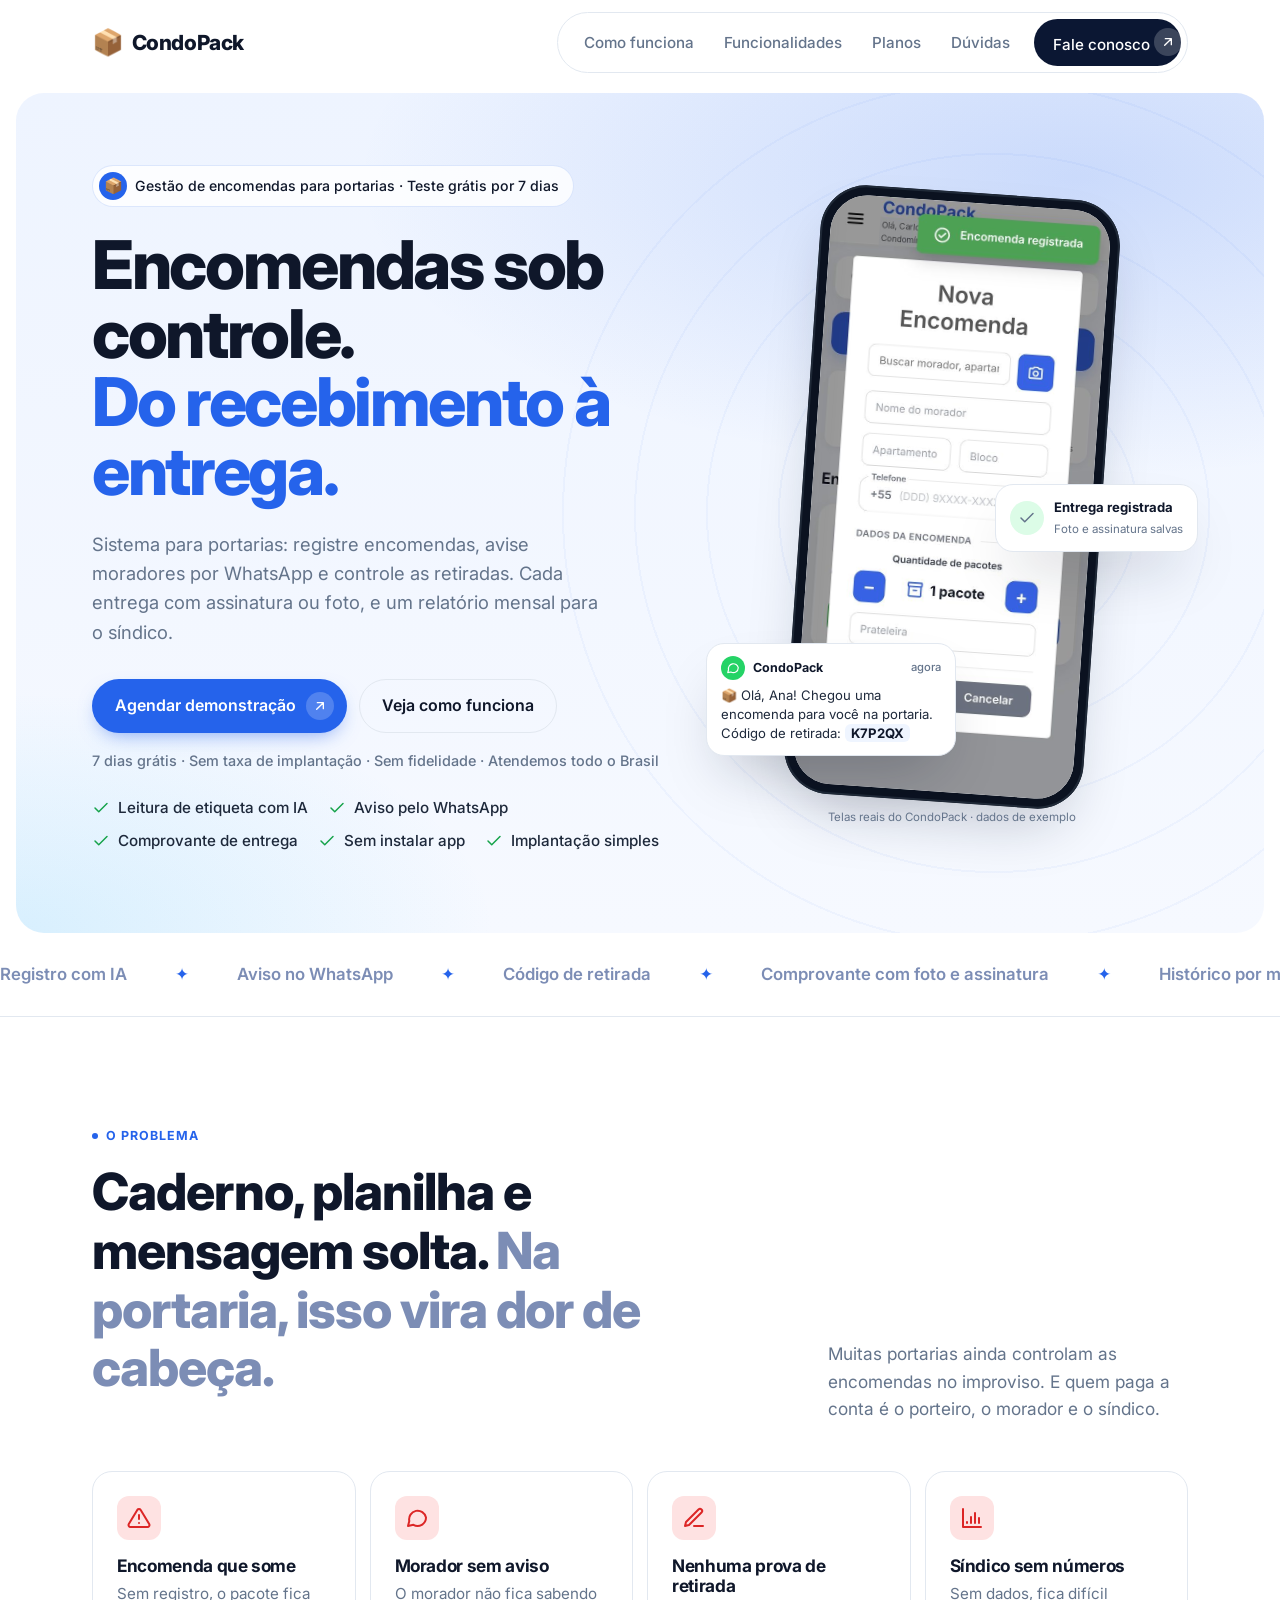
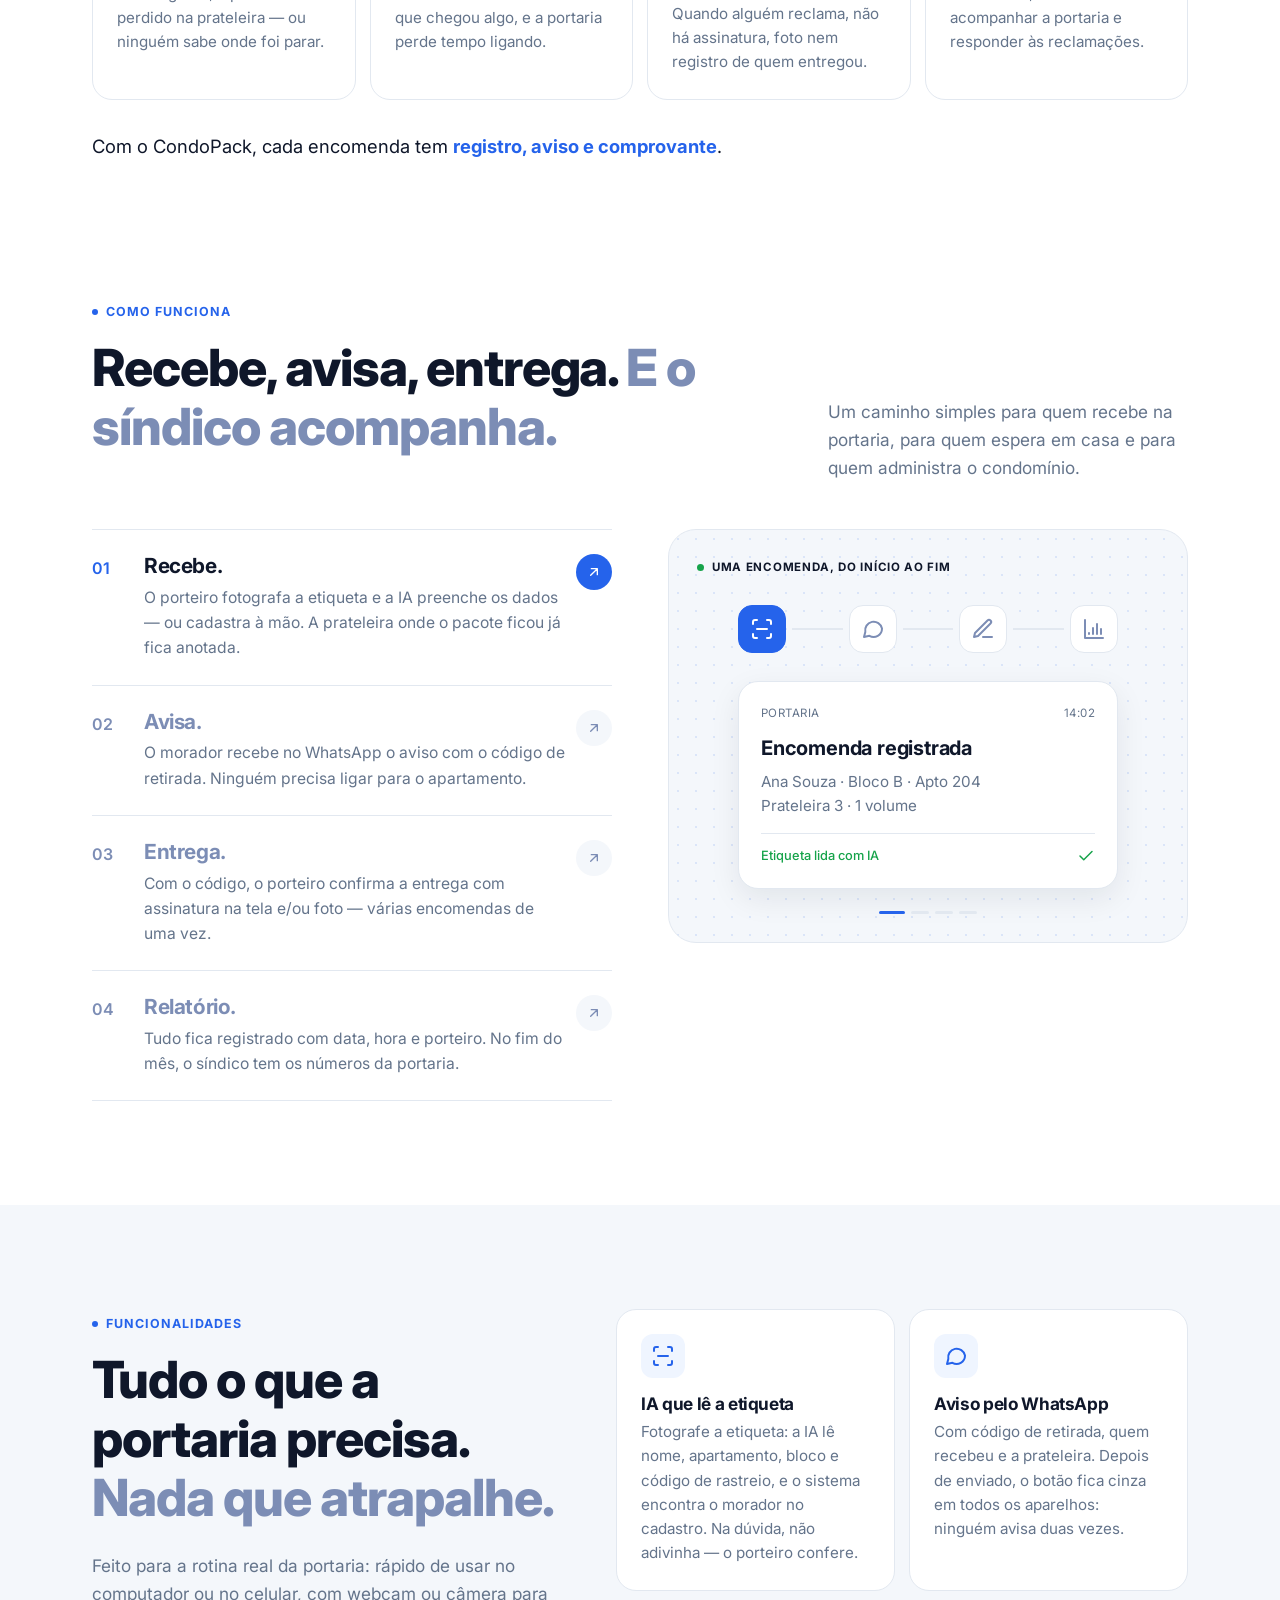
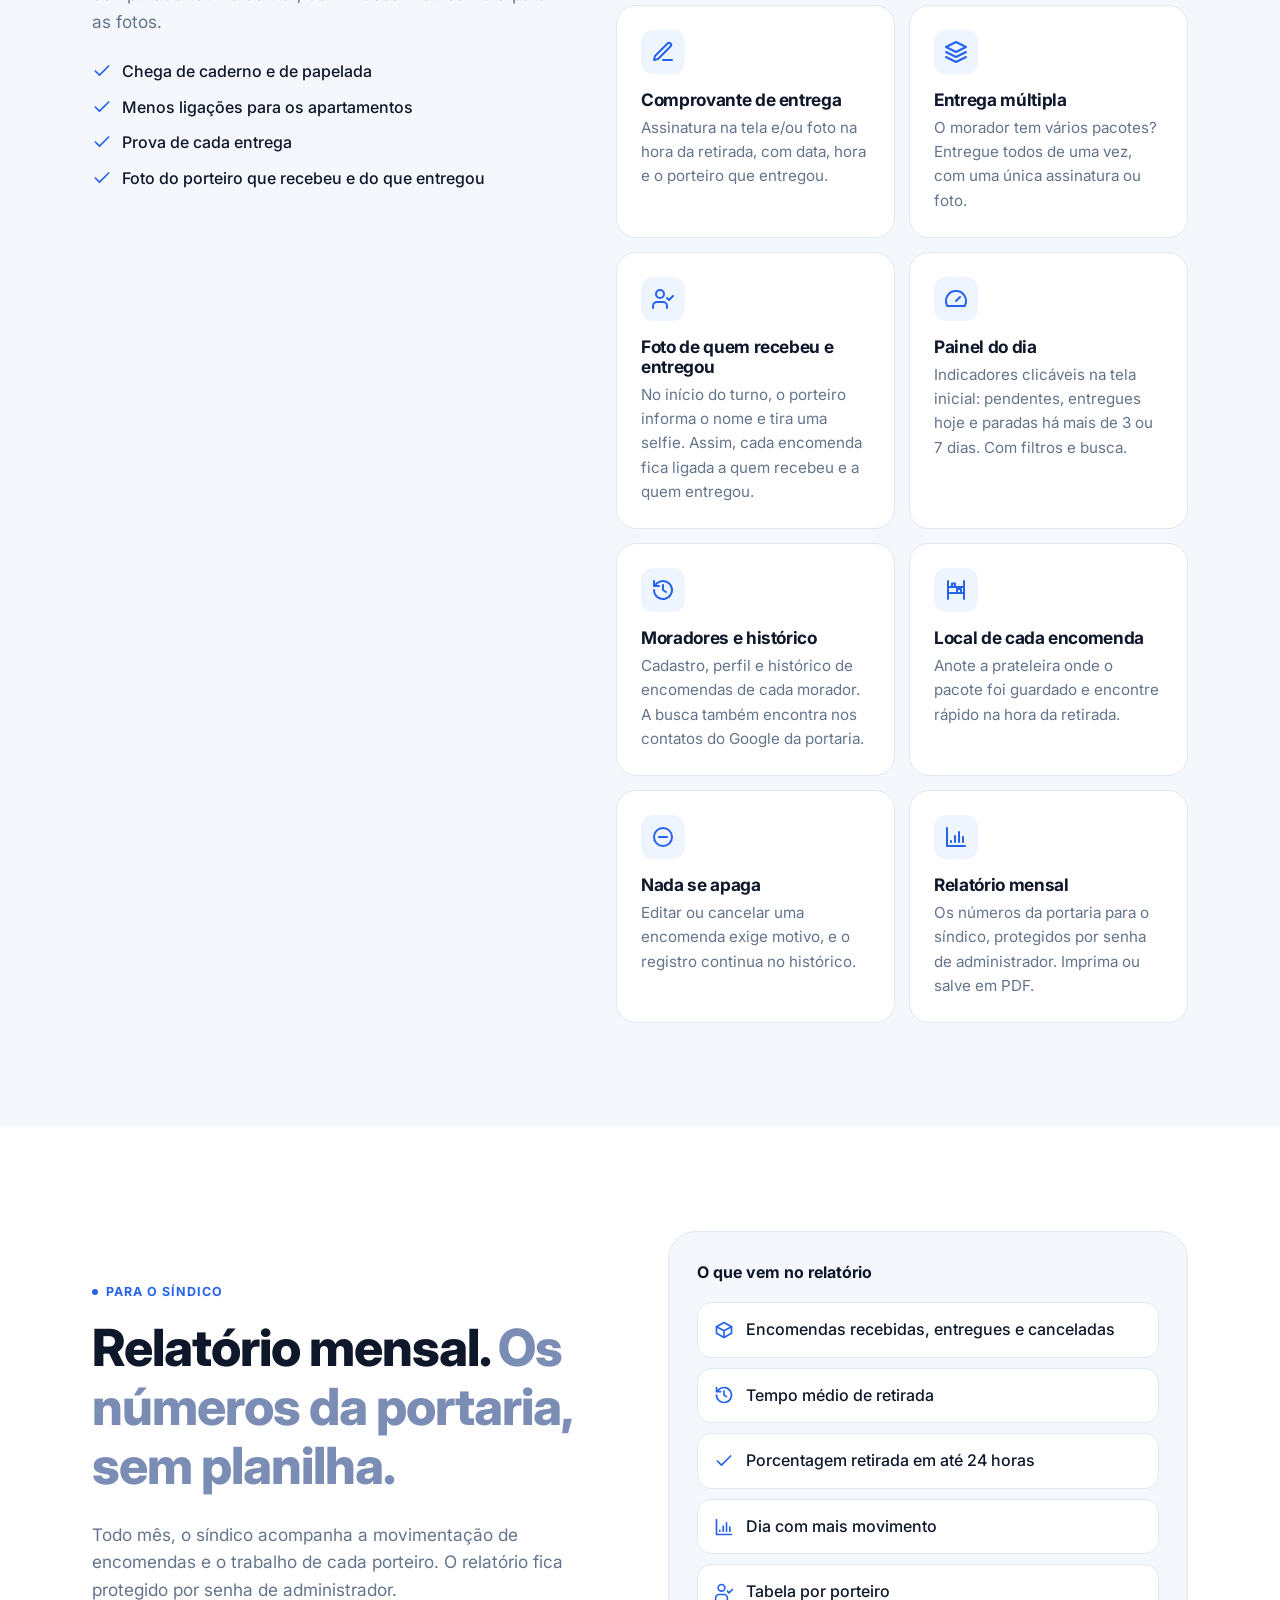
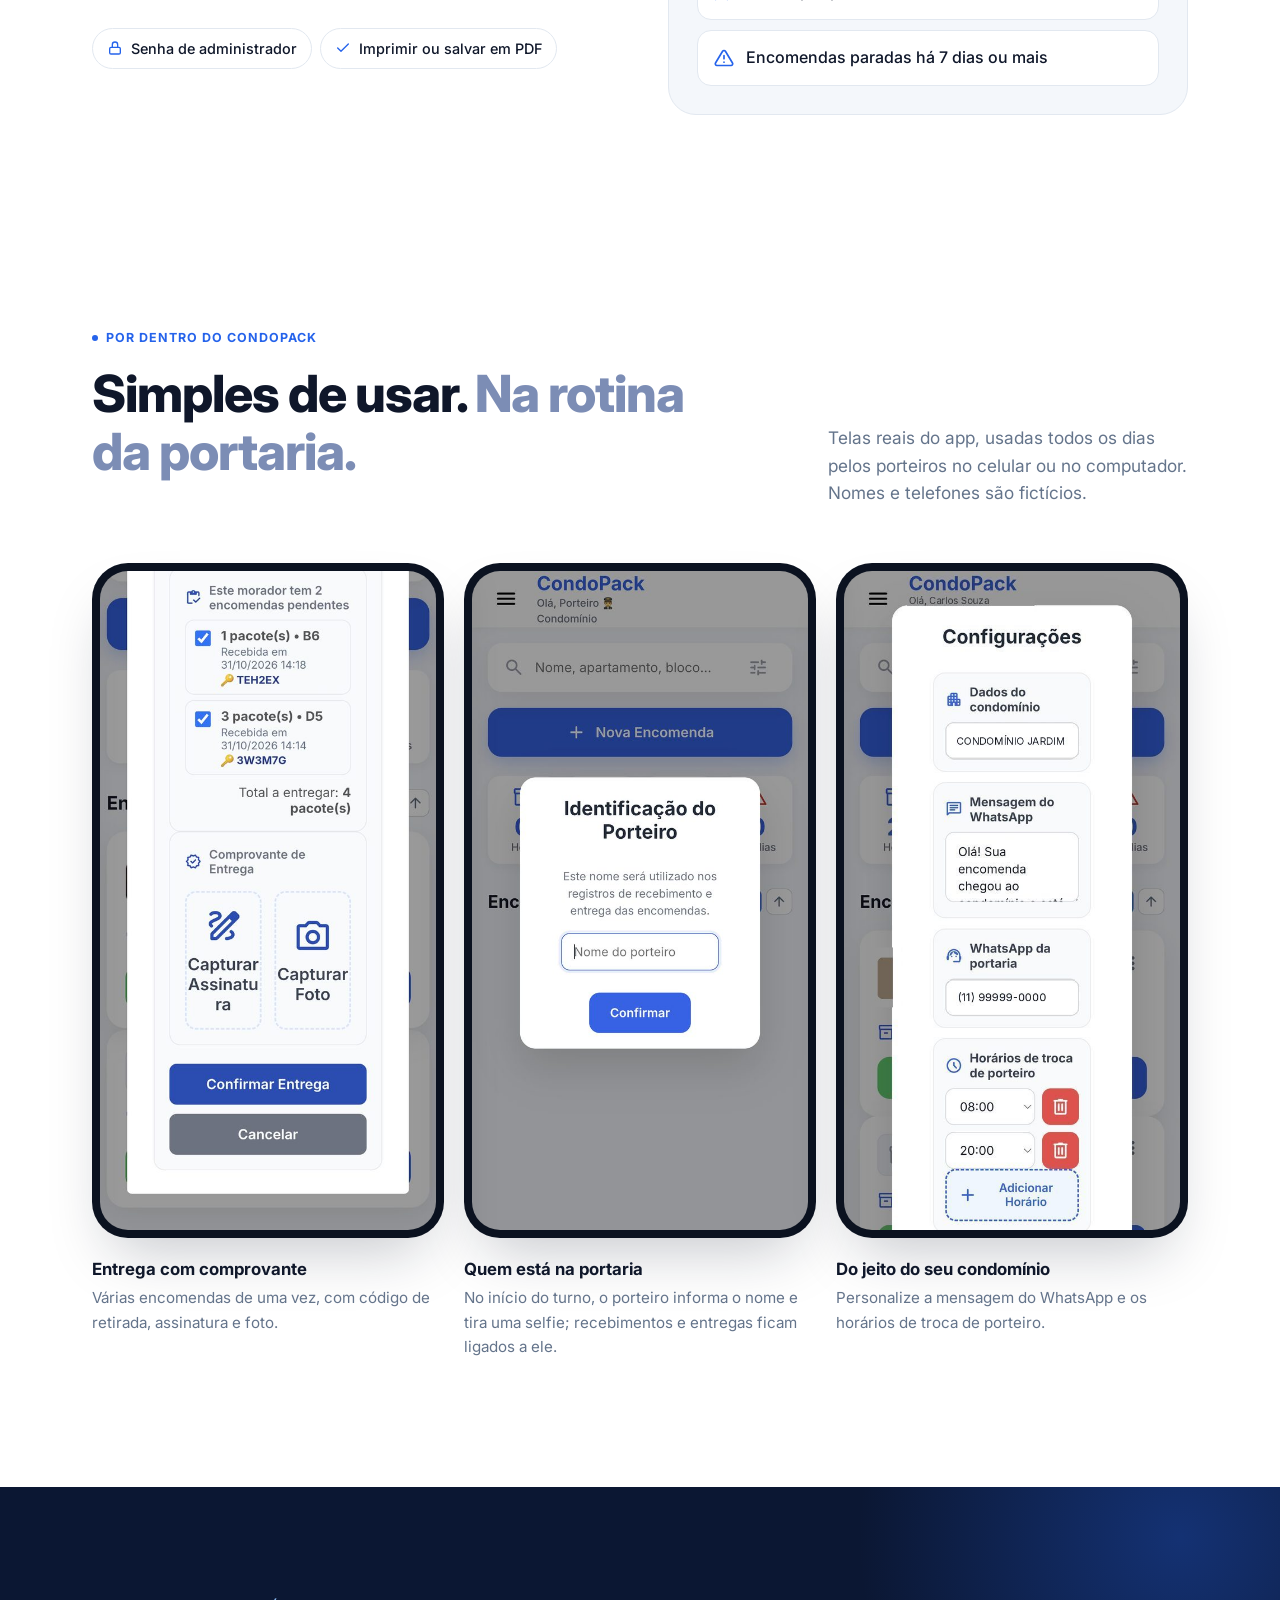
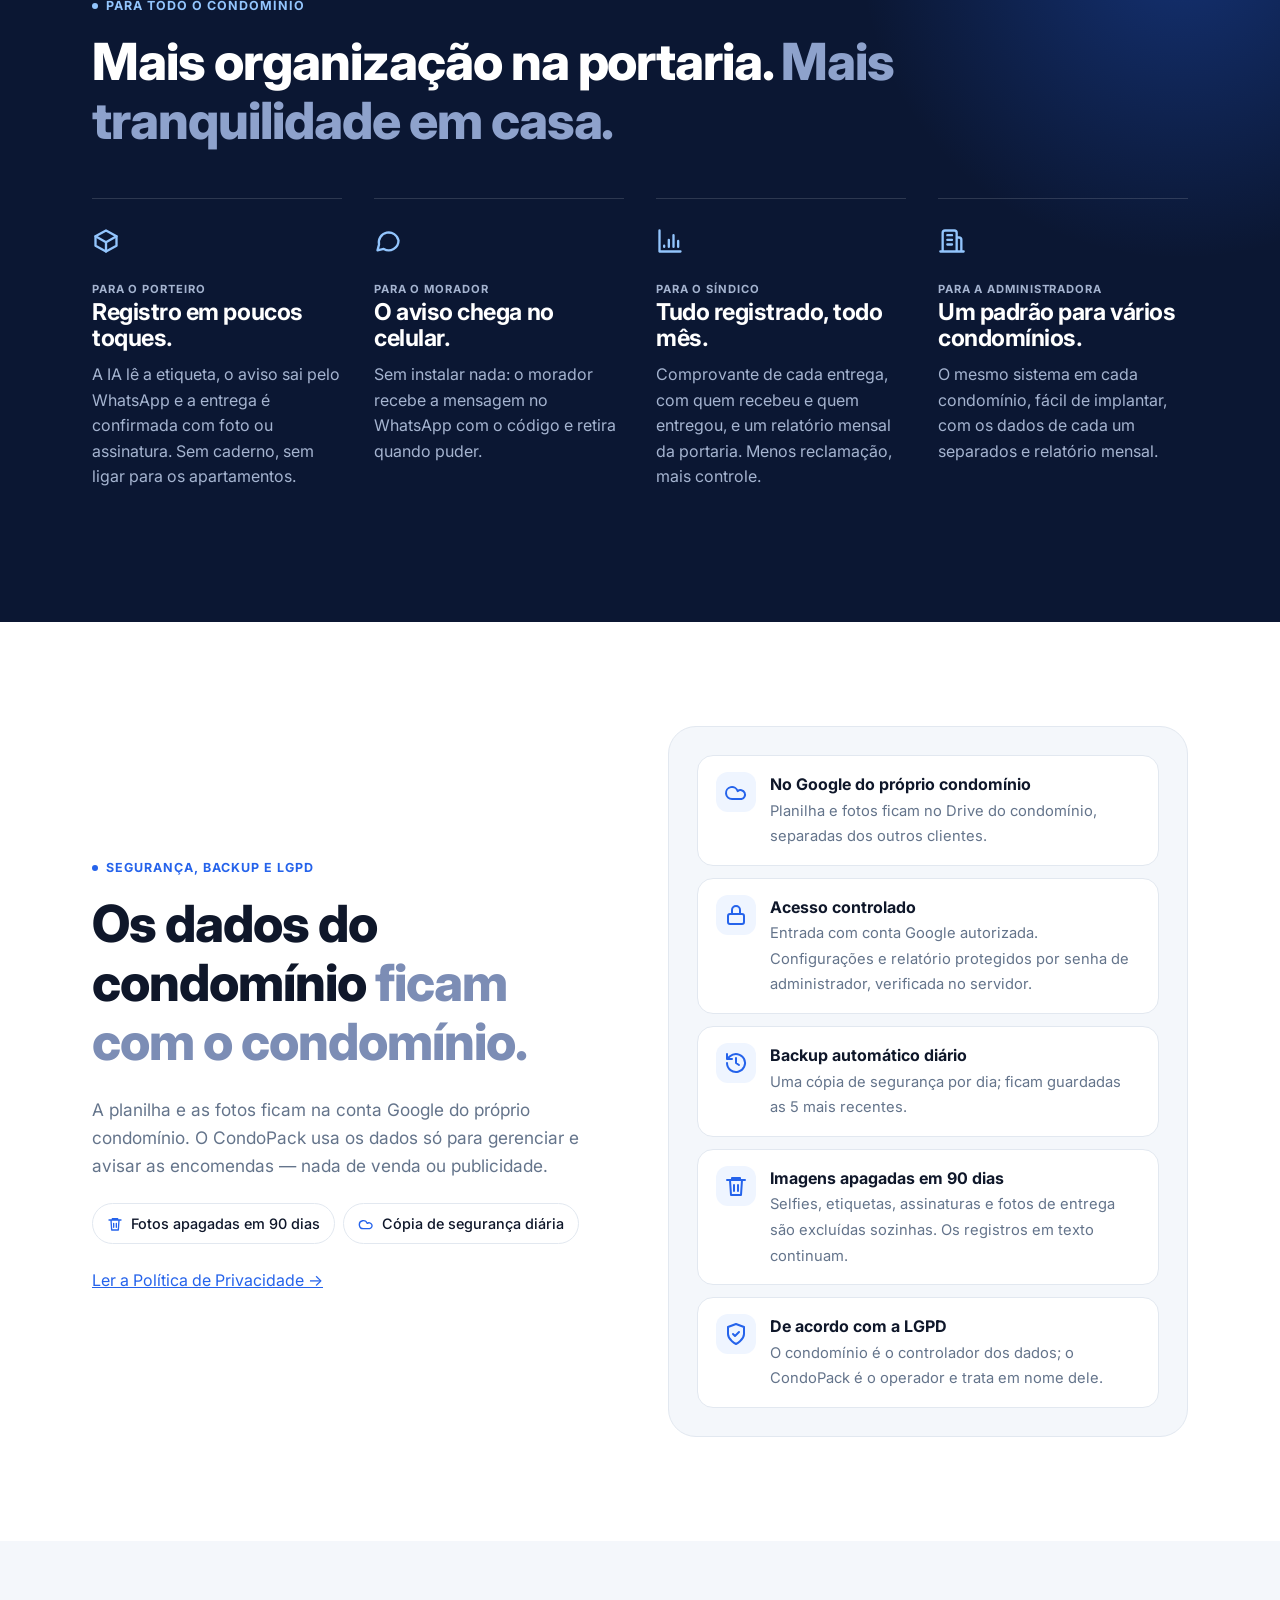
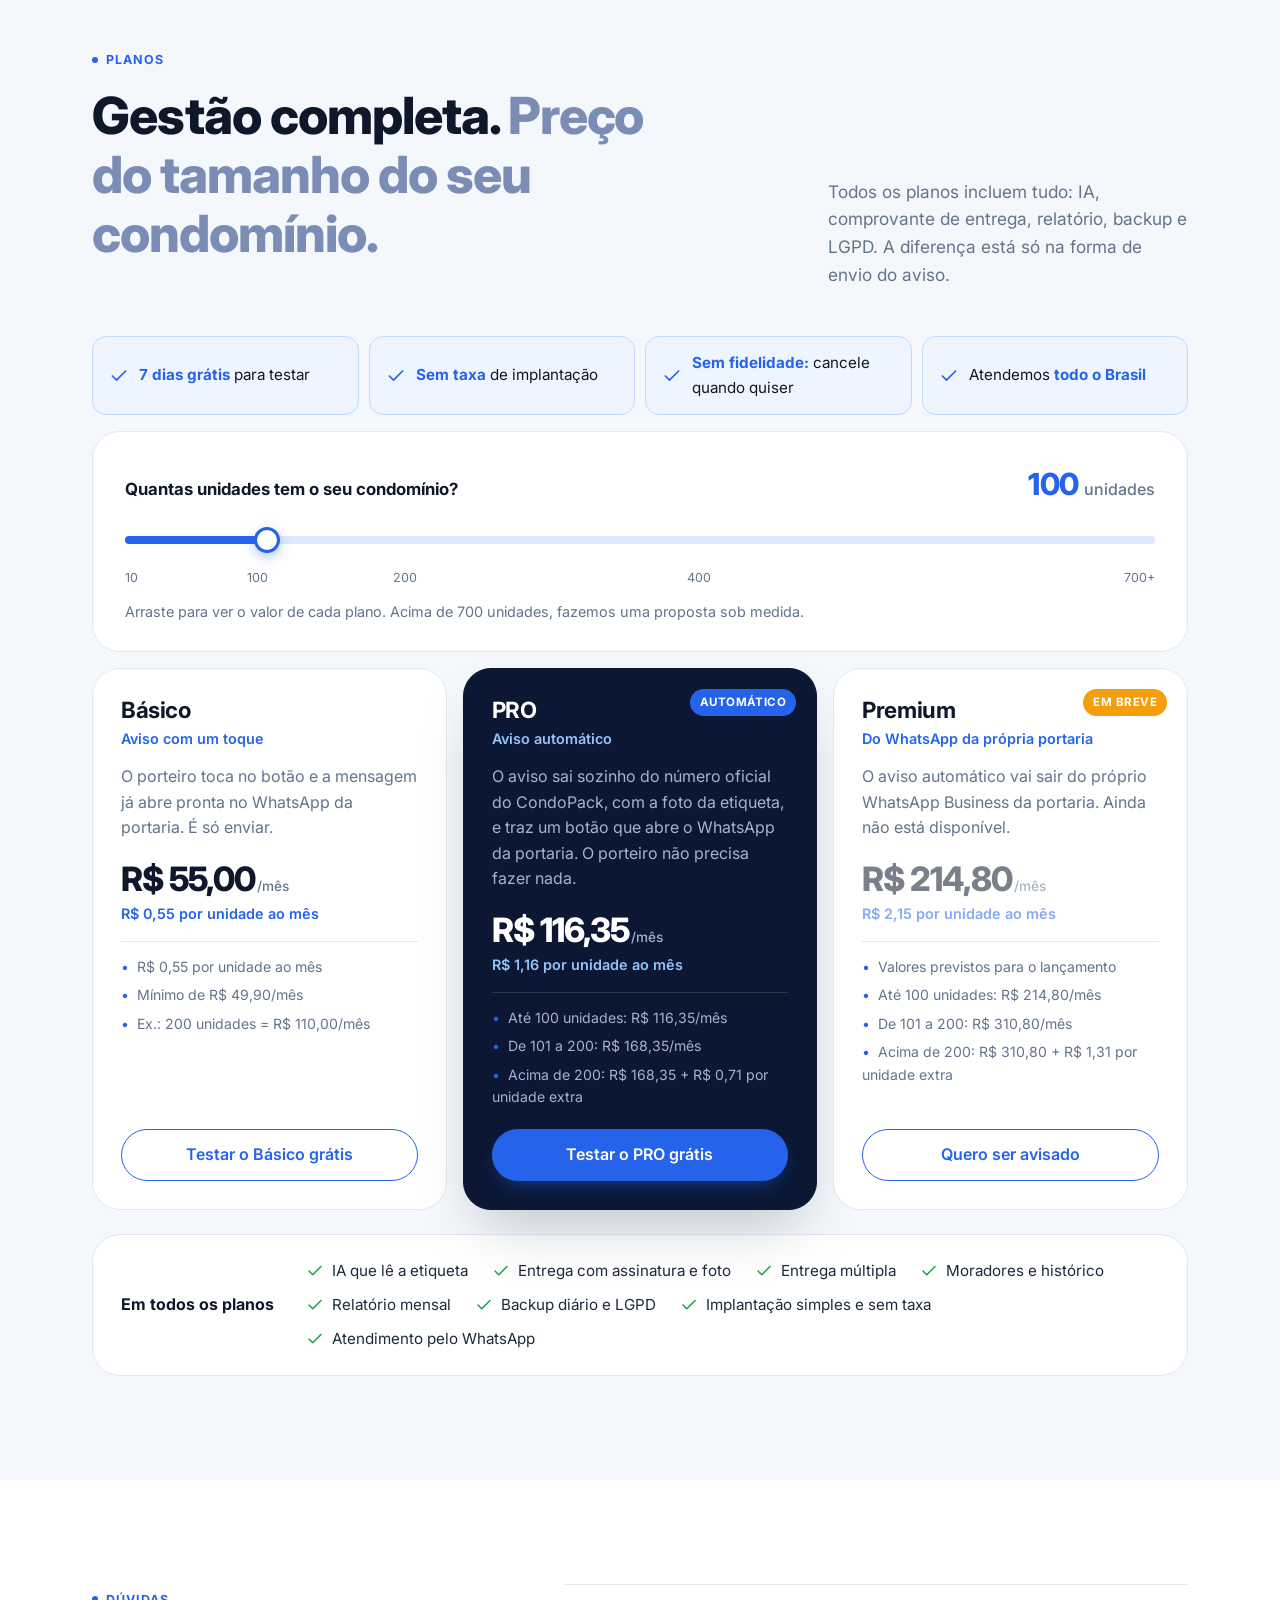
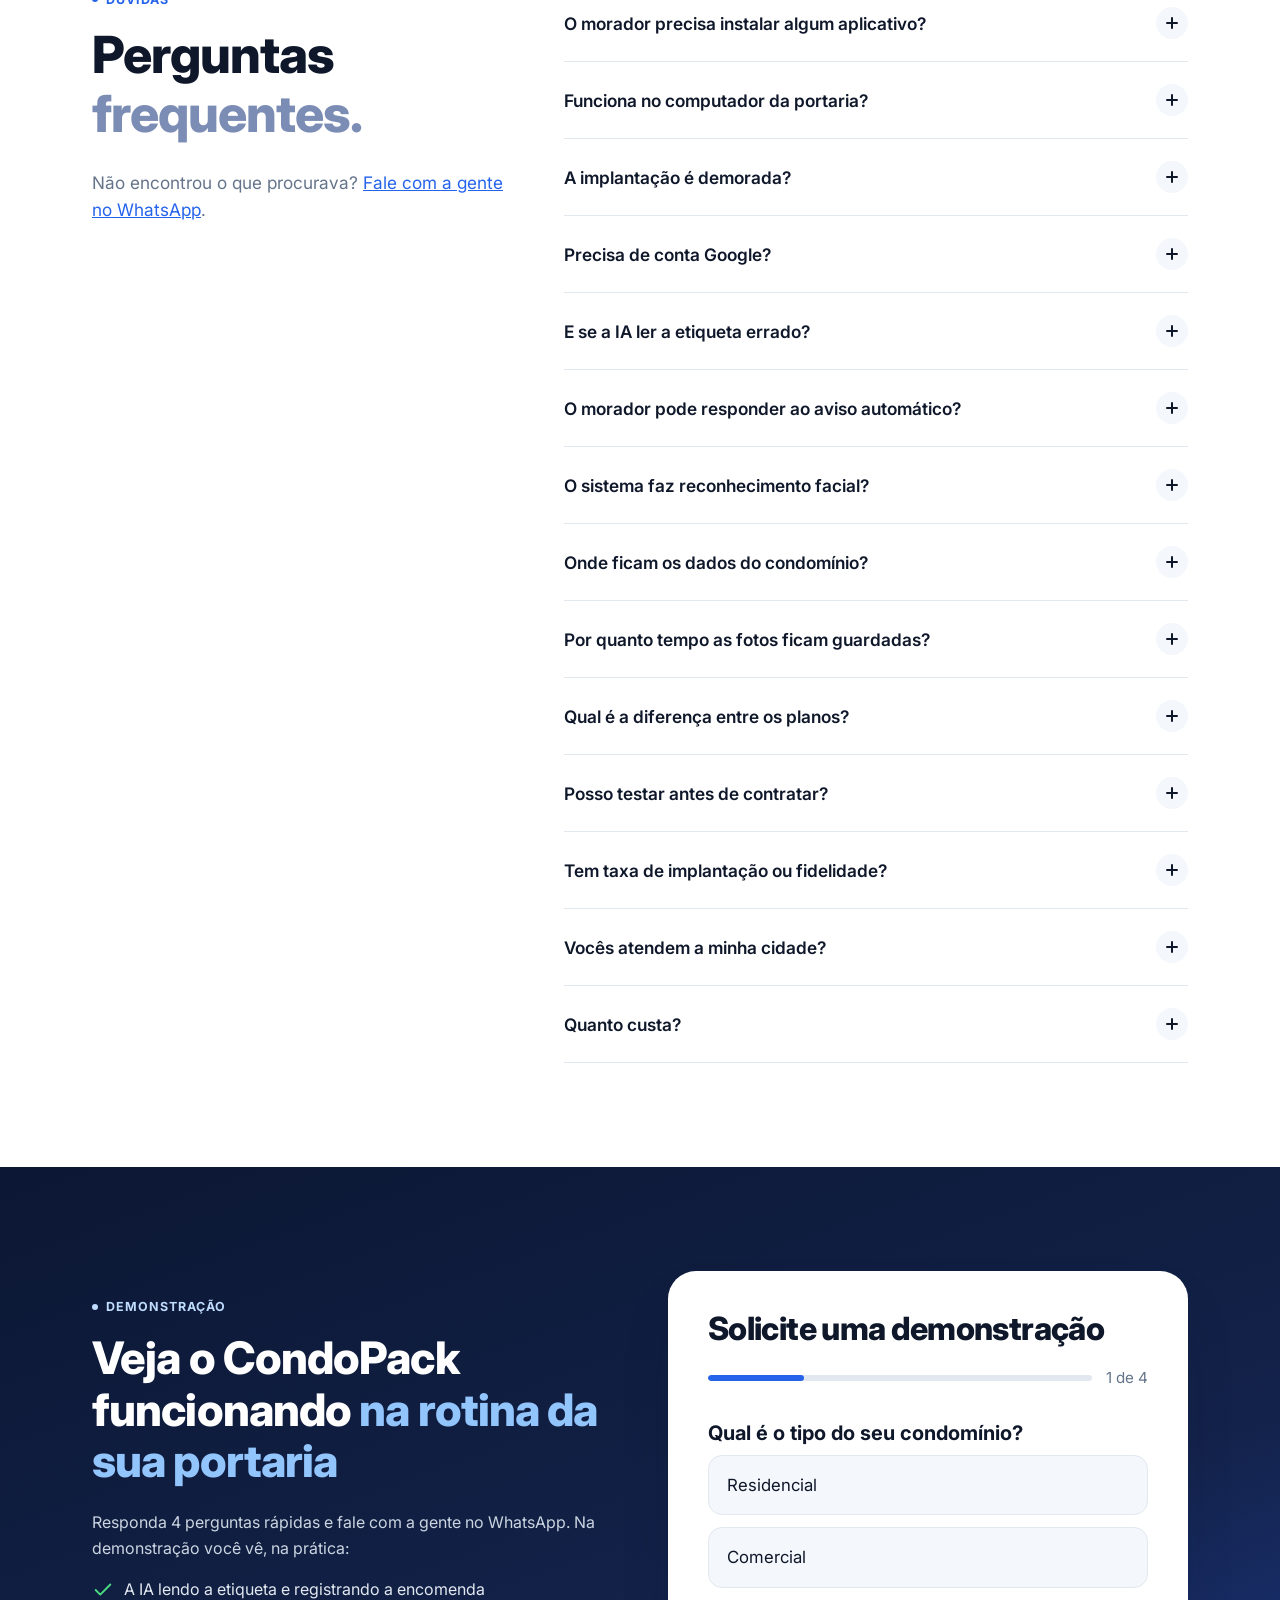
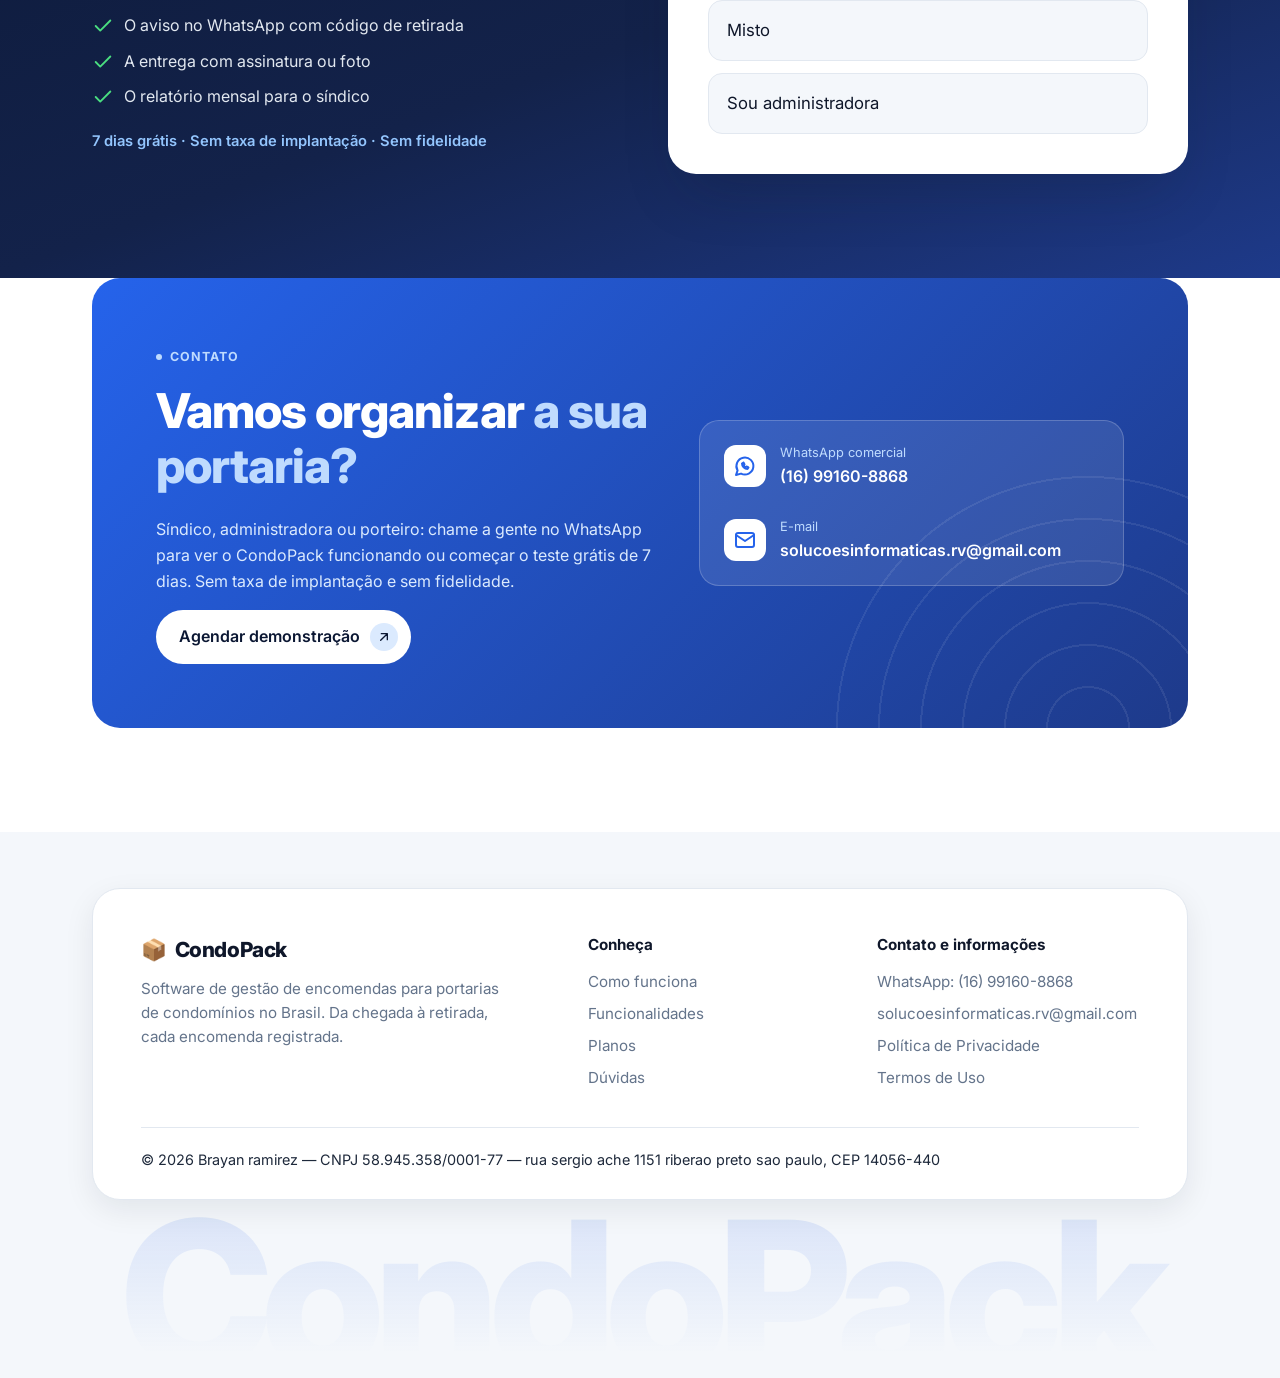
==== commit ab71761d: "Corrige teste grátis para 7 dias Co-Authored-By: Claude Opus 5.5 <noreply@anthropic.com> Claude-Sess" ====
--- a/index.html
+++ b/index.html
@@ -104,14 +104,14 @@
         <div class="hero-rings" aria-hidden="true"></div>
         <div class="container hero-grid">
           <div>
-            <p class="hero-badge"><span class="hero-badge-icon" aria-hidden="true">📦</span> Gestão de encomendas para portarias · Teste grátis por 8 dias</p>
+            <p class="hero-badge"><span class="hero-badge-icon" aria-hidden="true">📦</span> Gestão de encomendas para portarias · Teste grátis por 7 dias</p>
             <h1 id="titulo-hero">Encomendas sob controle. <span class="accent">Do recebimento à entrega.</span></h1>
             <p class="lead">Sistema para portarias: registre encomendas, avise moradores por WhatsApp e controle as retiradas. Cada entrega com assinatura ou foto, e um relatório mensal para o síndico.</p>
             <div class="hero-actions">
               <a class="btn btn-primary" href="#demonstracao">Agendar demonstração <span class="btn-arrow" aria-hidden="true"><svg class="icon"><use href="#i-arrow"/></svg></span></a>
               <a class="btn btn-ghost" href="#como-funciona">Veja como funciona</a>
             </div>
-            <p class="hero-terms">8 dias grátis · Sem taxa de implantação · Sem fidelidade · Atendemos todo o Brasil</p>
+            <p class="hero-terms">7 dias grátis · Sem taxa de implantação · Sem fidelidade · Atendemos todo o Brasil</p>
             <ul class="hero-points">
               <li><svg class="icon" aria-hidden="true"><use href="#i-check"/></svg> Leitura de etiqueta com IA</li>
               <li><svg class="icon" aria-hidden="true"><use href="#i-check"/></svg> Aviso pelo WhatsApp</li>
@@ -475,7 +475,7 @@
         </div>
 
         <ul class="offer-strip">
-          <li><svg class="icon" aria-hidden="true"><use href="#i-check"/></svg> <span><strong>8 dias grátis</strong> para testar</span></li>
+          <li><svg class="icon" aria-hidden="true"><use href="#i-check"/></svg> <span><strong>7 dias grátis</strong> para testar</span></li>
           <li><svg class="icon" aria-hidden="true"><use href="#i-check"/></svg> <span><strong>Sem taxa</strong> de implantação</span></li>
           <li><svg class="icon" aria-hidden="true"><use href="#i-check"/></svg> <span><strong>Sem fidelidade:</strong> cancele quando quiser</span></li>
           <li><svg class="icon" aria-hidden="true"><use href="#i-check"/></svg> <span>Atendemos <strong>todo o Brasil</strong></span></li>
@@ -602,7 +602,7 @@
           </details>
           <details>
             <summary>Posso testar antes de contratar? <span class="plus" aria-hidden="true"></span></summary>
-            <p>Sim. Você testa o CondoPack grátis por 8 dias, sem compromisso.</p>
+            <p>Sim. Você testa o CondoPack grátis por 7 dias, sem compromisso.</p>
           </details>
           <details>
             <summary>Tem taxa de implantação ou fidelidade? <span class="plus" aria-hidden="true"></span></summary>
@@ -633,7 +633,7 @@
             <li><svg class="icon" aria-hidden="true"><use href="#i-check"/></svg> A entrega com assinatura ou foto</li>
             <li><svg class="icon" aria-hidden="true"><use href="#i-check"/></svg> O relatório mensal para o síndico</li>
           </ul>
-          <p class="demo-terms">8 dias grátis · Sem taxa de implantação · Sem fidelidade</p>
+          <p class="demo-terms">7 dias grátis · Sem taxa de implantação · Sem fidelidade</p>
         </div>
 
         <div class="demo-card" data-demo>
@@ -703,7 +703,7 @@
           <div>
             <span class="eyebrow" style="color:#BFDBFE">Contato</span>
             <h2 id="titulo-contato">Vamos organizar <span class="tone">a sua portaria?</span></h2>
-            <p>Síndico, administradora ou porteiro: chame a gente no WhatsApp para ver o CondoPack funcionando ou começar o teste grátis de 8 dias. Sem taxa de implantação e sem fidelidade.</p>
+            <p>Síndico, administradora ou porteiro: chame a gente no WhatsApp para ver o CondoPack funcionando ou começar o teste grátis de 7 dias. Sem taxa de implantação e sem fidelidade.</p>
             <a class="btn btn-white" href="https://wa.me/5516991608868?text=Ol%C3%A1%2C%20quero%20agendar%20uma%20demonstra%C3%A7%C3%A3o%20do%20CondoPack" target="_blank" rel="noopener">Agendar demonstração <span class="btn-arrow" aria-hidden="true" style="background:var(--blue-soft)"><svg class="icon"><use href="#i-arrow"/></svg></span></a>
           </div>
           <div class="contact-box">
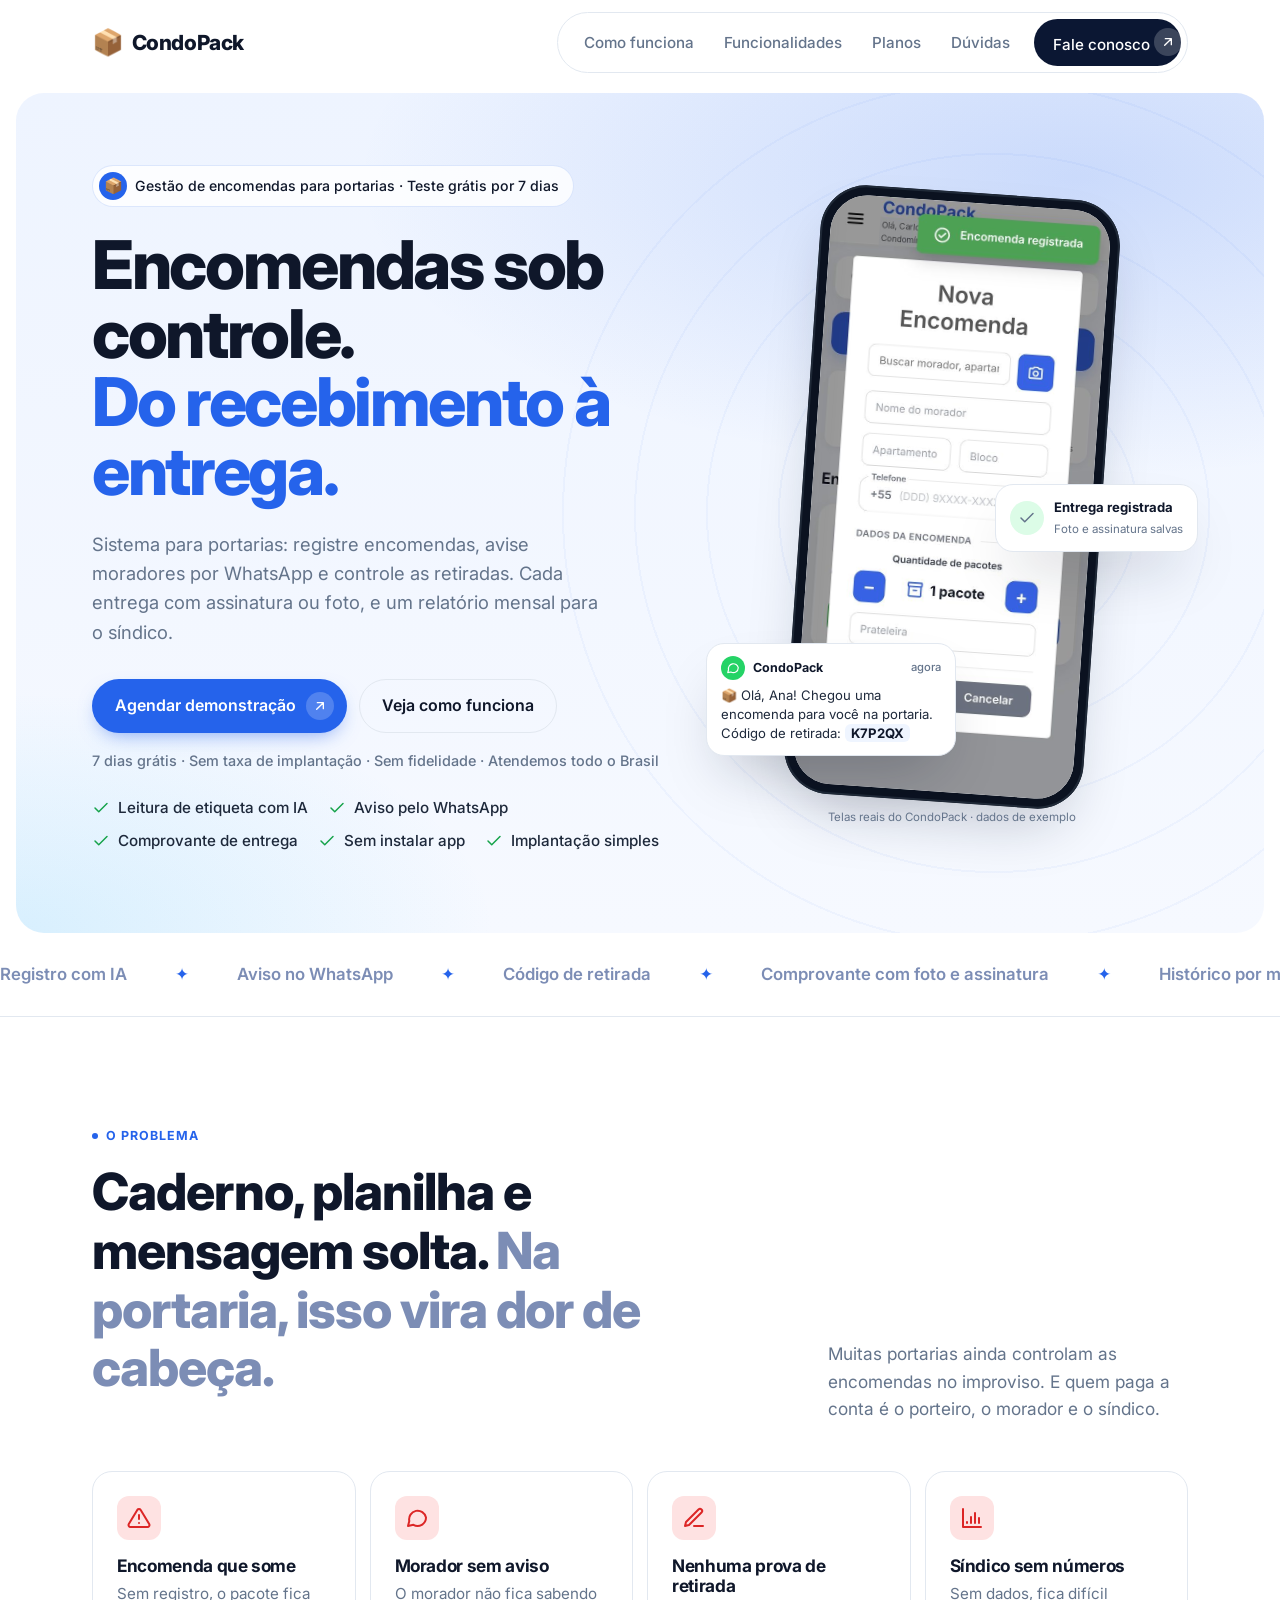
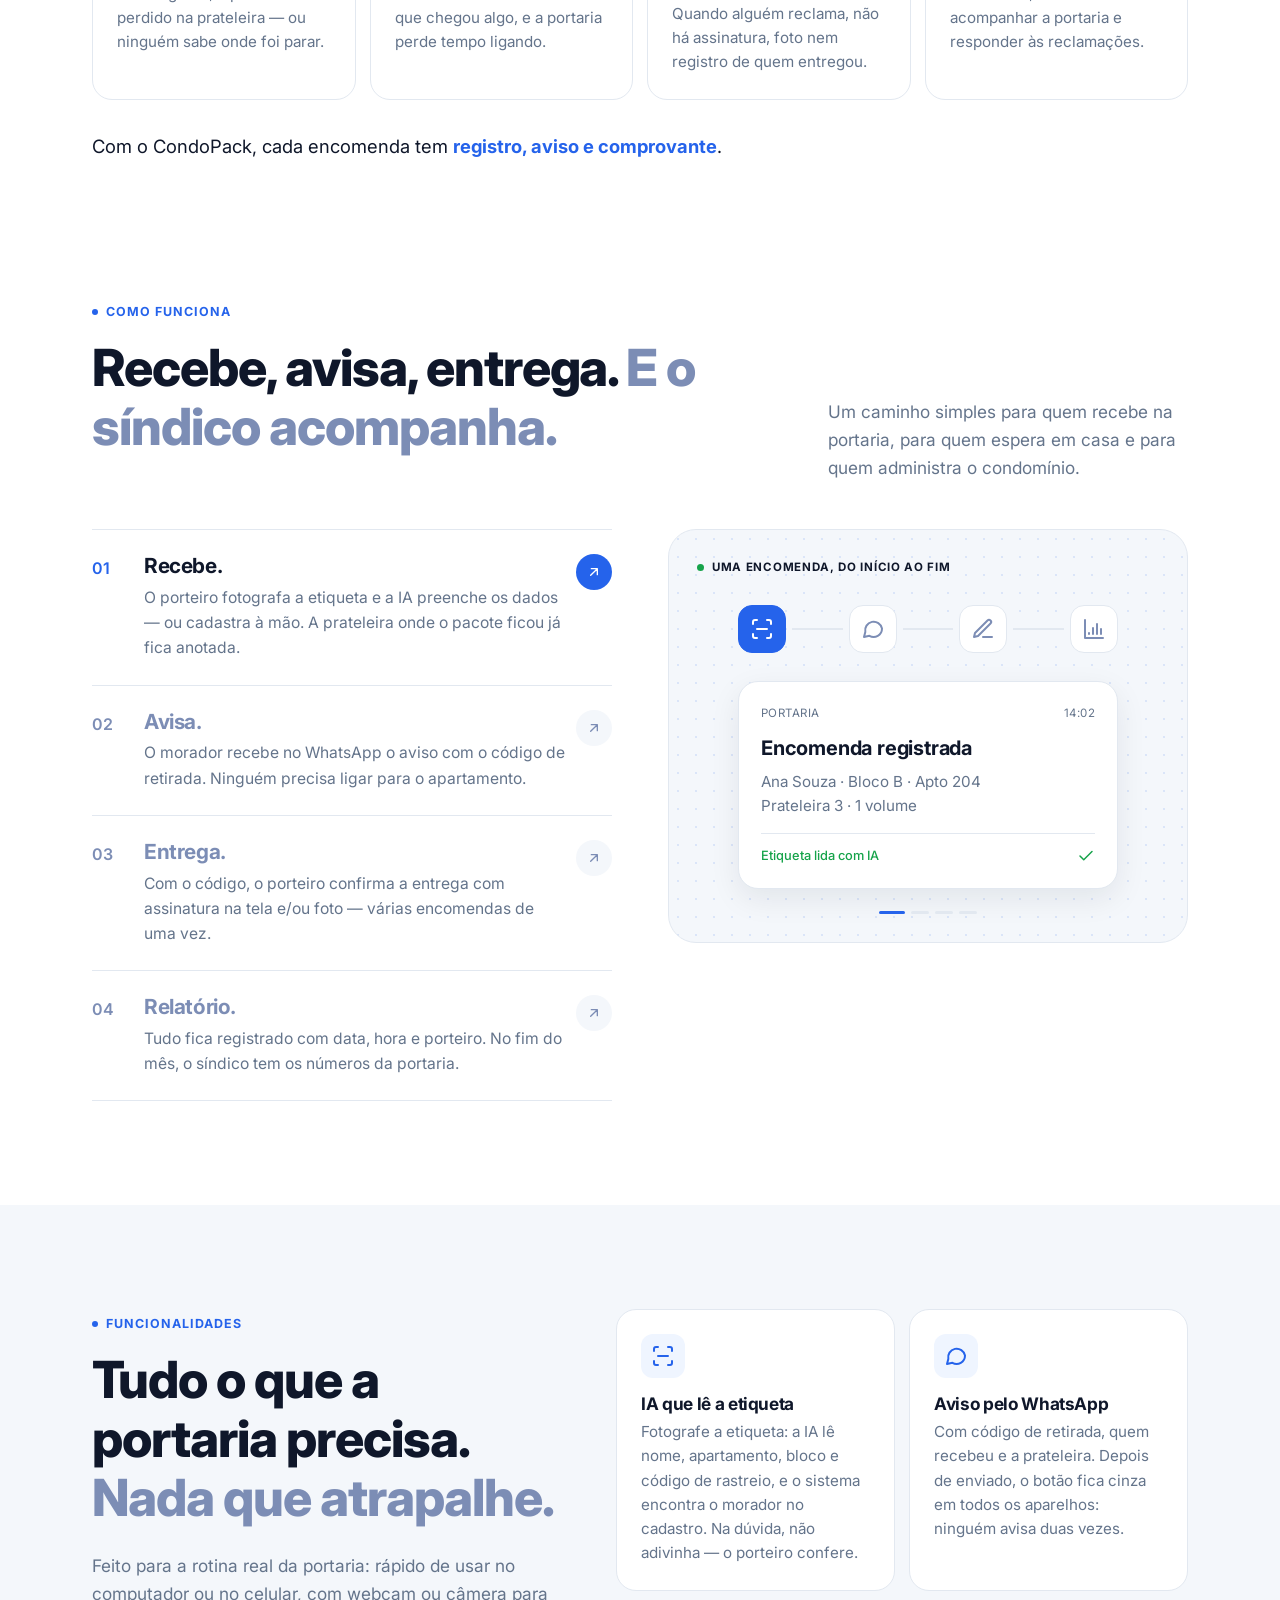
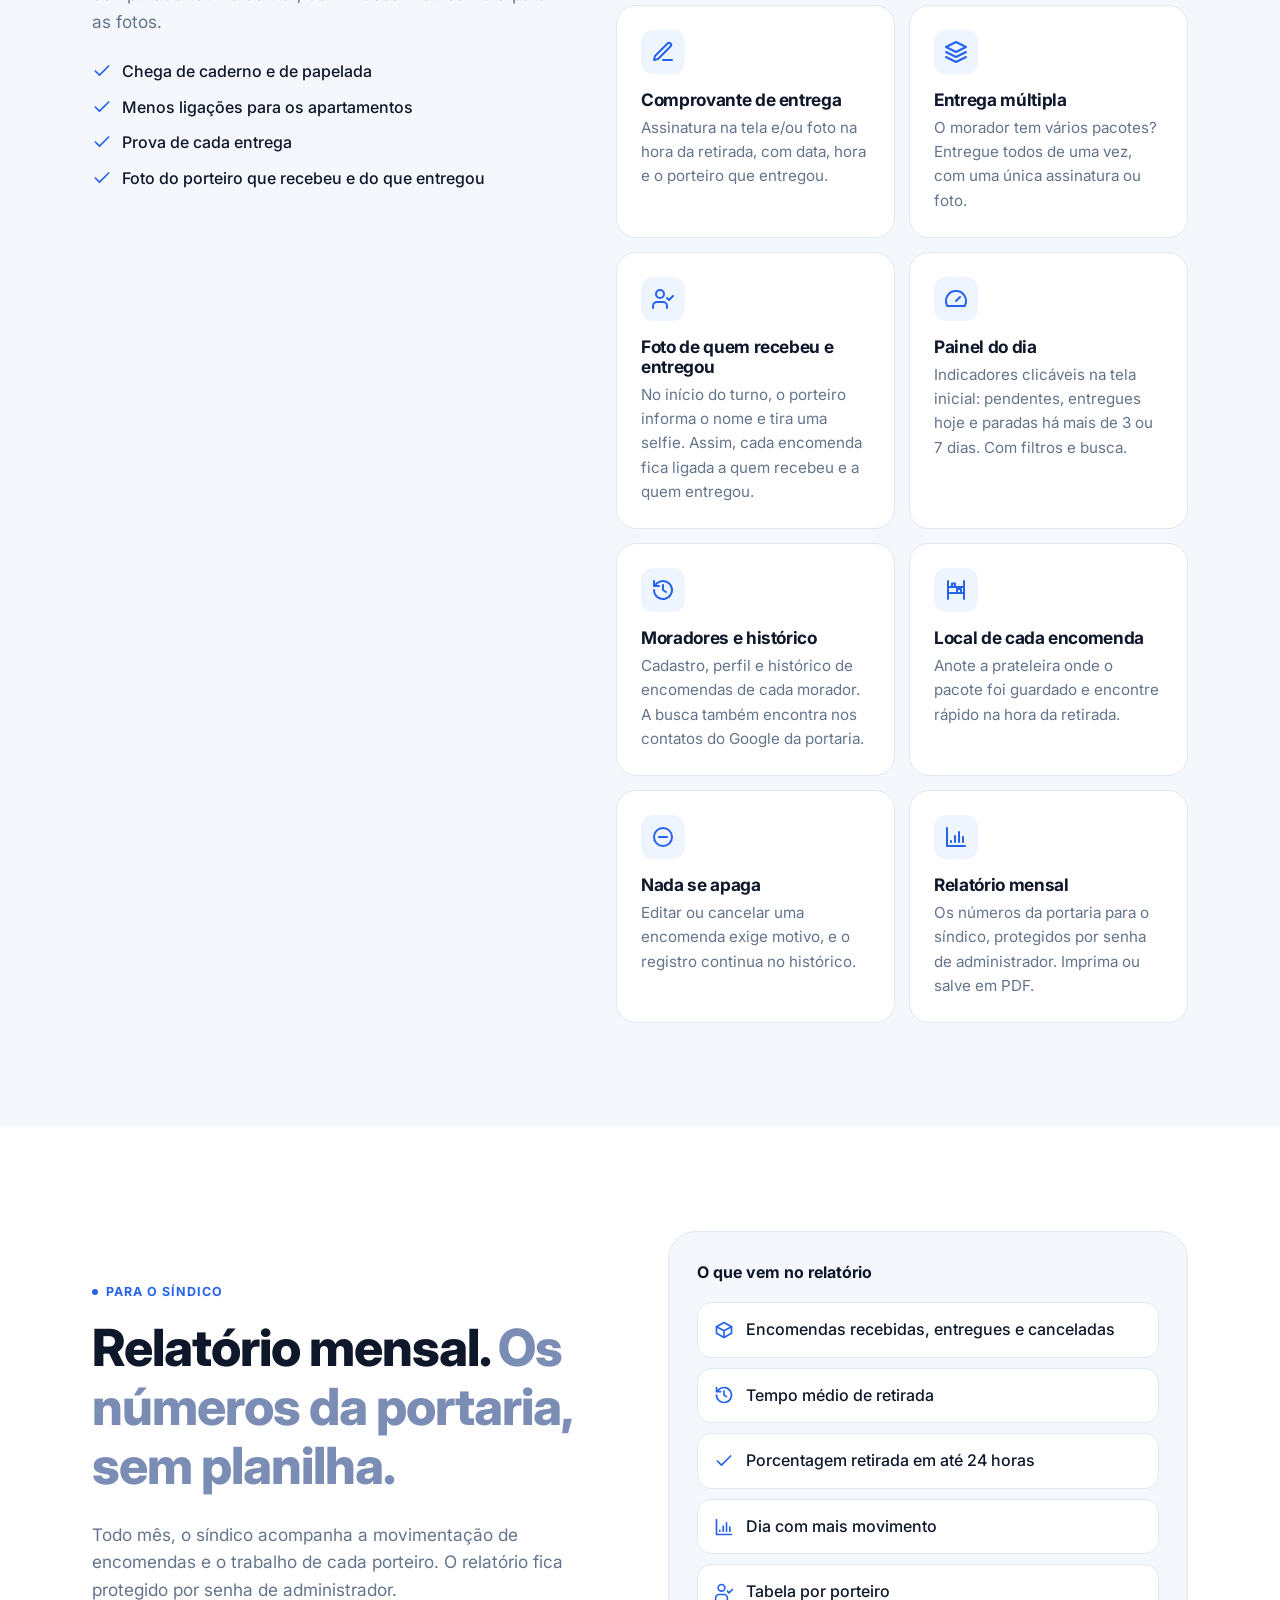
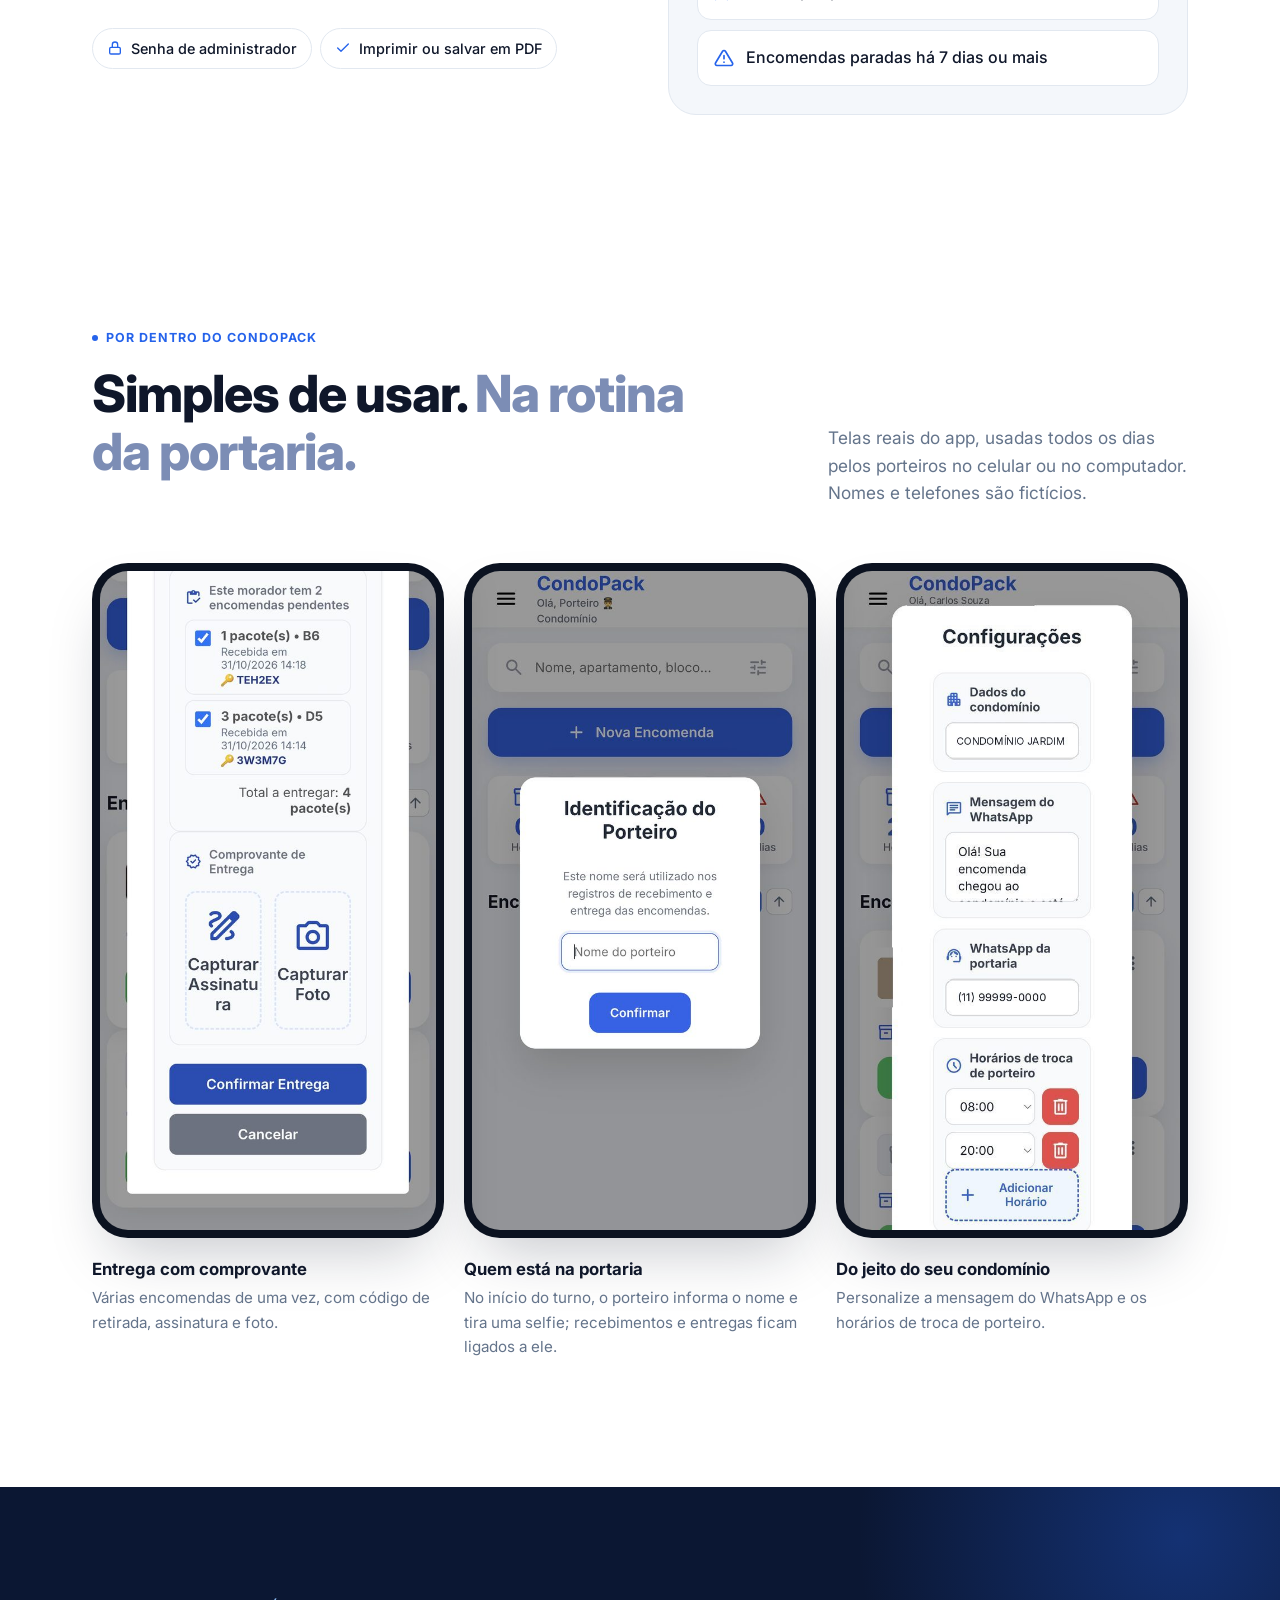
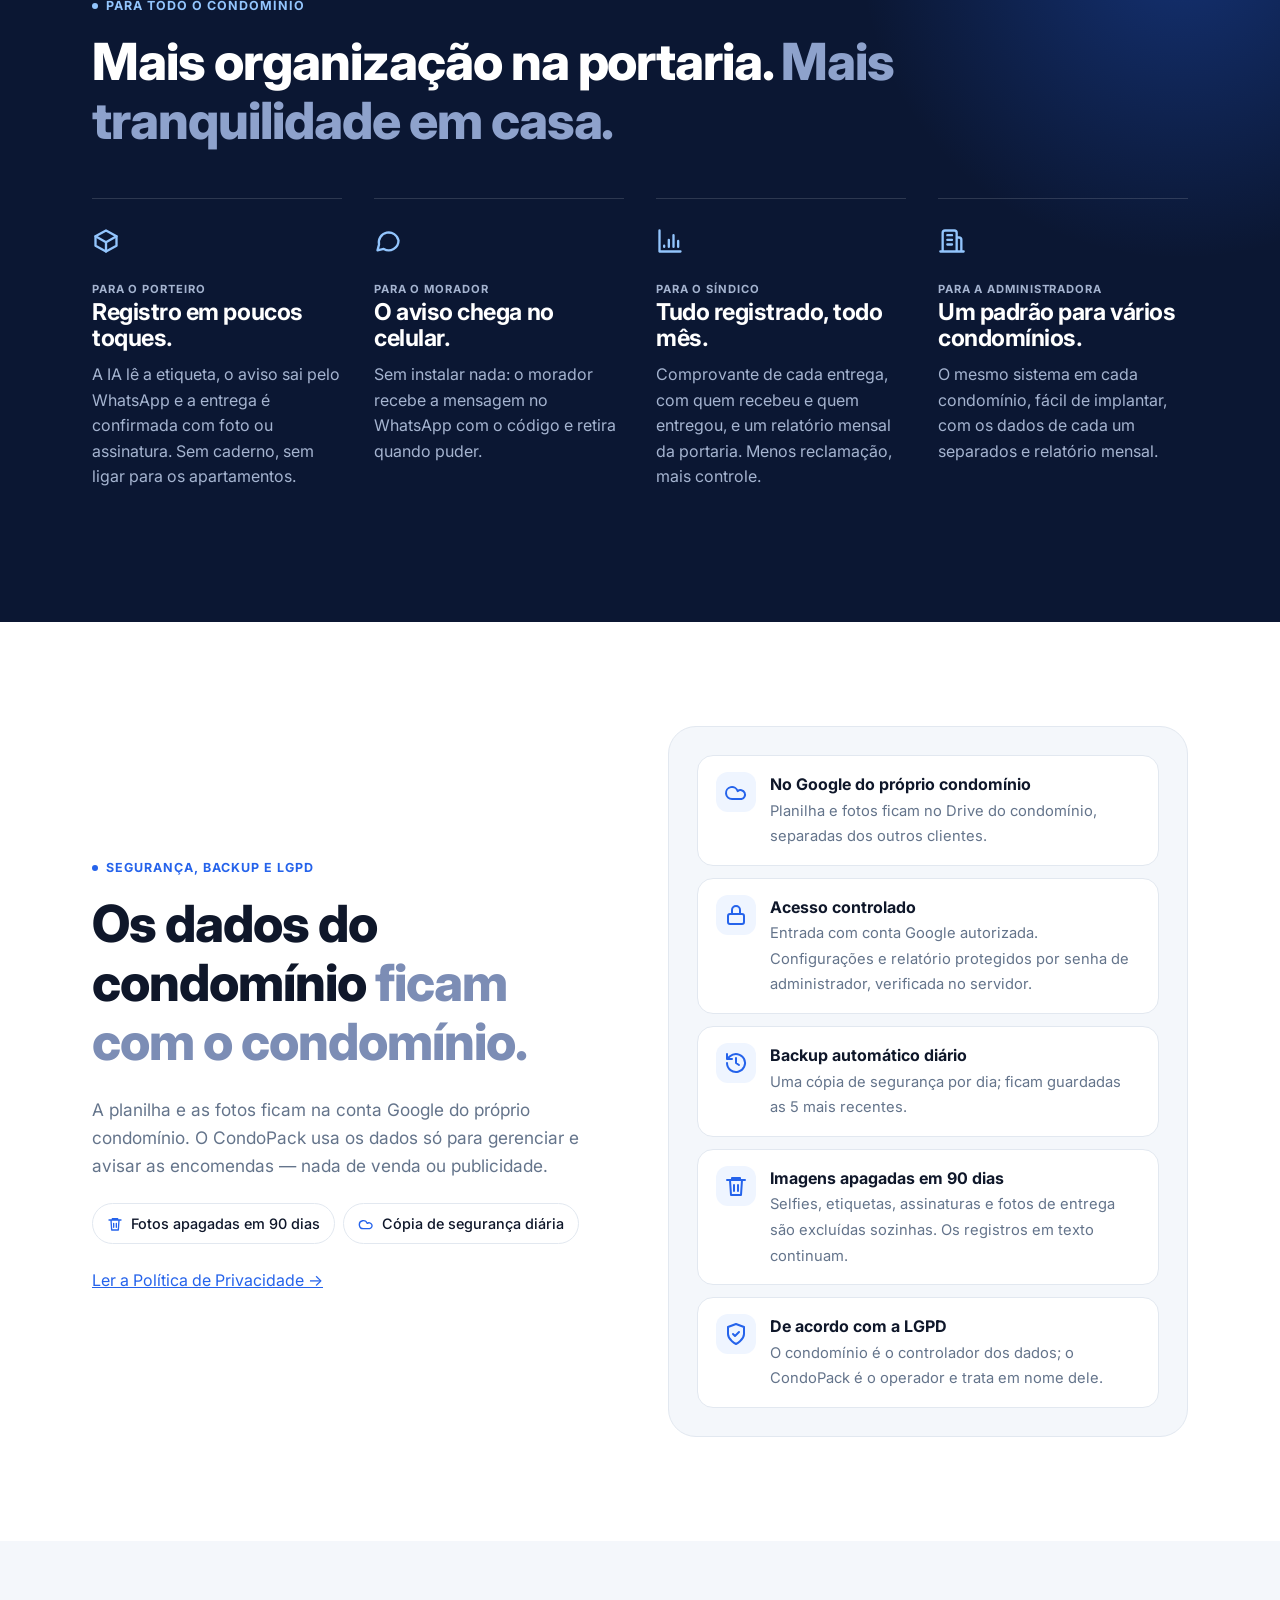
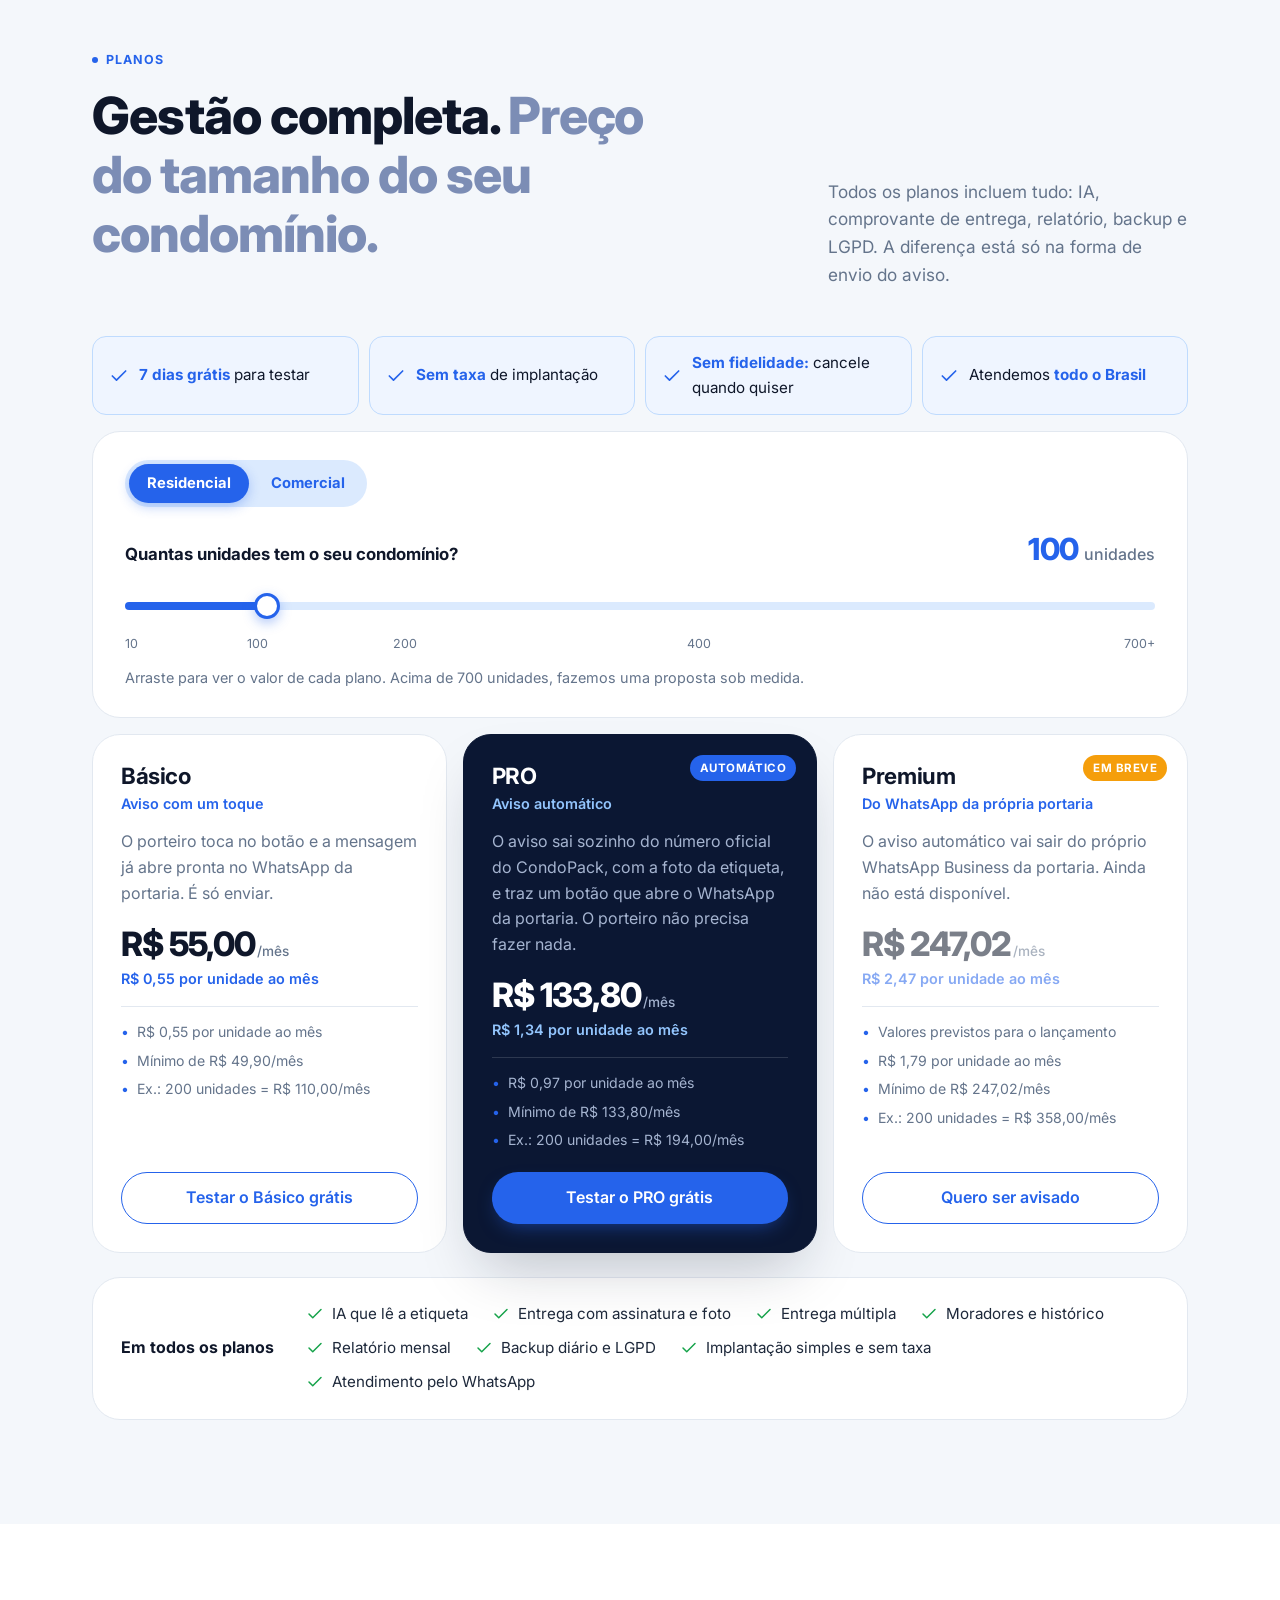
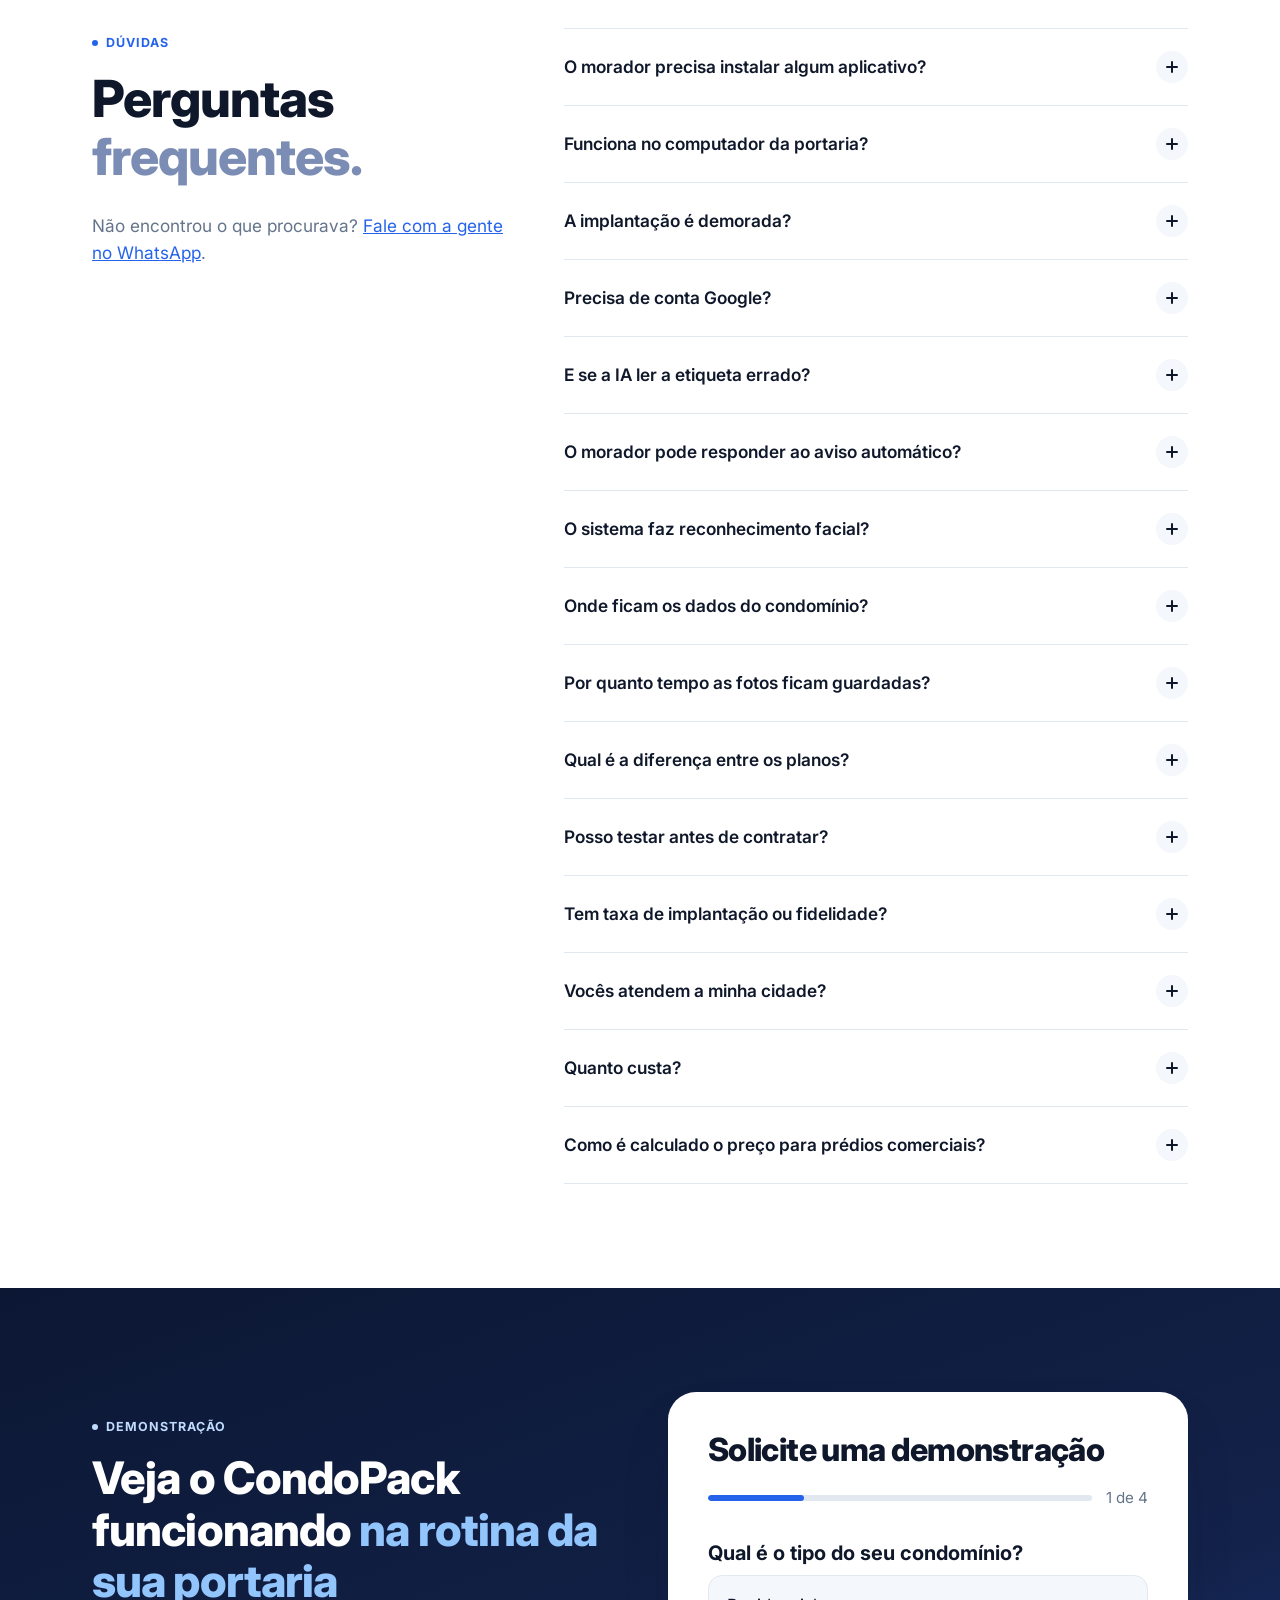
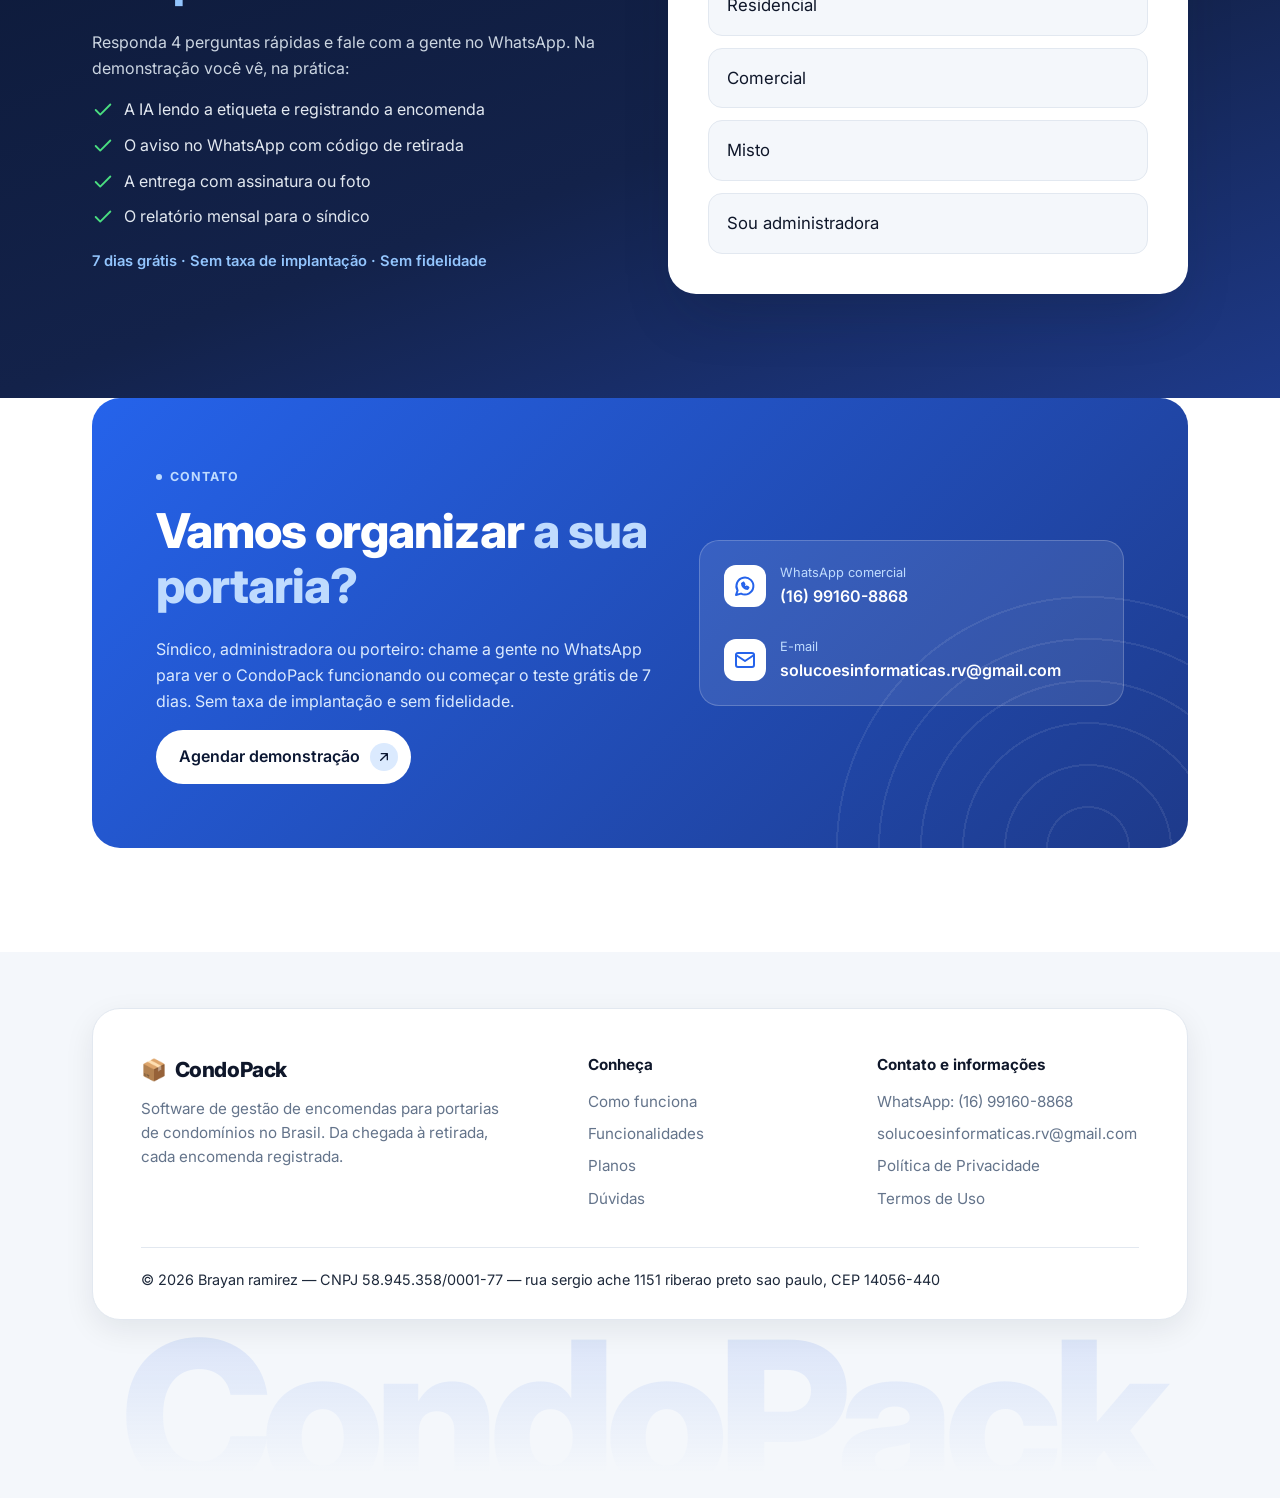
==== commit 89dc1580: "Calculadora com prédios residenciais (preço fixo por unidade) e comerciais (por sala) Co-Authored-By" ====
--- a/index.html
+++ b/index.html
@@ -482,13 +482,17 @@
         </ul>
 
         <div class="calc" data-calc>
+          <div class="calc-tipo" role="group" aria-label="Tipo de prédio">
+            <button type="button" class="calc-tipo-btn is-active" data-tipo="residencial" aria-pressed="true">Residencial</button>
+            <button type="button" class="calc-tipo-btn" data-tipo="comercial" aria-pressed="false">Comercial</button>
+          </div>
           <div class="calc-top">
-            <label class="calc-label" for="unidades">Quantas unidades tem o seu condomínio?</label>
-            <div class="calc-value"><output id="unidadesOut" for="unidades">100</output> <span>unidades</span></div>
+            <label class="calc-label" for="unidades" data-calc-pergunta>Quantas unidades tem o seu condomínio?</label>
+            <div class="calc-value"><output id="unidadesOut" for="unidades">100</output> <span data-calc-nome>unidades</span></div>
           </div>
           <input class="calc-range" type="range" id="unidades" min="10" max="710" step="10" value="100" aria-describedby="calcAjuda">
           <div class="calc-scale" aria-hidden="true"><span>10</span><span>100</span><span>200</span><span>400</span><span>700+</span></div>
-          <p class="calc-help" id="calcAjuda">Arraste para ver o valor de cada plano. Acima de 700 unidades, fazemos uma proposta sob medida.</p>
+          <p class="calc-help" id="calcAjuda" data-calc-ajuda>Arraste para ver o valor de cada plano. Acima de 700 unidades, fazemos uma proposta sob medida.</p>
         </div>
 
         <div class="plans">
@@ -498,7 +502,7 @@
             <p class="plan-desc">O porteiro toca no botão e a mensagem já abre pronta no WhatsApp da portaria. É só enviar.</p>
             <p class="plan-price"><span data-preco>R$ 55,00</span><small>/mês</small></p>
             <p class="plan-unit" data-unidade>R$ 0,55 por unidade ao mês</p>
-            <ul class="plan-rules">
+            <ul class="plan-rules" data-regras>
               <li>R$ 0,55 por unidade ao mês</li>
               <li>Mínimo de R$ 49,90/mês</li>
               <li>Ex.: 200 unidades = R$ 110,00/mês</li>
@@ -510,12 +514,12 @@
             <h3 class="plan-name">PRO</h3>
             <p class="plan-tagline">Aviso automático</p>
             <p class="plan-desc">O aviso sai sozinho do número oficial do CondoPack, com a foto da etiqueta, e traz um botão que abre o WhatsApp da portaria. O porteiro não precisa fazer nada.</p>
-            <p class="plan-price"><span data-preco>R$ 116,35</span><small>/mês</small></p>
-            <p class="plan-unit" data-unidade>R$ 1,16 por unidade ao mês</p>
-            <ul class="plan-rules">
-              <li>Até 100 unidades: R$ 116,35/mês</li>
-              <li>De 101 a 200: R$ 168,35/mês</li>
-              <li>Acima de 200: R$ 168,35 + R$ 0,71 por unidade extra</li>
+            <p class="plan-price"><span data-preco>R$ 133,80</span><small>/mês</small></p>
+            <p class="plan-unit" data-unidade>R$ 1,34 por unidade ao mês</p>
+            <ul class="plan-rules" data-regras>
+              <li>R$ 0,97 por unidade ao mês</li>
+              <li>Mínimo de R$ 133,80/mês</li>
+              <li>Ex.: 200 unidades = R$ 194,00/mês</li>
             </ul>
             <a class="btn btn-primary" href="https://wa.me/5516991608868?text=Ol%C3%A1%2C%20quero%20testar%20gr%C3%A1tis%20o%20plano%20PRO%20do%20CondoPack" target="_blank" rel="noopener">Testar o PRO grátis</a>
           </article>
@@ -524,13 +528,13 @@
             <h3 class="plan-name">Premium</h3>
             <p class="plan-tagline">Do WhatsApp da própria portaria</p>
             <p class="plan-desc">O aviso automático vai sair do próprio WhatsApp Business da portaria. Ainda não está disponível.</p>
-            <p class="plan-price"><span data-preco>R$ 214,80</span><small>/mês</small></p>
-            <p class="plan-unit" data-unidade>R$ 2,15 por unidade ao mês</p>
-            <ul class="plan-rules">
+            <p class="plan-price"><span data-preco>R$ 247,02</span><small>/mês</small></p>
+            <p class="plan-unit" data-unidade>R$ 2,47 por unidade ao mês</p>
+            <ul class="plan-rules" data-regras>
               <li>Valores previstos para o lançamento</li>
-              <li>Até 100 unidades: R$ 214,80/mês</li>
-              <li>De 101 a 200: R$ 310,80/mês</li>
-              <li>Acima de 200: R$ 310,80 + R$ 1,31 por unidade extra</li>
+              <li>R$ 1,79 por unidade ao mês</li>
+              <li>Mínimo de R$ 247,02/mês</li>
+              <li>Ex.: 200 unidades = R$ 358,00/mês</li>
             </ul>
             <a class="btn btn-outline" href="https://wa.me/5516991608868?text=Ol%C3%A1%2C%20quero%20ser%20avisado%20quando%20o%20plano%20Premium%20do%20CondoPack%20estiver%20dispon%C3%ADvel" target="_blank" rel="noopener">Quero ser avisado</a>
           </article>
@@ -614,7 +618,11 @@
           </details>
           <details>
             <summary>Quanto custa? <span class="plus" aria-hidden="true"></span></summary>
-            <p>Depende do plano e do número de unidades. Use a <a href="#planos">calculadora dos planos</a> para ver o valor mensal; acima de 700 unidades, fazemos uma proposta sob medida.</p>
+            <p>Depende do plano e do tamanho do prédio. Em condomínios residenciais, o valor é por unidade; em prédios comerciais, por sala ou conjunto. Use a <a href="#planos">calculadora dos planos</a> (escolha Residencial ou Comercial) para ver o valor mensal; acima de 700 unidades ou salas, fazemos uma proposta sob medida.</p>
+          </details>
+          <details>
+            <summary>Como é calculado o preço para prédios comerciais? <span class="plus" aria-hidden="true"></span></summary>
+            <p>Em prédios comerciais, cada sala ou conjunto conta como uma unidade, porque é para ela que a portaria registra a encomenda. Uma empresa que ocupa várias salas conta uma vez para cada sala. Prédios mistos (com apartamentos e salas) recebem uma proposta sob medida.</p>
           </details>
         </div>
       </div>
@@ -650,7 +658,7 @@
           </fieldset>
 
           <fieldset class="demo-step" data-step="2" data-key="unidades" hidden>
-            <legend>Quantas unidades tem o condomínio?</legend>
+            <legend>Quantas unidades (ou salas) tem o condomínio?</legend>
             <button type="button" class="demo-opt">Até 50</button>
             <button type="button" class="demo-opt">51 a 150</button>
             <button type="button" class="demo-opt">151 a 300</button>
--- a/assets/style.css
+++ b/assets/style.css
@@ -502,3 +502,8 @@
 .offer-strip li { display: flex; align-items: center; gap: 10px; background: var(--blue-tint); border: 1px solid #BFDBFE; border-radius: 14px; padding: 14px 16px; color: var(--ink); font-size: .95rem; }
 .offer-strip strong { color: var(--blue); }
 .offer-strip .icon { width: 20px; height: 20px; color: var(--blue); }
+/* Calculadora: Residencial / Comercial */
+.calc-tipo { display: inline-flex; gap: 4px; padding: 4px; margin-bottom: 18px; background: var(--blue-soft); border-radius: 999px; }
+.calc-tipo-btn { border: 0; background: transparent; color: var(--blue); font: inherit; font-weight: 700; font-size: .92rem; padding: 8px 18px; border-radius: 999px; cursor: pointer; }
+.calc-tipo-btn.is-active { background: var(--blue); color: #fff; box-shadow: 0 4px 12px rgba(37, 99, 235, .3); }
+.calc-tipo-btn:focus-visible { outline: 2px solid var(--blue); outline-offset: 2px; }
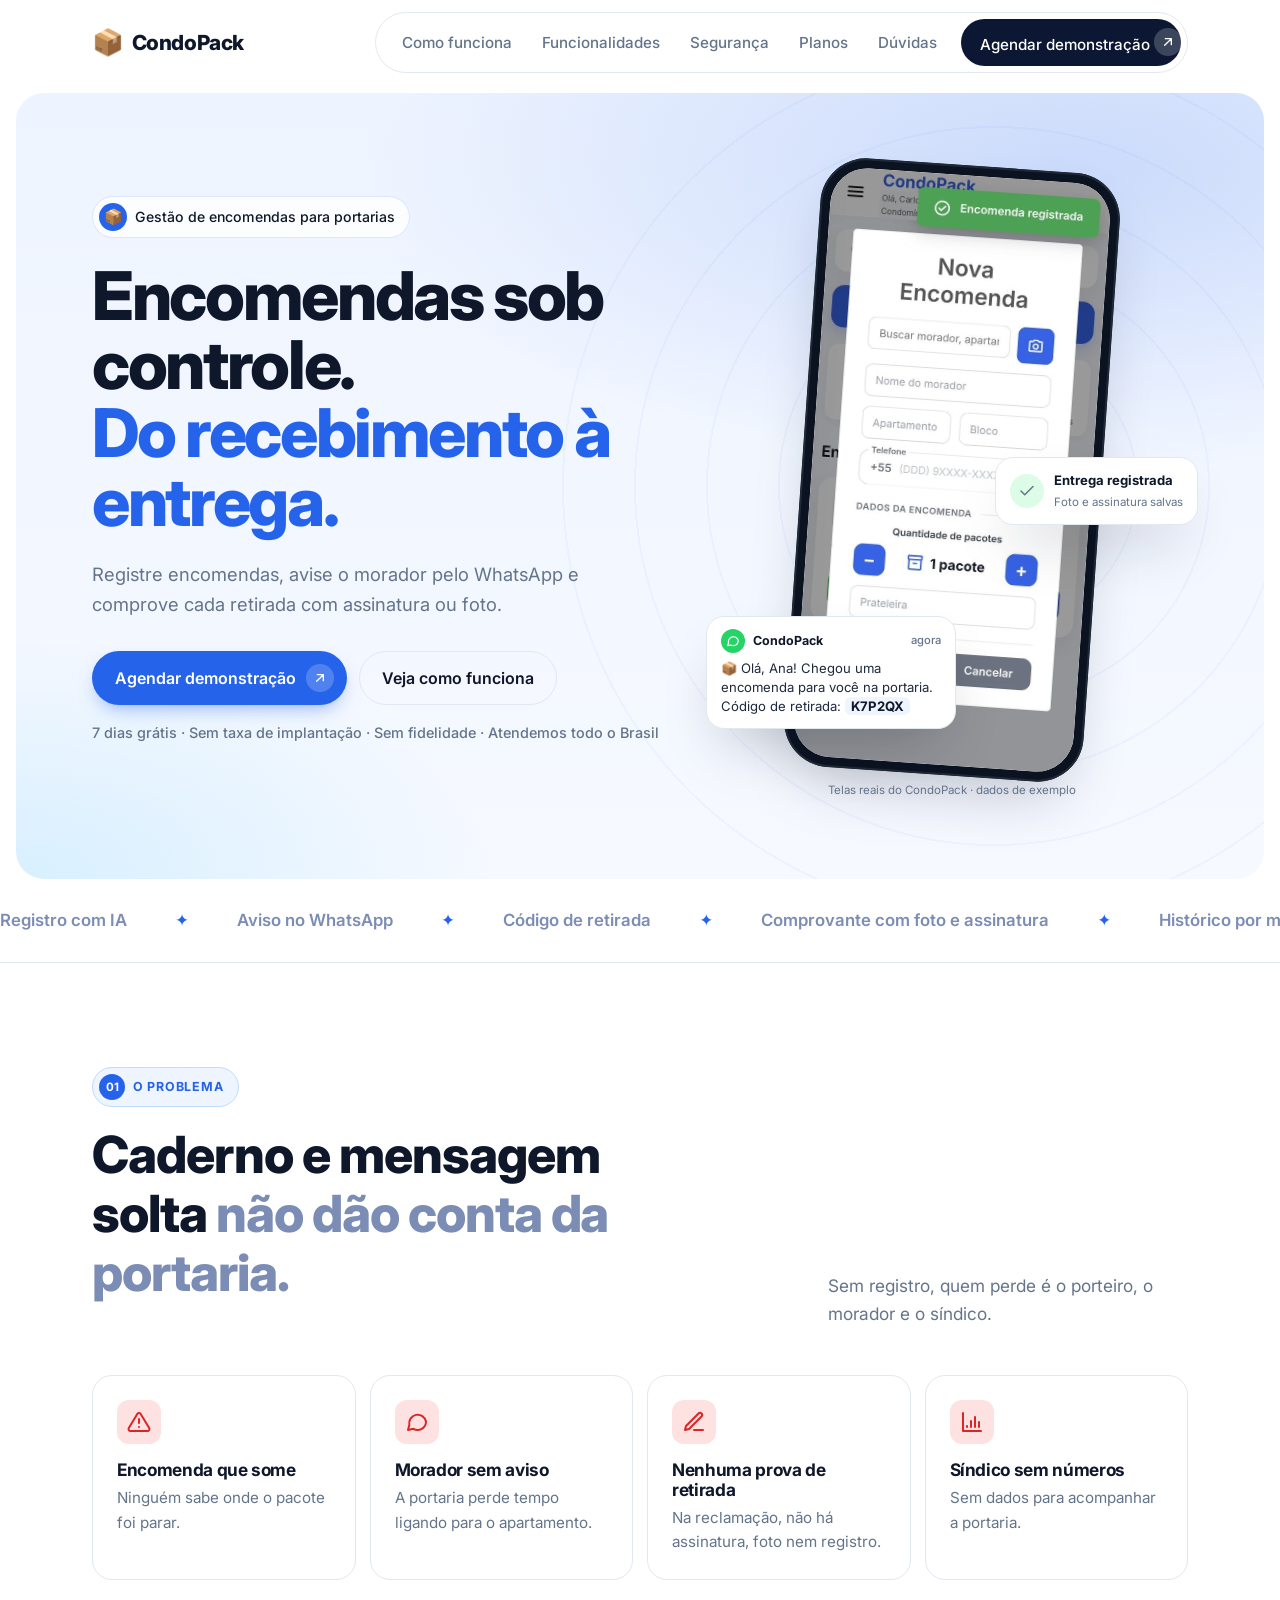
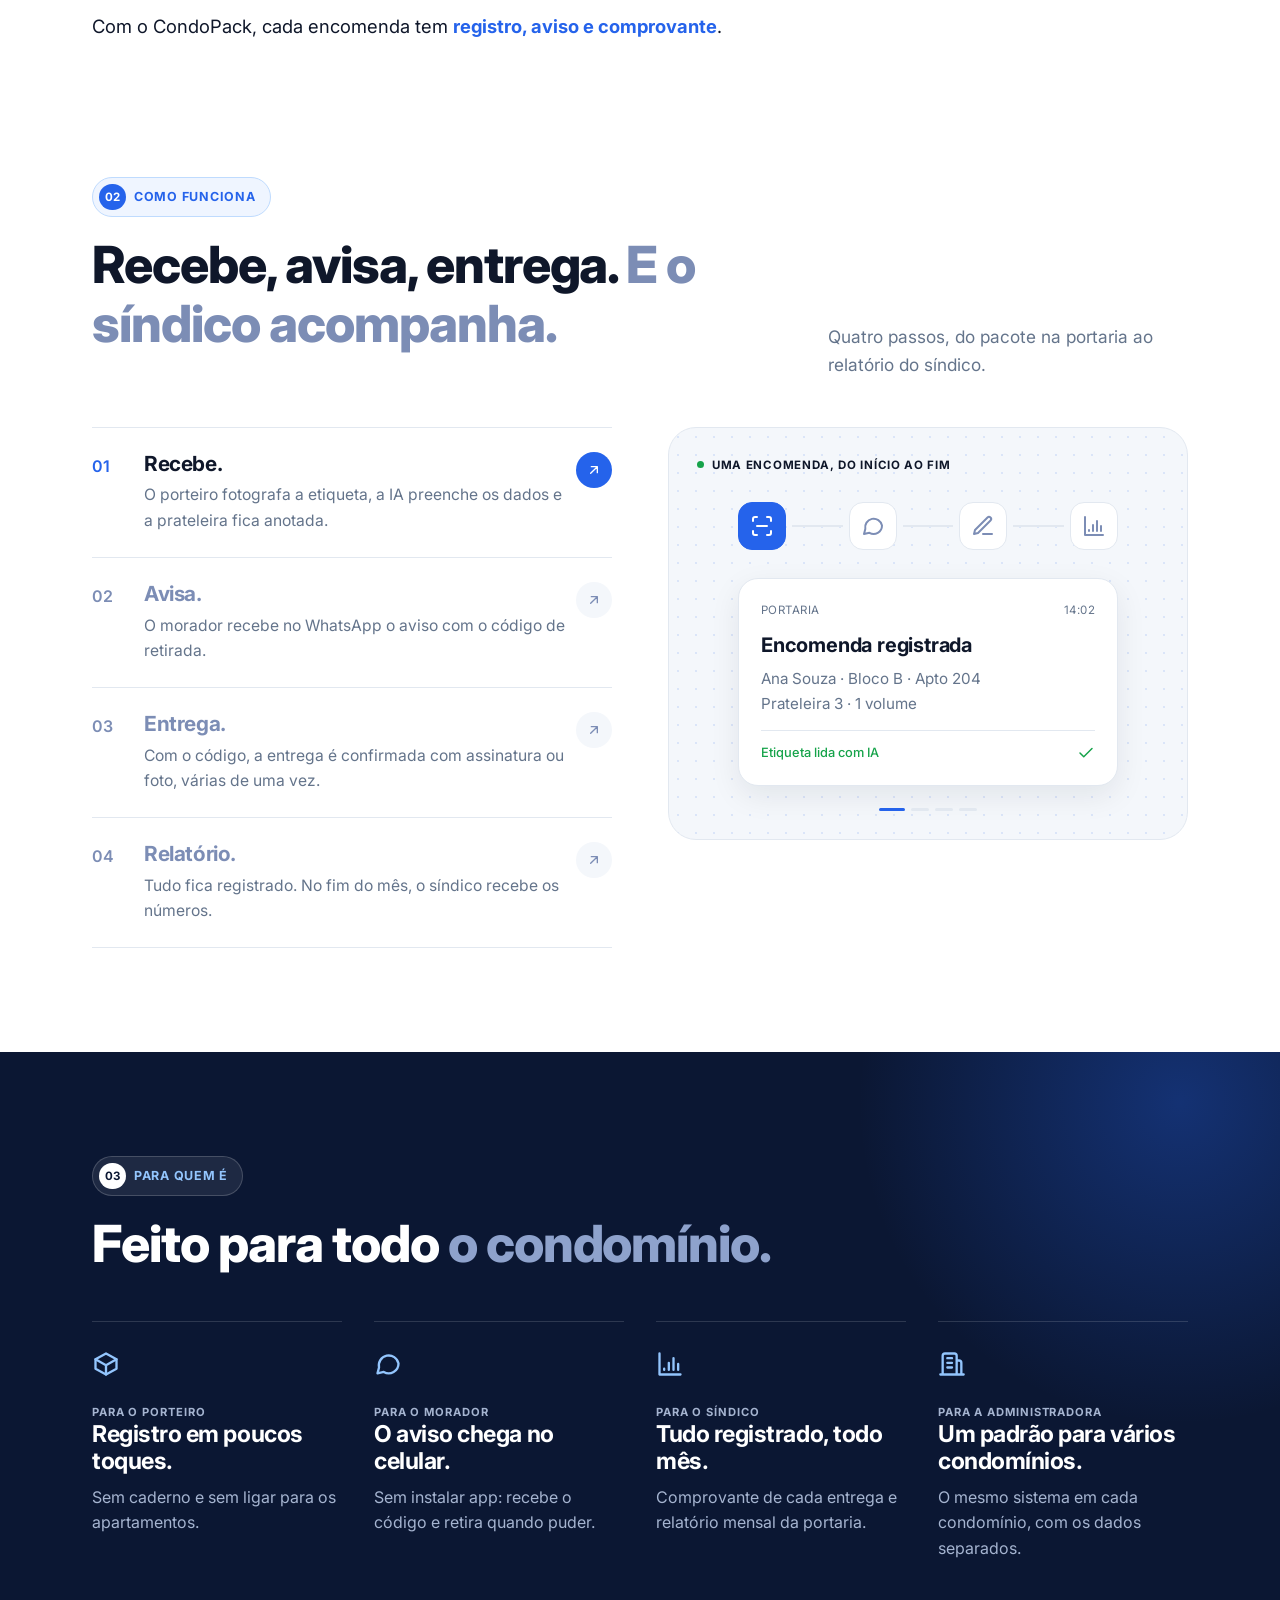
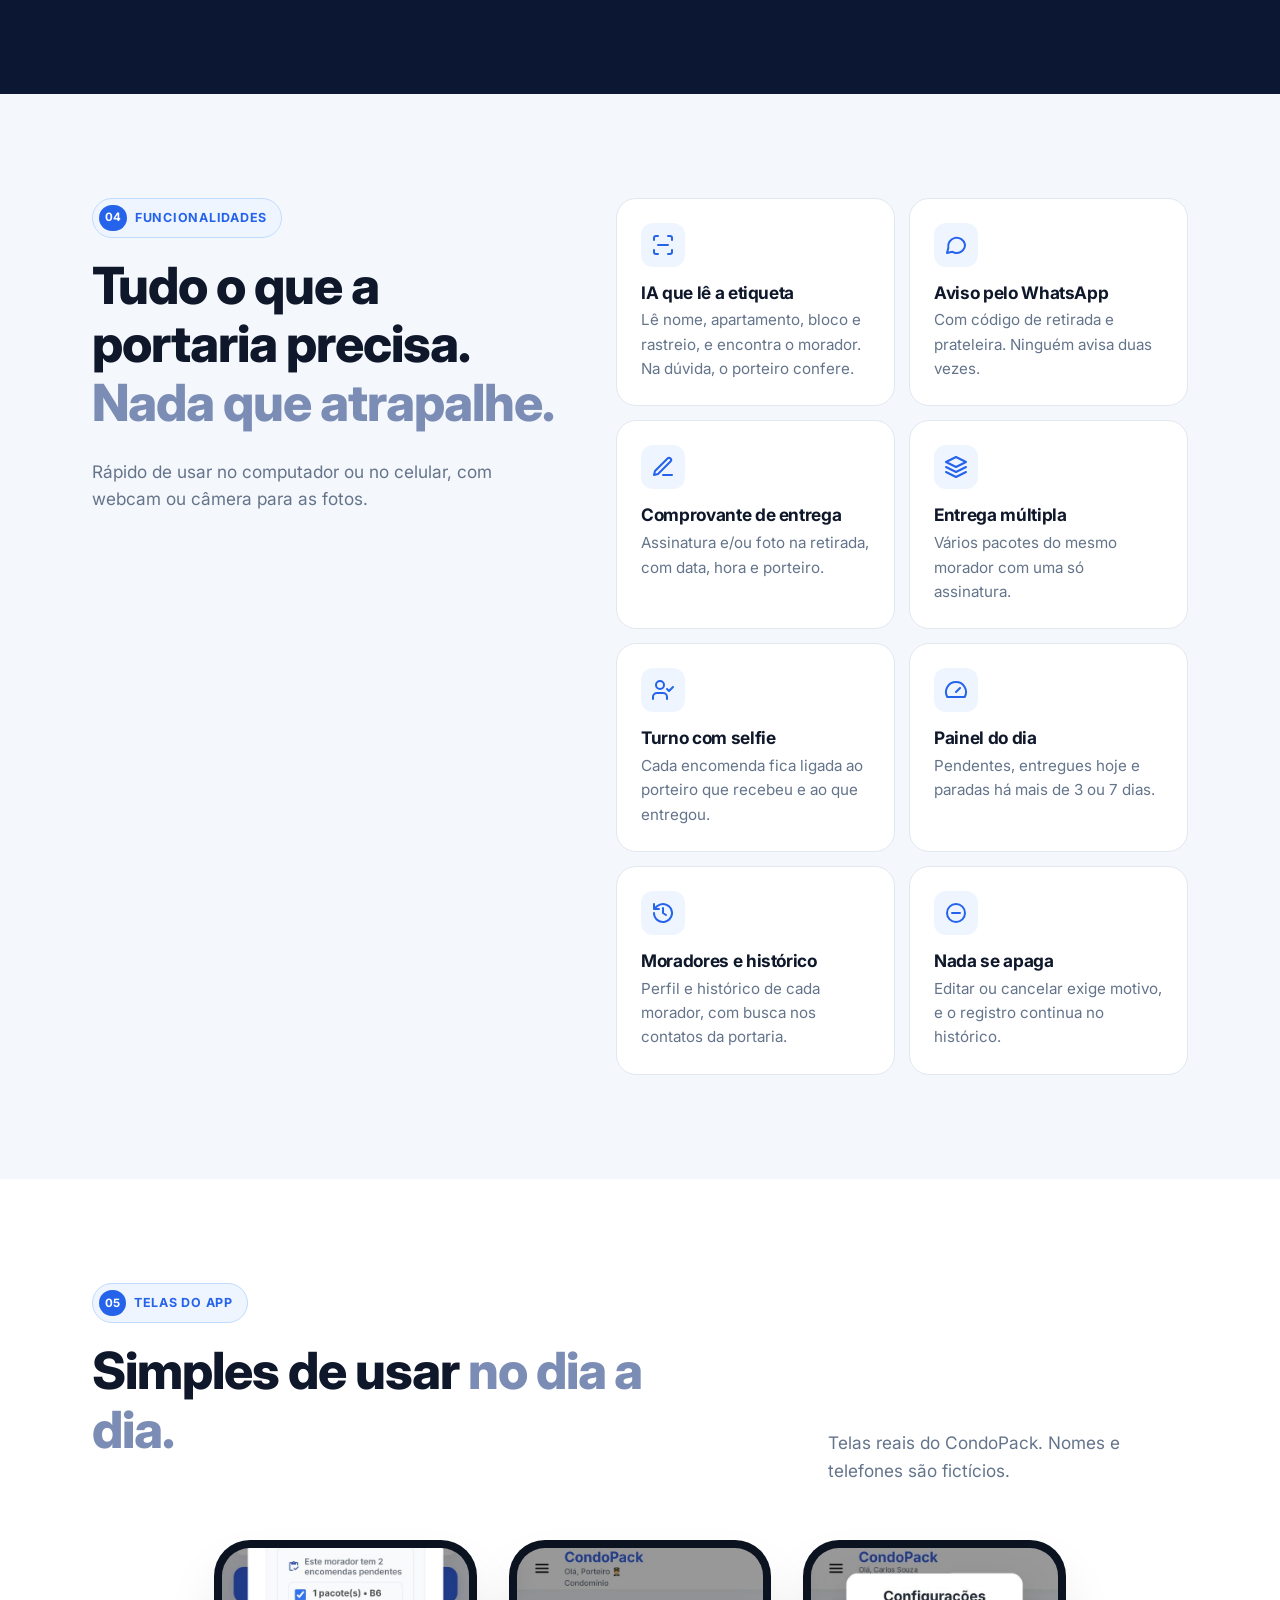
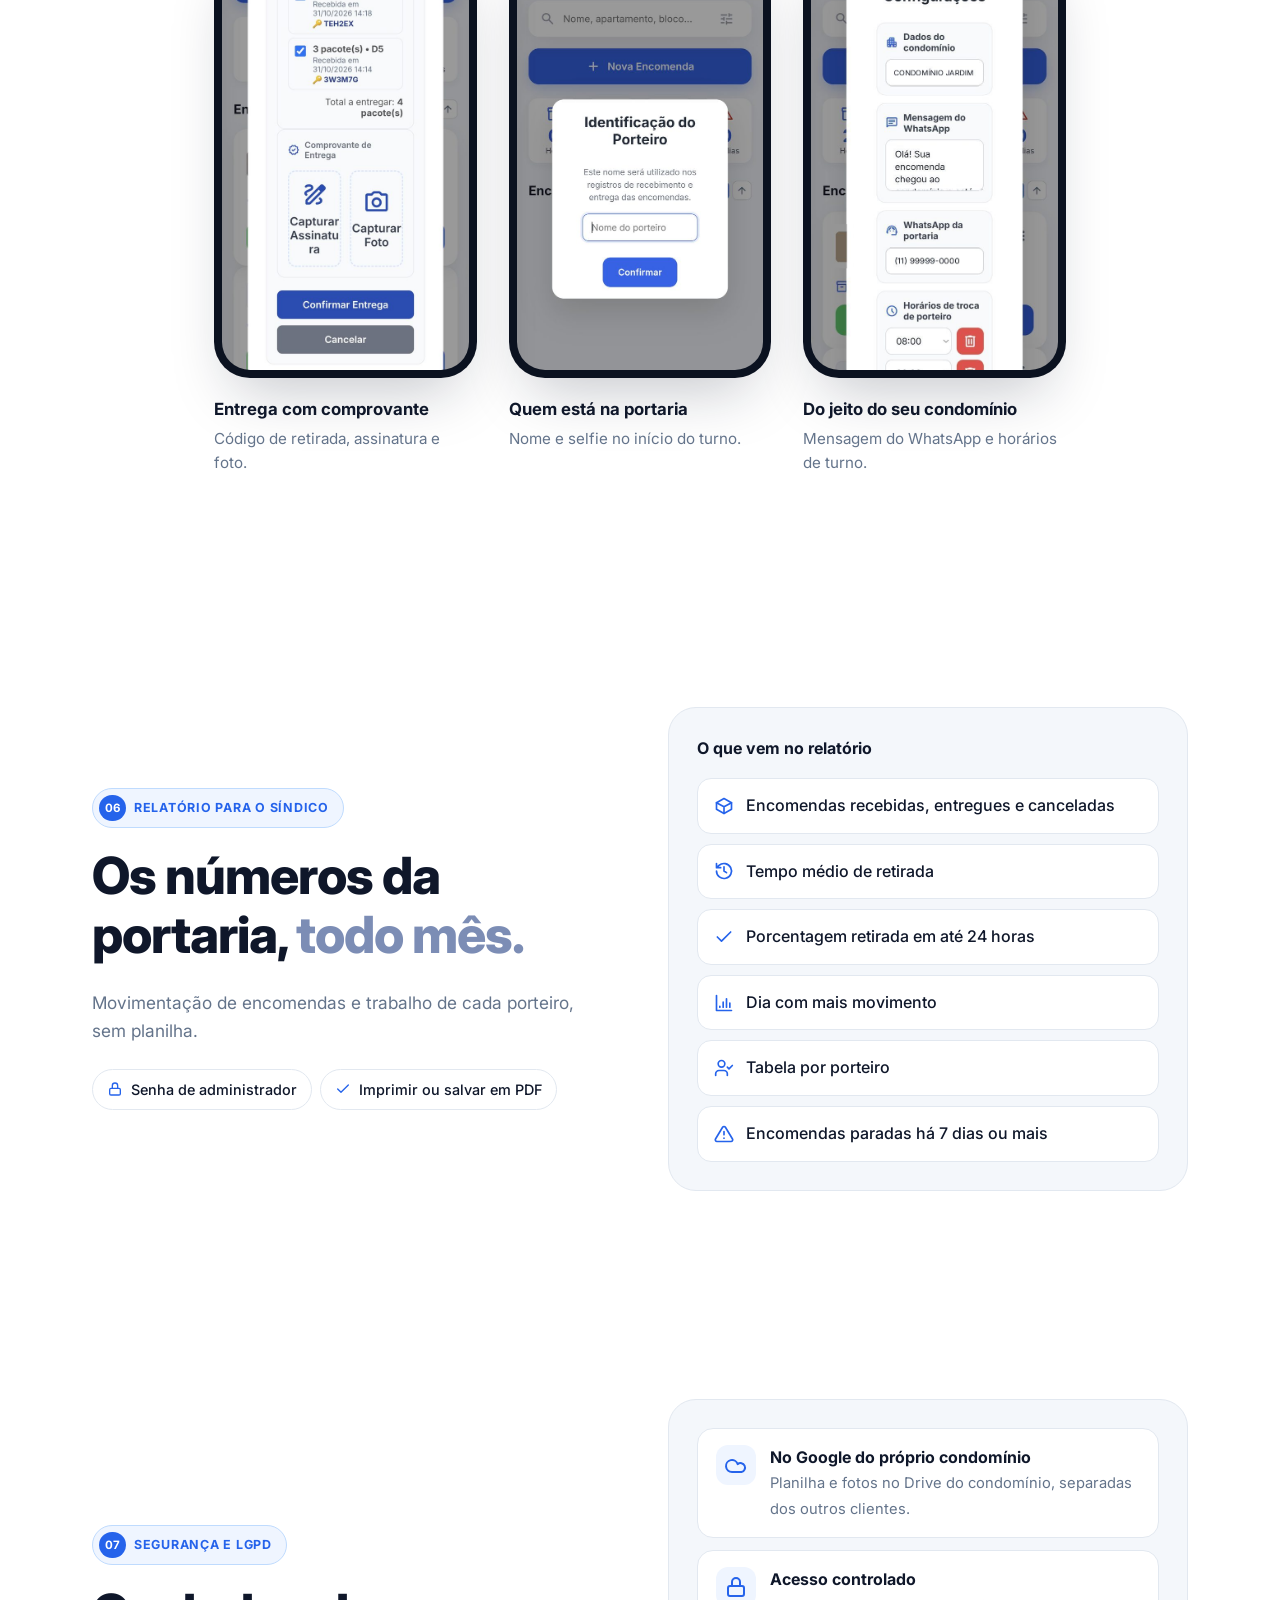
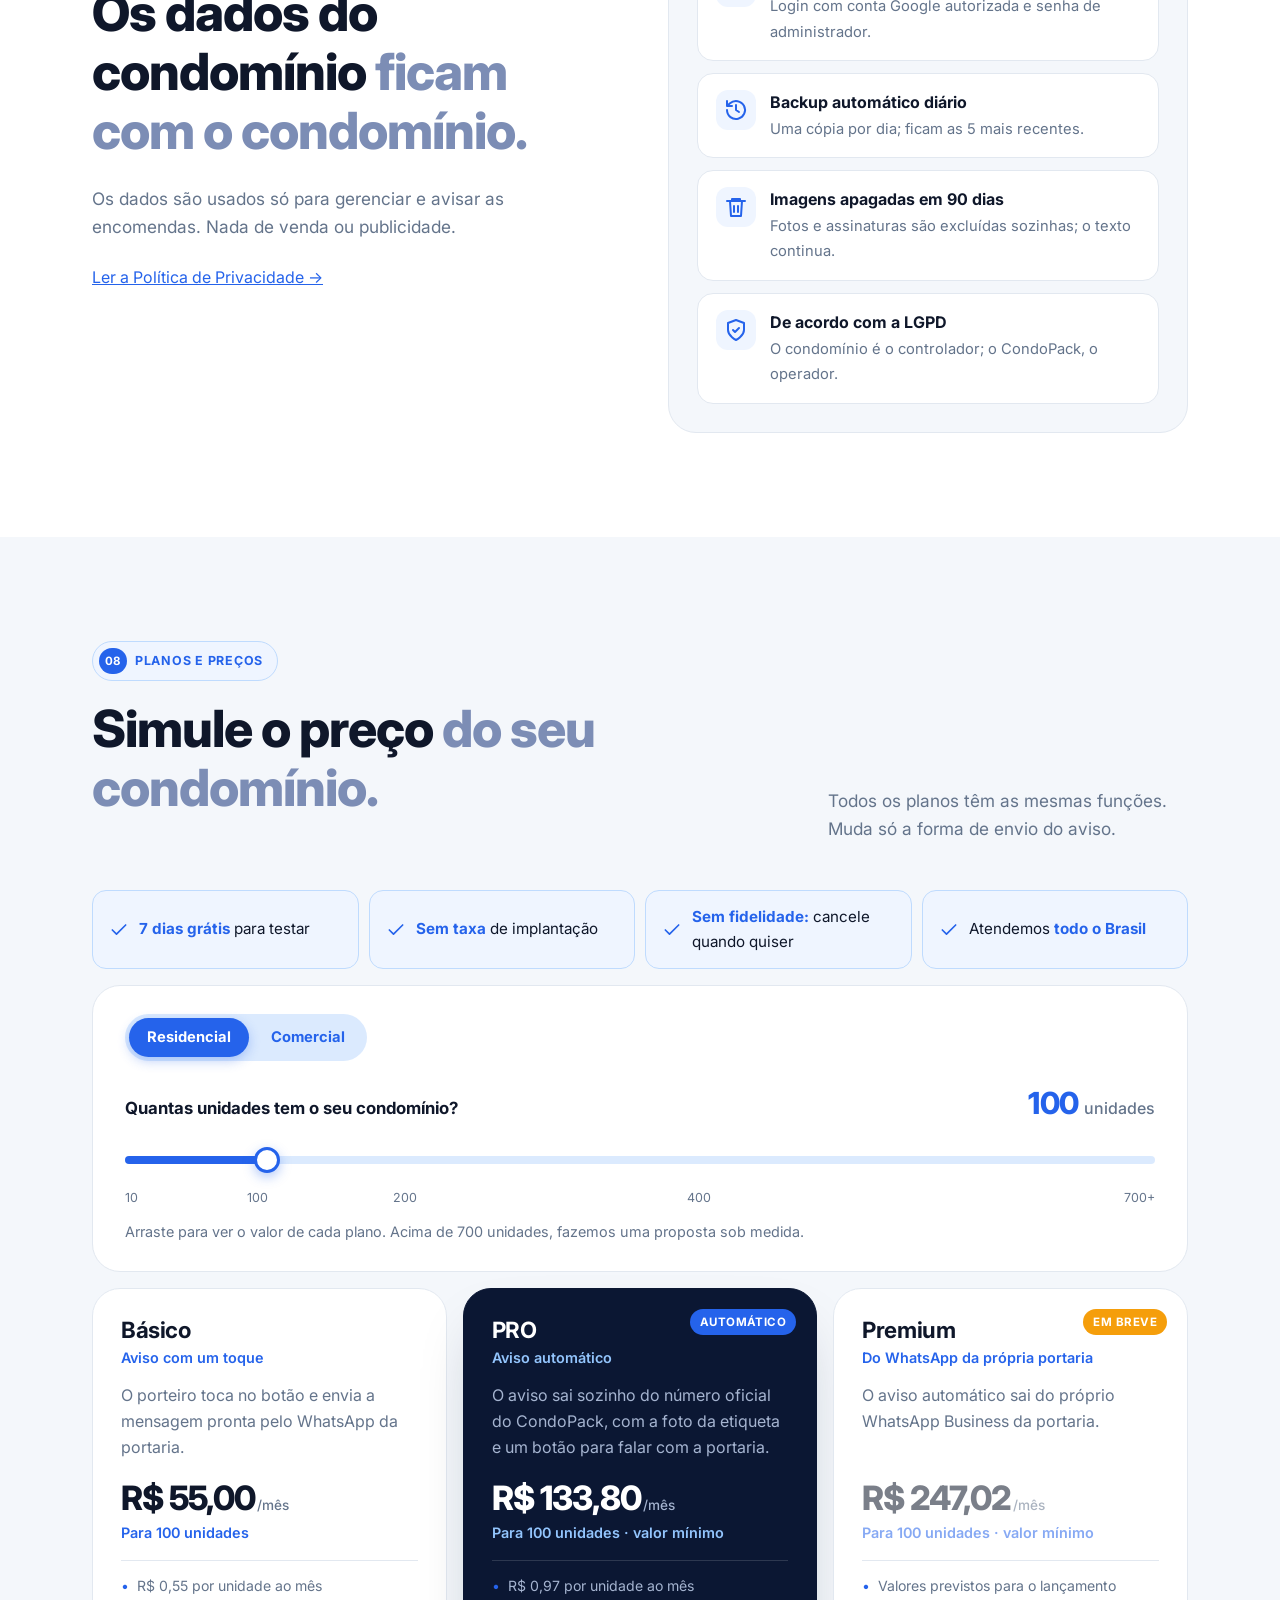
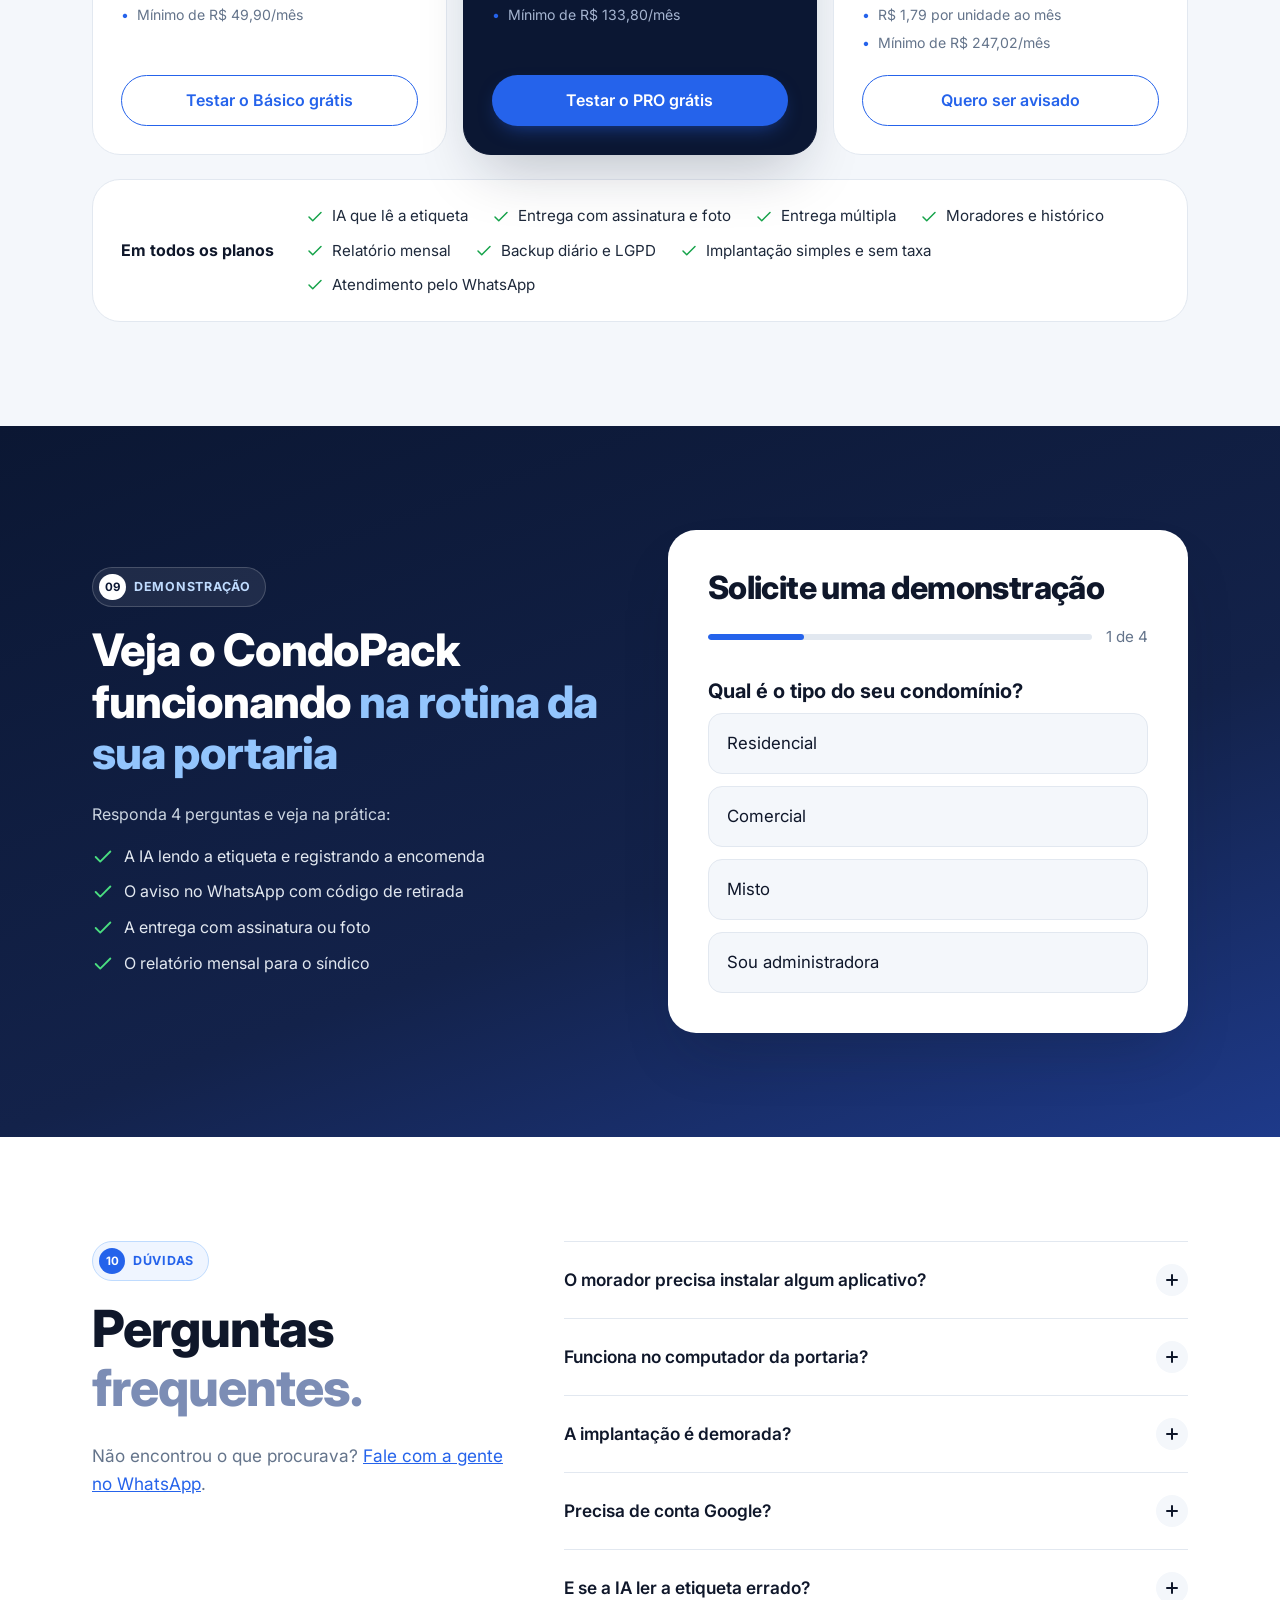
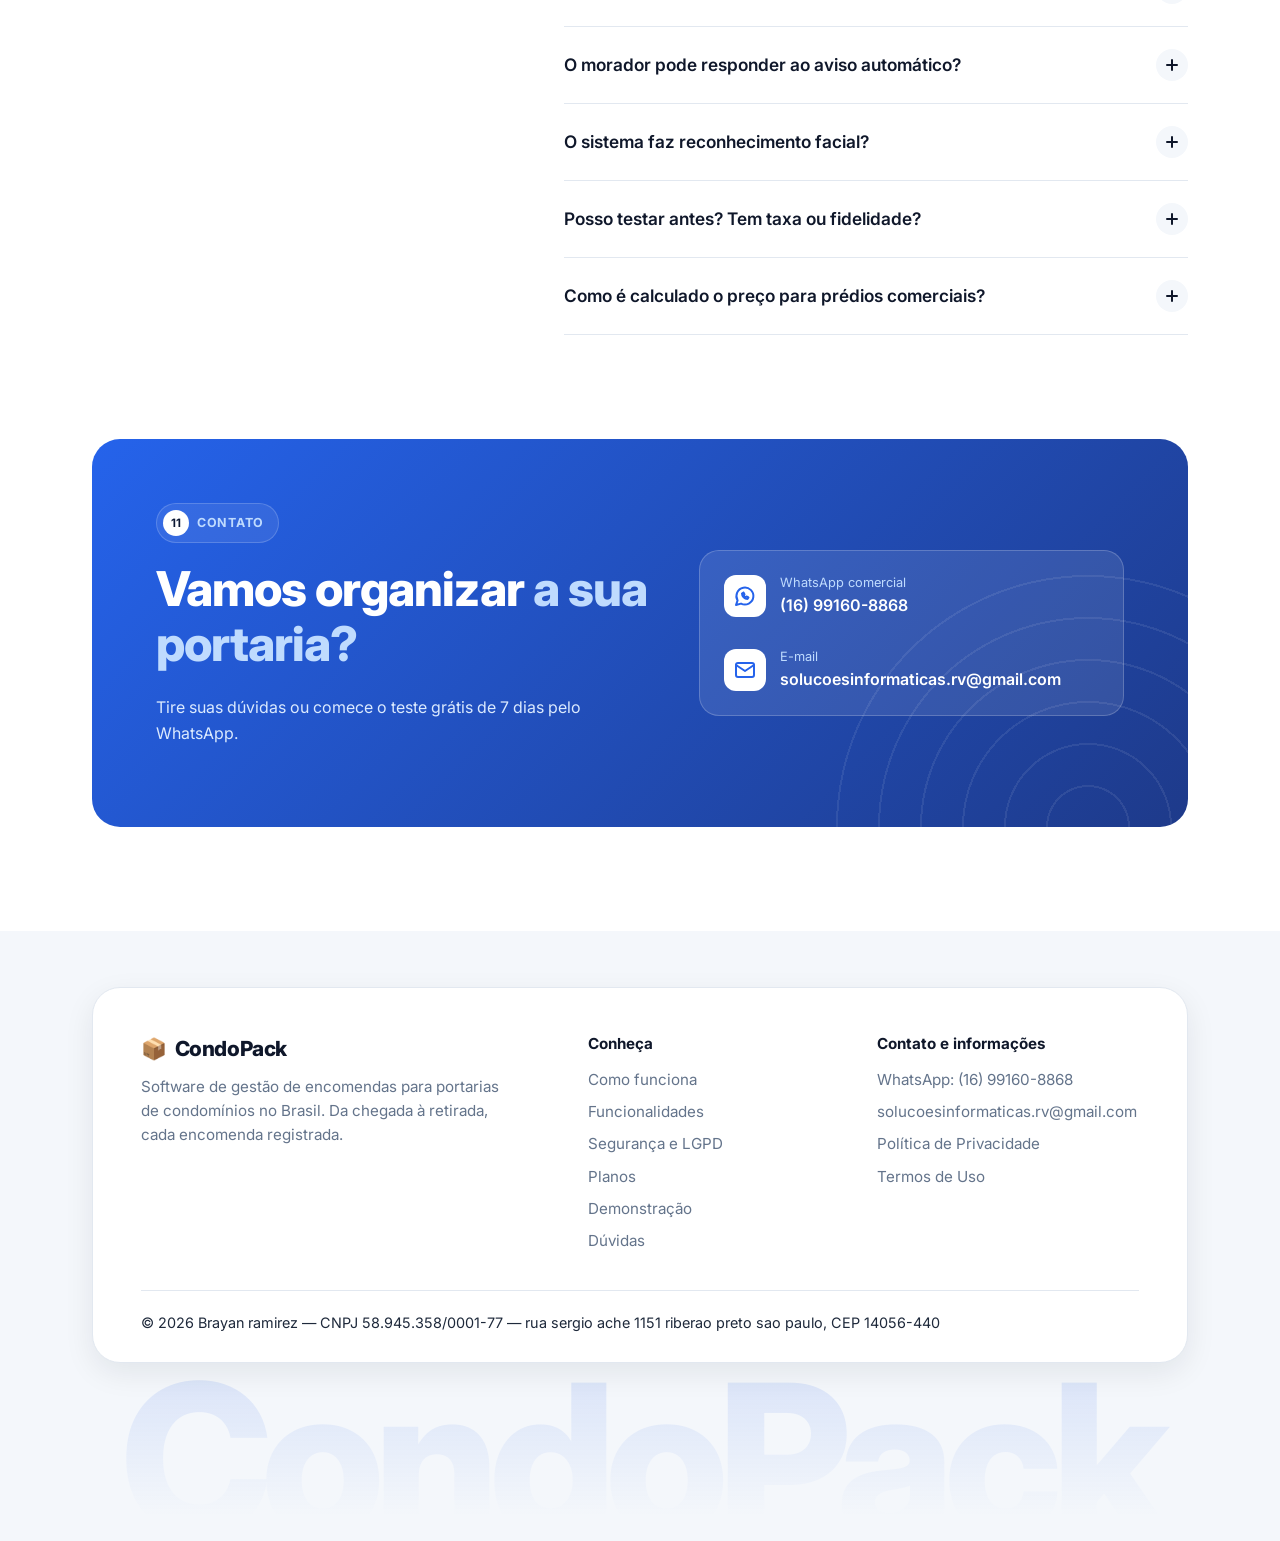
==== commit cf407dc4: "Reorganiza o site: demonstração após os planos, seções numeradas e menos texto repetido Co-Authored-" ====
--- a/index.html
+++ b/index.html
@@ -89,9 +89,10 @@
         <ul class="nav-menu" id="menu">
           <li><a href="#como-funciona">Como funciona</a></li>
           <li><a href="#funcionalidades">Funcionalidades</a></li>
+          <li><a href="#seguranca">Segurança</a></li>
           <li><a href="#planos">Planos</a></li>
           <li><a href="#duvidas">Dúvidas</a></li>
-          <li class="nav-cta"><a class="btn btn-dark" href="#contato">Fale conosco <span class="btn-arrow" aria-hidden="true"><svg class="icon"><use href="#i-arrow"/></svg></span></a></li>
+          <li class="nav-cta"><a class="btn btn-dark" href="#demonstracao">Agendar demonstração <span class="btn-arrow" aria-hidden="true"><svg class="icon"><use href="#i-arrow"/></svg></span></a></li>
         </ul>
       </nav>
     </div>
@@ -104,21 +105,14 @@
         <div class="hero-rings" aria-hidden="true"></div>
         <div class="container hero-grid">
           <div>
-            <p class="hero-badge"><span class="hero-badge-icon" aria-hidden="true">📦</span> Gestão de encomendas para portarias · Teste grátis por 7 dias</p>
+            <p class="hero-badge"><span class="hero-badge-icon" aria-hidden="true">📦</span> Gestão de encomendas para portarias</p>
             <h1 id="titulo-hero">Encomendas sob controle. <span class="accent">Do recebimento à entrega.</span></h1>
-            <p class="lead">Sistema para portarias: registre encomendas, avise moradores por WhatsApp e controle as retiradas. Cada entrega com assinatura ou foto, e um relatório mensal para o síndico.</p>
+            <p class="lead">Registre encomendas, avise o morador pelo WhatsApp e comprove cada retirada com assinatura ou foto.</p>
             <div class="hero-actions">
               <a class="btn btn-primary" href="#demonstracao">Agendar demonstração <span class="btn-arrow" aria-hidden="true"><svg class="icon"><use href="#i-arrow"/></svg></span></a>
               <a class="btn btn-ghost" href="#como-funciona">Veja como funciona</a>
             </div>
             <p class="hero-terms">7 dias grátis · Sem taxa de implantação · Sem fidelidade · Atendemos todo o Brasil</p>
-            <ul class="hero-points">
-              <li><svg class="icon" aria-hidden="true"><use href="#i-check"/></svg> Leitura de etiqueta com IA</li>
-              <li><svg class="icon" aria-hidden="true"><use href="#i-check"/></svg> Aviso pelo WhatsApp</li>
-              <li><svg class="icon" aria-hidden="true"><use href="#i-check"/></svg> Comprovante de entrega</li>
-              <li><svg class="icon" aria-hidden="true"><use href="#i-check"/></svg> Sem instalar app</li>
-              <li><svg class="icon" aria-hidden="true"><use href="#i-check"/></svg> Implantação simples</li>
-            </ul>
           </div>
 
           <div class="hero-visual" role="img" aria-label="Tela de nova encomenda do app CondoPack, com aviso de WhatsApp de exemplo">
@@ -150,35 +144,35 @@
     </div>
 
     <!-- O problema -->
-    <section class="problem" aria-labelledby="titulo-problema">
+    <section id="problema" class="problem" aria-labelledby="titulo-problema">
       <div class="container">
         <div class="split-head">
           <div>
-            <span class="eyebrow">O problema</span>
-            <h2 id="titulo-problema" class="title-xl">Caderno, planilha e mensagem solta. <span class="tone">Na portaria, isso vira dor de cabeça.</span></h2>
-          </div>
-          <p class="lead-text">Muitas portarias ainda controlam as encomendas no improviso. E quem paga a conta é o porteiro, o morador e o síndico.</p>
+            <span class="eyebrow"><span class="eyebrow-n">01</span> O problema</span>
+            <h2 id="titulo-problema" class="title-xl">Caderno e mensagem solta <span class="tone">não dão conta da portaria.</span></h2>
+          </div>
+          <p class="lead-text">Sem registro, quem perde é o porteiro, o morador e o síndico.</p>
         </div>
         <div class="problem-grid">
           <article class="feature problem-card">
             <span class="feature-ico" aria-hidden="true"><svg class="icon"><use href="#i-alert"/></svg></span>
             <h3>Encomenda que some</h3>
-            <p>Sem registro, o pacote fica perdido na prateleira — ou ninguém sabe onde foi parar.</p>
+            <p>Ninguém sabe onde o pacote foi parar.</p>
           </article>
           <article class="feature problem-card">
             <span class="feature-ico" aria-hidden="true"><svg class="icon"><use href="#i-chat"/></svg></span>
             <h3>Morador sem aviso</h3>
-            <p>O morador não fica sabendo que chegou algo, e a portaria perde tempo ligando.</p>
+            <p>A portaria perde tempo ligando para o apartamento.</p>
           </article>
           <article class="feature problem-card">
             <span class="feature-ico" aria-hidden="true"><svg class="icon"><use href="#i-pen"/></svg></span>
             <h3>Nenhuma prova de retirada</h3>
-            <p>Quando alguém reclama, não há assinatura, foto nem registro de quem entregou.</p>
+            <p>Na reclamação, não há assinatura, foto nem registro.</p>
           </article>
           <article class="feature problem-card">
             <span class="feature-ico" aria-hidden="true"><svg class="icon"><use href="#i-chart"/></svg></span>
             <h3>Síndico sem números</h3>
-            <p>Sem dados, fica difícil acompanhar a portaria e responder às reclamações.</p>
+            <p>Sem dados para acompanhar a portaria.</p>
           </article>
         </div>
         <p class="problem-answer">Com o CondoPack, cada encomenda tem <strong>registro, aviso e comprovante</strong>.</p>
@@ -190,10 +184,10 @@
       <div class="container">
         <div class="split-head">
           <div>
-            <span class="eyebrow">Como funciona</span>
+            <span class="eyebrow"><span class="eyebrow-n">02</span> Como funciona</span>
             <h2 id="titulo-como-funciona" class="title-xl">Recebe, avisa, entrega. <span class="tone">E o síndico acompanha.</span></h2>
           </div>
-          <p class="lead-text">Um caminho simples para quem recebe na portaria, para quem espera em casa e para quem administra o condomínio.</p>
+          <p class="lead-text">Quatro passos, do pacote na portaria ao relatório do síndico.</p>
         </div>
 
         <div class="steps-wrap" data-steps>
@@ -201,28 +195,28 @@
             <li class="step-item is-active">
               <button class="step-btn" type="button" aria-controls="painel-1" aria-pressed="true">
                 <span class="step-num">01</span>
-                <span><span class="step-title">Recebe.</span><span class="step-text">O porteiro fotografa a etiqueta e a IA preenche os dados — ou cadastra à mão. A prateleira onde o pacote ficou já fica anotada.</span></span>
+                <span><span class="step-title">Recebe.</span><span class="step-text">O porteiro fotografa a etiqueta, a IA preenche os dados e a prateleira fica anotada.</span></span>
                 <span class="step-go" aria-hidden="true"><svg class="icon"><use href="#i-arrow"/></svg></span>
               </button>
             </li>
             <li class="step-item">
               <button class="step-btn" type="button" aria-controls="painel-2" aria-pressed="false">
                 <span class="step-num">02</span>
-                <span><span class="step-title">Avisa.</span><span class="step-text">O morador recebe no WhatsApp o aviso com o código de retirada. Ninguém precisa ligar para o apartamento.</span></span>
+                <span><span class="step-title">Avisa.</span><span class="step-text">O morador recebe no WhatsApp o aviso com o código de retirada.</span></span>
                 <span class="step-go" aria-hidden="true"><svg class="icon"><use href="#i-arrow"/></svg></span>
               </button>
             </li>
             <li class="step-item">
               <button class="step-btn" type="button" aria-controls="painel-3" aria-pressed="false">
                 <span class="step-num">03</span>
-                <span><span class="step-title">Entrega.</span><span class="step-text">Com o código, o porteiro confirma a entrega com assinatura na tela e/ou foto — várias encomendas de uma vez.</span></span>
+                <span><span class="step-title">Entrega.</span><span class="step-text">Com o código, a entrega é confirmada com assinatura ou foto, várias de uma vez.</span></span>
                 <span class="step-go" aria-hidden="true"><svg class="icon"><use href="#i-arrow"/></svg></span>
               </button>
             </li>
             <li class="step-item">
               <button class="step-btn" type="button" aria-controls="painel-4" aria-pressed="false">
                 <span class="step-num">04</span>
-                <span><span class="step-title">Relatório.</span><span class="step-text">Tudo fica registrado com data, hora e porteiro. No fim do mês, o síndico tem os números da portaria.</span></span>
+                <span><span class="step-title">Relatório.</span><span class="step-text">Tudo fica registrado. No fim do mês, o síndico recebe os números.</span></span>
                 <span class="step-go" aria-hidden="true"><svg class="icon"><use href="#i-arrow"/></svg></span>
               </button>
             </li>
@@ -269,82 +263,127 @@
       </div>
     </section>
 
+    <!-- Para quem -->
+    <section id="para-quem" class="dark" aria-labelledby="titulo-para-quem">
+      <div class="container">
+        <span class="eyebrow"><span class="eyebrow-n">03</span> Para quem é</span>
+        <h2 id="titulo-para-quem" class="title-xl">Feito para todo <span class="tone">o condomínio.</span></h2>
+        <div class="pillars">
+          <article class="pillar">
+            <svg class="icon" aria-hidden="true"><use href="#i-box"/></svg>
+            <p class="pillar-tag">Para o porteiro</p>
+            <h3>Registro em poucos toques.</h3>
+            <p>Sem caderno e sem ligar para os apartamentos.</p>
+          </article>
+          <article class="pillar">
+            <svg class="icon" aria-hidden="true"><use href="#i-chat"/></svg>
+            <p class="pillar-tag">Para o morador</p>
+            <h3>O aviso chega no celular.</h3>
+            <p>Sem instalar app: recebe o código e retira quando puder.</p>
+          </article>
+          <article class="pillar">
+            <svg class="icon" aria-hidden="true"><use href="#i-chart"/></svg>
+            <p class="pillar-tag">Para o síndico</p>
+            <h3>Tudo registrado, todo mês.</h3>
+            <p>Comprovante de cada entrega e relatório mensal da portaria.</p>
+          </article>
+          <article class="pillar">
+            <svg class="icon" aria-hidden="true"><use href="#i-building"/></svg>
+            <p class="pillar-tag">Para a administradora</p>
+            <h3>Um padrão para vários condomínios.</h3>
+            <p>O mesmo sistema em cada condomínio, com os dados separados.</p>
+          </article>
+        </div>
+      </div>
+    </section>
+
     <!-- Funcionalidades -->
     <section id="funcionalidades" class="plans-section" aria-labelledby="titulo-funcionalidades">
       <div class="container features-wrap">
         <div class="section-head">
-          <span class="eyebrow">Funcionalidades</span>
+          <span class="eyebrow"><span class="eyebrow-n">04</span> Funcionalidades</span>
           <h2 id="titulo-funcionalidades" class="title-xl">Tudo o que a portaria precisa. <span class="tone">Nada que atrapalhe.</span></h2>
-          <p>Feito para a rotina real da portaria: rápido de usar no computador ou no celular, com webcam ou câmera para as fotos.</p>
-          <ul class="check-list">
-            <li><svg class="icon" aria-hidden="true"><use href="#i-check"/></svg> Chega de caderno e de papelada</li>
-            <li><svg class="icon" aria-hidden="true"><use href="#i-check"/></svg> Menos ligações para os apartamentos</li>
-            <li><svg class="icon" aria-hidden="true"><use href="#i-check"/></svg> Prova de cada entrega</li>
-            <li><svg class="icon" aria-hidden="true"><use href="#i-check"/></svg> Foto do porteiro que recebeu e do que entregou</li>
-          </ul>
+          <p>Rápido de usar no computador ou no celular, com webcam ou câmera para as fotos.</p>
         </div>
         <div class="feature-grid">
           <article class="feature">
             <span class="feature-ico" aria-hidden="true"><svg class="icon"><use href="#i-scan"/></svg></span>
             <h3>IA que lê a etiqueta</h3>
-            <p>Fotografe a etiqueta: a IA lê nome, apartamento, bloco e código de rastreio, e o sistema encontra o morador no cadastro. Na dúvida, não adivinha — o porteiro confere.</p>
+            <p>Lê nome, apartamento, bloco e rastreio, e encontra o morador. Na dúvida, o porteiro confere.</p>
           </article>
           <article class="feature">
             <span class="feature-ico" aria-hidden="true"><svg class="icon"><use href="#i-chat"/></svg></span>
             <h3>Aviso pelo WhatsApp</h3>
-            <p>Com código de retirada, quem recebeu e a prateleira. Depois de enviado, o botão fica cinza em todos os aparelhos: ninguém avisa duas vezes.</p>
+            <p>Com código de retirada e prateleira. Ninguém avisa duas vezes.</p>
           </article>
           <article class="feature">
             <span class="feature-ico" aria-hidden="true"><svg class="icon"><use href="#i-pen"/></svg></span>
             <h3>Comprovante de entrega</h3>
-            <p>Assinatura na tela e/ou foto na hora da retirada, com data, hora e o porteiro que entregou.</p>
+            <p>Assinatura e/ou foto na retirada, com data, hora e porteiro.</p>
           </article>
           <article class="feature">
             <span class="feature-ico" aria-hidden="true"><svg class="icon"><use href="#i-layers"/></svg></span>
             <h3>Entrega múltipla</h3>
-            <p>O morador tem vários pacotes? Entregue todos de uma vez, com uma única assinatura ou foto.</p>
+            <p>Vários pacotes do mesmo morador com uma só assinatura.</p>
           </article>
           <article class="feature">
             <span class="feature-ico" aria-hidden="true"><svg class="icon"><use href="#i-user-check"/></svg></span>
-            <h3>Foto de quem recebeu e entregou</h3>
-            <p>No início do turno, o porteiro informa o nome e tira uma selfie. Assim, cada encomenda fica ligada a quem recebeu e a quem entregou.</p>
+            <h3>Turno com selfie</h3>
+            <p>Cada encomenda fica ligada ao porteiro que recebeu e ao que entregou.</p>
           </article>
           <article class="feature">
             <span class="feature-ico" aria-hidden="true"><svg class="icon"><use href="#i-gauge"/></svg></span>
             <h3>Painel do dia</h3>
-            <p>Indicadores clicáveis na tela inicial: pendentes, entregues hoje e paradas há mais de 3 ou 7 dias. Com filtros e busca.</p>
+            <p>Pendentes, entregues hoje e paradas há mais de 3 ou 7 dias.</p>
           </article>
           <article class="feature">
             <span class="feature-ico" aria-hidden="true"><svg class="icon"><use href="#i-history"/></svg></span>
             <h3>Moradores e histórico</h3>
-            <p>Cadastro, perfil e histórico de encomendas de cada morador. A busca também encontra nos contatos do Google da portaria.</p>
-          </article>
-          <article class="feature">
-            <span class="feature-ico" aria-hidden="true"><svg class="icon"><use href="#i-shelf"/></svg></span>
-            <h3>Local de cada encomenda</h3>
-            <p>Anote a prateleira onde o pacote foi guardado e encontre rápido na hora da retirada.</p>
+            <p>Perfil e histórico de cada morador, com busca nos contatos da portaria.</p>
           </article>
           <article class="feature">
             <span class="feature-ico" aria-hidden="true"><svg class="icon"><use href="#i-ban"/></svg></span>
             <h3>Nada se apaga</h3>
-            <p>Editar ou cancelar uma encomenda exige motivo, e o registro continua no histórico.</p>
-          </article>
-          <article class="feature">
-            <span class="feature-ico" aria-hidden="true"><svg class="icon"><use href="#i-chart"/></svg></span>
-            <h3>Relatório mensal</h3>
-            <p>Os números da portaria para o síndico, protegidos por senha de administrador. Imprima ou salve em PDF.</p>
-          </article>
+            <p>Editar ou cancelar exige motivo, e o registro continua no histórico.</p>
+          </article>
+        </div>
+      </div>
+    </section>
+
+    <!-- Telas reais -->
+    <section id="telas" class="gallery-section" aria-labelledby="titulo-telas">
+      <div class="container">
+        <div class="split-head">
+          <div>
+            <span class="eyebrow"><span class="eyebrow-n">05</span> Telas do app</span>
+            <h2 id="titulo-telas" class="title-xl">Simples de usar <span class="tone">no dia a dia.</span></h2>
+          </div>
+          <p class="lead-text">Telas reais do CondoPack. Nomes e telefones são fictícios.</p>
+        </div>
+        <div class="gallery">
+          <figure class="shot">
+            <div class="shot-phone"><img src="img/app/entrega.jpg" alt="Tela de entrega do CondoPack com duas encomendas pendentes do mesmo morador, códigos de retirada e opções para capturar assinatura e foto" width="600" height="1113" loading="lazy"></div>
+            <figcaption><strong>Entrega com comprovante</strong>Código de retirada, assinatura e foto.</figcaption>
+          </figure>
+          <figure class="shot">
+            <div class="shot-phone"><img src="img/app/porteiro.jpg" alt="Tela de identificação do porteiro no CondoPack, pedindo o nome do porteiro que está de plantão" width="600" height="1221" loading="lazy"></div>
+            <figcaption><strong>Quem está na portaria</strong>Nome e selfie no início do turno.</figcaption>
+          </figure>
+          <figure class="shot">
+            <div class="shot-phone"><img src="img/app/configuracoes.jpg" alt="Tela de configurações do CondoPack com mensagem do WhatsApp, WhatsApp da portaria e horários de troca de porteiro" width="600" height="1221" loading="lazy"></div>
+            <figcaption><strong>Do jeito do seu condomínio</strong>Mensagem do WhatsApp e horários de turno.</figcaption>
+          </figure>
         </div>
       </div>
     </section>
 
     <!-- Relatório -->
-    <section class="report" aria-labelledby="titulo-relatorio">
+    <section id="relatorio" class="report" aria-labelledby="titulo-relatorio">
       <div class="container trust-wrap">
         <div>
-          <span class="eyebrow">Para o síndico</span>
-          <h2 id="titulo-relatorio" class="title-xl">Relatório mensal. <span class="tone">Os números da portaria, sem planilha.</span></h2>
-          <p class="lead-text">Todo mês, o síndico acompanha a movimentação de encomendas e o trabalho de cada porteiro. O relatório fica protegido por senha de administrador.</p>
+          <span class="eyebrow"><span class="eyebrow-n">06</span> Relatório para o síndico</span>
+          <h2 id="titulo-relatorio" class="title-xl">Os números da portaria, <span class="tone">todo mês.</span></h2>
+          <p class="lead-text">Movimentação de encomendas e trabalho de cada porteiro, sem planilha.</p>
           <div class="timer-chips">
             <span class="chip"><svg class="icon" aria-hidden="true"><use href="#i-lock"/></svg> Senha de administrador</span>
             <span class="chip"><svg class="icon" aria-hidden="true"><use href="#i-check"/></svg> Imprimir ou salvar em PDF</span>
@@ -364,100 +403,35 @@
       </div>
     </section>
 
-    <!-- Telas reais -->
-    <section id="telas" class="gallery-section" aria-labelledby="titulo-telas">
-      <div class="container">
-        <div class="split-head">
-          <div>
-            <span class="eyebrow">Por dentro do CondoPack</span>
-            <h2 id="titulo-telas" class="title-xl">Simples de usar. <span class="tone">Na rotina da portaria.</span></h2>
-          </div>
-          <p class="lead-text">Telas reais do app, usadas todos os dias pelos porteiros no celular ou no computador. Nomes e telefones são fictícios.</p>
-        </div>
-        <div class="gallery">
-          <figure class="shot">
-            <div class="shot-phone"><img src="img/app/entrega.jpg" alt="Tela de entrega do CondoPack com duas encomendas pendentes do mesmo morador, códigos de retirada e opções para capturar assinatura e foto" width="600" height="1113" loading="lazy"></div>
-            <figcaption><strong>Entrega com comprovante</strong>Várias encomendas de uma vez, com código de retirada, assinatura e foto.</figcaption>
-          </figure>
-          <figure class="shot">
-            <div class="shot-phone"><img src="img/app/porteiro.jpg" alt="Tela de identificação do porteiro no CondoPack, pedindo o nome do porteiro que está de plantão" width="600" height="1221" loading="lazy"></div>
-            <figcaption><strong>Quem está na portaria</strong>No início do turno, o porteiro informa o nome e tira uma selfie; recebimentos e entregas ficam ligados a ele.</figcaption>
-          </figure>
-          <figure class="shot">
-            <div class="shot-phone"><img src="img/app/configuracoes.jpg" alt="Tela de configurações do CondoPack com mensagem do WhatsApp, WhatsApp da portaria e horários de troca de porteiro" width="600" height="1221" loading="lazy"></div>
-            <figcaption><strong>Do jeito do seu condomínio</strong>Personalize a mensagem do WhatsApp e os horários de troca de porteiro.</figcaption>
-          </figure>
-        </div>
-      </div>
-    </section>
-
-    <!-- Para quem -->
-    <section class="dark" aria-labelledby="titulo-para-quem">
-      <div class="container">
-        <span class="eyebrow">Para todo o condomínio</span>
-        <h2 id="titulo-para-quem" class="title-xl">Mais organização na portaria. <span class="tone">Mais tranquilidade em casa.</span></h2>
-        <div class="pillars">
-          <article class="pillar">
-            <svg class="icon" aria-hidden="true"><use href="#i-box"/></svg>
-            <p class="pillar-tag">Para o porteiro</p>
-            <h3>Registro em poucos toques.</h3>
-            <p>A IA lê a etiqueta, o aviso sai pelo WhatsApp e a entrega é confirmada com foto ou assinatura. Sem caderno, sem ligar para os apartamentos.</p>
-          </article>
-          <article class="pillar">
-            <svg class="icon" aria-hidden="true"><use href="#i-chat"/></svg>
-            <p class="pillar-tag">Para o morador</p>
-            <h3>O aviso chega no celular.</h3>
-            <p>Sem instalar nada: o morador recebe a mensagem no WhatsApp com o código e retira quando puder.</p>
-          </article>
-          <article class="pillar">
-            <svg class="icon" aria-hidden="true"><use href="#i-chart"/></svg>
-            <p class="pillar-tag">Para o síndico</p>
-            <h3>Tudo registrado, todo mês.</h3>
-            <p>Comprovante de cada entrega, com quem recebeu e quem entregou, e um relatório mensal da portaria. Menos reclamação, mais controle.</p>
-          </article>
-          <article class="pillar">
-            <svg class="icon" aria-hidden="true"><use href="#i-building"/></svg>
-            <p class="pillar-tag">Para a administradora</p>
-            <h3>Um padrão para vários condomínios.</h3>
-            <p>O mesmo sistema em cada condomínio, fácil de implantar, com os dados de cada um separados e relatório mensal.</p>
-          </article>
-        </div>
-      </div>
-    </section>
-
     <!-- Privacidade -->
-    <section aria-labelledby="titulo-dados">
+    <section id="seguranca" aria-labelledby="titulo-dados">
       <div class="container trust-wrap">
         <div>
-          <span class="eyebrow">Segurança, backup e LGPD</span>
+          <span class="eyebrow"><span class="eyebrow-n">07</span> Segurança e LGPD</span>
           <h2 id="titulo-dados" class="title-xl">Os dados do condomínio <span class="tone">ficam com o condomínio.</span></h2>
-          <p class="lead-text">A planilha e as fotos ficam na conta Google do próprio condomínio. O CondoPack usa os dados só para gerenciar e avisar as encomendas — nada de venda ou publicidade.</p>
-          <div class="timer-chips">
-            <span class="chip"><svg class="icon" aria-hidden="true"><use href="#i-trash"/></svg> Fotos apagadas em 90 dias</span>
-            <span class="chip"><svg class="icon" aria-hidden="true"><use href="#i-cloud"/></svg> Cópia de segurança diária</span>
-          </div>
+          <p class="lead-text">Os dados são usados só para gerenciar e avisar as encomendas. Nada de venda ou publicidade.</p>
           <p style="margin-top:24px"><a href="privacidade.html">Ler a Política de Privacidade →</a></p>
         </div>
         <div class="trust-card">
           <div class="trust-row">
             <span class="feature-ico" aria-hidden="true"><svg class="icon"><use href="#i-cloud"/></svg></span>
-            <div><strong>No Google do próprio condomínio</strong><span>Planilha e fotos ficam no Drive do condomínio, separadas dos outros clientes.</span></div>
+            <div><strong>No Google do próprio condomínio</strong><span>Planilha e fotos no Drive do condomínio, separadas dos outros clientes.</span></div>
           </div>
           <div class="trust-row">
             <span class="feature-ico" aria-hidden="true"><svg class="icon"><use href="#i-lock"/></svg></span>
-            <div><strong>Acesso controlado</strong><span>Entrada com conta Google autorizada. Configurações e relatório protegidos por senha de administrador, verificada no servidor.</span></div>
+            <div><strong>Acesso controlado</strong><span>Login com conta Google autorizada e senha de administrador.</span></div>
           </div>
           <div class="trust-row">
             <span class="feature-ico" aria-hidden="true"><svg class="icon"><use href="#i-history"/></svg></span>
-            <div><strong>Backup automático diário</strong><span>Uma cópia de segurança por dia; ficam guardadas as 5 mais recentes.</span></div>
+            <div><strong>Backup automático diário</strong><span>Uma cópia por dia; ficam as 5 mais recentes.</span></div>
           </div>
           <div class="trust-row">
             <span class="feature-ico" aria-hidden="true"><svg class="icon"><use href="#i-trash"/></svg></span>
-            <div><strong>Imagens apagadas em 90 dias</strong><span>Selfies, etiquetas, assinaturas e fotos de entrega são excluídas sozinhas. Os registros em texto continuam.</span></div>
+            <div><strong>Imagens apagadas em 90 dias</strong><span>Fotos e assinaturas são excluídas sozinhas; o texto continua.</span></div>
           </div>
           <div class="trust-row">
             <span class="feature-ico" aria-hidden="true"><svg class="icon"><use href="#i-shield"/></svg></span>
-            <div><strong>De acordo com a LGPD</strong><span>O condomínio é o controlador dos dados; o CondoPack é o operador e trata em nome dele.</span></div>
+            <div><strong>De acordo com a LGPD</strong><span>O condomínio é o controlador; o CondoPack, o operador.</span></div>
           </div>
         </div>
       </div>
@@ -468,10 +442,10 @@
       <div class="container">
         <div class="split-head">
           <div>
-            <span class="eyebrow">Planos</span>
-            <h2 id="titulo-planos" class="title-xl">Gestão completa. <span class="tone">Preço do tamanho do seu condomínio.</span></h2>
-          </div>
-          <p class="lead-text">Todos os planos incluem tudo: IA, comprovante de entrega, relatório, backup e LGPD. A diferença está só na forma de envio do aviso.</p>
+            <span class="eyebrow"><span class="eyebrow-n">08</span> Planos e preços</span>
+            <h2 id="titulo-planos" class="title-xl">Simule o preço <span class="tone">do seu condomínio.</span></h2>
+          </div>
+          <p class="lead-text">Todos os planos têm as mesmas funções. Muda só a forma de envio do aviso.</p>
         </div>
 
         <ul class="offer-strip">
@@ -499,13 +473,12 @@
           <article class="plan" data-plan="basico">
             <h3 class="plan-name">Básico</h3>
             <p class="plan-tagline">Aviso com um toque</p>
-            <p class="plan-desc">O porteiro toca no botão e a mensagem já abre pronta no WhatsApp da portaria. É só enviar.</p>
+            <p class="plan-desc">O porteiro toca no botão e envia a mensagem pronta pelo WhatsApp da portaria.</p>
             <p class="plan-price"><span data-preco>R$ 55,00</span><small>/mês</small></p>
-            <p class="plan-unit" data-unidade>R$ 0,55 por unidade ao mês</p>
+            <p class="plan-unit" data-unidade>Para 100 unidades</p>
             <ul class="plan-rules" data-regras>
               <li>R$ 0,55 por unidade ao mês</li>
               <li>Mínimo de R$ 49,90/mês</li>
-              <li>Ex.: 200 unidades = R$ 110,00/mês</li>
             </ul>
             <a class="btn btn-outline" href="https://wa.me/5516991608868?text=Ol%C3%A1%2C%20quero%20testar%20gr%C3%A1tis%20o%20plano%20B%C3%A1sico%20do%20CondoPack" target="_blank" rel="noopener">Testar o Básico grátis</a>
           </article>
@@ -513,13 +486,12 @@
             <span class="plan-badge">Automático</span>
             <h3 class="plan-name">PRO</h3>
             <p class="plan-tagline">Aviso automático</p>
-            <p class="plan-desc">O aviso sai sozinho do número oficial do CondoPack, com a foto da etiqueta, e traz um botão que abre o WhatsApp da portaria. O porteiro não precisa fazer nada.</p>
+            <p class="plan-desc">O aviso sai sozinho do número oficial do CondoPack, com a foto da etiqueta e um botão para falar com a portaria.</p>
             <p class="plan-price"><span data-preco>R$ 133,80</span><small>/mês</small></p>
-            <p class="plan-unit" data-unidade>R$ 1,34 por unidade ao mês</p>
+            <p class="plan-unit" data-unidade>Para 100 unidades · valor mínimo</p>
             <ul class="plan-rules" data-regras>
               <li>R$ 0,97 por unidade ao mês</li>
               <li>Mínimo de R$ 133,80/mês</li>
-              <li>Ex.: 200 unidades = R$ 194,00/mês</li>
             </ul>
             <a class="btn btn-primary" href="https://wa.me/5516991608868?text=Ol%C3%A1%2C%20quero%20testar%20gr%C3%A1tis%20o%20plano%20PRO%20do%20CondoPack" target="_blank" rel="noopener">Testar o PRO grátis</a>
           </article>
@@ -527,14 +499,13 @@
             <span class="plan-badge">Em breve</span>
             <h3 class="plan-name">Premium</h3>
             <p class="plan-tagline">Do WhatsApp da própria portaria</p>
-            <p class="plan-desc">O aviso automático vai sair do próprio WhatsApp Business da portaria. Ainda não está disponível.</p>
+            <p class="plan-desc">O aviso automático sai do próprio WhatsApp Business da portaria.</p>
             <p class="plan-price"><span data-preco>R$ 247,02</span><small>/mês</small></p>
-            <p class="plan-unit" data-unidade>R$ 2,47 por unidade ao mês</p>
+            <p class="plan-unit" data-unidade>Para 100 unidades · valor mínimo</p>
             <ul class="plan-rules" data-regras>
               <li>Valores previstos para o lançamento</li>
               <li>R$ 1,79 por unidade ao mês</li>
               <li>Mínimo de R$ 247,02/mês</li>
-              <li>Ex.: 200 unidades = R$ 358,00/mês</li>
             </ul>
             <a class="btn btn-outline" href="https://wa.me/5516991608868?text=Ol%C3%A1%2C%20quero%20ser%20avisado%20quando%20o%20plano%20Premium%20do%20CondoPack%20estiver%20dispon%C3%ADvel" target="_blank" rel="noopener">Quero ser avisado</a>
           </article>
@@ -555,93 +526,19 @@
       </div>
     </section>
 
-    <!-- Dúvidas -->
-    <section id="duvidas" aria-labelledby="titulo-duvidas">
-      <div class="container faq-wrap">
-        <div class="section-head">
-          <span class="eyebrow">Dúvidas</span>
-          <h2 id="titulo-duvidas" class="title-xl">Perguntas <span class="tone">frequentes.</span></h2>
-          <p>Não encontrou o que procurava? <a href="https://wa.me/5516991608868" target="_blank" rel="noopener">Fale com a gente no WhatsApp</a>.</p>
-        </div>
-        <div class="faq">
-          <details>
-            <summary>O morador precisa instalar algum aplicativo? <span class="plus" aria-hidden="true"></span></summary>
-            <p>Não. O morador recebe o aviso no WhatsApp, com o código de retirada da encomenda.</p>
-          </details>
-          <details>
-            <summary>Funciona no computador da portaria? <span class="plus" aria-hidden="true"></span></summary>
-            <p>Sim. A portaria usa o CondoPack no computador, com uma webcam para as fotos, ou no celular — sem precisar baixar nada.</p>
-          </details>
-          <details>
-            <summary>A implantação é demorada? <span class="plus" aria-hidden="true"></span></summary>
-            <p>Não. Você não precisa cadastrar unidade por unidade: o CondoPack se integra aos contatos do telefone da portaria e as unidades entram praticamente de forma automática.</p>
-          </details>
-          <details>
-            <summary>Precisa de conta Google? <span class="plus" aria-hidden="true"></span></summary>
-            <p>Sim. O acesso ao CondoPack é feito com uma conta Google autorizada, e os dados ficam no Google Drive do próprio condomínio.</p>
-          </details>
-          <details>
-            <summary>E se a IA ler a etiqueta errado? <span class="plus" aria-hidden="true"></span></summary>
-            <p>A IA só lê a etiqueta. Quem decide é uma regra do sistema que, na dúvida, não adivinha: preenche o que leu e o porteiro confere antes de salvar.</p>
-          </details>
-          <details>
-            <summary>O morador pode responder ao aviso automático? <span class="plus" aria-hidden="true"></span></summary>
-            <p>O aviso do plano PRO sai do número oficial do CondoPack, que não recebe respostas. Por isso a mensagem traz um botão que abre direto o WhatsApp da portaria.</p>
-          </details>
-          <details>
-            <summary>O sistema faz reconhecimento facial? <span class="plus" aria-hidden="true"></span></summary>
-            <p>Não. Na selfie do início do turno, o sistema só confere se há um rosto na foto. Ela serve para registrar quem estava de plantão.</p>
-          </details>
-          <details>
-            <summary>Onde ficam os dados do condomínio? <span class="plus" aria-hidden="true"></span></summary>
-            <p>Na conta Google (Google Drive e Planilhas) do próprio condomínio. O acesso é feito só com conta Google autorizada.</p>
-          </details>
-          <details>
-            <summary>Por quanto tempo as fotos ficam guardadas? <span class="plus" aria-hidden="true"></span></summary>
-            <p>Selfies dos porteiros, fotos de etiquetas, assinaturas e fotos de entrega são apagadas automaticamente depois de 90 dias. Os registros em texto continuam no histórico enquanto o contrato durar.</p>
-          </details>
-          <details>
-            <summary>Qual é a diferença entre os planos? <span class="plus" aria-hidden="true"></span></summary>
-            <p>Só a forma de envio do aviso. No Básico, o porteiro toca no botão e envia a mensagem pronta pelo WhatsApp da portaria. No PRO, o aviso sai sozinho do número oficial do CondoPack, com a foto da etiqueta. O Premium, com envio automático pelo próprio WhatsApp Business da portaria, chega em breve.</p>
-          </details>
-          <details>
-            <summary>Posso testar antes de contratar? <span class="plus" aria-hidden="true"></span></summary>
-            <p>Sim. Você testa o CondoPack grátis por 7 dias, sem compromisso.</p>
-          </details>
-          <details>
-            <summary>Tem taxa de implantação ou fidelidade? <span class="plus" aria-hidden="true"></span></summary>
-            <p>Não. Não cobramos taxa de implantação e não há fidelidade: você pode cancelar quando quiser.</p>
-          </details>
-          <details>
-            <summary>Vocês atendem a minha cidade? <span class="plus" aria-hidden="true"></span></summary>
-            <p>Sim. O CondoPack funciona pela internet e atende condomínios em todo o Brasil.</p>
-          </details>
-          <details>
-            <summary>Quanto custa? <span class="plus" aria-hidden="true"></span></summary>
-            <p>Depende do plano e do tamanho do prédio. Em condomínios residenciais, o valor é por unidade; em prédios comerciais, por sala ou conjunto. Use a <a href="#planos">calculadora dos planos</a> (escolha Residencial ou Comercial) para ver o valor mensal; acima de 700 unidades ou salas, fazemos uma proposta sob medida.</p>
-          </details>
-          <details>
-            <summary>Como é calculado o preço para prédios comerciais? <span class="plus" aria-hidden="true"></span></summary>
-            <p>Em prédios comerciais, cada sala ou conjunto conta como uma unidade, porque é para ela que a portaria registra a encomenda. Uma empresa que ocupa várias salas conta uma vez para cada sala. Prédios mistos (com apartamentos e salas) recebem uma proposta sob medida.</p>
-          </details>
-        </div>
-      </div>
-    </section>
-
     <!-- Demonstração (formulário em 4 passos; envia as respostas pelo WhatsApp) -->
     <section id="demonstracao" class="demo-section" aria-labelledby="titulo-demo">
       <div class="container demo-grid">
         <div class="demo-intro">
-          <span class="eyebrow" style="color:#BFDBFE">Demonstração</span>
+          <span class="eyebrow" style="color:#BFDBFE"><span class="eyebrow-n">09</span> Demonstração</span>
           <h2 id="titulo-demo">Veja o CondoPack funcionando <span class="tone">na rotina da sua portaria</span></h2>
-          <p>Responda 4 perguntas rápidas e fale com a gente no WhatsApp. Na demonstração você vê, na prática:</p>
+          <p>Responda 4 perguntas e veja na prática:</p>
           <ul class="demo-list">
             <li><svg class="icon" aria-hidden="true"><use href="#i-check"/></svg> A IA lendo a etiqueta e registrando a encomenda</li>
             <li><svg class="icon" aria-hidden="true"><use href="#i-check"/></svg> O aviso no WhatsApp com código de retirada</li>
             <li><svg class="icon" aria-hidden="true"><use href="#i-check"/></svg> A entrega com assinatura ou foto</li>
             <li><svg class="icon" aria-hidden="true"><use href="#i-check"/></svg> O relatório mensal para o síndico</li>
           </ul>
-          <p class="demo-terms">7 dias grátis · Sem taxa de implantação · Sem fidelidade</p>
         </div>
 
         <div class="demo-card" data-demo>
@@ -704,15 +601,63 @@
       </div>
     </section>
 
+    <!-- Dúvidas -->
+    <section id="duvidas" aria-labelledby="titulo-duvidas">
+      <div class="container faq-wrap">
+        <div class="section-head">
+          <span class="eyebrow"><span class="eyebrow-n">10</span> Dúvidas</span>
+          <h2 id="titulo-duvidas" class="title-xl">Perguntas <span class="tone">frequentes.</span></h2>
+          <p>Não encontrou o que procurava? <a href="https://wa.me/5516991608868" target="_blank" rel="noopener">Fale com a gente no WhatsApp</a>.</p>
+        </div>
+        <div class="faq">
+          <details>
+            <summary>O morador precisa instalar algum aplicativo? <span class="plus" aria-hidden="true"></span></summary>
+            <p>Não. O morador recebe o aviso no WhatsApp, com o código de retirada da encomenda.</p>
+          </details>
+          <details>
+            <summary>Funciona no computador da portaria? <span class="plus" aria-hidden="true"></span></summary>
+            <p>Sim. A portaria usa o CondoPack no computador, com uma webcam para as fotos, ou no celular — sem precisar baixar nada.</p>
+          </details>
+          <details>
+            <summary>A implantação é demorada? <span class="plus" aria-hidden="true"></span></summary>
+            <p>Não. Você não precisa cadastrar unidade por unidade: o CondoPack se integra aos contatos do telefone da portaria e as unidades entram praticamente de forma automática.</p>
+          </details>
+          <details>
+            <summary>Precisa de conta Google? <span class="plus" aria-hidden="true"></span></summary>
+            <p>Sim. O acesso é feito com uma conta Google autorizada, e os dados ficam no Google Drive do próprio condomínio.</p>
+          </details>
+          <details>
+            <summary>E se a IA ler a etiqueta errado? <span class="plus" aria-hidden="true"></span></summary>
+            <p>A IA só lê a etiqueta. Quem decide é uma regra do sistema que, na dúvida, não adivinha: preenche o que leu e o porteiro confere antes de salvar.</p>
+          </details>
+          <details>
+            <summary>O morador pode responder ao aviso automático? <span class="plus" aria-hidden="true"></span></summary>
+            <p>O aviso do plano PRO sai do número oficial do CondoPack, que não recebe respostas. Por isso a mensagem traz um botão que abre direto o WhatsApp da portaria.</p>
+          </details>
+          <details>
+            <summary>O sistema faz reconhecimento facial? <span class="plus" aria-hidden="true"></span></summary>
+            <p>Não. Na selfie do início do turno, o sistema só confere se há um rosto na foto. Ela serve para registrar quem estava de plantão.</p>
+          </details>
+          <details>
+            <summary>Posso testar antes? Tem taxa ou fidelidade? <span class="plus" aria-hidden="true"></span></summary>
+            <p>Você testa grátis por 7 dias. Não há taxa de implantação nem fidelidade: cancele quando quiser.</p>
+          </details>
+          <details>
+            <summary>Como é calculado o preço para prédios comerciais? <span class="plus" aria-hidden="true"></span></summary>
+            <p>Cada sala ou conjunto conta como uma unidade; uma empresa com várias salas conta uma por sala. Prédios mistos recebem proposta sob medida.</p>
+          </details>
+        </div>
+      </div>
+    </section>
+
     <!-- Contato -->
     <section id="contato" class="cta" aria-labelledby="titulo-contato">
       <div class="container">
         <div class="cta-card">
           <div>
-            <span class="eyebrow" style="color:#BFDBFE">Contato</span>
+            <span class="eyebrow" style="color:#BFDBFE"><span class="eyebrow-n">11</span> Contato</span>
             <h2 id="titulo-contato">Vamos organizar <span class="tone">a sua portaria?</span></h2>
-            <p>Síndico, administradora ou porteiro: chame a gente no WhatsApp para ver o CondoPack funcionando ou começar o teste grátis de 7 dias. Sem taxa de implantação e sem fidelidade.</p>
-            <a class="btn btn-white" href="https://wa.me/5516991608868?text=Ol%C3%A1%2C%20quero%20agendar%20uma%20demonstra%C3%A7%C3%A3o%20do%20CondoPack" target="_blank" rel="noopener">Agendar demonstração <span class="btn-arrow" aria-hidden="true" style="background:var(--blue-soft)"><svg class="icon"><use href="#i-arrow"/></svg></span></a>
+            <p>Tire suas dúvidas ou comece o teste grátis de 7 dias pelo WhatsApp.</p>
           </div>
           <div class="contact-box">
             <a class="contact-link" href="https://wa.me/5516991608868" target="_blank" rel="noopener">
@@ -742,7 +687,9 @@
             <ul class="footer-links">
               <li><a href="./#como-funciona">Como funciona</a></li>
               <li><a href="./#funcionalidades">Funcionalidades</a></li>
+              <li><a href="./#seguranca">Segurança e LGPD</a></li>
               <li><a href="./#planos">Planos</a></li>
+              <li><a href="./#demonstracao">Demonstração</a></li>
               <li><a href="./#duvidas">Dúvidas</a></li>
             </ul>
           </div>
--- a/assets/style.css
+++ b/assets/style.css
@@ -507,3 +507,15 @@
 .calc-tipo-btn { border: 0; background: transparent; color: var(--blue); font: inherit; font-weight: 700; font-size: .92rem; padding: 8px 18px; border-radius: 999px; cursor: pointer; }
 .calc-tipo-btn.is-active { background: var(--blue); color: #fff; box-shadow: 0 4px 12px rgba(37, 99, 235, .3); }
 .calc-tipo-btn:focus-visible { outline: 2px solid var(--blue); outline-offset: 2px; }
+
+/* Identificação das seções: selo com número */
+.eyebrow { padding: 6px 14px 6px 6px; border-radius: 999px; background: var(--blue-tint); border: 1px solid #BFDBFE; letter-spacing: .06em; margin-bottom: 18px; }
+.eyebrow::before { display: none; }
+.eyebrow-n { display: inline-grid; place-items: center; min-width: 26px; height: 26px; padding: 0 6px; border-radius: 999px; background: var(--blue); color: #fff; font-size: .72rem; letter-spacing: 0; }
+.dark .eyebrow, .demo-section .eyebrow, .cta-card .eyebrow { background: rgba(255, 255, 255, .08); border-color: rgba(255, 255, 255, .18); }
+.dark .eyebrow-n, .demo-section .eyebrow-n, .cta-card .eyebrow-n { background: #fff; color: var(--navy); }
+.problem-answer { margin-top: 32px; }
+/* Telas do app mais compactas */
+.gallery { grid-auto-columns: minmax(220px, 62%); }
+.shot-phone { aspect-ratio: 600 / 1000; }
+@media (min-width: 760px) { .gallery { max-width: 860px; margin: 0 auto; gap: 32px; } }
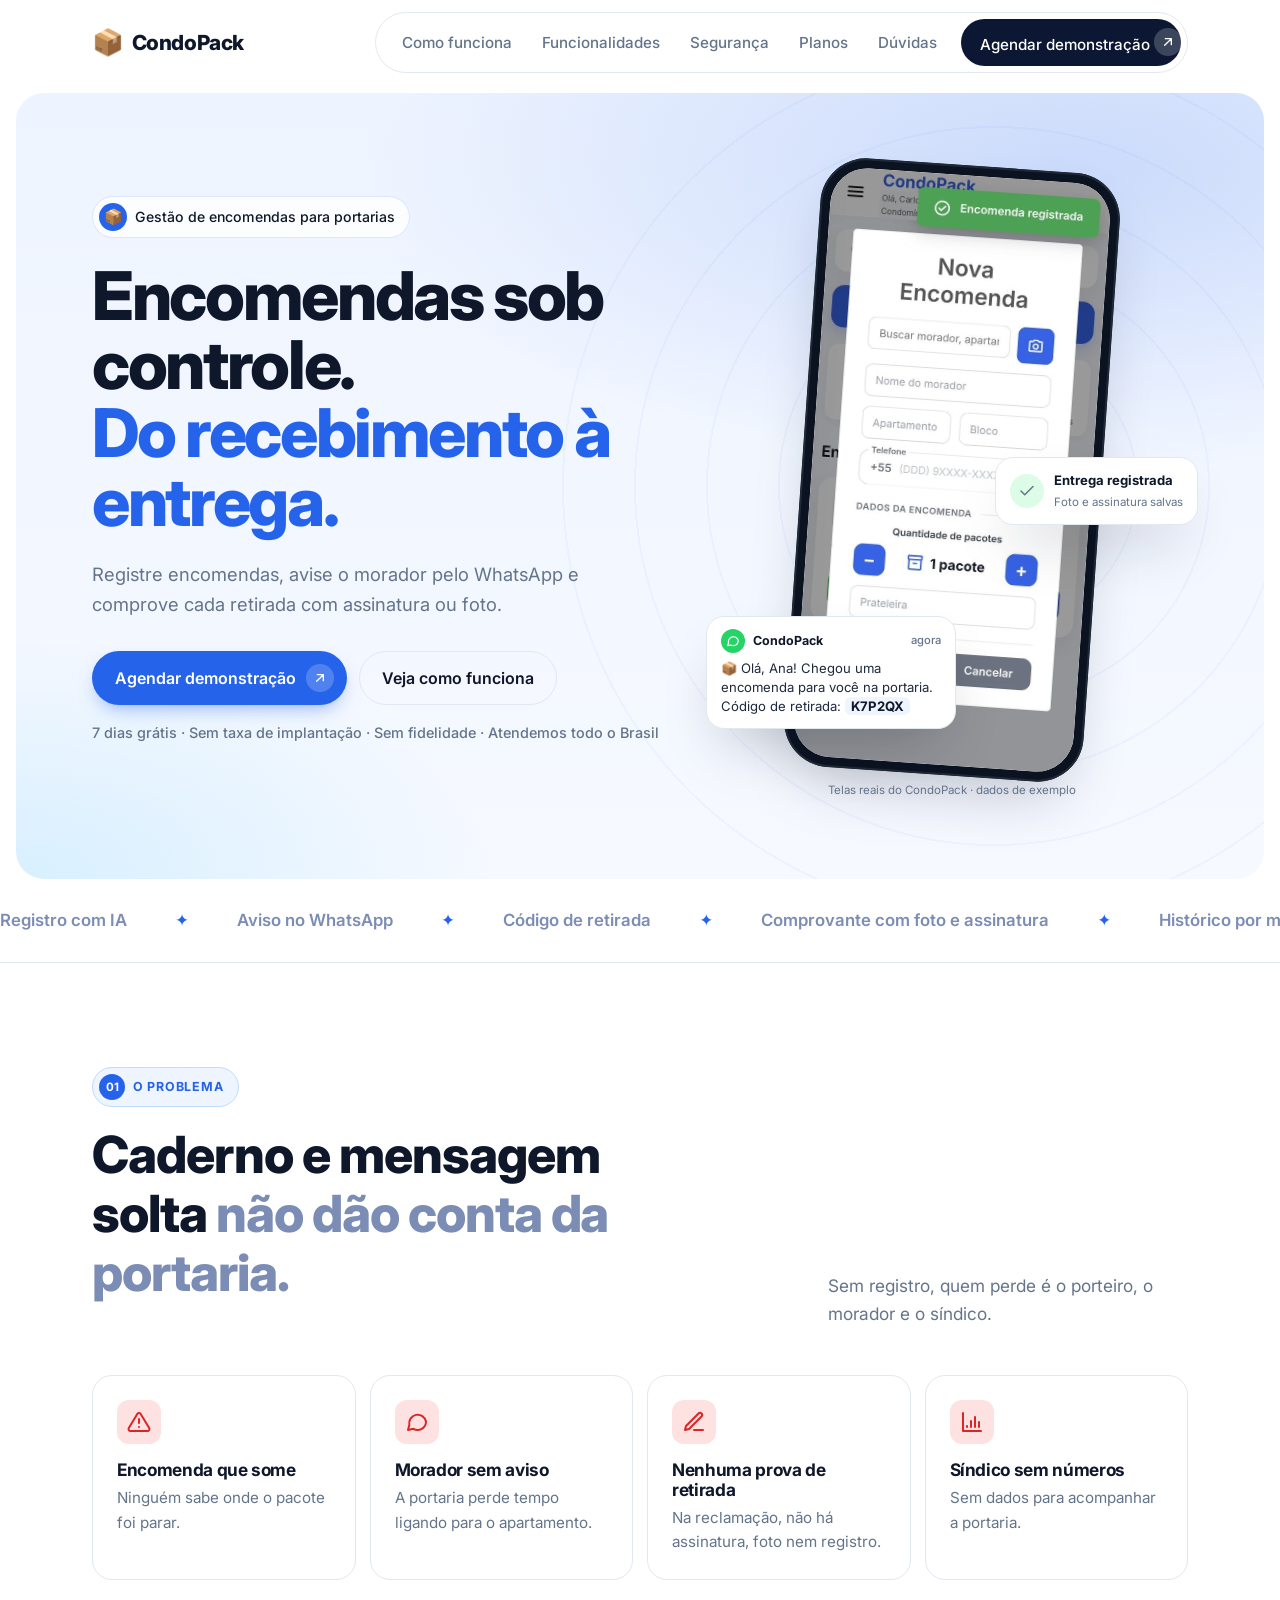
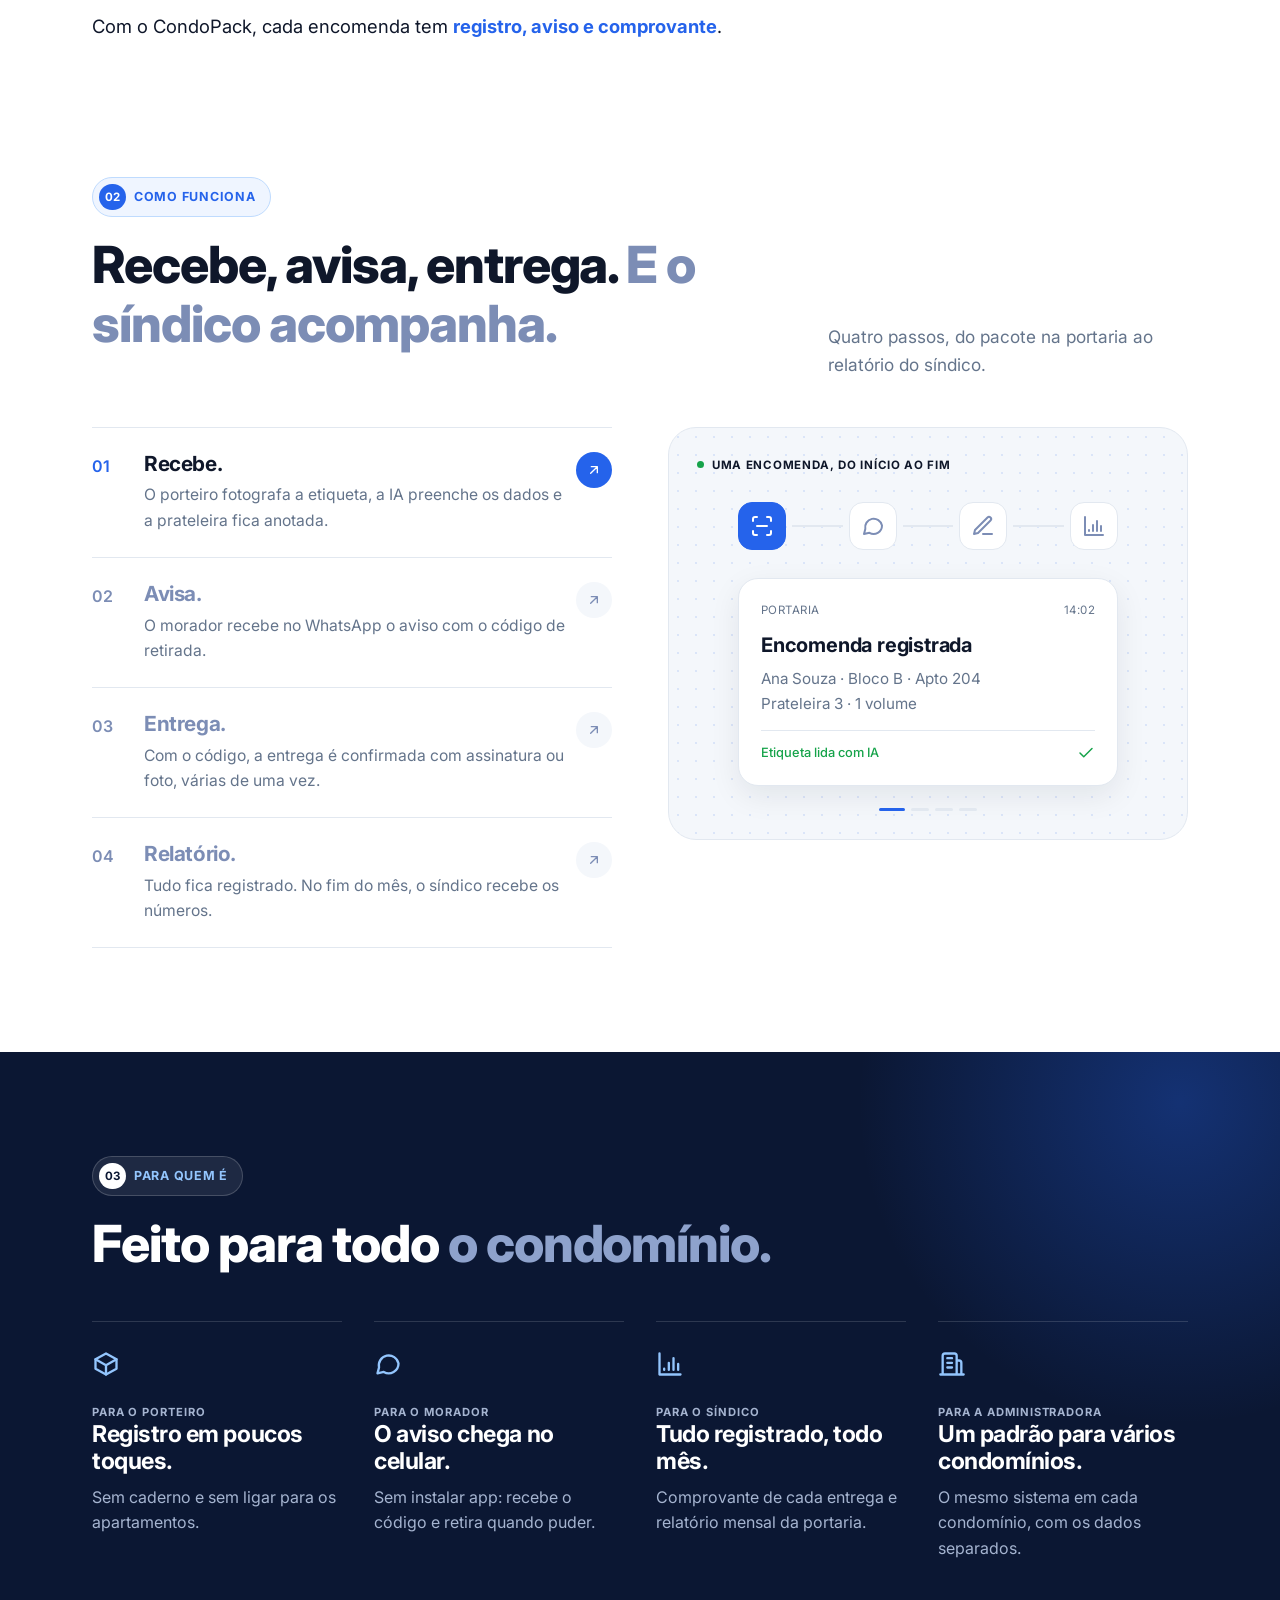
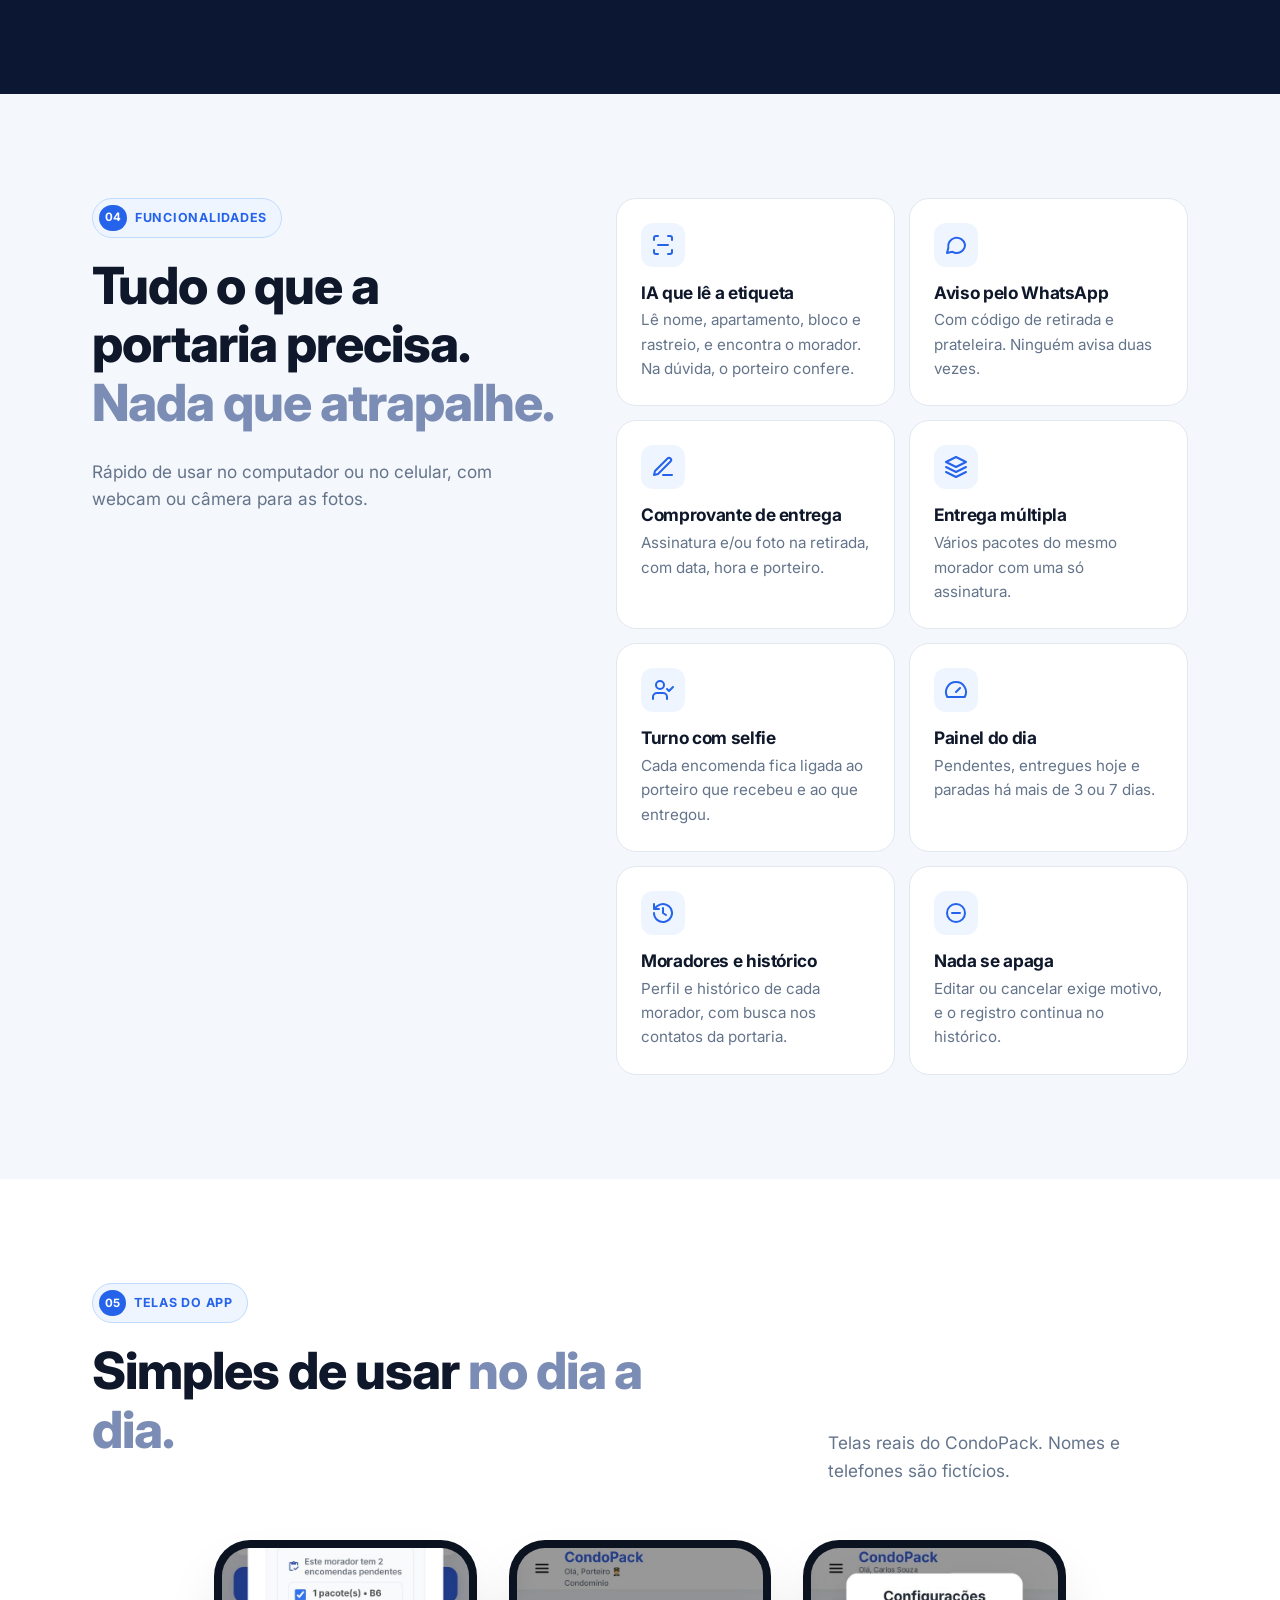
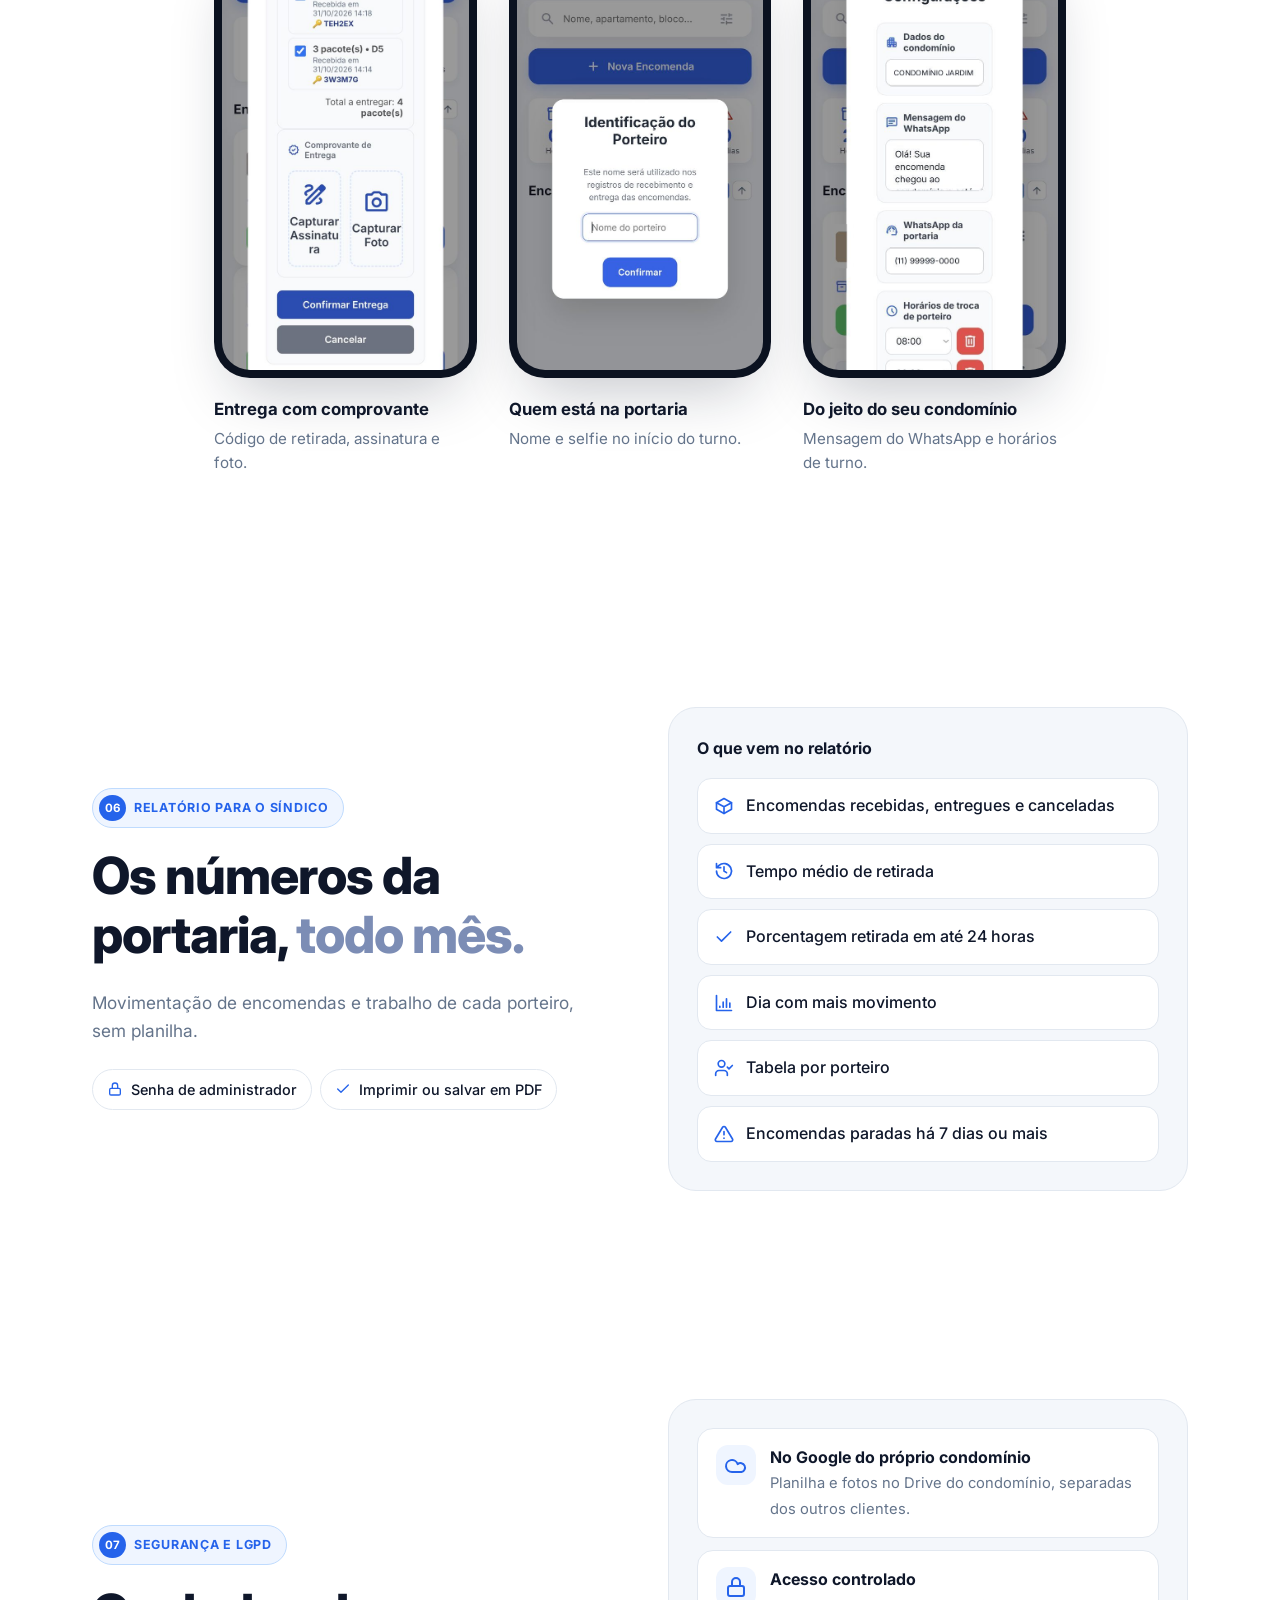
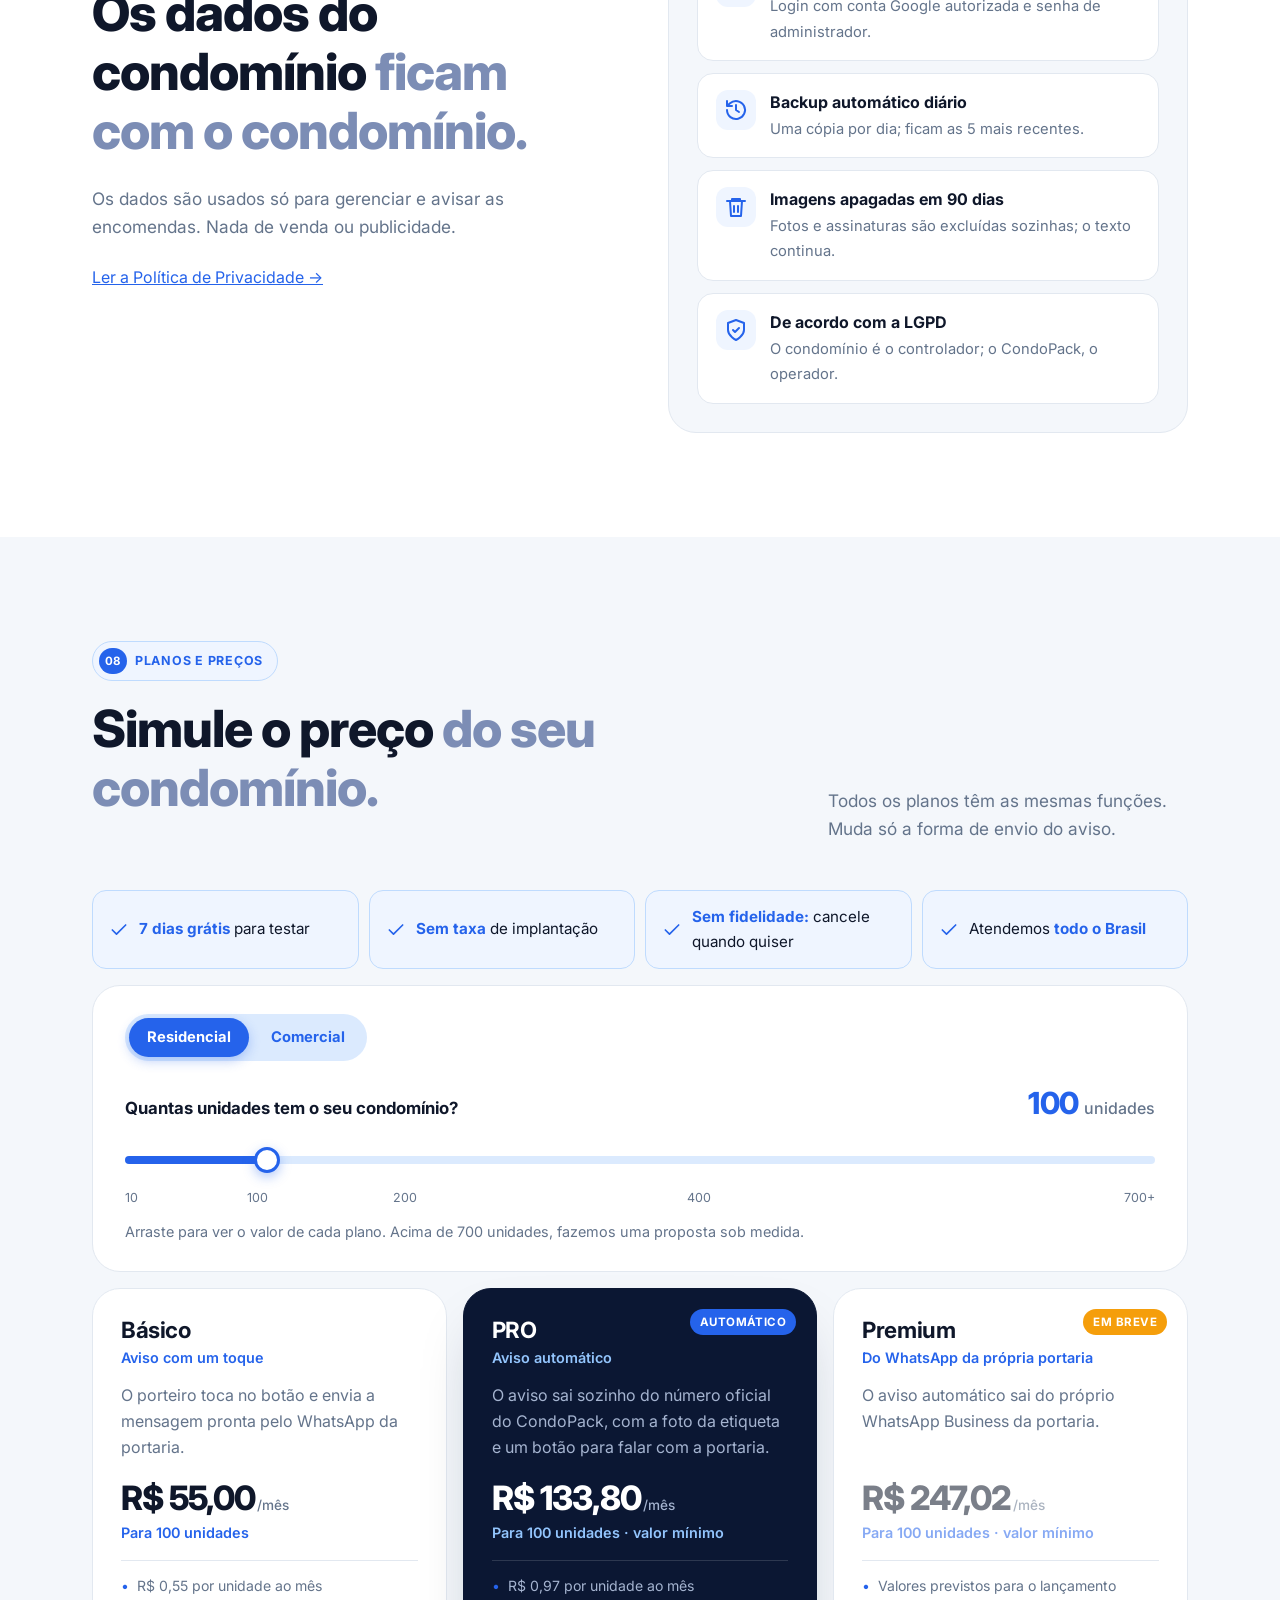
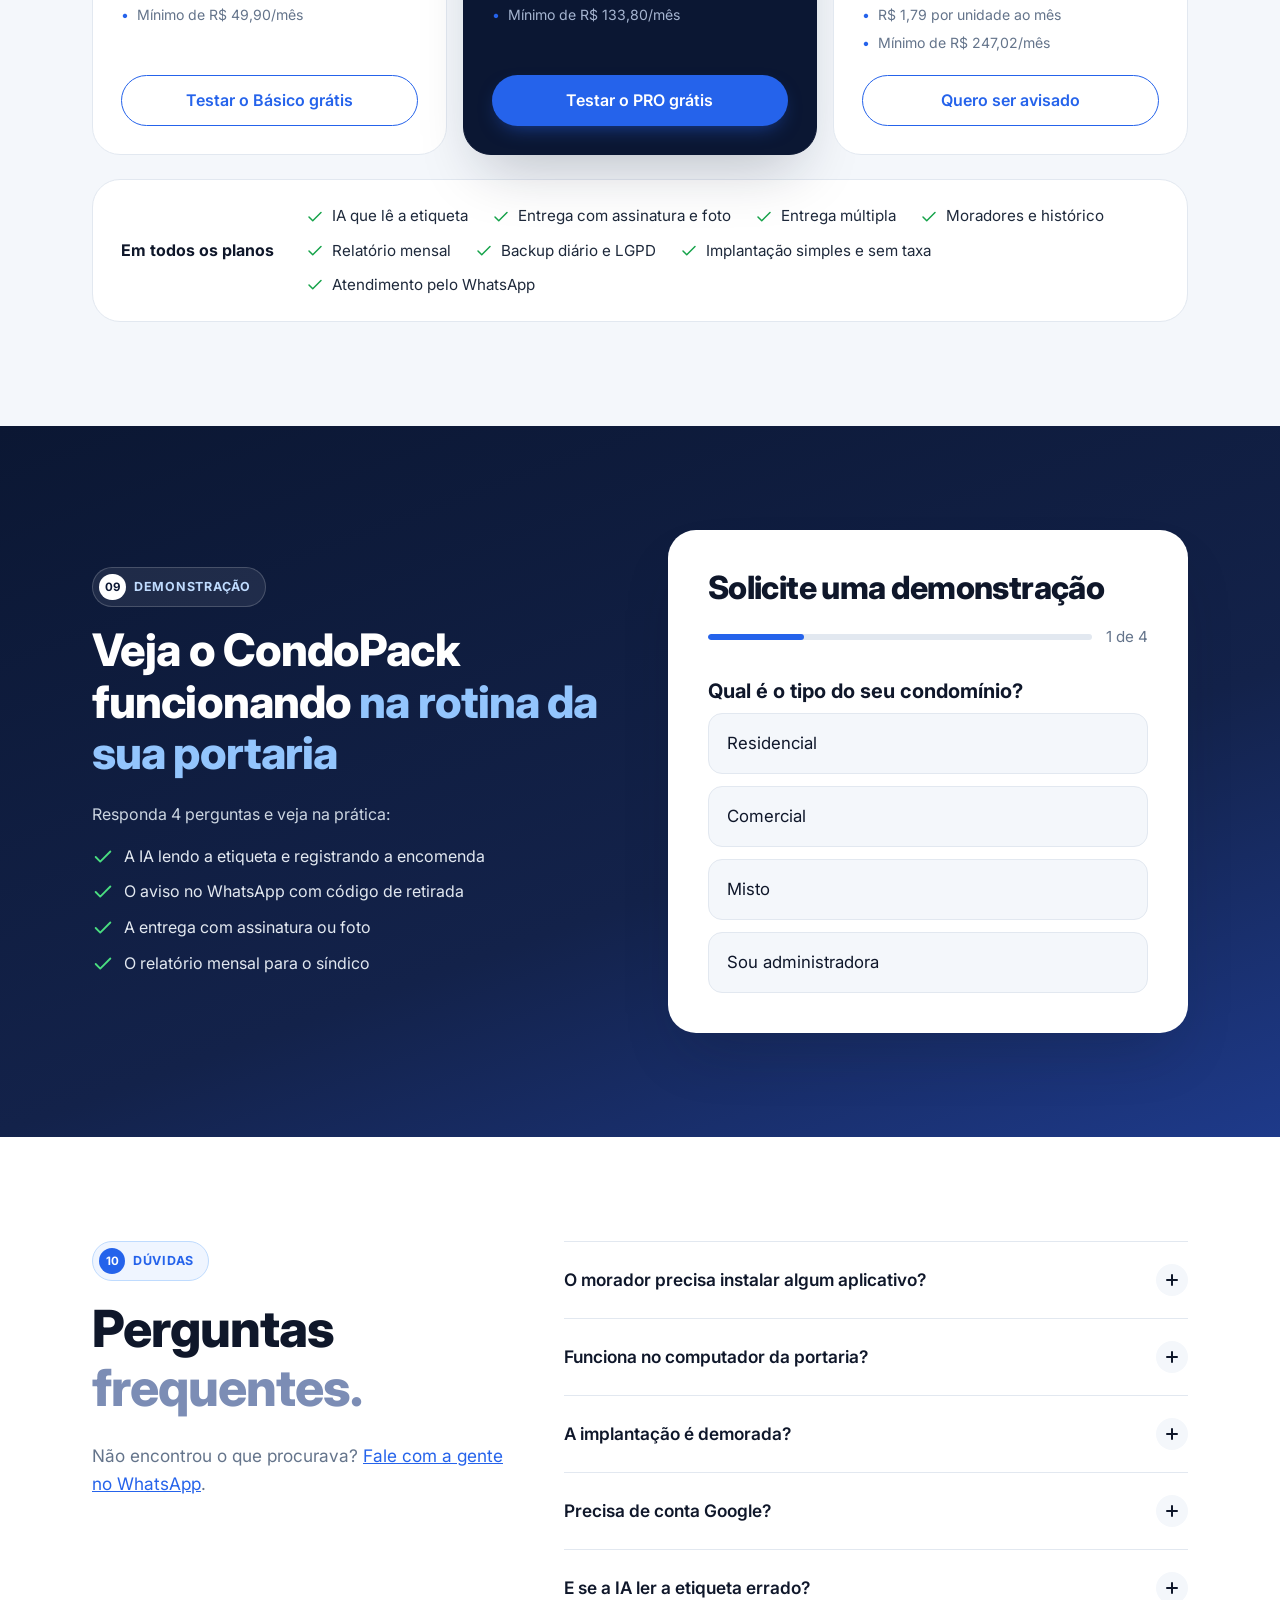
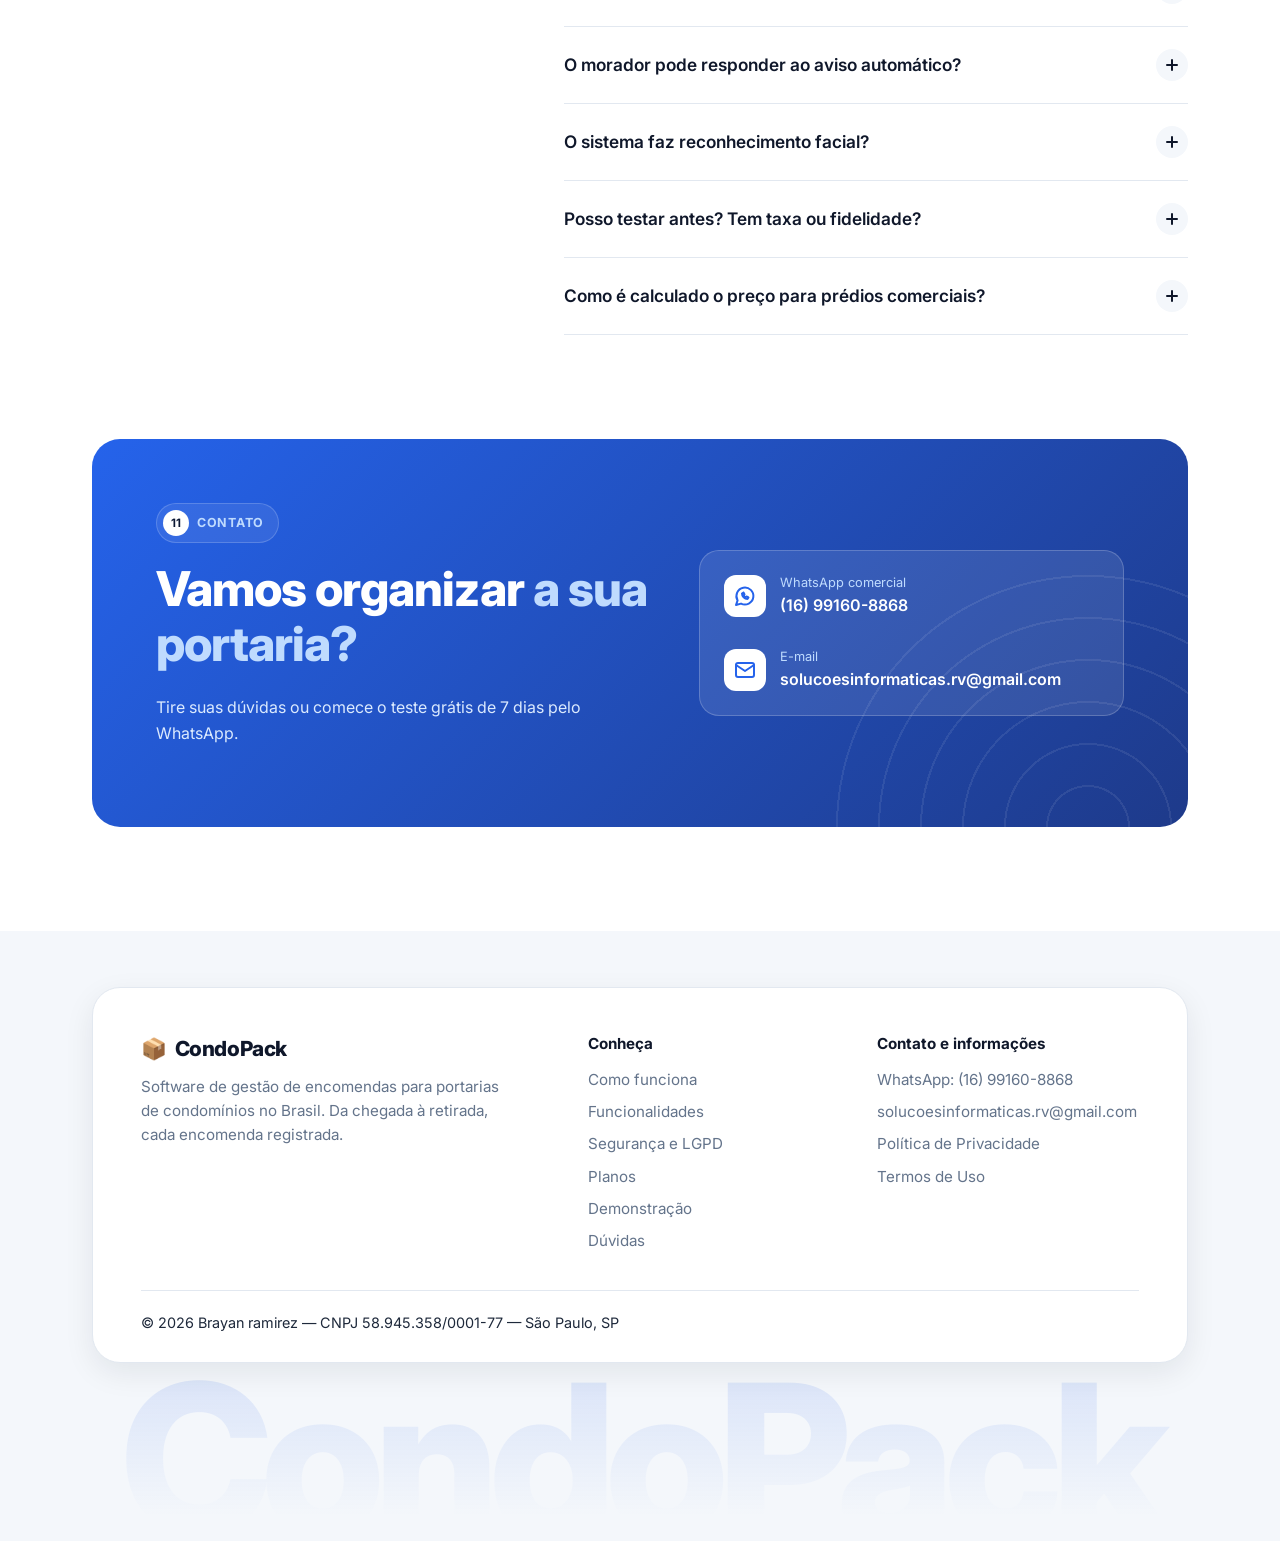
==== commit b424af65: "Remove endereço e CEP do rodapé e das páginas legais; mantém só São Paulo Co-Authored-By: Claude Opu" ====
--- a/index.html
+++ b/index.html
@@ -35,7 +35,7 @@
         "url": "https://solucoesinformaticasrv-lab.github.io/condopack-site/",
         "email": "solucoesinformaticas.rv@gmail.com",
         "telephone": "+55-16-99160-8868",
-        "address": { "@type": "PostalAddress", "streetAddress": "rua sergio ache 1151", "addressLocality": "Ribeirão Preto", "addressRegion": "SP", "postalCode": "14056-440", "addressCountry": "BR" }
+        "address": { "@type": "PostalAddress", "addressRegion": "SP", "addressCountry": "BR" }
       },
       {
         "@type": "SoftwareApplication",
@@ -703,7 +703,7 @@
             </ul>
           </div>
         </div>
-        <p class="legal-line">© 2026 Brayan ramirez — CNPJ 58.945.358/0001-77 — rua sergio ache 1151 riberao preto sao paulo, CEP 14056-440</p>
+        <p class="legal-line">© 2026 Brayan ramirez — CNPJ 58.945.358/0001-77 — São Paulo, SP</p>
       </div>
     </div>
     <span class="footer-wordmark" aria-hidden="true">CondoPack</span>
